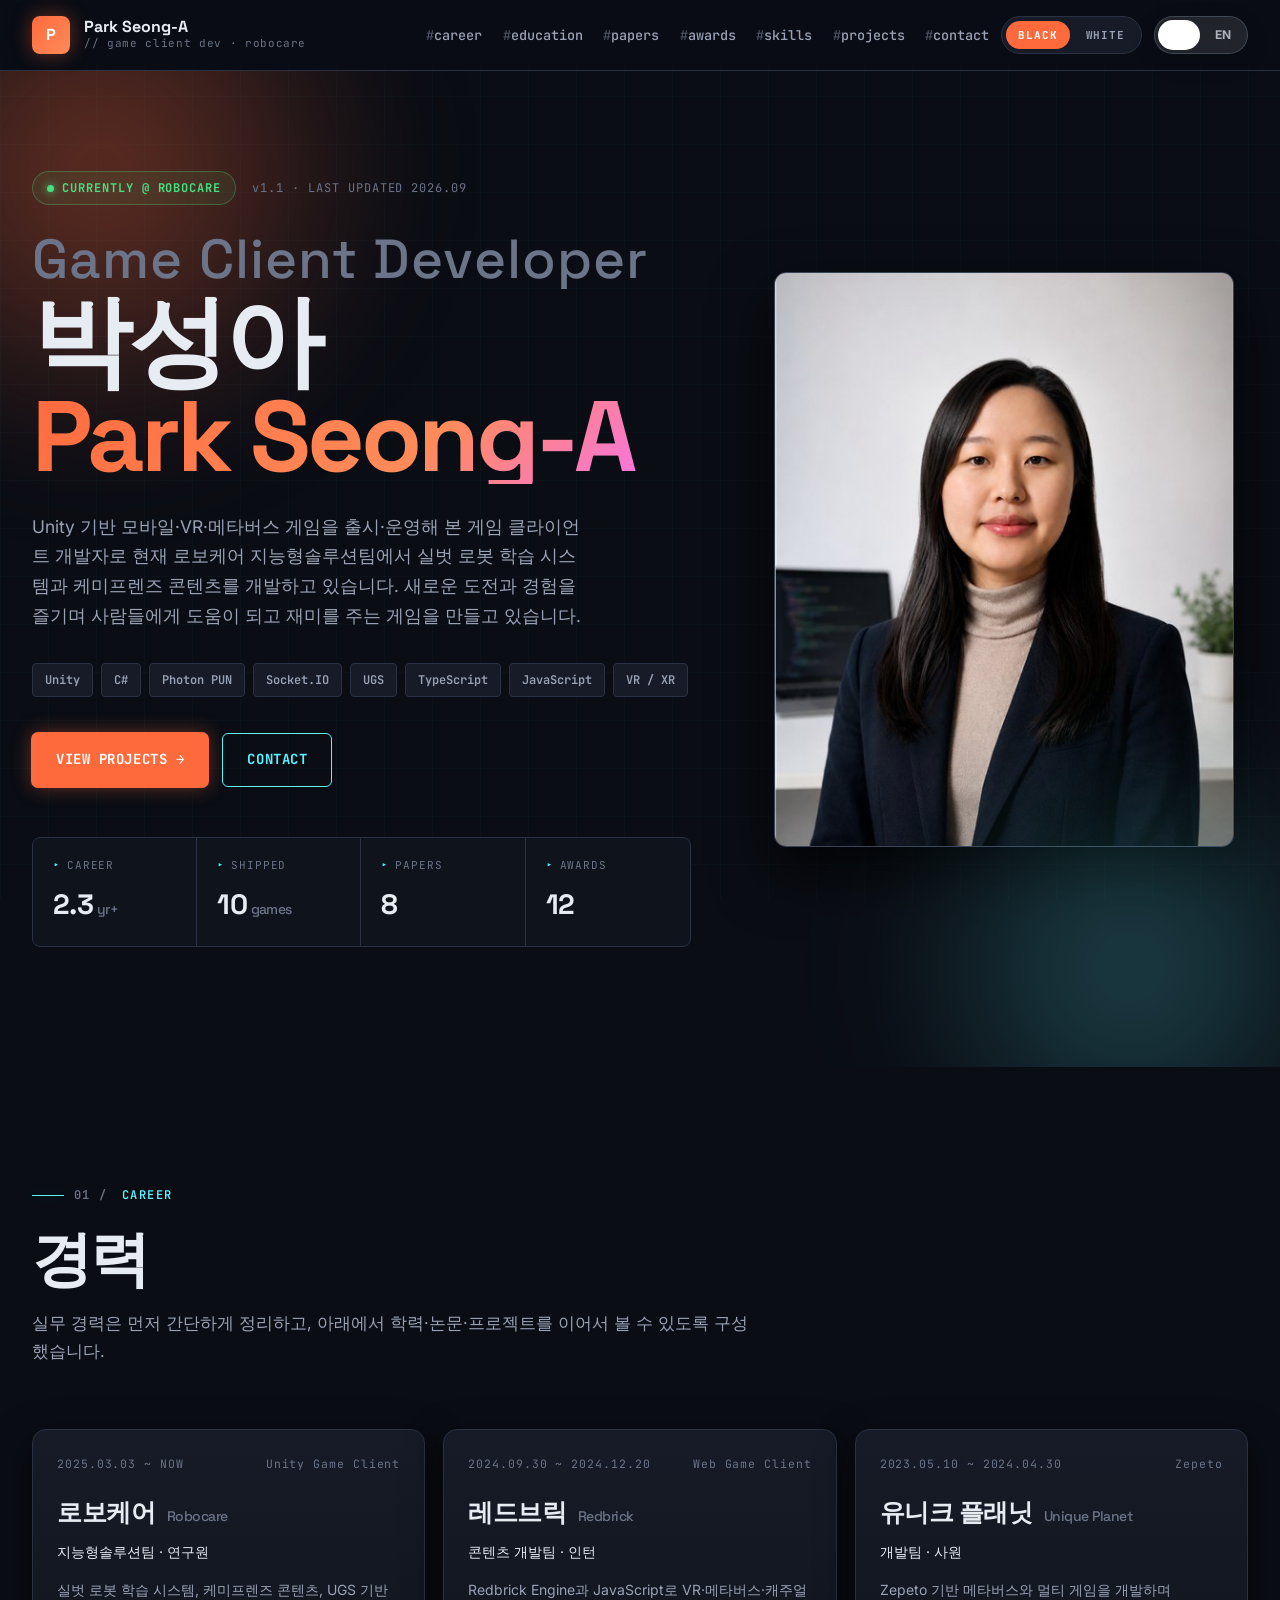
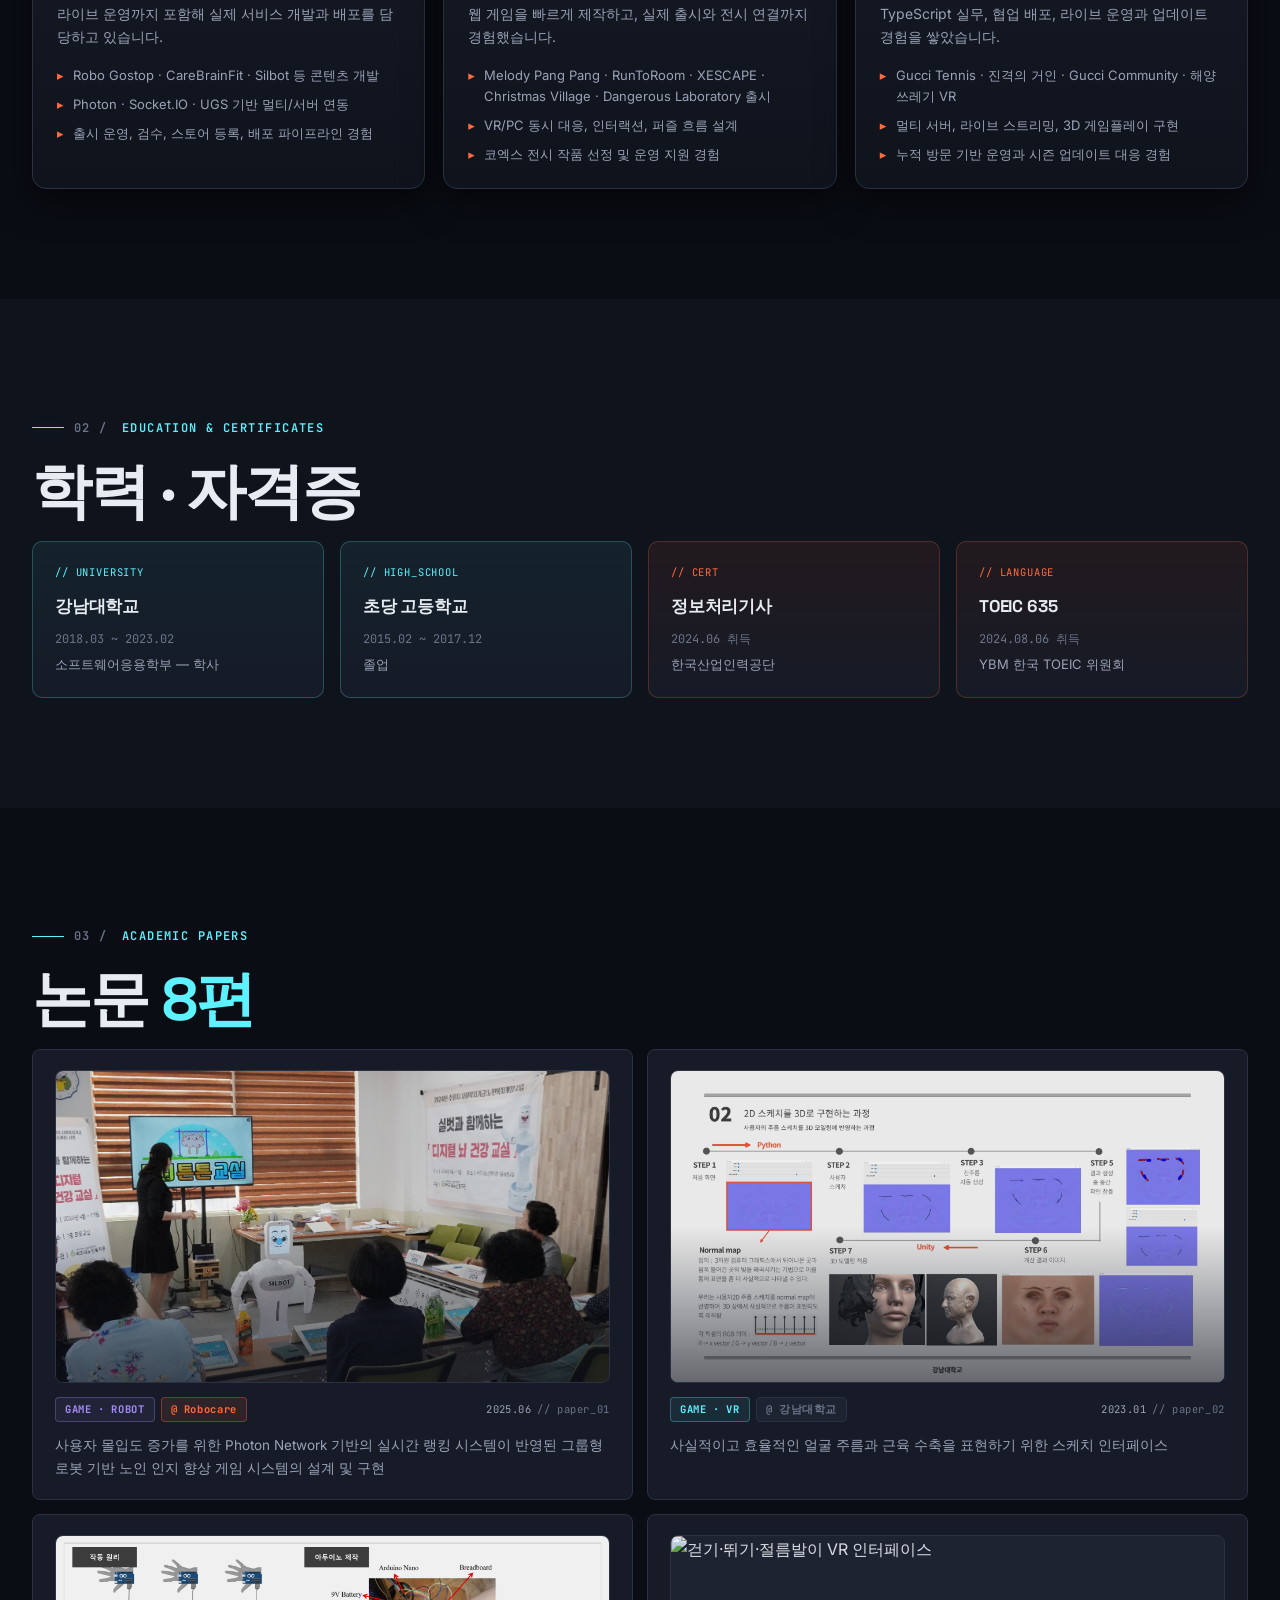
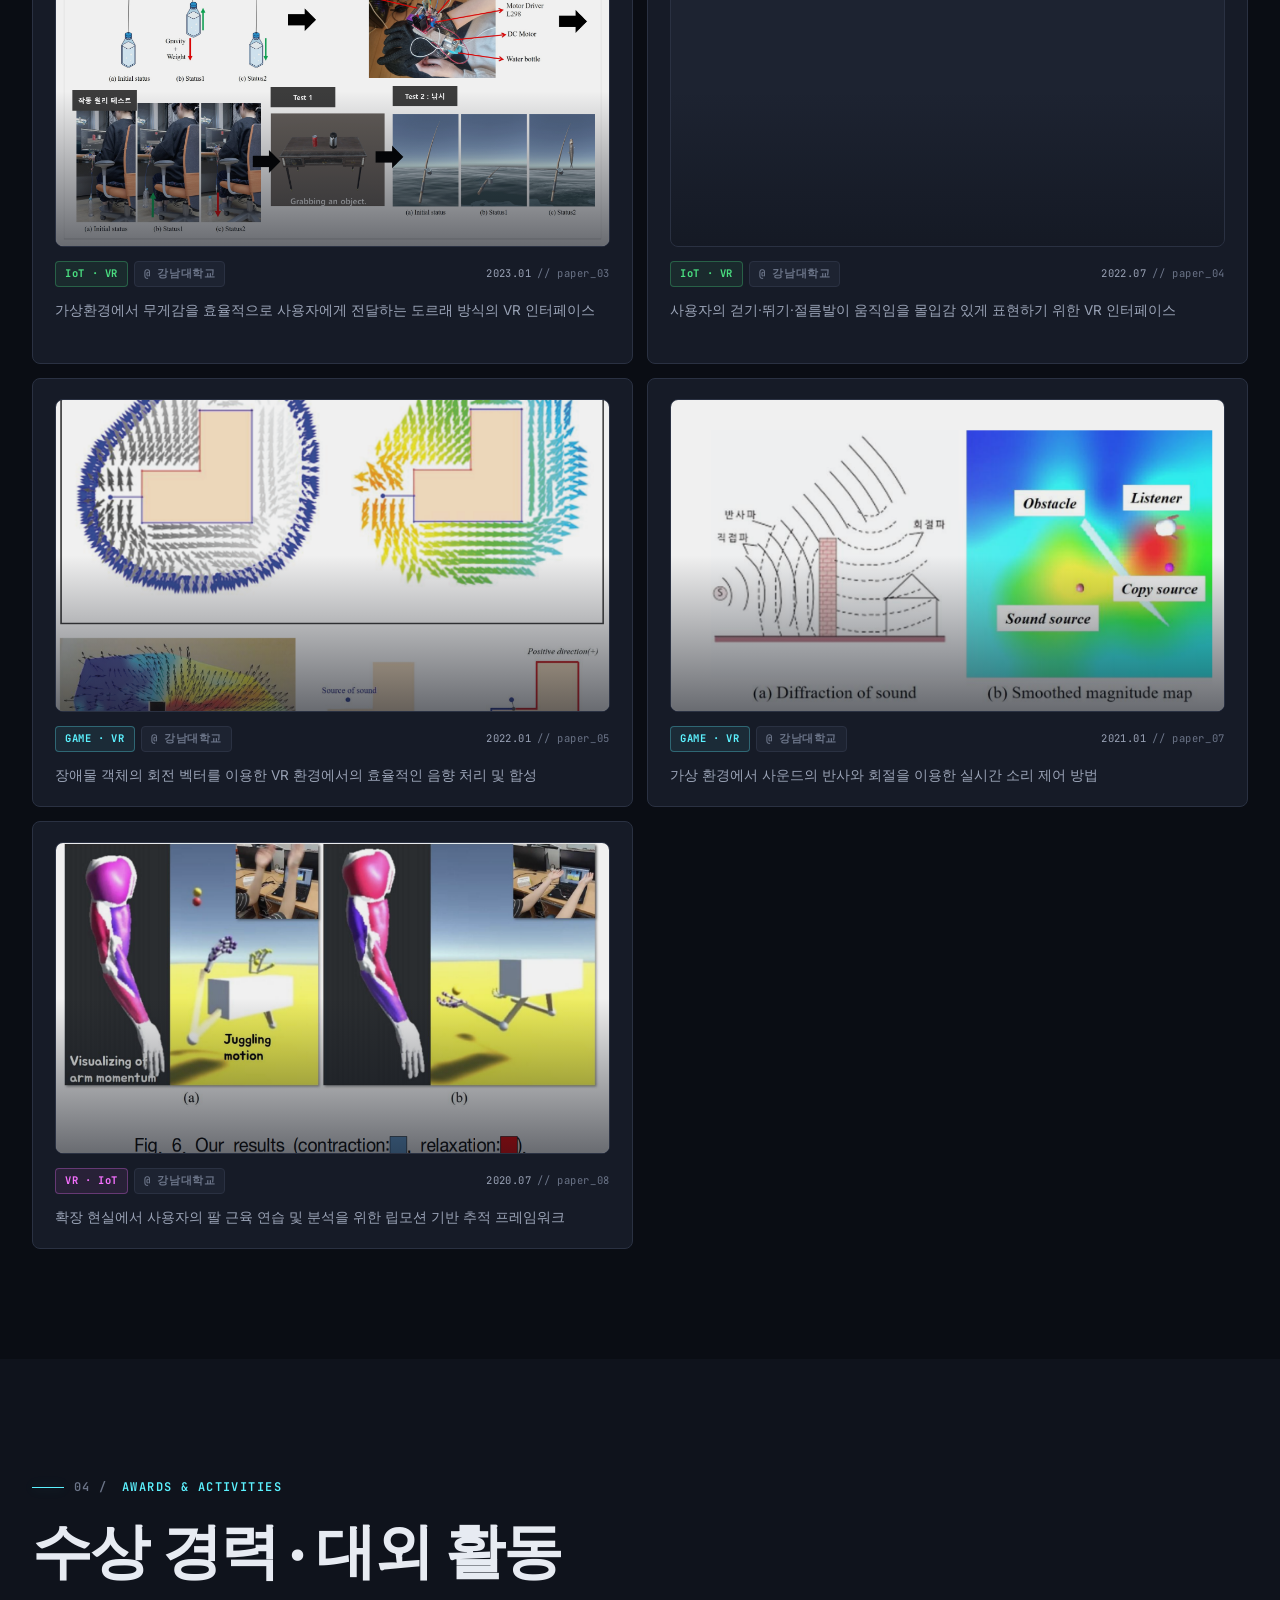
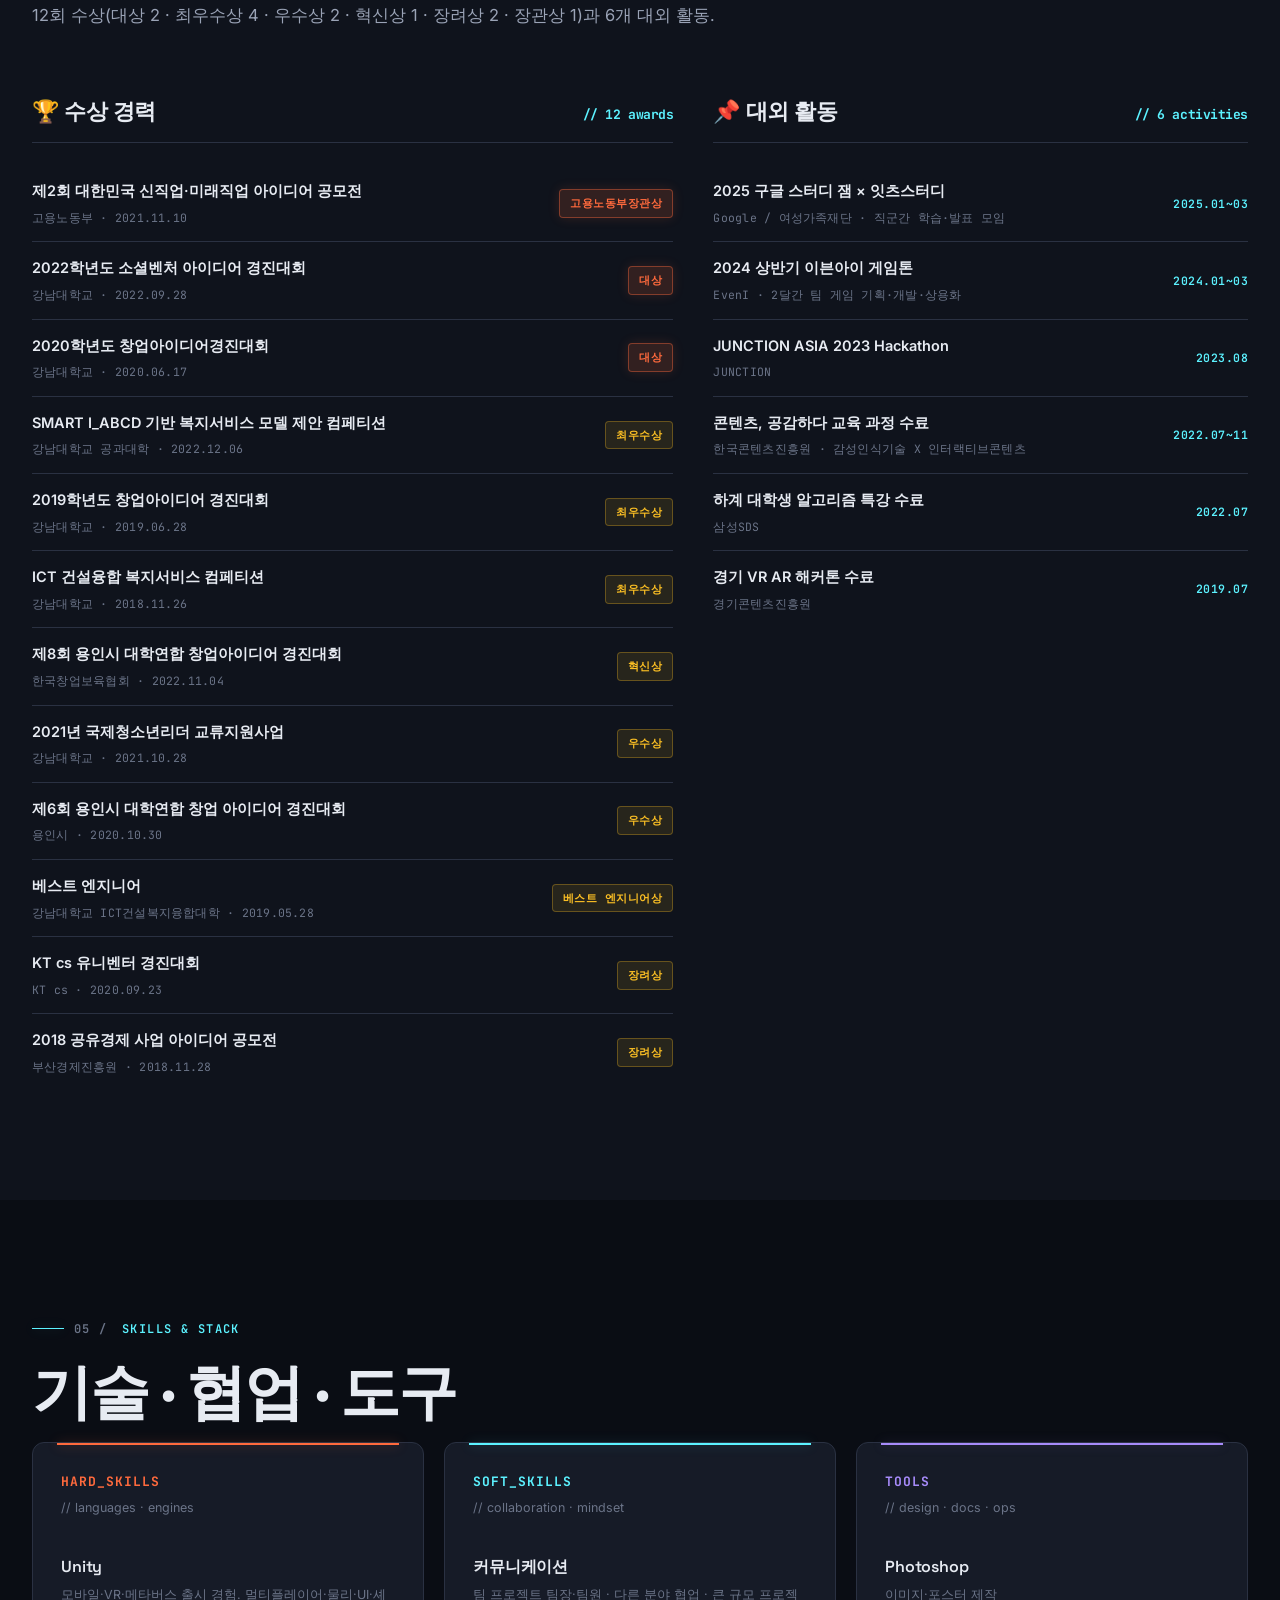
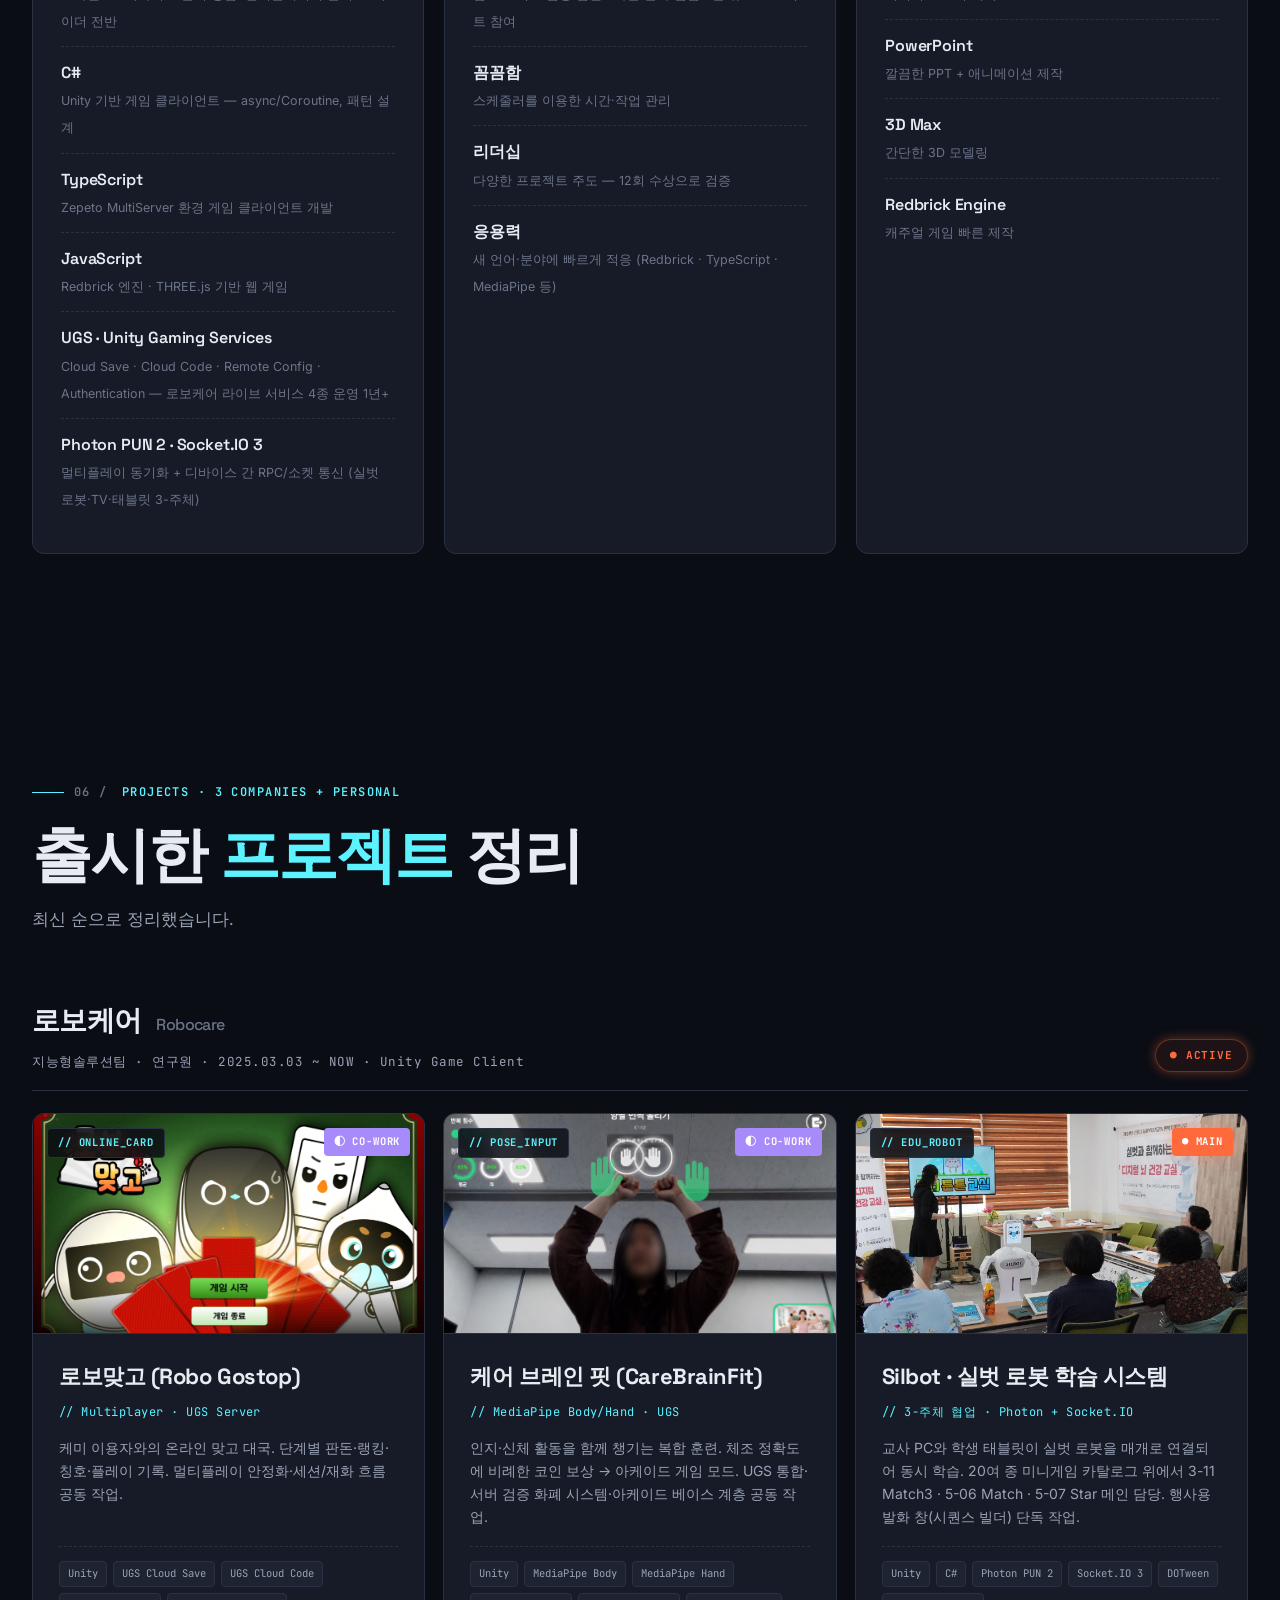
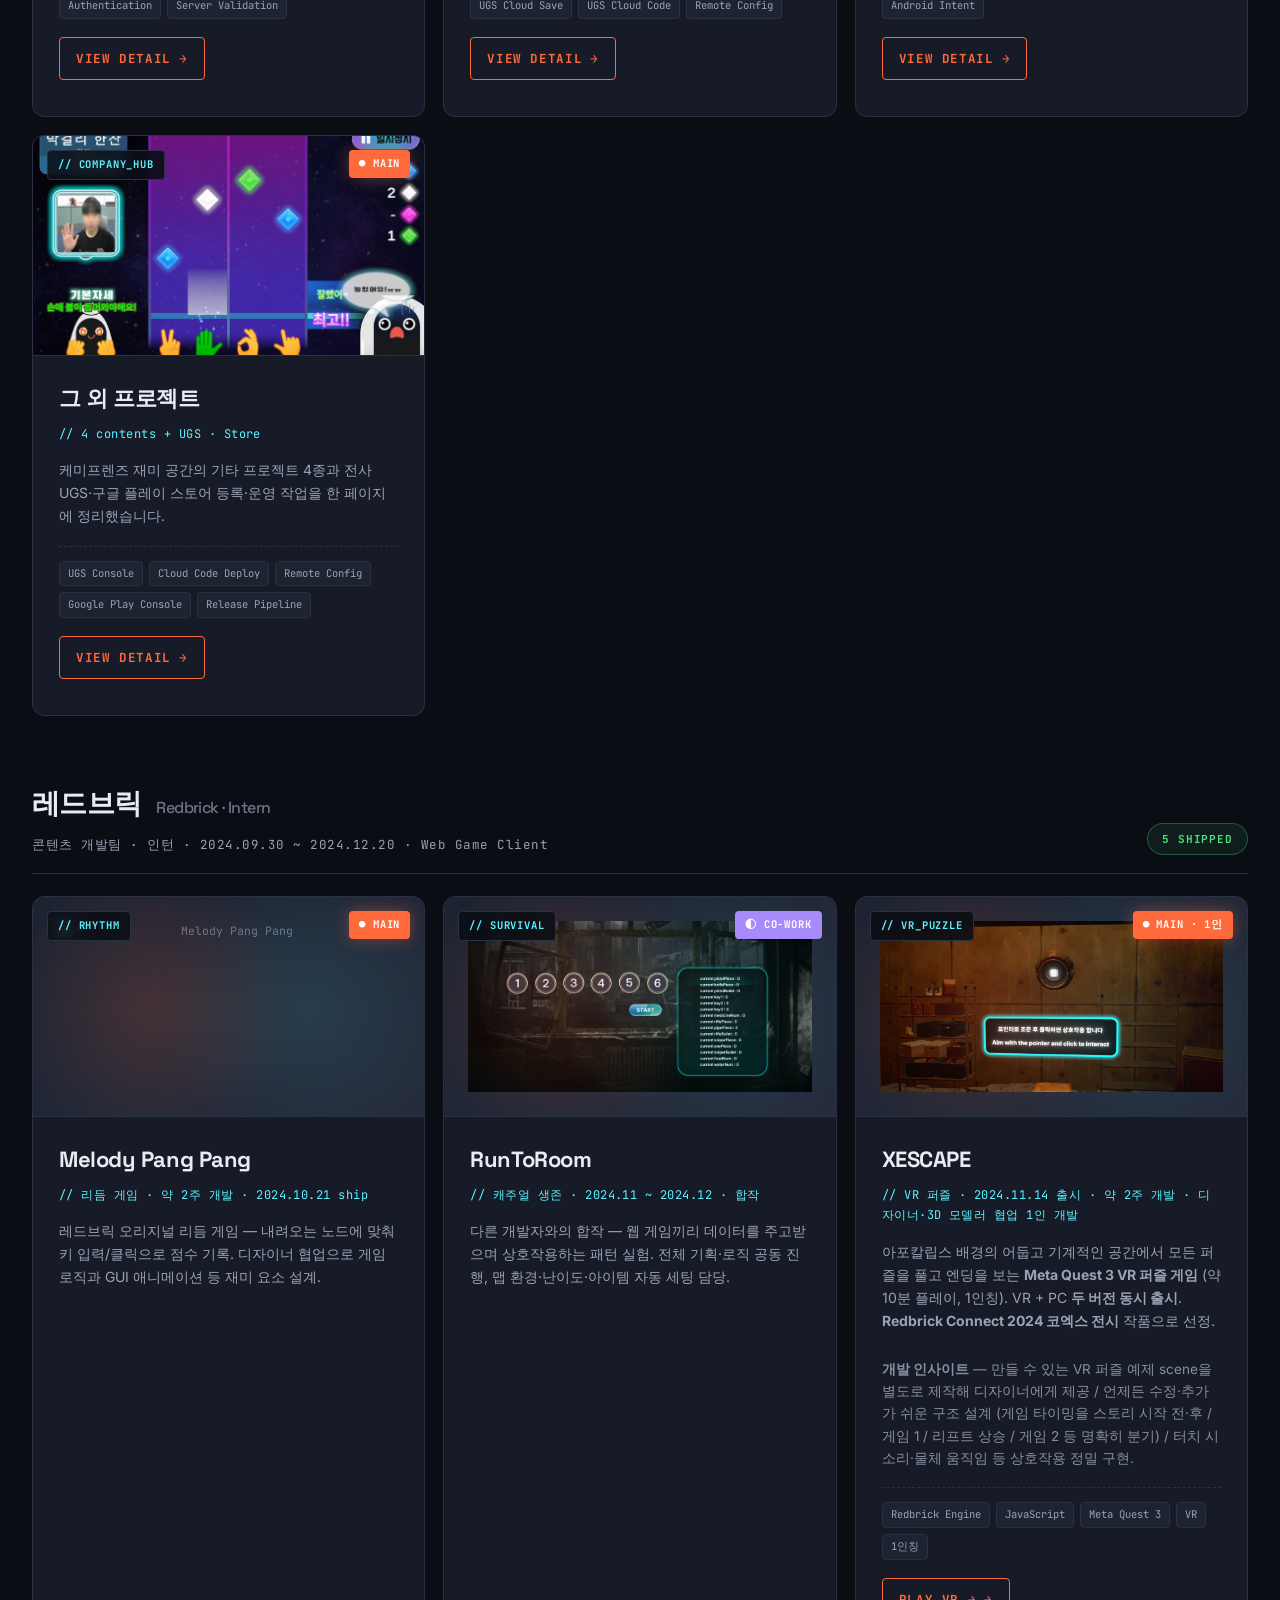
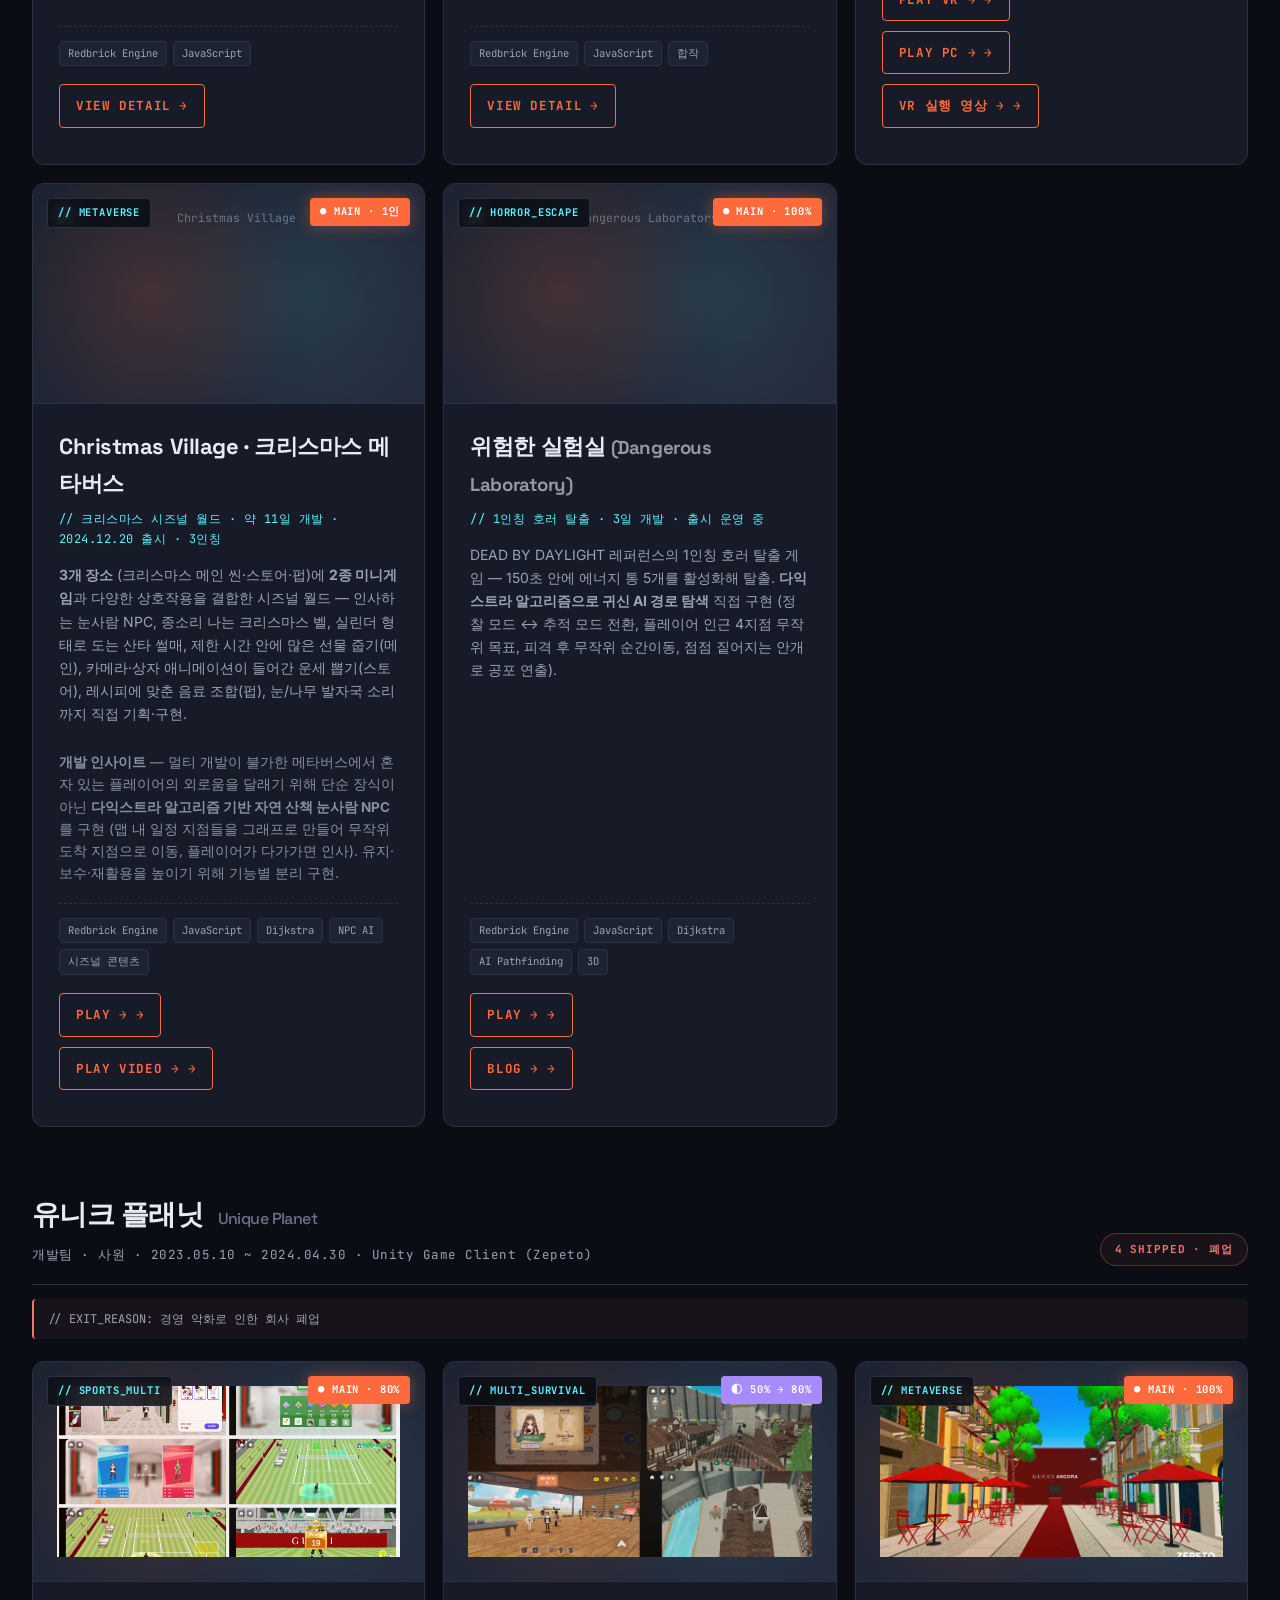
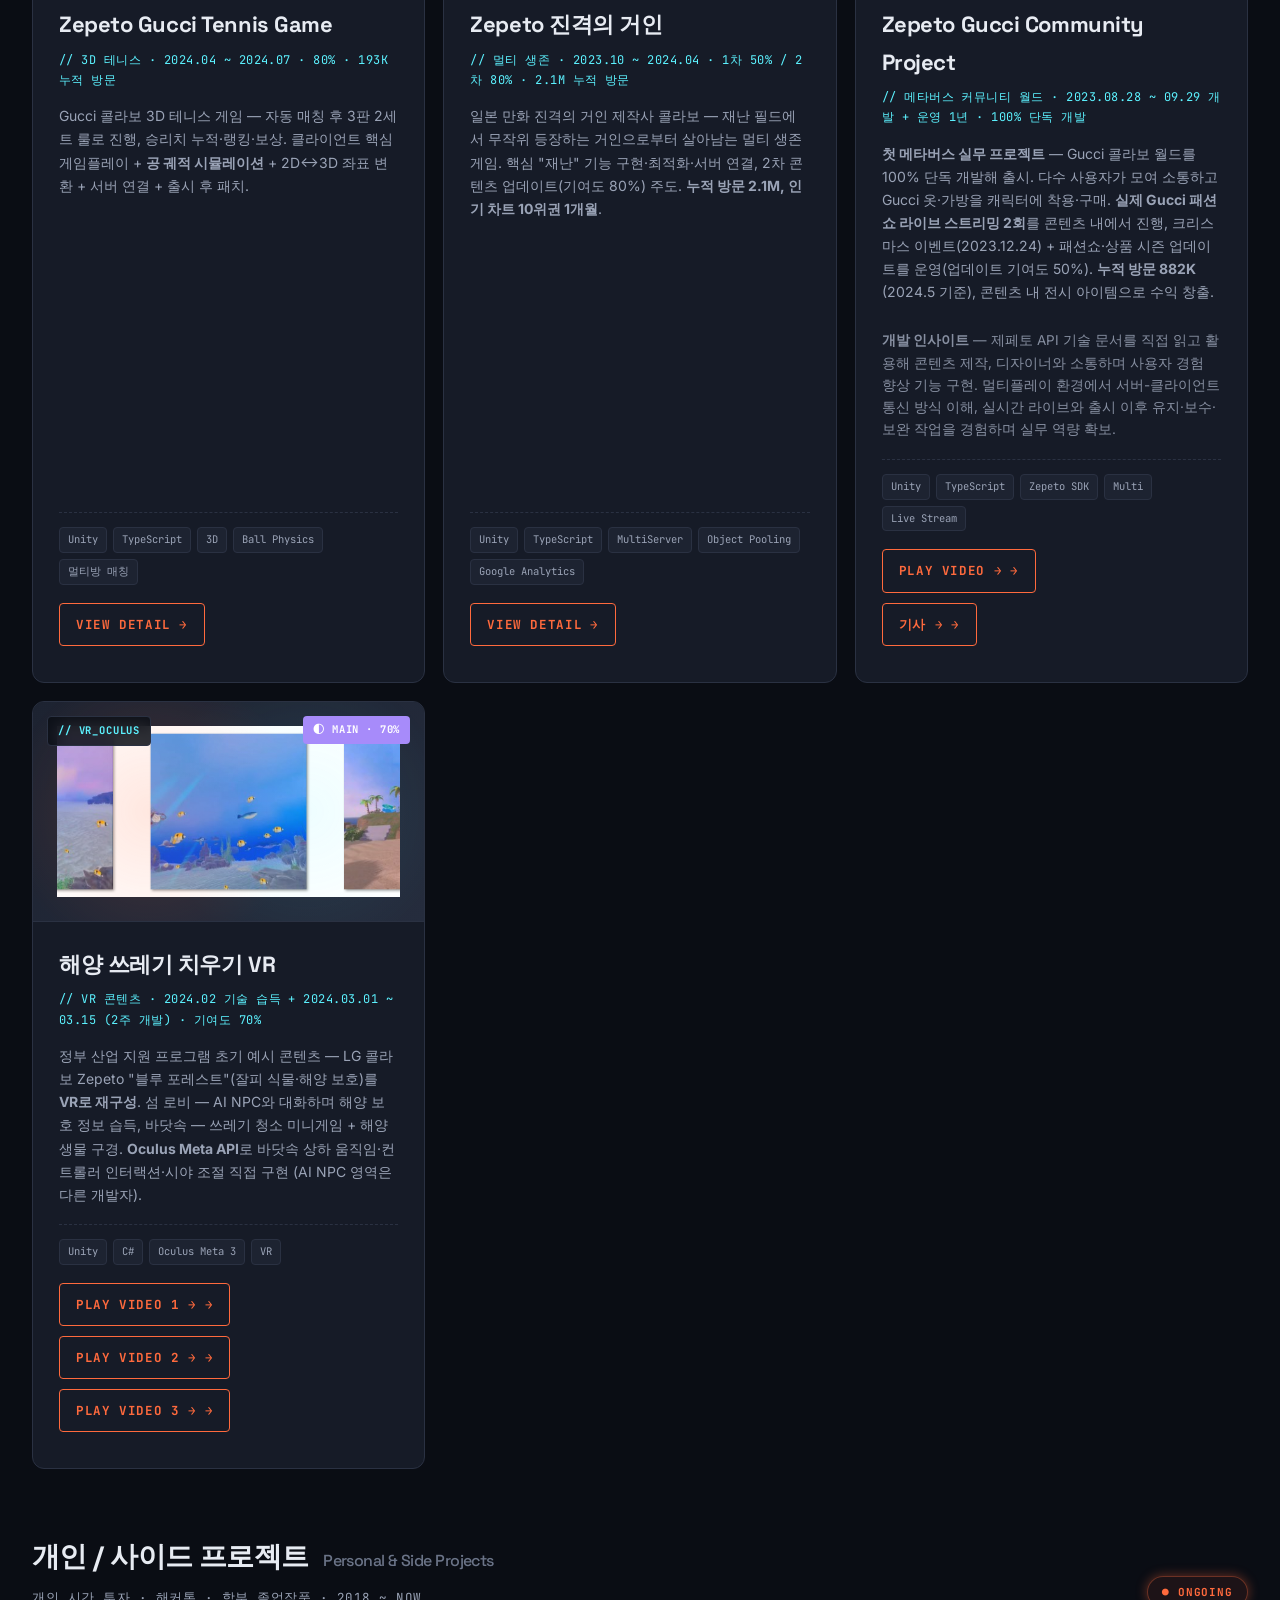
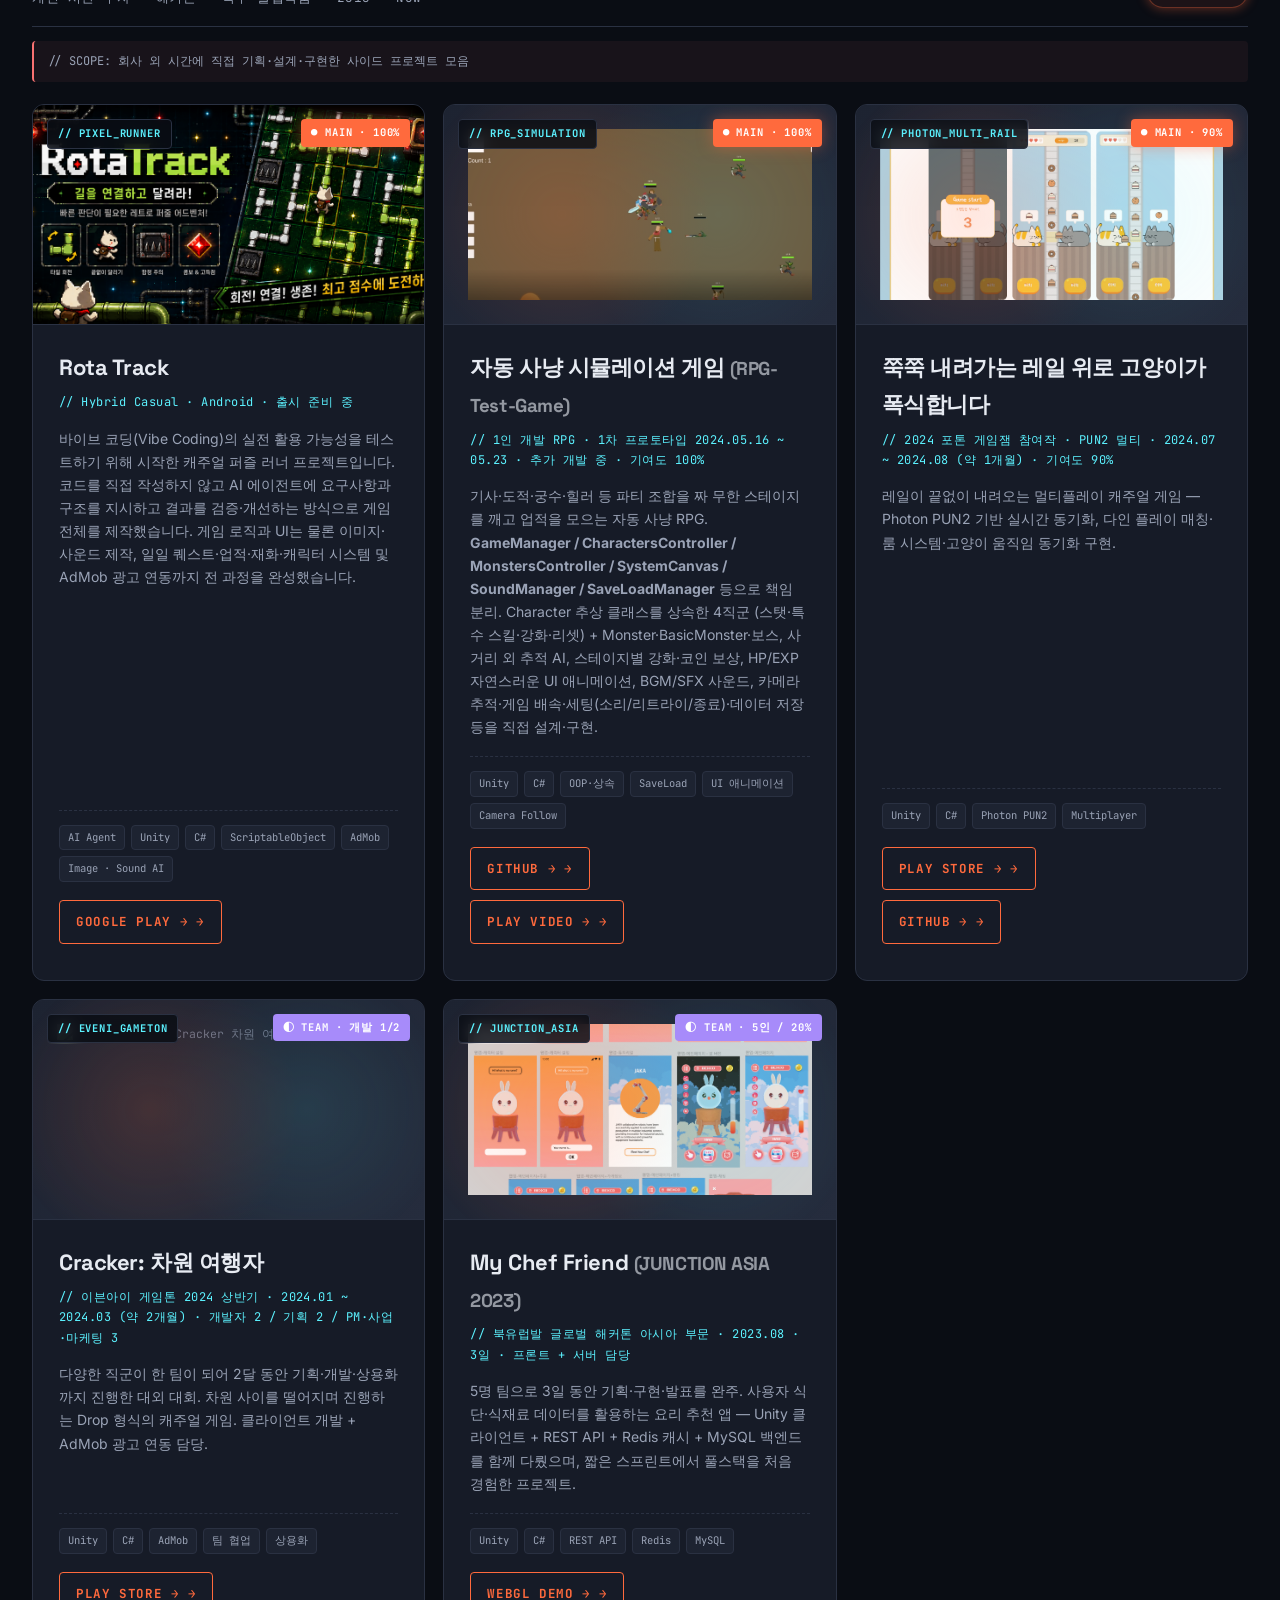
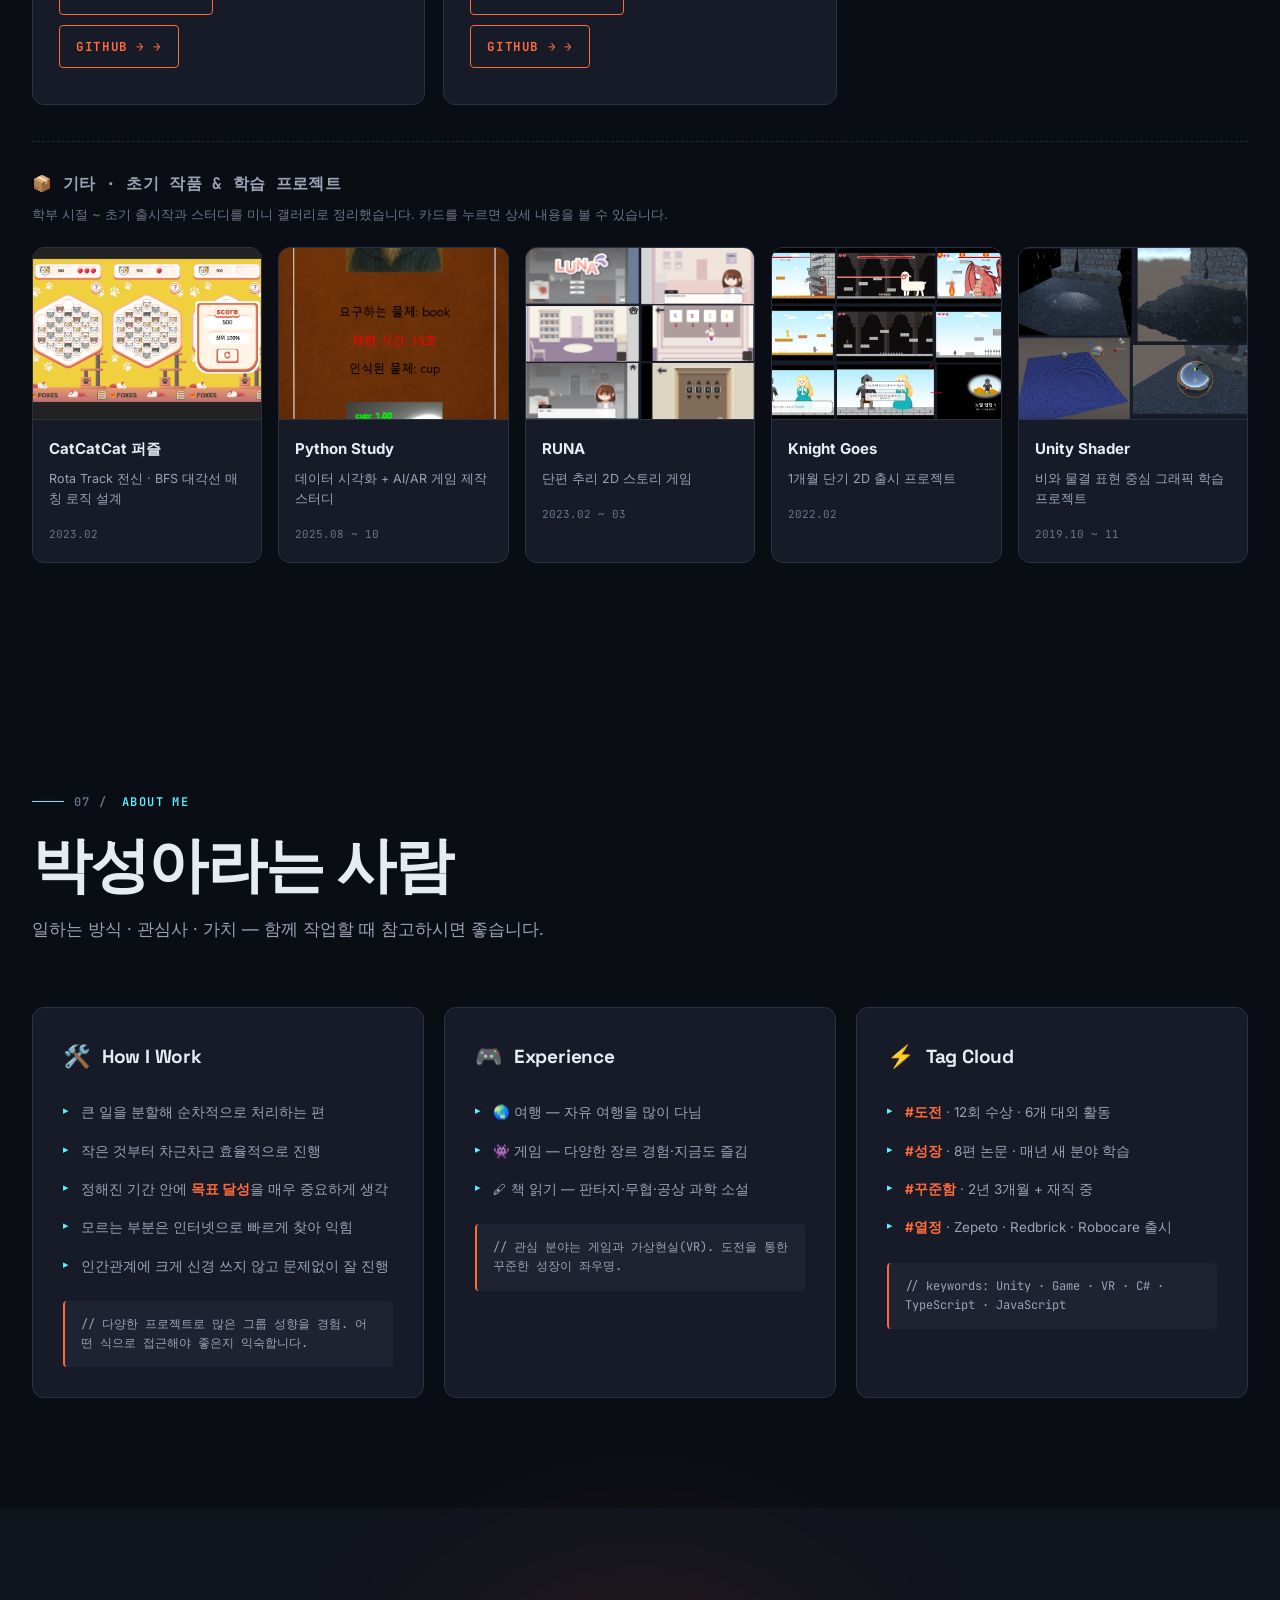
==== index.html @ fb0642b6 "Optimize portfolio load performance" ====
<!DOCTYPE html>
<html lang="ko">
<head>
  <meta charset="UTF-8" />
  <meta name="viewport" content="width=device-width, initial-scale=1.0" />
  <title>박성아 · Park Seong-A — Game Client Developer Portfolio</title>
  <meta name="description" content="Unity Game Client Developer · Robocare 지능형솔루션팀. 모바일·VR·메타버스 게임을 출시해 본 경험과 8편 논문, 12회 수상 경력." />

  <link rel="preconnect" href="https://fonts.googleapis.com" />
  <link rel="preconnect" href="https://fonts.gstatic.com" crossorigin />
  <link href="https://fonts.googleapis.com/css2?family=Inter:wght@300;400;500;600;700;800;900&family=JetBrains+Mono:wght@400;500;600;700&family=Space+Grotesk:wght@400;500;600;700&display=optional" rel="stylesheet" />

  <style>
    /* ============================================================
       Theme — dark game-studio tones
       ============================================================ */
    :root {
      --bg-0: #0a0d14;
      --bg-1: #0f131c;
      --bg-2: #161b27;
      --bg-3: #1d2331;
      --bg-4: #252c3d;
      --line: #2a3142;
      --line-strong: #3a4258;

      --text: #e7ebf2;
      --text-dim: #9aa3b6;
      --text-muted: #6b7488;
      --text-mute: #4d5466;

      --accent: #ff6a3d;        /* Robocare signature orange */
      --accent-deep: #ff8b5a;
      --accent-glow: rgba(255, 106, 61, 0.4);

      --cyan: #5cf2ff;          /* tech / data */
      --cyan-dim: #3ad6e6;
      --cyan-glow: rgba(92, 242, 255, 0.25);

      --violet: #a78bfa;        /* highlight / co-lead */
      --violet-glow: rgba(167, 139, 250, 0.25);

      --pink: #f670ff;
      --green: #4ade80;
      --amber: #fbbf24;
      --red: #f87171;

      --shadow: 0 12px 36px rgba(0, 0, 0, 0.6);
      --shadow-strong: 0 24px 60px rgba(0, 0, 0, 0.8);
      --glow-accent: 0 0 24px var(--accent-glow);
      --glow-cyan: 0 0 24px var(--cyan-glow);
      --nav-bg: rgba(10, 13, 20, 0.85);
      --grid-line: rgba(92, 242, 255, 0.025);
    }

    body[data-theme="white"] {
      --bg-0: #f3f2ee;
      --bg-1: #ffffff;
      --bg-2: #f8f5ef;
      --bg-3: #efe7db;
      --bg-4: #e4d7c5;
      --line: #dacdbd;
      --line-strong: #c7b69f;
      --text: #1a1d24;
      --text-dim: #4f5665;
      --text-muted: #7e8798;
      --text-mute: #9ca6b5;
      --accent: #2f9fd8;
      --accent-deep: #69bfe7;
      --accent-glow: rgba(47, 159, 216, 0.2);
      --cyan: #1f7fb2;
      --cyan-dim: #56a8d2;
      --cyan-glow: rgba(31, 127, 178, 0.14);
      --violet: #6c63a8;
      --violet-glow: rgba(108, 99, 168, 0.12);
      --pink: #b35c7d;
      --green: #2f7d4d;
      --amber: #9a6b00;
      --red: #ba3f46;
      --shadow: 0 12px 30px rgba(71, 55, 33, 0.08);
      --shadow-strong: 0 18px 50px rgba(71, 55, 33, 0.14);
      --nav-bg: rgba(255, 255, 255, 0.88);
      --grid-line: rgba(92, 64, 34, 0.05);
    }

    body[data-theme="white"] .hero::before {
      background: radial-gradient(circle, rgba(47, 159, 216, 0.2), transparent 70%);
    }
    body[data-theme="white"] .hero::after {
      background: radial-gradient(circle, rgba(105, 191, 231, 0.18), transparent 70%);
    }
    body[data-theme="white"] .career-card,
    body[data-theme="white"] .feat-card,
    body[data-theme="white"] .paper-card,
    body[data-theme="white"] .skill-col,
    body[data-theme="white"] .me-card,
    body[data-theme="white"] .contact-card,
    body[data-theme="white"] .extra-mini-card,
    body[data-theme="white"] .edu-card {
      box-shadow: 0 10px 24px rgba(88, 64, 33, 0.06);
    }
    body[data-theme="white"] .career-card {
      background: linear-gradient(180deg, #fffaf2, #ffffff);
    }
    body[data-theme="white"] .proj-group-head .proj-group-status.active {
      background: rgba(47, 159, 216, 0.12);
      border-color: rgba(47, 159, 216, 0.28);
      color: var(--accent);
    }
    body[data-theme="white"] .proj-group-head .proj-group-status.shipped {
      background: rgba(47, 125, 77, 0.1);
      border-color: rgba(47, 125, 77, 0.24);
      color: var(--green);
    }
    body[data-theme="white"] .proj-group-head .proj-group-status.exited {
      background: rgba(186, 63, 70, 0.08);
      border-color: rgba(186, 63, 70, 0.2);
      color: var(--red);
    }
    body[data-theme="white"] .edu-card.edu {
      background: linear-gradient(180deg, rgba(31, 127, 178, 0.12), #ffffff);
      border-color: rgba(31, 127, 178, 0.22);
    }
    body[data-theme="white"] .edu-card.cert {
      background: linear-gradient(180deg, rgba(105, 191, 231, 0.14), #fafdff);
      border-color: rgba(105, 191, 231, 0.24);
    }
    body[data-theme="white"] .contact-card:nth-child(1) {
      background: linear-gradient(180deg, rgba(47, 159, 216, 0.11), #ffffff);
    }
    body[data-theme="white"] .contact-card:nth-child(2) {
      background: linear-gradient(180deg, rgba(105, 191, 231, 0.11), #ffffff);
    }
    body[data-theme="white"] .contact-card:nth-child(3) {
      background: linear-gradient(180deg, rgba(31, 127, 178, 0.09), #ffffff);
    }
    body[data-theme="white"] .contact-card:nth-child(4) {
      background: linear-gradient(180deg, rgba(134, 207, 241, 0.12), #ffffff);
    }
    body[data-theme="white"] .theme-switch {
      background: #f7f1e6;
      border-color: #dbcab4;
    }

    * { box-sizing: border-box; }
    html { scroll-behavior: smooth; }
    body {
      margin: 0;
      font-family: "Inter", "Noto Sans KR", system-ui, sans-serif;
      line-height: 1.7;
      color: var(--text);
      background: var(--bg-0);
      -webkit-font-smoothing: antialiased;
      overflow-x: hidden;
    }
    h1, h2, h3, h4 { letter-spacing: -0.02em; font-weight: 700; margin: 0; }
    a { color: inherit; }
    code, .mono { font-family: "JetBrains Mono", ui-monospace, monospace; }
    .display { font-family: "Space Grotesk", "Noto Sans KR", sans-serif; letter-spacing: -0.03em; }

    /* Global grid overlay (subtle) */
    body::before {
      content: ""; position: fixed; inset: 0;
      background-image:
        linear-gradient(var(--grid-line) 1px, transparent 1px),
        linear-gradient(90deg, var(--grid-line) 1px, transparent 1px);
      background-size: 48px 48px;
      pointer-events: none;
      z-index: 1;
    }
    body > * { position: relative; z-index: 2; }

    section { padding: 110px 32px; position: relative; }
    .container { max-width: 1280px; margin: 0 auto; }

    /* Section headers */
    .section-tag {
      display: inline-flex; align-items: center; gap: 10px;
      font-family: "JetBrains Mono", monospace;
      font-size: 12px; font-weight: 600;
      color: var(--cyan);
      letter-spacing: 0.12em;
      margin-bottom: 22px;
      text-transform: uppercase;
    }
    .section-tag::before {
      content: ""; width: 32px; height: 1px;
      background: var(--cyan);
      box-shadow: 0 0 12px var(--cyan-glow);
    }
    .section-tag .num {
      color: var(--text-muted);
      margin-right: 4px;
    }
    .section-title {
      font-family: "Space Grotesk", "Noto Sans KR", sans-serif;
      font-size: clamp(36px, 5vw, 60px);
      font-weight: 700;
      line-height: 1.05;
      margin: 0 0 18px;
      letter-spacing: -0.03em;
    }
    .section-title .accent { color: var(--accent); }
    .section-title .cyan { color: var(--cyan); }
    .section-sub {
      font-size: 16.5px;
      color: var(--text-dim);
      max-width: 720px;
      margin: 0 0 64px;
      line-height: 1.7;
    }

    /* ============================================================
       Nav
       ============================================================ */
    header.nav {
      position: sticky; top: 0; z-index: 50;
      background: var(--nav-bg);
      backdrop-filter: blur(16px) saturate(140%);
      border-bottom: 1px solid var(--line);
    }
    .nav-inner {
      max-width: 1280px; margin: 0 auto;
      padding: 16px 32px;
      display: flex; align-items: center; justify-content: space-between;
    }
    .brand {
      display: flex; align-items: center; gap: 14px;
      text-decoration: none;
    }
    .brand .mark {
      width: 38px; height: 38px;
      border-radius: 8px;
      background: linear-gradient(135deg, var(--accent), var(--accent-deep));
      display: flex; align-items: center; justify-content: center;
      color: white; font-weight: 800;
      font-family: "Space Grotesk", sans-serif;
      box-shadow: 0 0 20px var(--accent-glow);
    }
    .brand .text { display: flex; flex-direction: column; line-height: 1.25; padding-bottom: 1px; }
    .brand .name {
      font-family: "Space Grotesk", sans-serif;
      font-size: 16px; font-weight: 700; color: var(--text);
      line-height: 1.15;
    }
    .brand .role {
      font-family: "JetBrains Mono", monospace;
      font-size: 11px; color: var(--text-muted); letter-spacing: 0.06em;
    }
    .nav-links {
      display: flex;
      gap: clamp(14px, 1.6vw, 24px);
      flex-wrap: nowrap;
      white-space: nowrap;
    }
    .nav-links a {
      color: var(--text-dim); text-decoration: none;
      font-size: 13.5px; font-weight: 500;
      transition: color .15s;
      font-family: "JetBrains Mono", monospace;
    }
    .nav-links a:hover { color: var(--cyan); }
    .nav-links a .hash { color: var(--text-mute); }
    .nav-tools {
      display: flex;
      align-items: center;
      gap: 18px;
    }
    .theme-switch {
      display: inline-flex;
      padding: 4px;
      border-radius: 999px;
      border: 1px solid var(--line);
      background: var(--bg-2);
      gap: 4px;
    }
    .theme-btn {
      border: 0;
      background: transparent;
      color: var(--text-dim);
      font-family: "JetBrains Mono", monospace;
      font-size: 11px;
      font-weight: 700;
      letter-spacing: 0.08em;
      padding: 7px 12px;
      border-radius: 999px;
      cursor: pointer;
      transition: background .15s, color .15s;
    }
    .theme-btn.is-active {
      background: var(--accent);
      color: #fff;
    }

    /* ============================================================
       Hero
       ============================================================ */
    .hero {
      padding: 100px 32px 120px;
      position: relative;
      overflow: hidden;
    }
    .hero::before {
      content: ""; position: absolute;
      top: -200px; left: -200px;
      width: 600px; height: 600px;
      background: radial-gradient(circle, var(--accent-glow), transparent 70%);
      filter: blur(60px);
      pointer-events: none;
    }
    .hero::after {
      content: ""; position: absolute;
      bottom: -150px; right: -100px;
      width: 500px; height: 500px;
      background: radial-gradient(circle, var(--cyan-glow), transparent 70%);
      filter: blur(60px);
      pointer-events: none;
    }
    .hero-inner {
      max-width: 1280px; margin: 0 auto;
      display: grid; grid-template-columns: 1.15fr 0.85fr; gap: 70px;
      align-items: center;
      position: relative;
    }
    .hero-meta-top {
      display: flex; align-items: center; gap: 16px;
      margin-bottom: 28px;
      font-family: "JetBrains Mono", monospace;
      font-size: 12px;
      color: var(--text-muted);
      letter-spacing: 0.08em;
    }
    .hero-meta-top .status {
      display: inline-flex; align-items: center; gap: 8px;
      padding: 6px 14px;
      background: rgba(74, 222, 128, 0.08);
      border: 1px solid rgba(74, 222, 128, 0.30);
      border-radius: 999px;
      color: var(--green);
      font-weight: 700;
    }
    .hero-meta-top .status::before {
      content: ""; width: 7px; height: 7px; border-radius: 50%;
      background: var(--green); box-shadow: 0 0 8px var(--green);
      animation: blink 2s infinite;
    }
    @keyframes blink {
      0%, 100% { opacity: 1; }
      50% { opacity: 0.4; }
    }
    .hero h1 {
      font-family: "Space Grotesk", "Noto Sans KR", sans-serif;
      font-size: clamp(54px, 8vw, 100px);
      line-height: 0.95;
      font-weight: 700;
      margin: 0 0 28px;
      letter-spacing: -0.04em;
    }
    .hero h1 .l1 { display: block; color: var(--text-muted); font-size: 0.55em; font-weight: 500; margin-bottom: 8px; letter-spacing: 0.02em; }
    .hero h1 .l2 { display: block; }
    .hero h1 .l3 {
      display: block;
      background: linear-gradient(135deg, var(--accent), var(--accent-deep) 60%, var(--pink));
      -webkit-background-clip: text;
      background-clip: text;
      -webkit-text-fill-color: transparent;
    }
    .hero .lead {
      font-size: 17.5px; color: var(--text-dim);
      max-width: 560px; margin: 0 0 32px;
      line-height: 1.7;
    }
    .hero .tags {
      display: flex; flex-wrap: wrap; gap: 8px;
      margin-bottom: 36px;
    }
    .hero .tags span {
      font-family: "JetBrains Mono", monospace;
      padding: 6px 12px; border-radius: 4px;
      background: var(--bg-2);
      border: 1px solid var(--line);
      font-size: 12px; font-weight: 600;
      color: var(--text-dim);
    }
    .hero .tags span:hover { border-color: var(--cyan); color: var(--cyan); }

    /* ============================================================
       Career
       ============================================================ */
    .career { background: var(--bg-0); }
    .career-grid {
      display: grid;
      grid-template-columns: repeat(3, 1fr);
      gap: 18px;
    }
    .career-card {
      background: linear-gradient(180deg, var(--bg-2), var(--bg-1));
      border: 1px solid var(--line);
      border-radius: 14px;
      padding: 24px;
      box-shadow: var(--shadow);
    }
    .career-card .career-meta {
      display: flex;
      justify-content: space-between;
      gap: 12px;
      margin-bottom: 18px;
      font-family: "JetBrains Mono", monospace;
      font-size: 11.5px;
      color: var(--text-muted);
      letter-spacing: 0.08em;
    }
    .career-card h3 {
      font-family: "Space Grotesk", "Noto Sans KR", sans-serif;
      font-size: 25px;
      margin-bottom: 6px;
    }
    .career-card h3 .en {
      font-size: 14px;
      color: var(--text-muted);
      font-weight: 500;
      margin-left: 6px;
    }
    .career-card .career-role {
      font-size: 14px;
      color: var(--text);
      margin-bottom: 14px;
    }
    .career-card p {
      margin: 0 0 16px;
      color: var(--text-dim);
      font-size: 14px;
      line-height: 1.7;
    }
    .career-card ul {
      list-style: none;
      margin: 0;
      padding: 0;
      display: grid;
      gap: 8px;
    }
    .career-card li {
      padding-left: 16px;
      position: relative;
      color: var(--text-dim);
      font-size: 13px;
      line-height: 1.6;
    }
    .career-card li::before {
      content: "▸";
      position: absolute;
      left: 0;
      color: var(--accent);
    }

    .hero-cta { display: flex; gap: 14px; flex-wrap: wrap; }
    .btn {
      display: inline-flex; align-items: center; gap: 10px;
      padding: 14px 24px;
      border-radius: 6px;
      font-size: 14px; font-weight: 700;
      text-decoration: none; cursor: pointer;
      transition: transform .15s, box-shadow .2s;
      border: none;
      font-family: "JetBrains Mono", monospace;
      letter-spacing: 0.04em;
    }
    .btn-primary {
      background: var(--accent); color: white;
      box-shadow: 0 0 0 1px var(--accent), 0 0 20px var(--accent-glow);
    }
    .btn-primary:hover {
      transform: translateY(-2px);
      box-shadow: 0 0 0 1px var(--accent), 0 0 30px var(--accent-glow), 0 8px 20px rgba(255, 106, 61, 0.4);
    }
    .btn-ghost {
      background: transparent; color: var(--cyan);
      border: 1px solid var(--cyan);
    }
    .btn-ghost:hover { background: rgba(92, 242, 255, 0.1); }

    /* Hero stats — terminal style */
    .hero-stats {
      margin-top: 50px;
      display: grid; grid-template-columns: repeat(4, 1fr);
      gap: 0;
      border: 1px solid var(--line);
      border-radius: 8px;
      background: var(--bg-1);
    }
    .hero-stats > div {
      padding: 18px 20px;
      border-right: 1px solid var(--line);
    }
    .hero-stats > div:last-child { border-right: none; }
    .hero-stats .k {
      font-family: "JetBrains Mono", monospace;
      font-size: 11px; color: var(--text-muted);
      letter-spacing: 0.08em; text-transform: uppercase;
      margin-bottom: 6px;
      display: flex; align-items: center; gap: 6px;
    }
    .hero-stats .k::before { content: "▸"; color: var(--cyan); }
    .hero-stats .v {
      font-family: "Space Grotesk", sans-serif;
      font-size: 28px; font-weight: 700;
      color: var(--text);
      letter-spacing: -0.02em;
    }
    .hero-stats .v .unit {
      font-size: 14px; color: var(--text-muted);
      font-weight: 500;
    }

    /* Hero visual — profile card */
    .hero-visual {
      max-width: 460px; margin: 0 auto; position: relative;
    }
    .profile-frame {
      position: relative;
      aspect-ratio: 4 / 5;
      border-radius: 12px;
      overflow: hidden;
      border: 1px solid var(--line-strong);
      box-shadow: var(--shadow-strong);
    }
    .profile-frame img {
      width: 100%; height: 100%;
      object-fit: cover; object-position: center 20%;
      display: block;
    }

    /* ============================================================
       Projects (merged: Robocare + Redbrick + Unique Planet)
       ============================================================ */
    .projects { background: var(--bg-0); }
    .proj-group { margin-bottom: 64px; }
    .proj-group:last-child { margin-bottom: 0; }
    .proj-group-head {
      display: flex; align-items: flex-end; justify-content: space-between;
      gap: 24px; flex-wrap: wrap;
      margin-bottom: 22px;
      padding-bottom: 18px;
      border-bottom: 1px solid var(--line);
    }
    .proj-group-head .proj-group-info h3 {
      font-family: "Space Grotesk", sans-serif;
      font-size: 28px; font-weight: 700;
      letter-spacing: -0.02em;
      margin: 0 0 6px;
    }
    .proj-group-head .proj-group-info h3 .en {
      font-size: 16px; color: var(--text-muted);
      font-weight: 500;
      margin-left: 8px;
    }
    .proj-group-head .proj-group-meta {
      font-family: "JetBrains Mono", monospace;
      font-size: 12.5px; color: var(--text-dim);
      letter-spacing: 0.04em;
      margin: 0;
    }
    .proj-group-head .proj-group-status {
      display: inline-flex; align-items: center; gap: 8px;
      padding: 6px 14px;
      border-radius: 999px;
      font-family: "JetBrains Mono", monospace;
      font-size: 11px; font-weight: 700;
      letter-spacing: 0.08em;
      background: var(--bg-3);
      color: var(--text-dim);
      border: 1px solid var(--line);
    }
    .proj-group-head .proj-group-status.active {
      background: rgba(255, 106, 61, 0.08);
      color: var(--accent);
      border-color: rgba(255, 106, 61, 0.35);
      box-shadow: 0 0 12px var(--accent-glow);
    }
    .proj-group-head .proj-group-status.shipped {
      background: rgba(74, 222, 128, 0.08);
      color: var(--green);
      border-color: rgba(74, 222, 128, 0.30);
    }
    .proj-group-head .proj-group-status.exited {
      background: rgba(248, 113, 113, 0.06);
      color: var(--red);
      border-color: rgba(248, 113, 113, 0.30);
    }
    .proj-group-note {
      margin: -8px 0 22px;
      padding: 10px 14px;
      background: rgba(248, 113, 113, 0.06);
      border-left: 2px solid var(--red);
      border-radius: 4px;
      font-family: "JetBrains Mono", monospace;
      font-size: 12px;
      color: var(--text-dim);
    }
    .feat-grid {
      display: grid; grid-template-columns: repeat(3, 1fr); gap: 18px;
    }
    .feat-card {
      background: var(--bg-2);
      border: 1px solid var(--line);
      border-radius: 12px;
      overflow: hidden;
      transition: transform .2s, border-color .2s, box-shadow .2s;
      display: flex; flex-direction: column;
      position: relative;
    }
    .feat-card:hover {
      transform: translateY(-4px);
      border-color: var(--cyan);
      box-shadow: var(--shadow-strong), 0 0 30px rgba(92, 242, 255, 0.15);
    }
    .feat-card.has-detail { cursor: pointer; }
    .feat-card .feat-image {
      aspect-ratio: 16 / 9;
      background: linear-gradient(135deg, var(--bg-3), var(--bg-4));
      display: flex; align-items: center; justify-content: center;
      color: var(--text-muted);
      font-family: "JetBrains Mono", monospace;
      font-size: 11.5px;
      padding: 24px; text-align: center;
      position: relative;
      border-bottom: 1px solid var(--line);
      overflow: hidden;
    }
    .feat-card .feat-image::before {
      content: ""; position: absolute; inset: 0;
      background:
        radial-gradient(circle at 30% 50%, var(--accent-glow), transparent 50%),
        radial-gradient(circle at 70% 50%, var(--cyan-glow), transparent 50%);
      opacity: 0.4;
    }
    .feat-card .feat-image img { width: 100%; height: 100%; object-fit: cover; }
    .feat-card .feat-image .placeholder { position: relative; z-index: 1; }
    .feat-card .feat-image .placeholder strong {
      display: block; color: var(--text-dim);
      font-family: "Space Grotesk", sans-serif;
      font-size: 18px;
      margin-bottom: 6px;
    }
    .feat-card .feat-tag {
      position: absolute; top: 14px; left: 14px;
      padding: 5px 10px;
      background: rgba(10, 13, 20, 0.85);
      backdrop-filter: blur(8px);
      border: 1px solid var(--line);
      border-radius: 4px;
      font-family: "JetBrains Mono", monospace;
      font-size: 10.5px; font-weight: 700;
      color: var(--cyan);
      letter-spacing: 0.08em;
      z-index: 2;
    }
    .feat-card .role-badge {
      position: absolute; top: 14px; right: 14px;
      padding: 5px 10px;
      background: var(--bg-3);
      border-radius: 4px;
      font-family: "JetBrains Mono", monospace;
      font-size: 10.5px; font-weight: 700;
      letter-spacing: 0.08em;
      z-index: 2;
    }
    .feat-card .role-badge.main {
      background: var(--accent); color: white;
      box-shadow: 0 0 16px var(--accent-glow);
    }
    .feat-card .role-badge.cowork {
      background: var(--violet); color: white;
    }
    .feat-card .role-badge.maint {
      background: var(--bg-3); color: var(--text-dim);
      border: 1px solid var(--line-strong);
    }
    .feat-card .feat-body {
      padding: 24px 26px 26px; flex: 1;
      display: flex; flex-direction: column;
    }
    .feat-card h3 {
      font-family: "Space Grotesk", sans-serif;
      font-size: 22px; margin: 0 0 6px;
      letter-spacing: -0.02em;
    }
    .feat-card .feat-sub {
      font-family: "JetBrains Mono", monospace;
      font-size: 12px; color: var(--cyan);
      margin-bottom: 14px;
      letter-spacing: 0.04em;
    }
    .feat-card p {
      font-size: 14px; color: var(--text-dim);
      margin: 0 0 18px; flex: 1; line-height: 1.65;
    }
    .feat-card .feat-stack {
      display: flex; flex-wrap: wrap; gap: 6px;
      margin-bottom: 18px;
      padding-top: 14px;
      border-top: 1px dashed var(--line);
    }
    .feat-card .feat-stack span {
      font-family: "JetBrains Mono", monospace;
      font-size: 10.5px; padding: 3px 8px;
      background: var(--bg-3);
      color: var(--text-dim);
      border-radius: 4px;
      border: 1px solid var(--line);
    }
    .feat-card .open-link {
      display: inline-flex; align-items: center; gap: 8px;
      font-family: "JetBrains Mono", monospace;
      font-size: 12.5px; font-weight: 700;
      color: var(--accent); text-decoration: none;
      padding: 10px 16px;
      border: 1px solid var(--accent);
      border-radius: 4px;
      align-self: flex-start;
      margin: 0 10px 10px 0;
      letter-spacing: 0.05em;
      transition: all .15s;
    }
    .feat-card .open-link::after { content: "→"; transition: transform .15s; }
    .feat-card .open-link:hover { background: var(--accent); color: white; box-shadow: 0 0 20px var(--accent-glow); }
    .feat-card .open-link:hover::after { transform: translateX(4px); }
    .feat-card .ship-status {
      display: inline-flex; align-items: center; gap: 8px;
      font-family: "JetBrains Mono", monospace;
      font-size: 11.5px; font-weight: 700;
      padding: 8px 14px;
      border-radius: 4px;
      align-self: flex-start;
      letter-spacing: 0.06em;
      background: rgba(74, 222, 128, 0.10);
      color: var(--green);
      border: 1px solid rgba(74, 222, 128, 0.30);
    }
    .feat-card .ship-status.handoff {
      background: rgba(251, 191, 36, 0.10);
      color: var(--amber);
      border-color: rgba(251, 191, 36, 0.30);
    }

    /* ============================================================
       Skills
       ============================================================ */
    .skills { background: var(--bg-0); }
    .skills-grid {
      display: grid; grid-template-columns: repeat(3, 1fr); gap: 20px;
    }
    .skill-col {
      background: var(--bg-2);
      border: 1px solid var(--line);
      border-radius: 12px;
      padding: 28px 28px;
      position: relative;
    }
    .skill-col::before {
      content: ""; position: absolute;
      top: 0; left: 24px; right: 24px;
      height: 2px;
      background: var(--accent);
      box-shadow: 0 0 12px var(--accent-glow);
    }
    .skill-col:nth-child(2)::before { background: var(--cyan); box-shadow: 0 0 12px var(--cyan-glow); }
    .skill-col:nth-child(3)::before { background: var(--violet); box-shadow: 0 0 12px var(--violet-glow); }
    .skill-col h4 {
      font-family: "JetBrains Mono", monospace;
      font-size: 13px; color: var(--accent);
      letter-spacing: 0.08em;
      margin: 0 0 4px;
    }
    .skill-col:nth-child(2) h4 { color: var(--cyan); }
    .skill-col:nth-child(3) h4 { color: var(--violet); }
    .skill-col .skill-sub {
      font-size: 12.5px; color: var(--text-muted);
      margin: 0 0 22px;
    }
    .skill-col ul { list-style: none; margin: 0; padding: 0; }
    .skill-col li {
      padding: 12px 0;
      border-bottom: 1px dashed var(--line);
    }
    .skill-col li:last-child { border-bottom: none; }
    .skill-col li .skill-name {
      font-family: "Space Grotesk", sans-serif;
      font-size: 16px; font-weight: 600; color: var(--text);
      display: block;
      letter-spacing: -0.01em;
    }
    .skill-col li .skill-desc {
      font-size: 12.5px; color: var(--text-muted);
      margin-top: 4px; line-height: 1.6;
    }

    /* ============================================================
       Awards & Activities
       ============================================================ */
    .awards { background: var(--bg-1); }
    .awards-layout {
      display: grid; grid-template-columns: 1.2fr 1fr; gap: 40px;
    }
    .awards-col h3 {
      font-family: "Space Grotesk", sans-serif;
      font-size: 22px; margin: 0 0 22px;
      padding-bottom: 12px;
      border-bottom: 1px solid var(--line);
      display: flex; align-items: baseline; justify-content: space-between;
    }
    .awards-col h3 .count {
      font-family: "JetBrains Mono", monospace;
      font-size: 13px; color: var(--cyan);
    }
    .award-list, .activity-list { list-style: none; margin: 0; padding: 0; }
    .award-list li, .activity-list li {
      padding: 14px 0;
      border-bottom: 1px solid var(--line);
      display: grid;
      grid-template-columns: 1fr auto;
      gap: 14px; align-items: center;
      transition: padding .15s;
    }
    .award-list li:hover, .activity-list li:hover { padding-left: 8px; }
    .award-list li:last-child, .activity-list li:last-child { border-bottom: none; }
    .award-list li .name, .activity-list li .name {
      font-size: 14.5px; font-weight: 600; color: var(--text);
    }
    .award-list li .sub, .activity-list li .sub {
      font-family: "JetBrains Mono", monospace;
      font-size: 11.5px; color: var(--text-muted);
      margin-top: 4px;
      letter-spacing: 0.02em;
    }
    .award-list li .prize {
      font-family: "JetBrains Mono", monospace;
      font-size: 11px; font-weight: 700;
      padding: 4px 10px; border-radius: 4px;
      background: rgba(251, 191, 36, 0.10);
      color: var(--amber);
      border: 1px solid rgba(251, 191, 36, 0.30);
      white-space: nowrap;
      letter-spacing: 0.05em;
    }
    .award-list li.grand .prize {
      background: rgba(255, 106, 61, 0.15);
      color: var(--accent);
      border-color: rgba(255, 106, 61, 0.40);
      box-shadow: 0 0 12px rgba(255, 106, 61, 0.15);
    }
    .activity-list li .when {
      font-family: "JetBrains Mono", monospace;
      font-size: 11.5px; color: var(--cyan);
      font-weight: 600;
      letter-spacing: 0.04em;
    }

    /* ============================================================
       Papers
       ============================================================ */
    .papers { background: var(--bg-0); }
    .paper-grid {
      display: grid; grid-template-columns: repeat(2, 1fr); gap: 14px;
    }
    .paper-card {
      background: var(--bg-2);
      border: 1px solid var(--line);
      border-radius: 8px;
      padding: 20px 22px;
      transition: border-color .15s, transform .15s;
      position: relative;
    }
    .paper-card:hover { border-color: var(--cyan); transform: translateY(-2px); }
    .paper-card .paper-meta {
      display: flex; gap: 6px; align-items: center; flex-wrap: wrap;
      margin-bottom: 12px;
    }
    .paper-card .paper-tag {
      font-family: "JetBrains Mono", monospace;
      font-size: 10.5px; font-weight: 700;
      padding: 3px 9px; border-radius: 4px;
      letter-spacing: 0.06em;
      border: 1px solid;
    }
    .paper-card[data-cat="GR"] .paper-tag { color: var(--violet); border-color: rgba(167, 139, 250, 0.3); background: rgba(167, 139, 250, 0.08); }
    .paper-card[data-cat="GV"] .paper-tag { color: var(--cyan); border-color: rgba(92, 242, 255, 0.3); background: rgba(92, 242, 255, 0.08); }
    .paper-card[data-cat="IV"] .paper-tag { color: var(--green); border-color: rgba(74, 222, 128, 0.3); background: rgba(74, 222, 128, 0.08); }
    .paper-card[data-cat="VI"] .paper-tag { color: var(--pink); border-color: rgba(246, 112, 255, 0.3); background: rgba(246, 112, 255, 0.08); }
    .paper-card .paper-affiliation {
      font-family: "JetBrains Mono", monospace;
      font-size: 10.5px; font-weight: 700;
      padding: 3px 9px; border-radius: 4px;
      letter-spacing: 0.06em;
      color: var(--accent);
      background: rgba(255, 106, 61, 0.10);
      border: 1px solid rgba(255, 106, 61, 0.35);
    }
    .paper-card .paper-affiliation.uni {
      color: var(--text-muted);
      background: var(--bg-3);
      border: 1px solid var(--line);
    }
    .paper-card .paper-date {
      font-family: "JetBrains Mono", monospace;
      font-size: 10.5px; color: var(--text-dim);
      letter-spacing: 0.04em;
      margin-left: auto;
    }
    .paper-card .paper-num {
      font-family: "JetBrains Mono", monospace;
      font-size: 10.5px; color: var(--text-muted);
      letter-spacing: 0.06em;
    }
    .paper-card p {
      font-size: 13.5px; color: var(--text-dim);
      margin: 0; line-height: 1.65;
    }
    .paper-card .paper-link {
      color: var(--text-dim);
      text-decoration: none;
      transition: color .15s, border-color .15s;
      display: inline;
      border-bottom: 1px solid transparent;
    }
    .paper-card .paper-link:hover {
      color: var(--cyan);
      border-bottom-color: var(--cyan);
    }
    .paper-card .paper-link .search-icon {
      display: inline-block;
      margin-left: 6px;
      opacity: 0;
      transform: translateX(-4px);
      transition: opacity .15s, transform .15s;
      font-size: 12px;
      vertical-align: middle;
    }
    .paper-card:hover .paper-link .search-icon {
      opacity: 0.7;
      transform: translateX(0);
    }
    .paper-card .paper-link:hover .search-icon { opacity: 1; }
    .paper-card.has-detail { cursor: pointer; }
    .paper-card.has-detail .paper-link { pointer-events: none; }
    .award-list li.has-detail, .activity-list li.has-detail { cursor: pointer; transition: background .15s, transform .15s; }
    .award-list li.has-detail:hover, .activity-list li.has-detail:hover { background: rgba(110, 231, 255, 0.06); transform: translateX(2px); }
    .extras-block {
      margin-top: 36px; padding-top: 28px;
      border-top: 1px dashed rgba(110, 231, 255, 0.15);
    }
    .extras-title {
      margin: 0 0 6px; font-size: 16px; color: var(--text-dim);
      font-family: "JetBrains Mono", monospace; letter-spacing: 0.02em;
    }
    .extras-note {
      margin: 0 0 18px; font-size: 13px; color: var(--text-muted);
      max-width: 640px;
    }
    .extras-list { padding-left: 0; }

    /* paper card thumbnail */
    .paper-card .paper-thumb {
      position: relative;
      width: 100%;
      aspect-ratio: 16 / 9;
      border-radius: 8px;
      overflow: hidden;
      background: var(--bg-3);
      border: 1px solid var(--line);
      margin-bottom: 14px;
    }
    .paper-card .paper-thumb img {
      width: 100%; height: 100%;
      object-fit: cover;
      display: block;
      transition: transform .35s ease, filter .25s ease;
      filter: saturate(0.92) brightness(0.94);
    }
    .paper-card:hover .paper-thumb img {
      transform: scale(1.04);
      filter: saturate(1.05) brightness(1);
    }
    .paper-card .paper-thumb.is-placeholder {
      background:
        repeating-linear-gradient(45deg,
          rgba(255,255,255,0.02) 0 12px,
          transparent 12px 24px),
        var(--bg-3);
      display: flex; align-items: center; justify-content: center;
      color: var(--text-muted);
      font-family: "JetBrains Mono", monospace;
      font-size: 12px;
      letter-spacing: 0.08em;
    }
    .paper-card .paper-thumb .thumb-overlay {
      position: absolute; inset: 0;
      background: linear-gradient(180deg, transparent 50%, rgba(15,19,28,0.6));
      pointer-events: none;
    }

    /* ============================================================
       Paper Modal
       ============================================================ */
    .paper-modal-backdrop {
      position: fixed; inset: 0;
      background: rgba(5, 7, 14, 0.78);
      backdrop-filter: blur(6px);
      -webkit-backdrop-filter: blur(6px);
      z-index: 1000;
      display: none;
      align-items: center; justify-content: center;
      padding: 24px;
      opacity: 0;
      transition: opacity .18s ease;
    }
    .paper-modal-backdrop.is-open {
      display: flex;
      opacity: 1;
    }
    .paper-modal {
      background: var(--bg-1);
      border: 1px solid var(--line-strong);
      border-radius: 16px;
      width: 100%;
      max-width: 820px;
      max-height: 86vh;
      overflow: hidden;
      display: flex; flex-direction: column;
      box-shadow: 0 30px 80px rgba(0, 0, 0, 0.55), 0 0 0 1px var(--cyan-glow);
      transform: translateY(12px) scale(0.985);
      transition: transform .22s cubic-bezier(0.2, 0.7, 0.2, 1);
    }
    .paper-modal-backdrop.is-open .paper-modal { transform: none; }
    .paper-modal-header {
      padding: 22px 28px 18px;
      border-bottom: 1px solid var(--line);
      display: flex; flex-direction: column; gap: 12px;
      background: linear-gradient(180deg, var(--bg-2), var(--bg-1));
      position: relative;
    }
    .paper-modal-meta {
      display: flex; gap: 8px; align-items: center; flex-wrap: wrap;
    }
    .paper-modal-meta .paper-tag,
    .paper-modal-meta .paper-affiliation,
    .paper-modal-meta .paper-date,
    .paper-modal-meta .paper-num {
      font-family: "JetBrains Mono", monospace;
      font-size: 11px; font-weight: 700;
      padding: 4px 10px;
      border-radius: 4px;
      letter-spacing: 0.05em;
    }
    .paper-modal-meta .paper-tag {
      color: var(--cyan);
      border: 1px solid rgba(92, 242, 255, 0.3);
      background: rgba(92, 242, 255, 0.08);
    }
    .paper-modal-meta .paper-affiliation.uni {
      color: var(--text-muted);
      background: var(--bg-3);
      border: 1px solid var(--line);
    }
    .paper-modal-meta .paper-date,
    .paper-modal-meta .paper-num {
      color: var(--text-dim);
      background: transparent;
    }
    .paper-modal-title {
      font-size: 19px; font-weight: 700;
      color: var(--text-bright);
      margin: 0;
      line-height: 1.5;
      padding-right: 40px;
    }
    .paper-modal-authors {
      font-size: 13px; color: var(--text-dim);
      margin: 0;
      font-family: "JetBrains Mono", monospace;
    }
    .paper-modal-venue {
      font-size: 12px; color: var(--text-muted);
      margin: 0;
      font-style: italic;
    }
    .paper-modal-close {
      position: absolute; top: 16px; right: 18px;
      width: 32px; height: 32px;
      border-radius: 6px;
      border: 1px solid var(--line);
      background: var(--bg-2);
      color: var(--text-dim);
      cursor: pointer;
      font-size: 18px; line-height: 1;
      display: flex; align-items: center; justify-content: center;
      transition: all .15s ease;
      font-family: "JetBrains Mono", monospace;
    }
    .paper-modal-close:hover {
      background: var(--bg-3);
      color: var(--cyan);
      border-color: var(--cyan);
    }
    .paper-modal-body {
      padding: 22px 28px 8px;
      overflow-y: auto;
      flex: 1;
      scrollbar-width: thin;
      scrollbar-color: var(--line-strong) transparent;
    }
    .paper-modal-hero {
      position: relative;
      width: 100%;
      aspect-ratio: 16 / 9;
      border-radius: 8px;
      overflow: hidden;
      border: 1px solid var(--line);
      background: var(--bg-2);
      margin-bottom: 22px;
    }
    .paper-modal-hero img {
      width: 100%; height: 100%;
      object-fit: cover;
      display: block;
    }
    .paper-modal-hero.empty { display: none; }
    .paper-modal-gallery {
      display: grid;
      grid-template-columns: repeat(2, 1fr);
      gap: 10px;
      margin: 10px 0 22px;
    }
    .paper-modal-gallery img {
      width: 100%;
      aspect-ratio: 4 / 3;
      object-fit: cover;
      border-radius: 6px;
      border: 1px solid var(--line);
      background: var(--bg-2);
    }
    @media (max-width: 720px) {
      .paper-modal-gallery { grid-template-columns: 1fr; }
    }
    .paper-modal-body::-webkit-scrollbar { width: 8px; }
    .paper-modal-body::-webkit-scrollbar-thumb {
      background: var(--line-strong);
      border-radius: 4px;
    }
    .paper-modal-keywords {
      display: flex; gap: 6px; flex-wrap: wrap;
      margin-bottom: 22px;
    }
    .paper-modal-keywords .kw {
      font-family: "JetBrains Mono", monospace;
      font-size: 11px; font-weight: 600;
      padding: 4px 10px;
      border-radius: 999px;
      color: var(--text-dim);
      background: var(--bg-2);
      border: 1px solid var(--line);
    }
    .paper-modal-section { margin-bottom: 22px; }
    .paper-modal-section h3 {
      font-family: "JetBrains Mono", monospace;
      font-size: 12px; font-weight: 700;
      color: var(--cyan);
      letter-spacing: 0.12em;
      text-transform: uppercase;
      margin: 0 0 10px;
      padding-bottom: 6px;
      border-bottom: 1px dashed var(--line);
    }
    .paper-modal-section p {
      font-size: 14px; color: var(--text-dim);
      margin: 0 0 8px;
      line-height: 1.75;
    }
    .paper-modal-section ul {
      margin: 0; padding: 0 0 0 18px;
      color: var(--text-dim); font-size: 14px;
      line-height: 1.75;
    }
    .paper-modal-section ul li {
      margin-bottom: 6px;
    }
    .paper-modal-section ul li strong {
      color: var(--text-bright);
    }
    .paper-modal-section .figure-note {
      font-size: 12px;
      color: var(--text-muted);
      font-style: italic;
      margin-top: 6px;
      padding-left: 8px;
      border-left: 2px solid var(--line);
    }
    .paper-modal-hardware {
      display: grid; grid-template-columns: repeat(2, 1fr);
      gap: 8px 14px;
      margin: 8px 0 0;
    }
    .paper-modal-hardware li {
      font-family: "JetBrains Mono", monospace;
      font-size: 12px;
      color: var(--text-dim);
      list-style: none;
      padding: 6px 10px;
      background: var(--bg-2);
      border: 1px solid var(--line);
      border-radius: 5px;
    }
    .paper-modal-footer {
      padding: 16px 28px 22px;
      border-top: 1px solid var(--line);
      display: flex; gap: 10px; flex-wrap: wrap;
      background: var(--bg-2);
    }
    .paper-modal-cta {
      flex: 1; min-width: 180px;
      padding: 11px 16px;
      border-radius: 8px;
      text-align: center;
      font-family: "JetBrains Mono", monospace;
      font-size: 12.5px; font-weight: 700;
      letter-spacing: 0.04em;
      text-decoration: none;
      transition: all .15s ease;
    }
    .paper-modal-cta.primary {
      color: #08111a;
      background: var(--cyan);
      border: 1px solid var(--cyan);
    }
    .paper-modal-cta.primary:hover {
      background: var(--cyan-dim);
      box-shadow: 0 4px 18px var(--cyan-glow);
    }
    .paper-modal-cta.ghost {
      color: var(--text-dim);
      background: transparent;
      border: 1px solid var(--line-strong);
    }
    .paper-modal-cta.ghost:hover {
      color: var(--cyan);
      border-color: var(--cyan);
    }
    @media (max-width: 720px) {
      .paper-modal-backdrop { padding: 12px; }
      .paper-modal-header { padding: 18px 20px 14px; }
      .paper-modal-body { padding: 18px 20px 4px; }
      .paper-modal-footer { padding: 14px 20px 18px; flex-direction: column; }
      .paper-modal-title { font-size: 17px; padding-right: 36px; }
      .paper-modal-hardware { grid-template-columns: 1fr; }
    }

    /* ============================================================
       Education
       ============================================================ */
    .education { background: var(--bg-1); }
    .edu-grid {
      display: grid; grid-template-columns: repeat(4, 1fr); gap: 16px;
    }
    .edu-card {
      background: var(--bg-2);
      border: 1px solid var(--line);
      border-radius: 10px;
      padding: 22px 22px;
      position: relative;
      transition: border-color .15s;
    }
    .edu-card:hover { border-color: var(--cyan); }
    .edu-card.edu {
      background: linear-gradient(180deg, rgba(92, 242, 255, 0.07), var(--bg-2));
      border-color: rgba(92, 242, 255, 0.24);
    }
    .edu-card.cert {
      background: linear-gradient(180deg, rgba(255, 106, 61, 0.08), var(--bg-2));
      border-color: rgba(255, 106, 61, 0.24);
    }
    .edu-card .edu-tag {
      font-family: "JetBrains Mono", monospace;
      font-size: 10.5px; color: var(--cyan);
      letter-spacing: 0.08em;
      margin-bottom: 10px;
    }
    .edu-card.cert .edu-tag { color: var(--accent); }
    .edu-card h4 {
      font-family: "Space Grotesk", sans-serif;
      font-size: 17px; margin: 0 0 8px;
      letter-spacing: -0.01em;
    }
    .edu-card .when {
      font-family: "JetBrains Mono", monospace;
      font-size: 12px; color: var(--text-muted);
      margin-bottom: 6px;
    }
    .edu-card .major {
      font-size: 13px; color: var(--text-dim);
      line-height: 1.5;
    }

    /* ============================================================
       About me
       ============================================================ */
    .me { background: var(--bg-0); }
    .me-grid {
      display: grid; grid-template-columns: repeat(3, 1fr); gap: 20px;
    }
    .me-card {
      background: var(--bg-2);
      border: 1px solid var(--line);
      border-radius: 12px;
      padding: 30px 30px;
      transition: border-color .15s;
    }
    .me-card:hover { border-color: var(--line-strong); }
    .me-card h4 {
      font-family: "Space Grotesk", sans-serif;
      font-size: 19px; margin: 0 0 18px;
      display: flex; align-items: center; gap: 12px;
      letter-spacing: -0.01em;
    }
    .me-card h4 .icon { font-size: 22px; }
    .me-card ul { margin: 0; padding: 0; list-style: none; }
    .me-card li {
      font-size: 13.5px; color: var(--text-dim);
      padding: 8px 0 8px 18px;
      line-height: 1.65;
      position: relative;
    }
    .me-card li::before {
      content: "▸"; position: absolute; left: 0; top: 8px;
      color: var(--cyan); font-size: 11px;
    }
    .me-card li strong { color: var(--accent); font-weight: 700; }
    .me-card .callout {
      margin-top: 16px;
      padding: 14px 16px;
      background: var(--bg-3);
      border-left: 2px solid var(--accent);
      border-radius: 4px;
      font-family: "JetBrains Mono", monospace;
      font-size: 12px; color: var(--text-dim);
      line-height: 1.6;
    }

    /* ============================================================
       Contact
       ============================================================ */
    .contact {
      background: var(--bg-1);
      position: relative;
    }
    .contact::before {
      content: ""; position: absolute;
      top: 50%; left: 50%;
      transform: translate(-50%, -50%);
      width: 800px; height: 800px;
      background: radial-gradient(circle, var(--accent-glow), transparent 60%);
      filter: blur(80px);
      opacity: 0.4;
      pointer-events: none;
    }
    .contact > .container { position: relative; z-index: 1; }
    .contact-grid {
      display: grid; grid-template-columns: repeat(4, 1fr); gap: 16px;
    }
    .contact-card {
      background: var(--bg-2);
      border: 1px solid var(--line);
      border-radius: 10px;
      padding: 24px 26px;
      transition: border-color .15s, transform .15s;
      display: flex; flex-direction: column; gap: 4px;
    }
    .contact-card:hover { border-color: var(--accent); transform: translateY(-3px); }
    .contact-card .icon { font-size: 24px; margin-bottom: 8px; }
    .contact-card h4 {
      font-family: "JetBrains Mono", monospace;
      font-size: 11.5px; color: var(--cyan);
      letter-spacing: 0.10em; text-transform: uppercase;
      margin: 0 0 4px;
    }
    .contact-card p, .contact-card a {
      font-family: "Space Grotesk", sans-serif;
      font-size: 16px; font-weight: 600;
      color: var(--text); margin: 0; text-decoration: none;
      word-break: break-all;
      letter-spacing: -0.01em;
    }
    .contact-card a:hover { color: var(--accent); }

    .extras-gallery {
      display: grid;
      grid-template-columns: repeat(5, 1fr);
      gap: 16px;
      margin-top: 22px;
    }
    .extra-mini-card {
      background: var(--bg-2);
      border: 1px solid var(--line);
      border-radius: 12px;
      overflow: hidden;
      cursor: pointer;
      transition: transform .15s, border-color .15s, box-shadow .15s;
    }
    .extra-mini-card:hover {
      transform: translateY(-4px);
      border-color: var(--cyan);
      box-shadow: var(--shadow);
    }
    .extra-mini-card img {
      width: 100%;
      aspect-ratio: 4 / 3;
      object-fit: cover;
      display: block;
      border-bottom: 1px solid var(--line);
    }
    .extra-mini-card .extra-body {
      padding: 16px;
    }
    .extra-mini-card h5 {
      margin: 0 0 8px;
      font-size: 15px;
      color: var(--text);
    }
    .extra-mini-card p {
      margin: 0 0 10px;
      font-size: 12.5px;
      color: var(--text-dim);
      line-height: 1.6;
    }
    .extra-mini-card .when {
      font-family: "JetBrains Mono", monospace;
      font-size: 11px;
      color: var(--text-muted);
    }

    /* ============================================================
       Footer
       ============================================================ */
    footer.footer {
      background: var(--bg-0);
      color: var(--text-muted);
      padding: 50px 32px 38px;
      border-top: 1px solid var(--line);
      text-align: center;
    }
    footer.footer .top-line {
      font-family: "Space Grotesk", sans-serif;
      font-size: 15px; color: var(--text-dim);
      margin: 0 0 8px;
    }
    footer.footer .stack-line {
      font-family: "JetBrains Mono", monospace;
      font-size: 11.5px; color: var(--text-muted);
      letter-spacing: 0.06em;
    }
    footer.footer .links {
      margin-top: 18px;
      display: flex; justify-content: center; gap: 18px; flex-wrap: wrap;
      font-family: "JetBrains Mono", monospace;
      font-size: 12px;
    }
    footer.footer .links a {
      color: var(--cyan); text-decoration: none;
      padding: 4px 10px;
      border: 1px solid var(--line);
      border-radius: 4px;
      transition: border-color .15s;
    }
    footer.footer .links a:hover { border-color: var(--cyan); }

    /* ============================================================
       Responsive
       ============================================================ */
    @media (max-width: 1100px) {
      .feat-grid { grid-template-columns: repeat(2, 1fr); }
      .career-grid { grid-template-columns: 1fr; }
      .extras-gallery { grid-template-columns: repeat(2, 1fr); }
      .nav-links { display: none; }
    }
    @media (max-width: 1024px) {
      .paper-grid { grid-template-columns: 1fr; }
      .edu-grid { grid-template-columns: 1fr 1fr; }
      .me-grid { grid-template-columns: 1fr; }
      .skills-grid { grid-template-columns: 1fr; }
      .awards-layout { grid-template-columns: 1fr; }
      .contact-grid { grid-template-columns: 1fr 1fr; }
    }
    @media (max-width: 720px) {
      .feat-grid { grid-template-columns: 1fr; }
    }
    @media (max-width: 900px) {
      section { padding: 70px 22px; }
      .hero { padding: 70px 22px 90px; }
      .hero-inner { grid-template-columns: 1fr; gap: 50px; }
      .hero-stats { grid-template-columns: repeat(2, 1fr); }
      .hero-stats > div { border-right: none; border-bottom: 1px solid var(--line); }
      .hero-stats > div:nth-child(2) { border-right: 1px solid var(--line); }
      .hero-stats > div:nth-last-child(-n+2) { border-bottom: none; }
      .proj-group-head { flex-direction: column; align-items: flex-start; }
      .edu-grid { grid-template-columns: 1fr; }
      .contact-grid { grid-template-columns: 1fr; }
      .extras-gallery { grid-template-columns: 1fr; }
    }
  </style>
  <link rel="stylesheet" href="assets/language-toggle.css" />
</head>
<body>

  <!-- =================== NAV =================== -->
  <header class="nav">
    <div class="nav-inner">
      <a class="brand" href="#top">
        <span class="mark">P</span>
        <span class="text">
          <span class="name">Park Seong-A</span>
          <span class="role">// game client dev · robocare</span>
        </span>
      </a>
      <div class="nav-tools">
        <nav class="nav-links">
          <a href="#career"><span class="hash">#</span>career</a>
          <a href="#education"><span class="hash">#</span>education</a>
          <a href="#papers"><span class="hash">#</span>papers</a>
          <a href="#awards"><span class="hash">#</span>awards</a>
          <a href="#skills"><span class="hash">#</span>skills</a>
          <a href="#projects"><span class="hash">#</span>projects</a>
          <a href="#contact"><span class="hash">#</span>contact</a>
        </nav>
        <div class="theme-switch" aria-label="Theme switcher">
          <button type="button" class="theme-btn is-active" data-theme-value="black">BLACK</button>
          <button type="button" class="theme-btn" data-theme-value="white">WHITE</button>
        </div>
      </div>
    </div>
  </header>

  <!-- =================== HERO =================== -->
  <section class="hero" id="top">
    <div class="hero-inner">
      <div>
        <div class="hero-meta-top">
          <span class="status">CURRENTLY @ ROBOCARE</span>
          <span>v1.1 · LAST UPDATED 2026.09</span>
        </div>
        <h1>
          <span class="l1">Game Client Developer</span>
          <span class="l2">박성아</span>
          <span class="l3">Park Seong-A</span>
        </h1>
        <p class="lead">
          Unity 기반 모바일·VR·메타버스 게임을 출시·운영해 본 게임 클라이언트 개발자로
          현재 로보케어 지능형솔루션팀에서 실벗 로봇 학습 시스템과 케미프렌즈 콘텐츠를 개발하고 있습니다.
          새로운 도전과 경험을 즐기며 사람들에게 도움이 되고 재미를 주는 게임을 만들고 있습니다.
        </p>
        <div class="tags">
          <span>Unity</span><span>C#</span><span>Photon PUN</span><span>Socket.IO</span><span>UGS</span><span>TypeScript</span><span>JavaScript</span><span>VR / XR</span>
        </div>
        <div class="hero-cta">
          <a class="btn btn-primary" href="#projects">VIEW PROJECTS →</a>
          <a class="btn btn-ghost" href="#contact">CONTACT</a>
        </div>
        <div class="hero-stats">
          <div>
            <div class="k">CAREER</div>
            <div class="v">2.3<span class="unit"> yr+</span></div>
          </div>
          <div>
            <div class="k">SHIPPED</div>
            <div class="v">10<span class="unit"> games</span></div>
          </div>
          <div>
            <div class="k">PAPERS</div>
            <div class="v">8</div>
          </div>
          <div>
            <div class="k">AWARDS</div>
            <div class="v">12</div>
          </div>
        </div>
      </div>
      <div class="hero-visual">
        <div class="profile-frame">
          <img src="assets/pro_img-480.jpg" srcset="assets/pro_img-480.jpg 480w, assets/pro_img-960.jpg 960w" sizes="(max-width: 520px) calc(100vw - 40px), 460px" alt="박성아 프로필 사진" width="480" height="640" fetchpriority="high" decoding="async" />
        </div>
      </div>
    </div>
  </section>

  <!-- =================== CAREER =================== -->
  <section class="career" id="career">
    <div class="container">
      <span class="section-tag"><span class="num">01 /</span> CAREER</span>
      <h2 class="section-title">경력</h2>
      <p class="section-sub">
        실무 경력은 먼저 간단하게 정리하고, 아래에서 학력·논문·프로젝트를 이어서 볼 수 있도록 구성했습니다.
      </p>

      <div class="career-grid">
        <article class="career-card">
          <div class="career-meta">
            <span>2025.03.03 ~ NOW</span>
            <span>Unity Game Client</span>
          </div>
          <h3>로보케어 <span class="en">Robocare</span></h3>
          <div class="career-role">지능형솔루션팀 · 연구원</div>
          <p>실벗 로봇 학습 시스템, 케미프렌즈 콘텐츠, UGS 기반 라이브 운영까지 포함해 실제 서비스 개발과 배포를 담당하고 있습니다.</p>
          <ul>
            <li>Robo Gostop · CareBrainFit · Silbot 등 콘텐츠 개발</li>
            <li>Photon · Socket.IO · UGS 기반 멀티/서버 연동</li>
            <li>출시 운영, 검수, 스토어 등록, 배포 파이프라인 경험</li>
          </ul>
        </article>

        <article class="career-card">
          <div class="career-meta">
            <span>2024.09.30 ~ 2024.12.20</span>
            <span>Web Game Client</span>
          </div>
          <h3>레드브릭 <span class="en">Redbrick</span></h3>
          <div class="career-role">콘텐츠 개발팀 · 인턴</div>
          <p>Redbrick Engine과 JavaScript로 VR·메타버스·캐주얼 웹 게임을 빠르게 제작하고, 실제 출시와 전시 연결까지 경험했습니다.</p>
          <ul>
            <li>Melody Pang Pang · RunToRoom · XESCAPE · Christmas Village · Dangerous Laboratory 출시</li>
            <li>VR/PC 동시 대응, 인터랙션, 퍼즐 흐름 설계</li>
            <li>코엑스 전시 작품 선정 및 운영 지원 경험</li>
          </ul>
        </article>

        <article class="career-card">
          <div class="career-meta">
            <span>2023.05.10 ~ 2024.04.30</span>
            <span>Zepeto</span>
          </div>
          <h3>유니크 플래닛 <span class="en">Unique Planet</span></h3>
          <div class="career-role">개발팀 · 사원</div>
          <p>Zepeto 기반 메타버스와 멀티 게임을 개발하며 TypeScript 실무, 협업 배포, 라이브 운영과 업데이트 경험을 쌓았습니다.</p>
          <ul>
            <li>Gucci Tennis · 진격의 거인 · Gucci Community · 해양 쓰레기 VR</li>
            <li>멀티 서버, 라이브 스트리밍, 3D 게임플레이 구현</li>
            <li>누적 방문 기반 운영과 시즌 업데이트 대응 경험</li>
          </ul>
        </article>
      </div>
    </div>
  </section>

  <!-- =================== EDUCATION =================== -->
  <section class="education" id="education">
    <div class="container">
      <span class="section-tag"><span class="num">02 /</span> EDUCATION &amp; CERTIFICATES</span>
      <h2 class="section-title">학력 · 자격증</h2>

      <div class="edu-grid">
        <div class="edu-card edu">
          <div class="edu-tag">// UNIVERSITY</div>
          <h4>강남대학교</h4>
          <div class="when">2018.03 ~ 2023.02</div>
          <div class="major">소프트웨어응용학부 — 학사</div>
        </div>
        <div class="edu-card edu">
          <div class="edu-tag">// HIGH_SCHOOL</div>
          <h4>초당 고등학교</h4>
          <div class="when">2015.02 ~ 2017.12</div>
          <div class="major">졸업</div>
        </div>
        <div class="edu-card cert">
          <div class="edu-tag">// CERT</div>
          <h4>정보처리기사</h4>
          <div class="when">2024.06 취득</div>
          <div class="major">한국산업인력공단</div>
        </div>
        <div class="edu-card cert">
          <div class="edu-tag">// LANGUAGE</div>
          <h4>TOEIC 635</h4>
          <div class="when">2024.08.06 취득</div>
          <div class="major">YBM 한국 TOEIC 위원회</div>
        </div>
      </div>
    </div>
  </section>

  <!-- =================== PAPERS =================== -->
  <section class="papers" id="papers">
    <div class="container">
      <span class="section-tag"><span class="num">03 /</span> ACADEMIC PAPERS </span>
      <h2 class="section-title">논문 <span class="cyan">8편</span></h2>

      <div class="paper-grid">
        <div class="paper-card has-detail" data-cat="GR" data-paper-id="gostop_elderly_2025">
          <div class="paper-thumb">
            <img src="assets/paper-silbot-classroom.png" alt="실벗 로봇 기반 노인 인지 향상 수업 현장" loading="lazy" />
            <div class="thumb-overlay"></div>
          </div>
          <div class="paper-meta">
            <span class="paper-tag">GAME · ROBOT</span>
            <span class="paper-affiliation">@ Robocare</span>
            <span class="paper-date">2025.06</span>
            <span class="paper-num">// paper_01</span>
          </div>
          <p><a href="https://www.dbpia.co.kr/journal/articleDetail?nodeId=NODE12331363" target="_blank" rel="noopener" class="paper-link">사용자 몰입도 증가를 위한 Photon Network 기반의 실시간 랭킹 시스템이 반영된 그룹형 로봇 기반 노인 인지 향상 게임 시스템의 설계 및 구현 <span class="search-icon">🔍</span></a></p>
        </div>
        <div class="paper-card has-detail" data-cat="GV" data-paper-id="wrinkle_sketch_2023">
          <div class="paper-thumb">
            <img src="assets/스케치 드로잉을 통한 사실적인 얼굴 주름의 인터페이스 생성 프로젝트_1.jpg" alt="얼굴 주름 스케치 인터페이스" loading="lazy" />
            <div class="thumb-overlay"></div>
          </div>
          <div class="paper-meta">
            <span class="paper-tag">GAME · VR</span>
            <span class="paper-affiliation uni">@ 강남대학교</span>
            <span class="paper-date">2023.01</span>
            <span class="paper-num">// paper_02</span>
          </div>
          <p><a href="https://www.dbpia.co.kr/journal/articleDetail?nodeId=NODE11213506" target="_blank" rel="noopener" class="paper-link">사실적이고 효율적인 얼굴 주름과 근육 수축을 표현하기 위한 스케치 인터페이스 <span class="search-icon">🔍</span></a></p>
        </div>
        <div class="paper-card has-detail" data-cat="IV" data-paper-id="pulley_vr_2023">
          <div class="paper-thumb">
            <img src="assets/가상 환경에서 무게 감을 효율적으로 사용자에게 전달하는 도르래 방식의 VR 인터페이스 프로젝트_1.png" alt="도르래 방식 VR 인터페이스" loading="lazy" />
            <div class="thumb-overlay"></div>
          </div>
          <div class="paper-meta">
            <span class="paper-tag">IoT · VR</span>
            <span class="paper-affiliation uni">@ 강남대학교</span>
            <span class="paper-date">2023.01</span>
            <span class="paper-num">// paper_03</span>
          </div>
          <p><a href="https://www.dbpia.co.kr/journal/articleDetail?nodeId=NODE11213510" target="_blank" rel="noopener" class="paper-link">가상환경에서 무게감을 효율적으로 사용자에게 전달하는 도르래 방식의 VR 인터페이스 <span class="search-icon">🔍</span></a></p>
        </div>
        <div class="paper-card has-detail" data-cat="IV" data-paper-id="walk_run_limp_vr_2022">
          <div class="paper-thumb">
            <img src="assets/사용자의 걷기, 뛰기, 절름발이 움직임을 몰입감 있게 표현하기 위한 VR 인터페이스 프로젝트_1.png" alt="걷기·뛰기·절름발이 VR 인터페이스" loading="lazy" />
            <div class="thumb-overlay"></div>
          </div>
          <div class="paper-meta">
            <span class="paper-tag">IoT · VR</span>
            <span class="paper-affiliation uni">@ 강남대학교</span>
            <span class="paper-date">2022.07</span>
            <span class="paper-num">// paper_04</span>
          </div>
          <p><a href="https://www.dbpia.co.kr/journal/articleDetail?nodeId=NODE11140487" target="_blank" rel="noopener" class="paper-link">사용자의 걷기·뛰기·절름발이 움직임을 몰입감 있게 표현하기 위한 VR 인터페이스 <span class="search-icon">🔍</span></a></p>
        </div>
        <div class="paper-card has-detail" data-cat="GV" data-paper-id="rotation_sound_vr_2022">
          <div class="paper-thumb">
            <img src="assets/장애물 객체의 회전 벡터를 이용한 VR 환경에서의 효율적인 음향 처리 및 합성 프로젝트 _1.png" alt="장애물 회전 벡터 음향 처리" loading="lazy" />
            <div class="thumb-overlay"></div>
          </div>
          <div class="paper-meta">
            <span class="paper-tag">GAME · VR</span>
            <span class="paper-affiliation uni">@ 강남대학교</span>
            <span class="paper-date">2022.01</span>
            <span class="paper-num">// paper_05</span>
          </div>
          <p><a href="https://www.dbpia.co.kr/journal/articleDetail?nodeId=NODE11037805" target="_blank" rel="noopener" class="paper-link">장애물 객체의 회전 벡터를 이용한 VR 환경에서의 효율적인 음향 처리 및 합성 <span class="search-icon">🔍</span></a></p>
        </div>
        <div class="paper-card has-detail" data-cat="GV" data-paper-id="terrain_altitude_sound_2021" hidden style="display: none;">
          <div class="paper-thumb is-placeholder">// no thumbnail</div>
          <div class="paper-meta">
            <span class="paper-tag">GAME · VR</span>
            <span class="paper-affiliation uni">@ 강남대학교</span>
            <span class="paper-date">2021.07</span>
            <span class="paper-num">// paper_06</span>
          </div>
          <p><a href="https://www.dbpia.co.kr/journal/articleDetail?nodeId=NODE10593330" target="_blank" rel="noopener" class="paper-link">가상 환경에서 지형의 형태와 고도를 고려한 인터렉티브한 사운드 합성 <span class="search-icon">🔍</span></a></p>
        </div>
        <div class="paper-card has-detail" data-cat="GV" data-paper-id="sound_reflection_2021">
          <div class="paper-thumb">
            <img src="assets/가상 환경에서 사운드의 반사와 회절을 이용한 실시간 소리 제어 방법 제작 프로젝트_1.png" alt="사운드 반사와 회절" loading="lazy" />
            <div class="thumb-overlay"></div>
          </div>
          <div class="paper-meta">
            <span class="paper-tag">GAME · VR</span>
            <span class="paper-affiliation uni">@ 강남대학교</span>
            <span class="paper-date">2021.01</span>
            <span class="paper-num">// paper_07</span>
          </div>
          <p><a href="https://www.dbpia.co.kr/journal/articleDetail?nodeId=NODE10532174" target="_blank" rel="noopener" class="paper-link">가상 환경에서 사운드의 반사와 회절을 이용한 실시간 소리 제어 방법 <span class="search-icon">🔍</span></a></p>
        </div>
        <div class="paper-card has-detail" data-cat="VI" data-paper-id="leapmotion_arm_2020">
          <div class="paper-thumb">
            <img src="assets/확장 현실에서 사용자의 팔 근육 연습 및 분석을 위한 립모션 기반 추적 프레임워크 프로젝트_1.png" alt="립모션 팔 근육 추적" loading="lazy" />
            <div class="thumb-overlay"></div>
          </div>
          <div class="paper-meta">
            <span class="paper-tag">VR · IoT</span>
            <span class="paper-affiliation uni">@ 강남대학교</span>
            <span class="paper-date">2020.07</span>
            <span class="paper-num">// paper_08</span>
          </div>
          <p><a href="https://www.dbpia.co.kr/journal/articleDetail?nodeId=NODE09415080" target="_blank" rel="noopener" class="paper-link">확장 현실에서 사용자의 팔 근육 연습 및 분석을 위한 립모션 기반 추적 프레임워크 <span class="search-icon">🔍</span></a></p>
        </div>
      </div>
    </div>
  </section>

  <!-- =================== AWARDS & ACTIVITIES =================== -->
  <section class="awards" id="awards">
    <div class="container">
      <span class="section-tag"><span class="num">04 /</span> AWARDS &amp; ACTIVITIES</span>
      <h2 class="section-title">수상 경력 · 대외 활동</h2>
      <p class="section-sub">
        12회 수상(대상 2 · 최우수상 4 · 우수상 2 · 혁신상 1 · 장려상 2 · 장관상 1)과 6개 대외 활동.
      </p>

      <div class="awards-layout">
        <div class="awards-col">
          <h3>🏆 수상 경력 <span class="count">// 12 awards</span></h3>
          <ul class="award-list">
            <li class="grand has-detail" data-paper-id="award_2021_minister">
              <div>
                <div class="name">제2회 대한민국 신직업·미래직업 아이디어 공모전</div>
                <div class="sub">고용노동부 · 2021.11.10</div>
              </div>
              <span class="prize">고용노동부장관상</span>
            </li>
            <li class="grand has-detail" data-paper-id="award_2022_social_venture">
              <div>
                <div class="name">2022학년도 소셜벤처 아이디어 경진대회</div>
                <div class="sub">강남대학교 · 2022.09.28</div>
              </div>
              <span class="prize">대상</span>
            </li>
            <li class="grand has-detail" data-paper-id="award_2020_startup_idea">
              <div>
                <div class="name">2020학년도 창업아이디어경진대회</div>
                <div class="sub">강남대학교 · 2020.06.17</div>
              </div>
              <span class="prize">대상</span>
            </li>
            <li class="has-detail" data-paper-id="award_2022_smart_iabcd">
              <div>
                <div class="name">SMART I_ABCD 기반 복지서비스 모델 제안 컴페티션</div>
                <div class="sub">강남대학교 공과대학 · 2022.12.06</div>
              </div>
              <span class="prize">최우수상</span>
            </li>
            <li class="has-detail" data-paper-id="award_2019_startup">
              <div>
                <div class="name">2019학년도 창업아이디어 경진대회</div>
                <div class="sub">강남대학교 · 2019.06.28</div>
              </div>
              <span class="prize">최우수상</span>
            </li>
            <li class="has-detail" data-paper-id="award_2018_ict_welfare">
              <div>
                <div class="name">ICT 건설융합 복지서비스 컴페티션</div>
                <div class="sub">강남대학교 · 2018.11.26</div>
              </div>
              <span class="prize">최우수상</span>
            </li>
            <li class="has-detail" data-paper-id="award_2022_yongin">
              <div>
                <div class="name">제8회 용인시 대학연합 창업아이디어 경진대회</div>
                <div class="sub">한국창업보육협회 · 2022.11.04</div>
              </div>
              <span class="prize">혁신상</span>
            </li>
            <li class="has-detail" data-paper-id="award_2021_youth_leader">
              <div>
                <div class="name">2021년 국제청소년리더 교류지원사업</div>
                <div class="sub">강남대학교 · 2021.10.28</div>
              </div>
              <span class="prize">우수상</span>
            </li>
            <li class="has-detail" data-paper-id="award_2020_yongin">
              <div>
                <div class="name">제6회 용인시 대학연합 창업 아이디어 경진대회</div>
                <div class="sub">용인시 · 2020.10.30</div>
              </div>
              <span class="prize">우수상</span>
            </li>
            <li class="has-detail" data-paper-id="award_2019_best_engineer">
              <div>
                <div class="name">베스트 엔지니어</div>
                <div class="sub">강남대학교 ICT건설복지융합대학 · 2019.05.28</div>
              </div>
              <span class="prize">베스트 엔지니어상</span>
            </li>
            <li class="has-detail" data-paper-id="award_2020_kt_cs">
              <div>
                <div class="name">KT cs 유니벤터 경진대회</div>
                <div class="sub">KT cs · 2020.09.23</div>
              </div>
              <span class="prize">장려상</span>
            </li>
            <li class="has-detail" data-paper-id="award_2018_sharing">
              <div>
                <div class="name">2018 공유경제 사업 아이디어 공모전</div>
                <div class="sub">부산경제진흥원 · 2018.11.28</div>
              </div>
              <span class="prize">장려상</span>
            </li>
          </ul>
        </div>

        <div class="awards-col">
          <h3>📌 대외 활동 <span class="count">// 6 activities</span></h3>
          <ul class="activity-list">
            <li class="has-detail" data-paper-id="activity_2025_google_study">
              <div>
                <div class="name">2025 구글 스터디 잼 × 잇츠스터디</div>
                <div class="sub">Google / 여성가족재단 · 직군간 학습·발표 모임</div>
              </div>
              <span class="when">2025.01~03</span>
            </li>
            <li class="has-detail" data-paper-id="activity_2024_eveni_gameton">
              <div>
                <div class="name">2024 상반기 이븐아이 게임톤</div>
                <div class="sub">EvenI · 2달간 팀 게임 기획·개발·상용화</div>
              </div>
              <span class="when">2024.01~03</span>
            </li>
            <li class="has-detail" data-paper-id="activity_2023_junction_asia">
              <div>
                <div class="name">JUNCTION ASIA 2023 Hackathon</div>
                <div class="sub">JUNCTION</div>
              </div>
              <span class="when">2023.08</span>
            </li>
            <li class="has-detail" data-paper-id="activity_2022_content_empathy">
              <div>
                <div class="name">콘텐츠, 공감하다 교육 과정 수료</div>
                <div class="sub">한국콘텐츠진흥원 · 감성인식기술 X 인터랙티브콘텐츠</div>
              </div>
              <span class="when">2022.07~11</span>
            </li>
            <li class="has-detail" data-paper-id="activity_2022_samsung_sds">
              <div>
                <div class="name">하계 대학생 알고리즘 특강 수료</div>
                <div class="sub">삼성SDS</div>
              </div>
              <span class="when">2022.07</span>
            </li>
            <li class="has-detail" data-paper-id="activity_2019_vrar_hackathon">
              <div>
                <div class="name">경기 VR AR 해커톤 수료</div>
                <div class="sub">경기콘텐츠진흥원</div>
              </div>
              <span class="when">2019.07</span>
            </li>
          </ul>
        </div>
      </div>
    </div>
  </section>

  <!-- =================== SKILLS =================== -->
  <section class="skills" id="skills">
    <div class="container">
      <span class="section-tag"><span class="num">05 /</span> SKILLS &amp; STACK</span>
      <h2 class="section-title">기술 · 협업 · 도구</h2>

      <div class="skills-grid">
        <div class="skill-col">
          <h4>HARD_SKILLS</h4>
          <p class="skill-sub">// languages · engines</p>
          <ul>
            <li>
              <span class="skill-name">Unity</span>
              <span class="skill-desc">모바일·VR·메타버스 출시 경험. 멀티플레이어·물리·UI·셰이더 전반</span>
            </li>
            <li>
              <span class="skill-name">C#</span>
              <span class="skill-desc">Unity 기반 게임 클라이언트 — async/Coroutine, 패턴 설계</span>
            </li>
            <li>
              <span class="skill-name">TypeScript</span>
              <span class="skill-desc">Zepeto MultiServer 환경 게임 클라이언트 개발</span>
            </li>
            <li>
              <span class="skill-name">JavaScript</span>
              <span class="skill-desc">Redbrick 엔진 · THREE.js 기반 웹 게임</span>
            </li>
            <li>
              <span class="skill-name">UGS · Unity Gaming Services</span>
              <span class="skill-desc">Cloud Save · Cloud Code · Remote Config · Authentication — 로보케어 라이브 서비스 4종 운영 1년+</span>
            </li>
            <li>
              <span class="skill-name">Photon PUN 2 · Socket.IO 3</span>
              <span class="skill-desc">멀티플레이 동기화 + 디바이스 간 RPC/소켓 통신 (실벗 로봇·TV·태블릿 3-주체)</span>
            </li>
          </ul>
        </div>

        <div class="skill-col">
          <h4>SOFT_SKILLS</h4>
          <p class="skill-sub">// collaboration · mindset</p>
          <ul>
            <li>
              <span class="skill-name">커뮤니케이션</span>
              <span class="skill-desc">팀 프로젝트 팀장·팀원 · 다른 분야 협업 · 큰 규모 프로젝트 참여</span>
            </li>
            <li>
              <span class="skill-name">꼼꼼함</span>
              <span class="skill-desc">스케줄러를 이용한 시간·작업 관리</span>
            </li>
            <li>
              <span class="skill-name">리더십</span>
              <span class="skill-desc">다양한 프로젝트 주도 — 12회 수상으로 검증</span>
            </li>
            <li>
              <span class="skill-name">응용력</span>
              <span class="skill-desc">새 언어·분야에 빠르게 적응 (Redbrick · TypeScript · MediaPipe 등)</span>
            </li>
          </ul>
        </div>

        <div class="skill-col">
          <h4>TOOLS</h4>
          <p class="skill-sub">// design · docs · ops</p>
          <ul>
            <li>
              <span class="skill-name">Photoshop</span>
              <span class="skill-desc">이미지·포스터 제작</span>
            </li>
            <li>
              <span class="skill-name">PowerPoint</span>
              <span class="skill-desc">깔끔한 PPT + 애니메이션 제작</span>
            </li>
            <li>
              <span class="skill-name">3D Max</span>
              <span class="skill-desc">간단한 3D 모델링</span>
            </li>
            <li>
              <span class="skill-name">Redbrick Engine</span>
              <span class="skill-desc">캐주얼 게임 빠른 제작</span>
            </li>
          </ul>
        </div>
      </div>
    </div>
  </section>

  <!-- =================== PROJECTS (merged) =================== -->
  <section class="projects" id="projects">
    <div class="container">
      <span class="section-tag"><span class="num">06 /</span> PROJECTS · 3 COMPANIES + PERSONAL</span>
      <h2 class="section-title">출시한 <span class="cyan">프로젝트</span> 정리</h2>
      <p class="section-sub">
        최신 순으로 정리했습니다.
      </p>

      <!-- ====== Robocare ====== -->
      <div class="proj-group">
        <header class="proj-group-head">
          <div class="proj-group-info">
            <h3>로보케어 <span class="en">Robocare</span></h3>
            <p class="proj-group-meta">지능형솔루션팀 · 연구원 · 2025.03.03 ~ NOW · Unity Game Client</p>
          </div>
          <span class="proj-group-status active">● ACTIVE</span>
        </header>

        <div class="feat-grid">

          <div class="feat-card">
            <div class="feat-image">
              <span class="feat-tag">// ONLINE_CARD</span>
              <span class="role-badge cowork">◐ CO-WORK</span>
              <img src="gostop/assets/맞고_타이틀.jpg" alt="로보맞고 타이틀 화면" loading="lazy" style="position:absolute;inset:0;" />
            </div>
            <div class="feat-body">
              <h3>로보맞고 (Robo Gostop)</h3>
              <div class="feat-sub">// Multiplayer · UGS Server</div>
              <p>케미 이용자와의 온라인 맞고 대국. 단계별 판돈·랭킹·칭호·플레이 기록. 멀티플레이 안정화·세션/재화 흐름 공동 작업.</p>
              <div class="feat-stack">
                <span>Unity</span><span>UGS Cloud Save</span><span>UGS Cloud Code</span><span>Authentication</span><span>Server Validation</span>
              </div>
              <a class="open-link" href="gostop/index.html">VIEW DETAIL</a>
            </div>
          </div>

          <div class="feat-card">
            <div class="feat-image">
              <span class="feat-tag">// POSE_INPUT</span>
              <span class="role-badge cowork">◐ CO-WORK</span>
              <img src="carebrainfit/assets/image (8).png" alt="CareBrainFit 체조 및 아케이드 화면" loading="lazy" style="position:absolute;inset:0;" />
            </div>
            <div class="feat-body">
              <h3>케어 브레인 핏 (CareBrainFit)</h3>
              <div class="feat-sub">// MediaPipe Body/Hand · UGS</div>
              <p>인지·신체 활동을 함께 챙기는 복합 훈련. 체조 정확도에 비례한 코인 보상 → 아케이드 게임 모드. UGS 통합·서버 검증 화폐 시스템·아케이드 베이스 계층 공동 작업.</p>
              <div class="feat-stack">
                <span>Unity</span><span>MediaPipe Body</span><span>MediaPipe Hand</span><span>UGS Cloud Save</span><span>UGS Cloud Code</span><span>Remote Config</span>
              </div>
              <a class="open-link" href="carebrainfit/index.html">VIEW DETAIL</a>
            </div>
          </div>

          <div class="feat-card">
            <div class="feat-image">
              <span class="feat-tag">// EDU_ROBOT</span>
              <span class="role-badge main">● MAIN</span>
              <img src="assets/paper-silbot-classroom.png" alt="실벗 로봇 학습 시스템 수업 현장" loading="lazy" style="position:absolute;inset:0;" />
            </div>
            <div class="feat-body">
              <h3>Silbot · 실벗 로봇 학습 시스템</h3>
              <div class="feat-sub">// 3-주체 협업 · Photon + Socket.IO</div>
              <p>교사 PC와 학생 태블릿이 실벗 로봇을 매개로 연결되어 동시 학습. 20여 종 미니게임 카탈로그 위에서 3-11 Match3 · 5-06 Match · 5-07 Star 메인 담당. 행사용 발화 창(시퀀스 빌더) 단독 작업.</p>
              <div class="feat-stack">
                <span>Unity</span><span>C#</span><span>Photon PUN 2</span><span>Socket.IO 3</span><span>DOTween</span><span>Android Intent</span>
              </div>
              <a class="open-link" href="silbot/index.html">VIEW DETAIL</a>
            </div>
          </div>

          <div class="feat-card">
            <div class="feat-image">
              <span class="feat-tag">// COMPANY_HUB</span>
              <span class="role-badge main">● MAIN</span>
              <img src="robocare/assets/리듬.png" alt="로보케어 리듬게임 플레이 화면" loading="lazy" style="position:absolute;inset:0;" />
            </div>
            <div class="feat-body">
              <h3>그 외 프로젝트</h3>
              <div class="feat-sub">// 4 contents + UGS · Store</div>
              <p>케미프렌즈 재미 공간의 기타 프로젝트 4종과 전사 UGS·구글 플레이 스토어 등록·운영 작업을 한 페이지에 정리했습니다.</p>
              <div class="feat-stack">
                <span>UGS Console</span><span>Cloud Code Deploy</span><span>Remote Config</span><span>Google Play Console</span><span>Release Pipeline</span>
              </div>
              <a class="open-link" href="robocare/index.html">VIEW DETAIL</a>
            </div>
          </div>

        </div>
      </div>

      <!-- ====== Redbrick ====== -->
      <div class="proj-group">
        <header class="proj-group-head">
          <div class="proj-group-info">
            <h3>레드브릭 <span class="en">Redbrick · Intern</span></h3>
            <p class="proj-group-meta">콘텐츠 개발팀 · 인턴 · 2024.09.30 ~ 2024.12.20 · Web Game Client</p>
          </div>
          <span class="proj-group-status shipped">5 SHIPPED</span>
        </header>

        <div class="feat-grid">

          <div class="feat-card">
            <div class="feat-image">
              <span class="feat-tag">// RHYTHM</span>
              <span class="role-badge main">● MAIN</span>
              <img src="assets/proj-melody-pangpang-1.png" alt="Melody Pang Pang" loading="lazy" />
            </div>
            <div class="feat-body">
              <h3>Melody Pang Pang</h3>
              <div class="feat-sub">// 리듬 게임 · 약 2주 개발 · 2024.10.21 ship</div>
              <p>레드브릭 오리지널 리듬 게임 — 내려오는 노드에 맞춰 키 입력/클릭으로 점수 기록. 디자이너 협업으로 게임 로직과 GUI 애니메이션 등 재미 요소 설계.</p>
              <div class="feat-stack">
                <span>Redbrick Engine</span><span>JavaScript</span>
              </div>
              <a class="open-link" href="melody-pangpang/index.html">VIEW DETAIL</a>
            </div>
          </div>

          <div class="feat-card">
            <div class="feat-image">
              <span class="feat-tag">// SURVIVAL</span>
              <span class="role-badge cowork">◐ CO-WORK</span>
              <img src="assets/proj-run-to-room-1.png" alt="RunToRoom" loading="lazy" />
            </div>
            <div class="feat-body">
              <h3>RunToRoom</h3>
              <div class="feat-sub">// 캐주얼 생존 · 2024.11 ~ 2024.12 · 합작</div>
              <p>다른 개발자와의 합작 — 웹 게임끼리 데이터를 주고받으며 상호작용하는 패턴 실험. 전체 기획·로직 공동 진행, 맵 환경·난이도·아이템 자동 세팅 담당.</p>
              <div class="feat-stack">
                <span>Redbrick Engine</span><span>JavaScript</span><span>합작</span>
              </div>
              <a class="open-link" href="run-to-room/index.html">VIEW DETAIL</a>
            </div>
          </div>

          <div class="feat-card has-detail" data-paper-id="project_xescape">
            <div class="feat-image">
              <span class="feat-tag">// VR_PUZZLE</span>
              <span class="role-badge main">● MAIN · 1인</span>
              <img src="assets/proj-xescape-1.png" alt="XESCAPE" loading="lazy" />
            </div>
            <div class="feat-body">
              <h3>XESCAPE</h3>
              <div class="feat-sub">// VR 퍼즐 · 2024.11.14 출시 · 약 2주 개발 · 디자이너·3D 모델러 협업 1인 개발</div>
              <p>아포칼립스 배경의 어둡고 기계적인 공간에서 모든 퍼즐을 풀고 엔딩을 보는 <strong>Meta Quest 3 VR 퍼즐 게임</strong> (약 10분 플레이, 1인칭). VR + PC <strong>두 버전 동시 출시</strong>. <strong>Redbrick Connect 2024 코엑스 전시</strong> 작품으로 선정.</p>
              <p style="margin-top:8px;font-size:13.5px;opacity:0.85"><strong>개발 인사이트</strong> — 만들 수 있는 VR 퍼즐 예제 scene을 별도로 제작해 디자이너에게 제공 / 언제든 수정·추가가 쉬운 구조 설계 (게임 타이밍을 스토리 시작 전·후 / 게임 1 / 리프트 상승 / 게임 2 등 명확히 분기) / 터치 시 소리·물체 움직임 등 상호작용 정밀 구현.</p>
              <div class="feat-stack">
                <span>Redbrick Engine</span><span>JavaScript</span><span>Meta Quest 3</span><span>VR</span><span>1인칭</span>
              </div>
              <a class="open-link" href="https://redbrick.land/detail-play?pid=7f6764f0-1b38-4cf5-9d8a-038f512595cb" target="_blank" rel="noopener">PLAY VR →</a>
              <a class="open-link" href="https://redbrick.land/detail-play?pid=5e287dd3-fd21-4254-99e1-90df702761d9" target="_blank" rel="noopener">PLAY PC →</a>
              <a class="open-link" href="https://drive.google.com/file/d/18DDZNceOQ_JiaQMeDWiTcm-sJ3DdDq_Q/view?usp=sharing" target="_blank" rel="noopener">VR 실행 영상 →</a>
            </div>
          </div>

          <div class="feat-card">
            <div class="feat-image">
              <span class="feat-tag">// METAVERSE</span>
              <span class="role-badge main">● MAIN · 1인</span>
              <img src="assets/proj-christmas-village-1.png" alt="Christmas Village" loading="lazy" />
            </div>
            <div class="feat-body">
              <h3>Christmas Village · 크리스마스 메타버스</h3>
              <div class="feat-sub">// 크리스마스 시즈널 월드 · 약 11일 개발 · 2024.12.20 출시 · 3인칭</div>
              <p><strong>3개 장소</strong> (크리스마스 메인 씬·스토어·펍)에 <strong>2종 미니게임</strong>과 다양한 상호작용을 결합한 시즈널 월드 — 인사하는 눈사람 NPC, 종소리 나는 크리스마스 벨, 실린더 형태로 도는 산타 썰매, 제한 시간 안에 많은 선물 줍기(메인), 카메라·상자 애니메이션이 들어간 운세 뽑기(스토어), 레시피에 맞춘 음료 조합(펍), 눈/나무 발자국 소리까지 직접 기획·구현.</p>
              <p style="margin-top:8px;font-size:13.5px;opacity:0.85"><strong>개발 인사이트</strong> — 멀티 개발이 불가한 메타버스에서 혼자 있는 플레이어의 외로움을 달래기 위해 단순 장식이 아닌 <strong>다익스트라 알고리즘 기반 자연 산책 눈사람 NPC</strong>를 구현 (맵 내 일정 지점들을 그래프로 만들어 무작위 도착 지점으로 이동, 플레이어가 다가가면 인사). 유지·보수·재활용을 높이기 위해 기능별 분리 구현.</p>
              <div class="feat-stack">
                <span>Redbrick Engine</span><span>JavaScript</span><span>Dijkstra</span><span>NPC AI</span><span>시즈널 콘텐츠</span>
              </div>
              <a class="open-link" href="https://redbrick.land/detail-play?pid=c404bdf7-1a2e-48d8-9b98-cfb3020f0149" target="_blank" rel="noopener">PLAY →</a>
              <a class="open-link" href="https://tv.kakao.com/v/451983977" target="_blank" rel="noopener">PLAY VIDEO →</a>
            </div>
          </div>

          <div class="feat-card">
            <div class="feat-image">
              <span class="feat-tag">// HORROR_ESCAPE</span>
              <span class="role-badge main">● MAIN · 100%</span>
              <img src="assets/proj-dangerous-lab-1.png" alt="Dangerous Laboratory" loading="lazy" />
            </div>
            <div class="feat-body">
              <h3>위험한 실험실 <span style="opacity:0.6;font-size:0.85em">(Dangerous Laboratory)</span></h3>
              <div class="feat-sub">// 1인칭 호러 탈출 · 3일 개발 · 출시 운영 중</div>
              <p>DEAD BY DAYLIGHT 레퍼런스의 1인칭 호러 탈출 게임 — 150초 안에 에너지 통 5개를 활성화해 탈출. <strong>다익스트라 알고리즘으로 귀신 AI 경로 탐색</strong> 직접 구현 (정찰 모드 ↔ 추적 모드 전환, 플레이어 인근 4지점 무작위 목표, 피격 후 무작위 순간이동, 점점 짙어지는 안개로 공포 연출).</p>
              <div class="feat-stack">
                <span>Redbrick Engine</span><span>JavaScript</span><span>Dijkstra</span><span>AI Pathfinding</span><span>3D</span>
              </div>
              <a class="open-link" href="https://redbrick.land/detail-play?pid=b5c80784-b43d-4e11-8f2c-3c8732917f11" target="_blank" rel="noopener">PLAY →</a>
              <a class="open-link" href="https://88-it.tistory.com/436" target="_blank" rel="noopener">BLOG →</a>
            </div>
          </div>

        </div>
      </div>

      <!-- ====== Unique Planet ====== -->
      <div class="proj-group">
        <header class="proj-group-head">
          <div class="proj-group-info">
            <h3>유니크 플래닛 <span class="en">Unique Planet</span></h3>
            <p class="proj-group-meta">개발팀 · 사원 · 2023.05.10 ~ 2024.04.30 · Unity Game Client (Zepeto)</p>
          </div>
          <span class="proj-group-status exited">4 SHIPPED · 폐업</span>
        </header>
        <div class="proj-group-note">// EXIT_REASON: 경영 악화로 인한 회사 폐업</div>

        <div class="feat-grid">

          <div class="feat-card">
            <div class="feat-image">
              <span class="feat-tag">// SPORTS_MULTI</span>
              <span class="role-badge main">● MAIN · 80%</span>
              <img src="assets/proj-gucci-tennis-1.png" alt="Zepeto Gucci Tennis" loading="lazy" />
            </div>
            <div class="feat-body">
              <h3>Zepeto Gucci Tennis Game</h3>
              <div class="feat-sub">// 3D 테니스 · 2024.04 ~ 2024.07 · 80% · 193K 누적 방문</div>
              <p>Gucci 콜라보 3D 테니스 게임 — 자동 매칭 후 3판 2세트 룰로 진행, 승리치 누적·랭킹·보상. 클라이언트 핵심 게임플레이 + <strong>공 궤적 시뮬레이션</strong> + 2D↔3D 좌표 변환 + 서버 연결 + 출시 후 패치.</p>
              <div class="feat-stack">
                <span>Unity</span><span>TypeScript</span><span>3D</span><span>Ball Physics</span><span>멀티방 매칭</span>
              </div>
              <a class="open-link" href="gucci-tennis/index.html">VIEW DETAIL</a>
            </div>
          </div>

          <div class="feat-card">
            <div class="feat-image">
              <span class="feat-tag">// MULTI_SURVIVAL</span>
              <span class="role-badge cowork">◐ 50% → 80%</span>
              <img src="assets/proj-attack-on-titan-1.png" alt="Zepeto 진격의 거인" loading="lazy" />
            </div>
            <div class="feat-body">
              <h3>Zepeto 진격의 거인</h3>
              <div class="feat-sub">// 멀티 생존 · 2023.10 ~ 2024.04 · 1차 50% / 2차 80% · 2.1M 누적 방문</div>
              <p>일본 만화 진격의 거인 제작사 콜라보 — 재난 필드에서 무작위 등장하는 거인으로부터 살아남는 멀티 생존 게임. 핵심 "재난" 기능 구현·최적화·서버 연결, 2차 콘텐츠 업데이트(기여도 80%) 주도. <strong>누적 방문 2.1M, 인기 차트 10위권 1개월</strong>.</p>
              <div class="feat-stack">
                <span>Unity</span><span>TypeScript</span><span>MultiServer</span><span>Object Pooling</span><span>Google Analytics</span>
              </div>
              <a class="open-link" href="attack-on-titan/index.html">VIEW DETAIL</a>
            </div>
          </div>

          <div class="feat-card has-detail" data-paper-id="project_gucci_community">
            <div class="feat-image">
              <span class="feat-tag">// METAVERSE</span>
              <span class="role-badge main">● MAIN · 100%</span>
              <img src="assets/proj-gucci-community-1.png" alt="Zepeto Gucci Community" loading="lazy" />
            </div>
            <div class="feat-body">
              <h3>Zepeto Gucci Community Project</h3>
              <div class="feat-sub">// 메타버스 커뮤니티 월드 · 2023.08.28 ~ 09.29 개발 + 운영 1년 · 100% 단독 개발</div>
              <p><strong>첫 메타버스 실무 프로젝트</strong> — Gucci 콜라보 월드를 100% 단독 개발해 출시. 다수 사용자가 모여 소통하고 Gucci 옷·가방을 캐릭터에 착용·구매. <strong>실제 Gucci 패션쇼 라이브 스트리밍 2회</strong>를 콘텐츠 내에서 진행, 크리스마스 이벤트(2023.12.24) + 패션쇼·상품 시즌 업데이트를 운영(업데이트 기여도 50%). <strong>누적 방문 882K</strong> (2024.5 기준), 콘텐츠 내 전시 아이템으로 수익 창출.</p>
              <p style="margin-top:8px;font-size:13.5px;opacity:0.85"><strong>개발 인사이트</strong> — 제페토 API 기술 문서를 직접 읽고 활용해 콘텐츠 제작, 디자이너와 소통하며 사용자 경험 향상 기능 구현. 멀티플레이 환경에서 서버-클라이언트 통신 방식 이해, 실시간 라이브와 출시 이후 유지·보수·보완 작업을 경험하며 실무 역량 확보.</p>
              <div class="feat-stack">
                <span>Unity</span><span>TypeScript</span><span>Zepeto SDK</span><span>Multi</span><span>Live Stream</span>
              </div>
              <a class="open-link" href="https://tv.kakao.com/v/441553145" target="_blank" rel="noopener">PLAY VIDEO →</a>
              <a class="open-link" href="https://biz.chosun.com/it-science/ict/2023/09/25/AL6JNBOUMFBV3PC4FZUGPR7UBU/" target="_blank" rel="noopener">기사 →</a>
            </div>
          </div>

          <div class="feat-card has-detail" data-paper-id="project_ocean_trash_vr">
            <div class="feat-image">
              <span class="feat-tag">// VR_OCULUS</span>
              <span class="role-badge cowork">◐ MAIN · 70%</span>
              <img src="assets/proj-ocean-trash-vr-1.png" alt="해양 쓰레기 치우기 VR" loading="lazy" />
            </div>
            <div class="feat-body">
              <h3>해양 쓰레기 치우기 VR</h3>
              <div class="feat-sub">// VR 콘텐츠 · 2024.02 기술 습득 + 2024.03.01 ~ 03.15 (2주 개발) · 기여도 70%</div>
              <p>정부 산업 지원 프로그램 초기 예시 콘텐츠 — LG 콜라보 Zepeto "블루 포레스트"(잘피 식물·해양 보호)를 <strong>VR로 재구성</strong>. 섬 로비 — AI NPC와 대화하며 해양 보호 정보 습득, 바닷속 — 쓰레기 청소 미니게임 + 해양생물 구경. <strong>Oculus Meta API</strong>로 바닷속 상하 움직임·컨트롤러 인터랙션·시야 조절 직접 구현 (AI NPC 영역은 다른 개발자).</p>
              <div class="feat-stack">
                <span>Unity</span><span>C#</span><span>Oculus Meta 3</span><span>VR</span>
              </div>
              <a class="open-link" href="https://tv.kakao.com/v/446596955" target="_blank" rel="noopener">PLAY VIDEO 1 →</a>
              <a class="open-link" href="https://tv.kakao.com/v/446596974" target="_blank" rel="noopener">PLAY VIDEO 2 →</a>
              <a class="open-link" href="https://tv.kakao.com/v/446596994" target="_blank" rel="noopener">PLAY VIDEO 3 →</a>
            </div>
          </div>

        </div>
      </div>

      <!-- ====== Personal / Side Projects ====== -->
      <div class="proj-group">
        <header class="proj-group-head">
          <div class="proj-group-info">
            <h3>개인 / 사이드 프로젝트 <span class="en">Personal &amp; Side Projects</span></h3>
            <p class="proj-group-meta">개인 시간 투자 · 해커톤 · 학부 졸업작품 · 2018 ~ NOW</p>
          </div>
          <span class="proj-group-status active">● ONGOING</span>
        </header>
        <div class="proj-group-note">// SCOPE: 회사 외 시간에 직접 기획·설계·구현한 사이드 프로젝트 모음</div>

        <div class="feat-grid">

          <div class="feat-card">
            <div class="feat-image">
              <span class="feat-tag">// PIXEL_RUNNER</span>
              <span class="role-badge main">● MAIN · 100%</span>
              <img src="assets/rota-track-cover.png" alt="Rota Track 대표 이미지" loading="lazy" style="position:absolute;inset:0;" />
            </div>
            <div class="feat-body">
              <h3>Rota Track</h3>
              <div class="feat-sub">// Hybrid Casual · Android · 출시 준비 중</div>
              <p>바이브 코딩(Vibe Coding)의 실전 활용 가능성을 테스트하기 위해 시작한 캐주얼 퍼즐 러너 프로젝트입니다. 코드를 직접 작성하지 않고 AI 에이전트에 요구사항과 구조를 지시하고 결과를 검증·개선하는 방식으로 게임 전체를 제작했습니다. 게임 로직과 UI는 물론 이미지·사운드 제작, 일일 퀘스트·업적·재화·캐릭터 시스템 및 AdMob 광고 연동까지 전 과정을 완성했습니다.</p>
              <div class="feat-stack">
                <span>AI Agent</span><span>Unity</span><span>C#</span><span>ScriptableObject</span><span>AdMob</span><span>Image · Sound AI</span>
              </div>
              <a class="open-link" href="https://play.google.com/store/apps/details?id=com.FOXES.RotaTrack" target="_blank" rel="noopener">GOOGLE PLAY →</a>
            </div>
          </div>

          <div class="feat-card">
            <div class="feat-image">
              <span class="feat-tag">// RPG_SIMULATION</span>
              <span class="role-badge main">● MAIN · 100%</span>
              <img src="assets/proj-rpg-test-1.png" alt="자동 사냥 시뮬레이션 RPG" loading="lazy" />
            </div>
            <div class="feat-body">
              <h3>자동 사냥 시뮬레이션 게임 <span style="opacity:0.6;font-size:0.85em">(RPG-Test-Game)</span></h3>
              <div class="feat-sub">// 1인 개발 RPG · 1차 프로토타입 2024.05.16 ~ 05.23 · 추가 개발 중 · 기여도 100%</div>
              <p>기사·도적·궁수·힐러 등 파티 조합을 짜 무한 스테이지를 깨고 업적을 모으는 자동 사냥 RPG. <strong>GameManager / CharactersController / MonstersController / SystemCanvas / SoundManager / SaveLoadManager</strong> 등으로 책임 분리. Character 추상 클래스를 상속한 4직군 (스탯·특수 스킬·강화·리셋) + Monster·BasicMonster·보스, 사거리 외 추적 AI, 스테이지별 강화·코인 보상, HP/EXP 자연스러운 UI 애니메이션, BGM/SFX 사운드, 카메라 추적·게임 배속·세팅(소리/리트라이/종료)·데이터 저장 등을 직접 설계·구현.</p>
              <div class="feat-stack">
                <span>Unity</span><span>C#</span><span>OOP·상속</span><span>SaveLoad</span><span>UI 애니메이션</span><span>Camera Follow</span>
              </div>
              <a class="open-link" href="https://github.com/Seonga02024/RPG-Test-Game" target="_blank" rel="noopener">GITHUB →</a>
              <a class="open-link" href="https://tv.kakao.com/v/447167825" target="_blank" rel="noopener">PLAY VIDEO →</a>
            </div>
          </div>

          <div class="feat-card">
            <div class="feat-image">
              <span class="feat-tag">// PHOTON_MULTI_RAIL</span>
              <span class="role-badge main">● MAIN · 90%</span>
              <img src="assets/proj-eatcat-1.png" alt="EatCat-Game" loading="lazy" />
            </div>
            <div class="feat-body">
              <h3>쭉쭉 내려가는 레일 위로 고양이가 폭식합니다</h3>
              <div class="feat-sub">// 2024 포톤 게임잼 참여작 · PUN2 멀티 · 2024.07 ~ 2024.08 (약 1개월) · 기여도 90%</div>
              <p>레일이 끝없이 내려오는 멀티플레이 캐주얼 게임 — Photon PUN2 기반 실시간 동기화, 다인 플레이 매칭·룸 시스템·고양이 움직임 동기화 구현.</p>
              <div class="feat-stack">
                <span>Unity</span><span>C#</span><span>Photon PUN2</span><span>Multiplayer</span>
              </div>
              <a class="open-link" href="https://play.google.com/store/apps/details?id=com.FOXES.CatEatEat" target="_blank" rel="noopener">PLAY STORE →</a>
              <a class="open-link" href="https://github.com/Seonga02024/EatCat-Game" target="_blank" rel="noopener">GITHUB →</a>
            </div>
          </div>

          <div class="feat-card">
            <div class="feat-image">
              <span class="feat-tag">// EVENI_GAMETON</span>
              <span class="role-badge cowork">◐ TEAM · 개발 1/2</span>
              <img src="assets/proj-cracker-1.png" alt="Cracker 차원 여행자" loading="lazy" />
            </div>
            <div class="feat-body">
              <h3>Cracker: 차원 여행자</h3>
              <div class="feat-sub">// 이븐아이 게임톤 2024 상반기 · 2024.01 ~ 2024.03 (약 2개월) · 개발자 2 / 기획 2 / PM·사업·마케팅 3</div>
              <p>다양한 직군이 한 팀이 되어 2달 동안 기획·개발·상용화까지 진행한 대외 대회. 차원 사이를 떨어지며 진행하는 Drop 형식의 캐주얼 게임. 클라이언트 개발 + AdMob 광고 연동 담당.</p>
              <div class="feat-stack">
                <span>Unity</span><span>C#</span><span>AdMob</span><span>팀 협업</span><span>상용화</span>
              </div>
              <a class="open-link" href="https://play.google.com/store/apps/details?id=com.Comma.Cracker" target="_blank" rel="noopener">PLAY STORE →</a>
              <a class="open-link" href="https://github.com/Comma-Game/Comma" target="_blank" rel="noopener">GITHUB →</a>
            </div>
          </div>

          <div class="feat-card">
            <div class="feat-image">
              <span class="feat-tag">// JUNCTION_ASIA</span>
              <span class="role-badge cowork">◐ TEAM · 5인 / 20%</span>
              <img src="assets/proj-chef-friend-1.png" alt="My Chef Friend" loading="lazy" />
            </div>
            <div class="feat-body">
              <h3>My Chef Friend <span style="opacity:0.6;font-size:0.85em">(JUNCTION ASIA 2023)</span></h3>
              <div class="feat-sub">// 북유럽발 글로벌 해커톤 아시아 부문 · 2023.08 · 3일 · 프론트 + 서버 담당</div>
              <p>5명 팀으로 3일 동안 기획·구현·발표를 완주. 사용자 식단·식재료 데이터를 활용하는 요리 추천 앱 — Unity 클라이언트 + REST API + Redis 캐시 + MySQL 백엔드를 함께 다뤘으며, 짧은 스프린트에서 풀스택을 처음 경험한 프로젝트.</p>
              <div class="feat-stack">
                <span>Unity</span><span>C#</span><span>REST API</span><span>Redis</span><span>MySQL</span>
              </div>
              <a class="open-link" href="https://play.unity.com/mg/other/webgl-builds-365117" target="_blank" rel="noopener">WEBGL DEMO →</a>
              <a class="open-link" href="https://github.com/Seonga02024/MyChefFriend" target="_blank" rel="noopener">GITHUB →</a>
            </div>
          </div>

        </div>

        <!-- ===== Extras: 컴팩트 목록 (사진 X · 클릭 시 모달) ===== -->
        <div class="extras-block">
          <h4 class="extras-title">📦 기타 · 초기 작품 &amp; 학습 프로젝트</h4>
          <p class="extras-note">학부 시절 ~ 초기 출시작과 스터디를 미니 갤러리로 정리했습니다. 카드를 누르면 상세 내용을 볼 수 있습니다.</p>
          <div class="extras-gallery">
            <article class="extra-mini-card has-detail" data-paper-id="extra_catcatcat_puzzle">
              <img src="assets/proj-catcatcat-puzzle-1.png" alt="CatCatCat 퍼즐" loading="lazy" />
              <div class="extra-body">
                <h5>CatCatCat 퍼즐</h5>
                <p>Rota Track 전신 · BFS 대각선 매칭 로직 설계</p>
                <span class="when">2023.02</span>
              </div>
            </article>
            <article class="extra-mini-card has-detail" data-paper-id="extra_python_study">
              <img src="assets/proj-python-study-1.png" alt="Python Study" loading="lazy" />
              <div class="extra-body">
                <h5>Python Study</h5>
                <p>데이터 시각화 + AI/AR 게임 제작 스터디</p>
                <span class="when">2025.08 ~ 10</span>
              </div>
            </article>
            <article class="extra-mini-card has-detail" data-paper-id="extra_runa">
              <img src="assets/proj-runa-1.png" alt="RUNA" loading="lazy" />
              <div class="extra-body">
                <h5>RUNA</h5>
                <p>단편 추리 2D 스토리 게임</p>
                <span class="when">2023.02 ~ 03</span>
              </div>
            </article>
            <article class="extra-mini-card has-detail" data-paper-id="extra_knight_go">
              <img src="assets/proj-knight-go-1.png" alt="Knight Goes" loading="lazy" />
              <div class="extra-body">
                <h5>Knight Goes</h5>
                <p>1개월 단기 2D 출시 프로젝트</p>
                <span class="when">2022.02</span>
              </div>
            </article>
            <article class="extra-mini-card has-detail" data-paper-id="extra_unity_shader">
              <img src="assets/proj-unity-shader-1.png" alt="Unity Shader" loading="lazy" />
              <div class="extra-body">
                <h5>Unity Shader</h5>
                <p>비와 물결 표현 중심 그래픽 학습 프로젝트</p>
                <span class="when">2019.10 ~ 11</span>
              </div>
            </article>
          </div>
        </div>
      </div>

    </div>
  </section>

  <!-- =================== ABOUT ME =================== -->
  <section class="me" id="about">
    <div class="container">
      <span class="section-tag"><span class="num">07 /</span> ABOUT ME</span>
      <h2 class="section-title">박성아라는 사람</h2>
      <p class="section-sub">
        일하는 방식 · 관심사 · 가치 — 함께 작업할 때 참고하시면 좋습니다.
      </p>

      <div class="me-grid">
        <div class="me-card">
          <h4><span class="icon">🛠️</span> How I Work</h4>
          <ul>
            <li>큰 일을 분할해 순차적으로 처리하는 편</li>
            <li>작은 것부터 차근차근 효율적으로 진행</li>
            <li>정해진 기간 안에 <strong>목표 달성</strong>을 매우 중요하게 생각</li>
            <li>모르는 부분은 인터넷으로 빠르게 찾아 익힘</li>
            <li>인간관계에 크게 신경 쓰지 않고 문제없이 잘 진행</li>
          </ul>
          <div class="callout">// 다양한 프로젝트로 많은 그룹 성향을 경험. 어떤 식으로 접근해야 좋은지 익숙합니다.</div>
        </div>

        <div class="me-card">
          <h4><span class="icon">🎮</span> Experience</h4>
          <ul>
            <li>🌏 여행 — 자유 여행을 많이 다님</li>
            <li>👾 게임 — 다양한 장르 경험·지금도 즐김</li>
            <li>🖋 책 읽기 — 판타지·무협·공상 과학 소설</li>
          </ul>
          <div class="callout">// 관심 분야는 게임과 가상현실(VR). 도전을 통한 꾸준한 성장이 좌우명.</div>
        </div>

        <div class="me-card">
          <h4><span class="icon">⚡</span> Tag Cloud</h4>
          <ul>
            <li><strong>#도전</strong> · 12회 수상 · 6개 대외 활동</li>
            <li><strong>#성장</strong> · 8편 논문 · 매년 새 분야 학습</li>
            <li><strong>#꾸준함</strong> · 2년 3개월 + 재직 중</li>
            <li><strong>#열정</strong> · Zepeto · Redbrick · Robocare 출시</li>
          </ul>
          <div class="callout">// keywords: Unity · Game · VR · C# · TypeScript · JavaScript</div>
        </div>
      </div>
    </div>
  </section>

  <!-- =================== CONTACT =================== -->
  <section class="contact" id="contact">
    <div class="container">
      <span class="section-tag"><span class="num">08 /</span> CONTACT</span>
      <h2 class="section-title">함께 <span class="accent">만들고 싶다면</span></h2>
      <p class="section-sub">
        프로젝트 협업·채용·기술 교류 모두 환영합니다. 편하신 채널로 연락 주세요.
      </p>

      <div class="contact-grid">
        <div class="contact-card">
          <div class="icon">✉️</div>
          <h4>EMAIL</h4>
          <a href="mailto:psa20708@naver.com">psa20708@naver.com</a>
        </div>

        <div class="contact-card">
          <div class="icon">📱</div>
          <h4>PHONE</h4>
          <a href="tel:+821075255014">+82 10-7525-5014</a>
        </div>

        <div class="contact-card">
          <div class="icon">📍</div>
          <h4>LOCATION</h4>
          <p>경기도 기흥구</p>
        </div>

        <div class="contact-card">
          <div class="icon">💻</div>
          <h4>GITHUB</h4>
          <a href="https://github.com/seonga02024" target="_blank" rel="noopener">@seonga02024</a>
        </div>
      </div>
    </div>
  </section>

  <!-- =================== FOOTER =================== -->
  <footer class="footer">
    <p class="top-line">Park Seong-A · Game Client Developer · 2026</p>
  </footer>

  <!-- =================== PAPER MODAL =================== -->
  <div class="paper-modal-backdrop" id="paperModalBackdrop" role="dialog" aria-modal="true" aria-labelledby="paperModalTitle">
    <div class="paper-modal" id="paperModal">
      <div class="paper-modal-header">
        <button type="button" class="paper-modal-close" id="paperModalClose" aria-label="Close">×</button>
        <div class="paper-modal-meta" id="paperModalMeta"></div>
        <h2 class="paper-modal-title" id="paperModalTitle"></h2>
        <p class="paper-modal-authors" id="paperModalAuthors"></p>
        <p class="paper-modal-venue" id="paperModalVenue"></p>
      </div>
      <div class="paper-modal-body" id="paperModalBody">
        <div class="paper-modal-hero" id="paperModalHero"></div>
        <div id="paperModalContent"></div>
      </div>
      <div class="paper-modal-footer" id="paperModalFooter"></div>
    </div>
  </div>

  <script>
    (function () {
      const PAPERS = {
        wrinkle_sketch_2023: {
          category: 'GAME · VR',
          categoryClass: 'GV',
          affiliation: '@ 강남대학교',
          affiliationClass: 'uni',
          date: '2023.01',
          num: '// paper_02',
          title: '사실적이고 효율적인 얼굴 주름과 근육 수축을 표현하기 위한 스케치 인터페이스',
          titleEn: 'Sketch Interface for Realistic and Efficient Expression of Facial Wrinkles and Muscle Contractions',
          authors: '박소연 · 박성아 · 김종현',
          hero: 'assets/스케치 드로잉을 통한 사실적인 얼굴 주름의 인터페이스 생성 프로젝트_1.jpg',
          gallery: [
            'assets/스케치 드로잉을 통한 사실적인 얼굴 주름의 인터페이스 생성 프로젝트_2.png'
          ],
          keywords: ['주름 (Wrinkle)', '스케치 (Sketch)', 'Normal Map', '근육 수축', 'Unity 3D'],
          sections: [
            {
              heading: '📋 요약',
              type: 'paragraph',
              body: '태블릿으로 받은 사용자의 간단한 스케치를 분석해, 피부 패턴·나이·부위 특성을 자동 반영한 사실적인 얼굴 주름을 실시간 생성하는 인터페이스를 제안합니다. 3D 스캐너나 전문가 수작업 없이도, 일반 사용자가 노말 맵 위에 라인을 한 번 그으면 노말 벡터 회전 + 가중치 계산을 통해 자연스러운 주름 형태(파임·볼록·뾰족)와 잔주름·그림자까지 자동 생성됩니다.'
            },
            {
              heading: '🔑 핵심 아이디어',
              type: 'list',
              items: [
                '<strong>스케치 → 노말 맵 변환</strong> — 사용자 라인 주변 노말 벡터를 거리 가중치 기반으로 회전시켜 V자 단면 형성',
                '<strong>볼록한 주름 형태</strong> — log10(x) 그래프 적용으로 실제 주름의 볼록한 단면 재현',
                '<strong>양 끝 뾰족화</strong> — 계산 영역 양 끝점과 현재 점의 거리로 (0,0,1) 벡터 가중 → 마름모 단면',
                '<strong>나이별/부위별 형태 차등</strong> — 9분할 얼굴 영역에서 잔주름(2,4,6,7,9)·볼록 주름(7,9)을 위치별로 자동 적용',
                '<strong>잔주름 자동 생성</strong> — 짙은 주름 일부를 무작위 복사해 결을 살린 옅은 주름 0~7개 자동 배치',
                '<strong>그림자 합성 (Skin Texture)</strong> — 피부 짙은 색을 추출해 주름 형태에 맞춰 그림자 강도 조절'
              ]
            },
            {
              heading: '🧪 결과',
              type: 'list',
              items: [
                '<strong>얼굴 모델 적용</strong> — 원본 → 스케치 드로잉 → 계산 결과 → 3D 모델 반영의 4단계 파이프라인 검증',
                '<strong>잔주름 + 그림자</strong> — 눈가/입가/이마에 자연스러운 결의 잔주름과 그림자 동시 생성',
                '<strong>다른 분야 응용</strong> — 얼굴뿐 아니라 사물·옷감·캐릭터 표면 주름까지 활용 가능'
              ]
            },
            {
              heading: '💡 의의',
              type: 'paragraph',
              body: '고가의 3D 스캐너나 전문 디자이너 수작업이 필요했던 사실적 주름 생성을 \"간단한 스케치 + 자동 계산\"으로 일반인에게도 접근 가능하게 만들었습니다. 가상현실 시장의 CG·디지털 휴먼·캐릭터 표면 디테일 분야에 직접 활용할 수 있는 저비용·실시간 인터페이스입니다.'
            }
          ],
          links: [
            { label: 'DBpia 원문 보기 →', href: 'https://www.dbpia.co.kr/journal/articleDetail?nodeId=NODE11213506', primary: true },
            { label: 'PDF 다운로드 →', href: 'assets/사실적이고 효율적인 얼굴 주름과 근육 수축을 표현하기 위한 스케치 인터페이스.pdf', primary: false }
          ]
        },
        pulley_vr_2023: {
          category: 'IoT · VR',
          categoryClass: 'IV',
          affiliation: '@ 강남대학교',
          affiliationClass: 'uni',
          date: '2023.01',
          num: '// paper_03',
          title: '가상환경에서 무게감을 효율적으로 사용자에게 전달하는 도르래 방식의 VR 인터페이스',
          titleEn: 'A Pulley-Type VR Interface that Efficiently Conveys a Sense of Weight to the User in a Virtual Environment',
          authors: '박성아 · 문예린 · 박소연 · 김종현',
          venue: '한국컴퓨터정보학회 동계학술대회 논문집 제31권 제1호, pp. 381–384 (2023)',
          hero: 'assets/가상 환경에서 무게 감을 효율적으로 사용자에게 전달하는 도르래 방식의 VR 인터페이스 프로젝트_1.png',
          gallery: [
            'assets/가상 환경에서 무게 감을 효율적으로 사용자에게 전달하는 도르래 방식의 VR 인터페이스 프로젝트_2.png'
          ],
          keywords: ['혼합현실', '몰입', 'HoloLens', 'Arduino', '도르래 방식', 'VR Interface'],
          sections: [
            {
              heading: '📋 요약',
              type: 'paragraph',
              body: 'Microsoft HoloLens를 이용한 손 위치 추적·모션 인식과 Arduino를 결합해, 가상 물체를 잡았을 때 실제 사용자 손에 무게감을 전달하는 VR 인터페이스를 제안합니다. 기존 HoloLens는 가상 물체와 물리적 상호작용이 없어 몰입을 떨어뜨리는데, 본 연구는 도르래·DC 모터·물병의 중력을 이용해 저비용으로 무게감을 재현하여 혼합현실 몰입을 개선합니다.'
            },
            {
              heading: '🔑 핵심 아이디어',
              type: 'list',
              items: [
                '<strong>손등 부착형 도르래 인터페이스</strong> — 장갑 위에 Arduino + 모터 + 도르래를 고정',
                '<strong>중력 활용</strong> — 모터가 실을 감아 물병을 들어올리면 사용자 손에 무게감이 전달',
                '<strong>3가지 상태 제어</strong> — (a) 초기/지면 안착 → (b) 모터 시계방향: 무게감 ON → (c) 반시계방향: 무게감 OFF',
                '<strong>HMD/비-HMD 양쪽 지원</strong> — Mixed Reality + 일반 사용자 모두 활용 가능',
                '<strong>저비용 접근</strong> — 고가의 햅틱 글러브 대비 Arduino 부품만으로 구현'
              ]
            },
            {
              heading: '🛠 하드웨어 구성',
              type: 'hardware',
              items: [
                'Arduino Nano',
                'Motor Driver L298N',
                'DC Motor',
                '9V Battery',
                'Breadboard',
                'USB / Jumper Cable',
                '장갑 (장치 고정용)',
                '실 + 물병 (가변 무게)'
              ],
              note: '모터 회전 속도는 0~255 단계로 L298N을 통해 제어. 통신 값 0 = 시계방향(감기, 무게 ON), 1 = 반시계방향(풀기, 무게 OFF).'
            },
            {
              heading: '🧪 실험',
              type: 'list',
              items: [
                '<strong>1) 단순 객체 잡기</strong> — 테이블 위의 캔을 HoloLens로 인식해 잡으면 모터가 실을 감아 무게감 ON, 놓으면 풀어져 OFF. Unity 3D ↔ HoloLens는 Hololens Remoting App으로 실시간 연동.',
                '<strong>2) 낚시 시뮬레이션</strong> — 낚싯대 잡기 → 무작위 입질 시간 후 느낌표 UI → 모터 권취 속도로 점진적 무게 전달 → 낚시 끝나면 실 풀어 무게 해제. 빠른 무게 조절이 어려운 본 시스템의 특성에 맞춰 "긴 시간 무게 유지"가 자연스러운 시나리오로 선정.'
              ]
            },
            {
              heading: '🔮 한계 및 향후 과제',
              type: 'paragraph',
              body: '현재 시스템은 "일정한 무게"만 전달 가능 — 빠른 무게 변화·세밀한 무게 조절은 다음 단계 과제입니다. 향후 가변 무게 제어가 추가되면 재활·VR 스포츠·교육 시뮬레이션 등 더 넓은 영역에 응용 가능할 것으로 기대됩니다.'
            }
          ],
          links: [
            { label: 'DBpia 원문 보기 →', href: 'https://www.dbpia.co.kr/journal/articleDetail?nodeId=NODE11213510', primary: true },
            { label: 'PDF 다운로드 →', href: 'assets/가상환경에서 무게감을 효율적으로 사용자에게 전달하는 도르래 방식으 VR 인터페이스.pdf', primary: false }
          ]
        },
        gostop_elderly_2025: {
          category: 'GAME · ROBOT',
          categoryClass: 'GR',
          affiliation: '@ (주)로보케어',
          affiliationClass: '',
          date: '2025.06',
          num: '// paper_01',
          title: '사용자 몰입도 증가를 위한 Photon Network 기반의 실시간 랭킹 시스템이 반영된 그룹형 로봇 기반 노인 인지 향상 게임 시스템의 설계 및 구현',
          titleEn: 'Design and Implementation of a Group-Oriented, Robot-Based Cognitive Enhancement Game System for the Elderly Incorporating a Photon Network-Based Real-Time Ranking System to Boost User Engagement',
          authors: '박성아¹ · 이원준¹ · 이덕원¹* (¹(주)로보케어 · *교신저자)',
          hero: '',
          gallery: [],
          keywords: ['Photon Network', '실시간 랭킹', '실벗3 로봇', 'KADAS', 'Socket 통신', '10원 게임', '치매 예방', 'Unity'],
          sections: [
            {
              heading: '📋 Abstract',
              type: 'paragraph',
              body: '<strong>로봇 · TV · 태블릿 3종 디바이스</strong>를 통합해 그룹 기반 + 경쟁 상호작용 환경을 지원하는 노인 인지 훈련 시스템. 기존 ICT 기반 1인 학습 솔루션의 한계(낮은 동기 부여 / 단순 반복 문제)를 보완하고자 그룹 상호작용 · 실시간 피드백 · 경쟁 콘텐츠를 결합. 임베디드 SW는 Unity + Photon Network로 구현, 디바이스 통신은 socket 기반 네트워킹을 사용. → 사회적 참여 촉진 · 집중력 향상 · 사용자 동기 증진.'
            },
            {
              heading: '🎮 10원 게임 — 핵심 신규 콘텐츠',
              type: 'paragraph',
              body: '기존 22 종 인지 훈련 콘텐츠(전두엽 · 측두엽 · 두정엽 카테고리)는 대부분 개인 학습 중심으로 몰입도·집중력·흥미 유발에 한계가 있었음. 이를 보완하기 위해 본 연구가 신규 개발한 콘텐츠. <strong>제한 시간 안에 합이 10이 되도록 동전들을 최대한 많이 연결</strong>하는 게임으로, 인지 속도 · 수학적 사고력 · 문제 해결 능력 향상에 기여. 고령자도 쉽게 이용할 수 있도록 직관적 UI 설계. 게임은 개인별로 진행되지만, 특정 조건 충족 시 <strong>공격 아이템</strong>이 다른 참여자에게 전달되어 인터랙티브한 상호작용을 발생시킴.'
            },
            {
              heading: '🏆 Photon 기반 실시간 랭킹 + 차별화 피드백',
              type: 'list',
              items: [
                '<strong>Photon Network 동기화</strong> — 참여자들의 실시간 게임 데이터를 다른 참여자 + TV 시스템과 동기화',
                '<strong>로봇 차별화 피드백</strong> — 상위권: 칭찬 메시지 / 하위권: 독려·응원 메시지 → 모두 소외감 없이 참여',
                '<strong>TV 실시간 순위 공개</strong> — 경쟁심 자극으로 몰입과 집중력 상승',
                '<strong>대형 디스플레이 + KADAS</strong> — 태블릿 화면을 무선으로 TV에 공유해 몰입감 강화',
                '<strong>경쟁 + 협력 동시 설계</strong> — 개인 → 그룹 기반 경쟁적 상호작용 구조로 확장'
              ]
            },
            {
              heading: '🧪 적용 + 향후 연구',
              type: 'paragraph',
              body: '<strong>현재 상태</strong> — 실벗 로봇 콘텐츠로 탑재되어 <strong>복지관에서 치매 예방 인지 훈련</strong>에 활용 중. 실증 실험을 통해 인지 기능 향상 효과와 몰입도 증진 기여도를 실증적으로 검증할 예정. <strong>향후 연구</strong> — 인지 영역별 게임 콘텐츠 확장, 사용자 특성에 따른 맞춤형 피드백 고도화, 로봇 자연어 처리 · 감정 인식 기능 연계로 적용 가능성·활용성 확장 계획.'
            },
            {
              heading: '💡 학술적 의의',
              type: 'paragraph',
              body: '기존 ICT 기반 치매 예방 콘텐츠는 1인 학습 중심이었으나, 본 시스템은 <strong>로봇·TV·태블릿 다중 디바이스 통합</strong> + <strong>그룹 경쟁 구조</strong> + <strong>실시간 차별화 피드백</strong>이라는 세 축으로 재설계. 실제 복지관 교실에서 즉시 사용 가능한 실무 솔루션을 학술적 형식으로 정리해, 이후 동종 분야 시스템 설계 가이드 역할.'
            }
          ],
          links: [
            { label: 'DBpia 원문 보기 →', href: 'https://www.dbpia.co.kr/journal/articleDetail?nodeId=NODE12331363', primary: true },
            { label: 'PDF 다운로드 →', href: 'assets/전자공학회_논문_박성아.pdf', primary: false }
          ]
        },
        walk_run_limp_vr_2022: {
          category: 'IoT · VR',
          categoryClass: 'IV',
          affiliation: '@ 강남대학교',
          affiliationClass: 'uni',
          date: '2022.07',
          num: '// paper_04',
          title: '사용자의 걷기·뛰기·절름발이 움직임을 몰입감 있게 표현하기 위한 VR 인터페이스',
          titleEn: 'A VR Interface for Immersive Representation of User Walking, Running, and Limping Movements',
          authors: '박성아 외 2인 (3인 공동)',
          venue: '한국컴퓨터그래픽스 학회 (DBpia 등재)',
          hero: 'assets/사용자의 걷기, 뛰기, 절름발이 움직임을 몰입감 있게 표현하기 위한 VR 인터페이스 프로젝트_1.png',
          gallery: [],
          keywords: ['Arduino', '가속도 센서', '보행 인터페이스', 'Photon Multiplayer', '접근성', 'VR'],
          sections: [
            {
              heading: '📋 요약',
              type: 'paragraph',
              body: '아두이노로 직접 제작한 <strong>보행 인터페이스 장치</strong>로 사용자의 다리 가속도 정보를 수집하고, 가상현실 내 사용자 상태(걷기·뛰기·절름발이)에 맞는 패턴을 인식해 캐릭터 움직임을 제어. 보행 장애가 있는 사람이 VR 안에서는 평범하게 걸을 수 있게 하거나, 반대로 평범한 사람이 절름발이의 움직임을 체험할 수 있는 <strong>접근성·역지사지 콘텐츠</strong>로 연계.'
            },
            {
              heading: '🔑 핵심 아이디어',
              type: 'list',
              items: [
                '<strong>다리 가속도 데이터 기반 보행 패턴 인식</strong> — 걷기 / 뛰기 / 절름발이 3종 패턴 자동 식별',
                '<strong>접근성 콘텐츠</strong> — 보행 장애 사용자도 VR에서 평범한 보행 가능',
                '<strong>역지사지 체험</strong> — 비장애인이 보행 장애 움직임을 직접 체험',
                '<strong>아두이노 + 가속도 센서</strong> 저비용 IoT 보행 인터페이스',
                '<strong>Photon Multiplayer</strong> 환경에서 다인 동시 보행 데이터 처리'
              ]
            },
            {
              heading: '🛠 하드웨어 구성',
              type: 'hardware',
              items: [
                'Arduino',
                '가속도 센서 (다리 부착)',
                'Unity 3D (테스트 환경)',
                'Photon Network (멀티플레이)',
                'C# 데이터 처리'
              ],
              note: '본인 역할(33%, 3인 공동) — 아두이노 기기 및 코드 제작 / Unity 내 테스트 환경 만들기 / Photon 활용 멀티플레이 환경 구축. 2022.02~07 약 5개월.'
            },
            {
              heading: '💡 의의',
              type: 'paragraph',
              body: 'VR은 시각 위주 매체였으나, 본 연구는 <strong>다리 가속도라는 신체 데이터를 인터페이스</strong>로 끌어들여 입력 다양성을 확장. 특히 <strong>접근성</strong>(장애인의 평등한 VR 체험) + <strong>역지사지 교육</strong>(비장애인의 체험)이라는 사회적 함의가 강한 인터페이스 응용 사례.'
            }
          ],
          links: [
            { label: 'DBpia 원문 보기 →', href: 'https://www.dbpia.co.kr/journal/articleDetail?nodeId=NODE11140487', primary: true }
          ]
        },
        rotation_sound_vr_2022: {
          category: 'GAME · VR',
          categoryClass: 'GV',
          affiliation: '@ 강남대학교',
          affiliationClass: 'uni',
          date: '2022.01',
          num: '// paper_05',
          title: '장애물 객체의 회전 벡터를 이용한 VR 환경에서의 효율적인 음향 처리 및 합성',
          titleEn: 'Efficient Sound Processing and Synthesis in VR using Rotation Vectors of Obstacle Objects',
          authors: '박성아 외 1인 (2인 공동)',
          venue: '한국컴퓨터그래픽스 학회 (DBpia 등재)',
          hero: 'assets/장애물 객체의 회전 벡터를 이용한 VR 환경에서의 효율적인 음향 처리 및 합성 프로젝트 _1.png',
          gallery: [],
          keywords: ['음파 회전 벡터', '거리 감쇠', '시각화', 'Python', 'VR Audio'],
          sections: [
            {
              heading: '📋 요약',
              type: 'paragraph',
              body: '현 가상현실은 시각적 요소 중심으로 발전했지만, 다음 단계는 <strong>청각적 사실성</strong>이라 판단해 기획한 연구. 가상 공간에 장애물이 존재할 때 음파가 표면을 따라 <strong>회전·이동</strong>하는 물리적 상호작용과 <strong>발원지로부터 거리에 따른 음량 감소</strong>를 함께 구현해, VR 안 소리의 사실성을 한 단계 끌어올림.'
            },
            {
              heading: '🔑 핵심 아이디어',
              type: 'list',
              items: [
                '<strong>음파의 회전 벡터 모델링</strong> — 음파가 닿은 물체 표면 법선에 따라 회전 / 이동',
                '<strong>거리 기반 음량 감쇠</strong> — 발원지로부터 거리 측정 후 자동 음량 조절',
                '<strong>좌표 → 도형 판단</strong> — 입력 좌표를 읽어 어떤 도형이 만들어지고 음향이 어떻게 흘러갈지 자동 판단',
                '<strong>시각적 표현</strong> — 색상으로 음향 흐름·크기를 시각화'
              ]
            },
            {
              heading: '🛠 기술 구성',
              type: 'hardware',
              items: [
                'Python (음향 시뮬레이션)',
                '좌표 → 도형 파싱',
                '거리 → 음량 자동 조절',
                '색상 기반 음향 시각화'
              ],
              note: '본인 역할(50%, 2인 공동) — 좌표를 읽어 도형 + 음향 흐름 판단 기능 / 거리에 따른 음향 크기 자동 조절 + 시각화 기능. 2021.07~2022.01 약 7개월.'
            },
            {
              heading: '💡 의의',
              type: 'paragraph',
              body: 'VR 청각 사실성은 발자국·환경음 등 단순 재생 수준에 머무는 경우가 많았으나, 본 연구는 <strong>장애물의 회전 벡터</strong>로 음파의 진행 방향을 물리적으로 추정하고 동시에 거리 감쇠까지 적용함으로써 게임 / 시뮬레이션 / 교육 콘텐츠에서 즉시 활용 가능한 사운드 처리 파이프라인을 제안.'
            }
          ],
          links: [
            { label: 'DBpia 원문 보기 →', href: 'https://www.dbpia.co.kr/journal/articleDetail?nodeId=NODE11037805', primary: true }
          ]
        },
        terrain_altitude_sound_2021: {
          category: 'GAME · VR',
          categoryClass: 'GV',
          affiliation: '@ 강남대학교',
          affiliationClass: 'uni',
          date: '2021.07',
          num: '// paper_06',
          title: '가상 환경에서 지형의 형태와 고도를 고려한 인터렉티브한 사운드 합성',
          titleEn: 'Interactive Sound Synthesis Considering Terrain Shape and Altitude in a Virtual Environment',
          authors: '박성아 외 1인 (2인 공동)',
          venue: '한국컴퓨터그래픽스 학회 (DBpia 등재)',
          hero: '',
          gallery: [],
          keywords: ['지형 기반 사운드', '고도', '인터랙티브 오디오', 'Python', '지형 분류'],
          sections: [
            {
              heading: '📋 요약',
              type: 'paragraph',
              body: '가상 공간 안에서 같은 소리라도 <strong>지형의 형태</strong>와 <strong>고도 차이</strong>에 따라 다르게 들려야 한다는 문제의식에서 출발한 연구입니다. 단순 볼륨 조절 수준이 아니라, 사용자의 위치와 지형 특성을 함께 읽어 상황에 맞는 사운드를 합성해 보다 몰입감 있는 VR 청각 경험을 만드는 것을 목표로 했습니다.'
            },
            {
              heading: '🔑 핵심 아이디어',
              type: 'list',
              items: [
                '<strong>지형 형태 분석</strong> — 좌표와 높이 데이터를 읽어 평지 / 경사 / 굴곡 지형을 구분',
                '<strong>고도 기반 사운드 변화</strong> — 소리의 강도와 질감을 고도 차이에 따라 동적으로 조절',
                '<strong>상황 반응형 합성</strong> — 사용자의 이동 경로와 위치 변화에 따라 인터랙티브하게 사운드 반응',
                '<strong>청각적 몰입 강화</strong> — 환경 변화가 소리로도 즉시 체감되도록 설계'
              ]
            },
            {
              heading: '🛠 기술 구성',
              type: 'hardware',
              items: [
                'Python 기반 프로토타이핑',
                '좌표 / 고도 데이터 처리',
                '지형 형태 판별 로직',
                '사운드 파라미터 동적 조절'
              ],
              note: '기획 및 개발 공동 진행(2인). 지형 데이터 해석과 고도 변화에 따른 사운드 반응 로직을 함께 설계하고 구현했습니다.'
            },
            {
              heading: '💡 의의',
              type: 'paragraph',
              body: '기존 VR 사운드가 반사·회절처럼 장애물 중심으로 다뤄졌다면, 이 연구는 <strong>지형 자체를 사운드의 입력 변수</strong>로 삼아 인터랙티브 오디오 표현 범위를 넓혔습니다. 향후 오픈월드 게임, 시뮬레이션, 교육형 VR 콘텐츠에서 공간 체감도를 높이는 기반으로 확장할 수 있습니다.'
            }
          ],
          links: [
            { label: 'DBpia 원문 보기 →', href: 'https://www.dbpia.co.kr/journal/articleDetail?nodeId=NODE10593330', primary: true }
          ]
        },
        sound_reflection_2021: {
          category: 'GAME · VR',
          categoryClass: 'GV',
          affiliation: '@ 강남대학교',
          affiliationClass: 'uni',
          date: '2021.01',
          num: '// paper_07',
          title: '가상 환경에서 사운드의 반사와 회절을 이용한 실시간 소리 제어 방법',
          titleEn: 'Real-time Sound Control using Reflection and Diffraction in Virtual Environment',
          authors: '박성아 외 1인 (2인 공동)',
          venue: '한국컴퓨터그래픽스 학회 (DBpia 등재)',
          hero: 'assets/가상 환경에서 사운드의 반사와 회절을 이용한 실시간 소리 제어 방법 제작 프로젝트_1.png',
          gallery: [],
          keywords: ['소리 반사', '소리 회절', '벽 너머 사운드', '실시간 제어', 'Unity', 'C#'],
          sections: [
            {
              heading: '📋 요약',
              type: 'paragraph',
              body: '가상현실에서 시각적 요소는 발전했지만 청각은 부족하다는 인식에서 출발한 연구. <strong>현실에서 벽 너머로 들리는 소리의 특징</strong>을 가상환경 내에서 사실적으로 구현하기 위해, 벽을 통한 <strong>소리의 반사</strong>와 <strong>회절</strong>을 이용한 실시간 소리 제어 방법을 연구·개발.'
            },
            {
              heading: '🔑 핵심 아이디어',
              type: 'list',
              items: [
                '<strong>벽을 통한 소리의 반사</strong> — 벽 표면 법선과 입사각 기반 반사각 계산',
                '<strong>회절</strong> — 벽 모서리 / 틈에서 소리의 회절 경로 계산',
                '<strong>실시간 소리 제어</strong> — 사용자 이동 + 음원 이동에 즉시 반응',
                '<strong>소리 감소 계산</strong> — 반사 / 회절 거리·횟수에 따른 자동 감쇠',
                '<strong>시각화</strong> — 결과를 시각적으로 표현해 디버깅 + 데모 용이'
              ]
            },
            {
              heading: '🛠 기술 구성',
              type: 'hardware',
              items: [
                'Unity 3D',
                'C# 사운드 처리',
                '반사 / 회절 경로 계산',
                '시각화 디버그 라인'
              ],
              note: '본인 역할(50%, 2인 공동) — 가상 환경에서 소리 반사 계산 + 감소 계산 방법 연구·구현, 최종 결과 시각화 기능 구현. 2020.07~2021.01 약 4개월.'
            },
            {
              heading: '💡 의의',
              type: 'paragraph',
              body: '본 연구는 이후 진행된 <strong>"장애물 객체 회전 벡터 음향 처리"(paper_05, 2022.01)</strong>의 출발점. 사운드 반사·회절이라는 기본기를 먼저 실시간으로 제어 가능하도록 만들었고, 이를 토대로 다음 해에 보다 정교한 회전 벡터 기반 합성으로 확장. VR 사운드 분야의 기초 파이프라인 구축 사례.'
            }
          ],
          links: [
            { label: 'DBpia 원문 보기 →', href: 'https://www.dbpia.co.kr/journal/articleDetail?nodeId=NODE10532174', primary: true }
          ]
        },
        leapmotion_arm_2020: {
          category: 'VR · IoT',
          categoryClass: 'VI',
          affiliation: '@ 강남대학교',
          affiliationClass: 'uni',
          date: '2020.07',
          num: '// paper_08',
          title: '확장 현실에서 사용자의 팔 근육 연습 및 분석을 위한 립모션 기반 추적 프레임워크',
          titleEn: 'A Leap Motion-based Tracking Framework for Arm Muscle Practice and Analysis in Extended Reality',
          authors: '박성아 외 1인 (2인 공동)',
          venue: '한국컴퓨터그래픽스 학회 (DBpia 등재)',
          hero: 'assets/확장 현실에서 사용자의 팔 근육 연습 및 분석을 위한 립모션 기반 추적 프레임워크 프로젝트_1.png',
          gallery: [],
          keywords: ['Leap Motion', '저글링', '포물선 방정식', '근육 분석', 'Extended Reality', '재활'],
          sections: [
            {
              heading: '📋 요약',
              type: 'paragraph',
              body: '확장 현실(XR) 환경에서 <strong>립모션(Leap Motion)</strong>으로 손바닥의 가속도·방향·각도를 추적해 <strong>저글링 콘텐츠</strong>를 진행하면서, 손 움직임 패턴을 분석해 <strong>사용된 팔 근육 부위를 추론</strong>하고 시각화하는 프레임워크. 즐거운 게임이 곧 팔 근육 연습·분석이 되도록 설계.'
            },
            {
              heading: '🔑 핵심 아이디어',
              type: 'list',
              items: [
                '<strong>립모션 손바닥 추적</strong> — 가속도·방향·각도 데이터 수집',
                '<strong>저글링 작동 방식 구현</strong> — <strong>포물선 방정식</strong>을 활용해 공의 궤적 계산',
                '<strong>팔 근육 부위 추론</strong> — 손 움직임 패턴 → 사용된 팔 근육 부위 자동 분석',
                '<strong>UI 시각화</strong> — 사용자에게 어떤 근육을 어느 정도 사용했는지 직관적으로 표시',
                '<strong>재활·운동 응용 가능성</strong> — 게임을 즐기며 자연스럽게 근육 운동 + 데이터 수집'
              ]
            },
            {
              heading: '🛠 기술 구성',
              type: 'hardware',
              items: [
                'Unity 3D',
                'C#',
                'Leap Motion 손 추적 SDK',
                'VR HMD',
                '포물선 방정식 (저글링 공 궤적)',
                '근육 부위 추론 UI'
              ],
              note: '본인 역할(50%, 2인 공동) — Leap Motion 데이터를 통한 사용자 팔 근육 움직임 분석 / 저글링 작동 방식 구현(포물선 방정식 활용) / 시각적 UI 구현. 2020.02~07 약 5개월.'
            },
            {
              heading: '💡 의의',
              type: 'paragraph',
              body: '재활 운동은 반복적이고 동기 부여가 어려운 영역. 본 연구는 <strong>저글링이라는 게임적 경험을 데이터 인터페이스</strong>로 활용해 사용자가 즐기는 사이 팔 근육 운동·데이터 수집이 동시에 이루어지도록 설계. 학부 첫 학술 논문 등재 작품이자, 이후 7편의 VR·IoT 인터페이스 연구의 출발점.'
            }
          ],
          links: [
            { label: 'DBpia 원문 보기 →', href: 'https://www.dbpia.co.kr/journal/articleDetail?nodeId=NODE09415080', primary: true }
          ]
        },

        // ============ AWARDS (12) ============
        award_2021_minister: {
          category: '🏆 AWARD · 장관상',
          categoryClass: 'GR',
          affiliation: '@ 고용노동부',
          date: '2021.11.10',
          num: '// 고용노동부장관상',
          title: '제2회 대한민국 신직업·미래직업 아이디어 공모전',
          authors: '박성아 외 팀원',
          venue: '주최: 고용노동부 · 미래의 직업과 일자리 아이디어를 발굴하는 국가 단위 공모전',
          sections: [
            { heading: '📋 수상 개요', type: 'paragraph', body: '고용노동부가 주최한 국가 단위 미래 직업·신직업 아이디어 공모전에서 <strong>고용노동부장관상</strong> 수상. 학부 시절 받은 가장 큰 정부 부처 단위 시상으로, 미래 사회 변화에 대응하는 새 직업·일자리 형태에 대한 기획안을 제출.' },
            { heading: '💡 의의', type: 'paragraph', body: '학부생 단위에서 정부 부처 시상을 받은 사례로, 사회 변화·신기술이 일자리에 미치는 영향을 분석하는 통찰력을 인정받음.' }
          ],
          links: []
        },
        award_2022_social_venture: {
          category: '🏆 AWARD · 대상',
          categoryClass: 'GR',
          affiliation: '@ 강남대학교',
          date: '2022.09.28',
          num: '// 대상',
          title: '2022학년도 소셜벤처 아이디어 경진대회',
          authors: '박성아 외 팀원',
          venue: '주최: 강남대학교 · 사회 문제 해결형 벤처 아이디어 발굴',
          sections: [
            { heading: '📋 수상 개요', type: 'paragraph', body: '강남대학교가 주최한 소셜벤처 아이디어 경진대회에서 <strong>대상</strong> 수상. 사회 문제 해결형 비즈니스 아이디어 분야 최고상.' },
            { heading: '💡 의의', type: 'paragraph', body: '단순 수익성 비즈니스가 아닌 사회 임팩트 + 지속 가능성을 동시에 고려한 아이디어가 인정받은 사례.' }
          ],
          links: []
        },
        award_2020_startup_idea: {
          category: '🏆 AWARD · 대상',
          categoryClass: 'GR',
          affiliation: '@ 강남대학교',
          date: '2020.06.17',
          num: '// 대상',
          title: '2020학년도 창업아이디어 경진대회',
          authors: '박성아 외 팀원',
          venue: '주최: 강남대학교 · 학내 창업 아이디어 발굴',
          sections: [
            { heading: '📋 수상 개요', type: 'paragraph', body: '강남대학교 창업아이디어 경진대회에서 <strong>대상</strong> 수상. 학년 단위 창업 아이디어 발굴 대회의 최고상.' },
            { heading: '💡 의의', type: 'paragraph', body: '학부 2학년 차에 학교 단위 창업 대회 최고상을 수상하며 아이디어 구체화·발표 역량을 확보.' }
          ],
          links: []
        },
        award_2022_smart_iabcd: {
          category: '🏆 AWARD · 최우수상',
          categoryClass: 'IV',
          affiliation: '@ 강남대학교 공과대학',
          date: '2022.12.06',
          num: '// 최우수상',
          title: 'SMART I_ABCD 기반 복지서비스 모델 제안 컴페티션',
          authors: '박성아 외 팀원',
          venue: '주최: 강남대학교 공과대학 · IoT·AI·Big Data·Cloud·Data 기반 복지 서비스 모델 제안',
          sections: [
            { heading: '📋 수상 개요', type: 'paragraph', body: 'IoT / AI / Big Data / Cloud / Data 등 차세대 기술(SMART I_ABCD)을 결합한 복지 서비스 모델 제안 컴페티션에서 <strong>최우수상</strong> 수상.' },
            { heading: '💡 의의', type: 'paragraph', body: '기술 단순 적용이 아닌 사회 복지 영역에 적용하는 응용·기획 역량을 인정받음. 이후 로보케어(복지 로봇 도메인) 입사로 이어진 연결점.' }
          ],
          links: []
        },
        award_2019_startup: {
          category: '🏆 AWARD · 최우수상',
          categoryClass: 'GR',
          affiliation: '@ 강남대학교',
          date: '2019.06.28',
          num: '// 최우수상',
          title: '2019학년도 창업아이디어 경진대회',
          authors: '박성아 외 팀원',
          venue: '주최: 강남대학교',
          sections: [
            { heading: '📋 수상 개요', type: 'paragraph', body: '강남대학교 창업아이디어 경진대회에서 <strong>최우수상</strong> 수상. 학부 1학년 차의 학교 단위 창업 대회 입상.' },
            { heading: '💡 의의', type: 'paragraph', body: '학부 입학 첫 해부터 창업 아이디어 발표 경험을 쌓은 시작점.' }
          ],
          links: []
        },
        award_2018_ict_welfare: {
          category: '🏆 AWARD · 최우수상',
          categoryClass: 'IV',
          affiliation: '@ 강남대학교',
          date: '2018.11.26',
          num: '// 최우수상',
          title: 'ICT 건설융합 복지서비스 컴페티션',
          authors: '박성아 외 팀원',
          venue: '주최: 강남대학교 · ICT × 건설 융합 + 복지 서비스',
          sections: [
            { heading: '📋 수상 개요', type: 'paragraph', body: 'ICT × 건설 융합 분야의 복지 서비스 모델 발굴 컴페티션에서 <strong>최우수상</strong> 수상. 학부 1학년 첫 학기에 입상한 융합형 대회.' },
            { heading: '💡 의의', type: 'paragraph', body: '소속 학부(ICT 건설복지융합대학)의 융합 방향성과 부합하는 첫 입상, 이후 SMART I_ABCD·로보케어 등 복지 기술 융합으로 연결.' }
          ],
          links: []
        },
        award_2022_yongin: {
          category: '🏆 AWARD · 혁신상',
          categoryClass: 'GR',
          affiliation: '@ 한국창업보육협회',
          date: '2022.11.04',
          num: '// 혁신상',
          title: '제8회 용인시 대학연합 창업아이디어 경진대회',
          authors: '박성아 외 팀원',
          venue: '주최: 한국창업보육협회 · 용인시 대학 연합 단위',
          sections: [
            { heading: '📋 수상 개요', type: 'paragraph', body: '용인시 내 대학 연합 단위 창업 아이디어 경진대회에서 <strong>혁신상</strong> 수상.' },
            { heading: '💡 의의', type: 'paragraph', body: '학교 단위가 아닌 지역 대학 연합 규모의 경쟁에서 입상.' }
          ],
          links: []
        },
        award_2021_youth_leader: {
          category: '🏆 AWARD · 우수상',
          categoryClass: 'GR',
          affiliation: '@ 강남대학교',
          date: '2021.10.28',
          num: '// 우수상',
          title: '2021년 국제청소년리더 교류지원사업',
          authors: '박성아 외 팀원',
          venue: '주최: 강남대학교 · 청소년 국제 교류 리더십 프로그램',
          sections: [
            { heading: '📋 수상 개요', type: 'paragraph', body: '청소년 국제 교류 지원 사업에서 <strong>우수상</strong> 수상. 글로벌 시야와 리더십을 평가받은 프로그램.' },
            { heading: '💡 의의', type: 'paragraph', body: '국내 단위가 아닌 국제 교류 기반 프로그램에서의 입상으로, 다양한 문화·시각 노출 경험.' }
          ],
          links: []
        },
        award_2020_yongin: {
          category: '🏆 AWARD · 우수상',
          categoryClass: 'GR',
          affiliation: '@ 용인시',
          date: '2020.10.30',
          num: '// 우수상',
          title: '제6회 용인시 대학연합 창업 아이디어 경진대회',
          authors: '박성아 외 팀원',
          venue: '주최: 용인시 · 대학 연합 창업 경진대회',
          sections: [
            { heading: '📋 수상 개요', type: 'paragraph', body: '용인시 대학 연합 단위 창업 아이디어 경진대회에서 <strong>우수상</strong> 수상.' },
            { heading: '💡 의의', type: 'paragraph', body: '2년 연속(2020 우수상·2022 혁신상) 용인시 단위 경진대회 입상으로 지역 단위 발표·기획력 검증.' }
          ],
          links: []
        },
        award_2019_best_engineer: {
          category: '🏆 AWARD · 학과상',
          categoryClass: 'GR',
          affiliation: '@ 강남대학교 ICT건설복지융합대학',
          date: '2019.05.28',
          num: '// 베스트 엔지니어상',
          title: '베스트 엔지니어',
          authors: '박성아',
          venue: '주최: 강남대학교 ICT건설복지융합대학 · 학과 단위 우수 엔지니어 표창',
          sections: [
            { heading: '📋 수상 개요', type: 'paragraph', body: '강남대학교 ICT건설복지융합대학에서 우수 엔지니어로 선정되어 <strong>베스트 엔지니어상</strong> 수상. 학과 단위에서 개인의 엔지니어링 역량과 학업 성취를 인정받은 표창.' },
            { heading: '💡 의의', type: 'paragraph', body: '팀 단위 공모전과 달리 개인 엔지니어로서의 역량을 학과가 직접 평가한 결과.' }
          ],
          links: []
        },
        award_2020_kt_cs: {
          category: '🏆 AWARD · 장려상',
          categoryClass: 'GR',
          affiliation: '@ KT cs',
          date: '2020.09.23',
          num: '// 장려상',
          title: 'KT cs 유니벤터 경진대회',
          authors: '박성아 외 팀원',
          venue: '주최: KT cs · 대학생 대상 비즈니스 아이디어 경진대회',
          sections: [
            { heading: '📋 수상 개요', type: 'paragraph', body: 'KT cs가 주최한 대학생 대상 비즈니스 경진대회 \'유니벤터\'에서 <strong>장려상</strong> 수상.' },
            { heading: '💡 의의', type: 'paragraph', body: '학교 외부 기업 주최 대회 입상으로 외부 평가 기준에서도 발표·기획 역량 확보.' }
          ],
          links: []
        },
        award_2018_sharing: {
          category: '🏆 AWARD · 장려상',
          categoryClass: 'GR',
          affiliation: '@ 부산경제진흥원',
          date: '2018.11.28',
          num: '// 장려상',
          title: '2018 공유경제 사업 아이디어 공모전',
          authors: '박성아 외 팀원',
          venue: '주최: 부산광역시 부산경제진흥원 · 공유경제 비즈니스 모델 발굴',
          sections: [
            { heading: '📋 수상 개요', type: 'paragraph', body: '부산경제진흥원이 주최한 공유경제 사업 아이디어 공모전에서 <strong>장려상</strong> 수상. 학부 입학 첫 학기 외부 대회 입상.' },
            { heading: '💡 의의', type: 'paragraph', body: '지역 단위(부산광역시)의 외부 공모전 입상으로 학부 초기부터 발표·기획 활동 시작.' }
          ],
          links: []
        },

        // ============ ACTIVITIES (6) ============
        activity_2025_google_study: {
          category: '📌 ACTIVITY · 스터디',
          categoryClass: 'GR',
          affiliation: '@ Google · 여성가족재단',
          date: '2025.01 ~ 03',
          num: '// 스터디',
          title: '2025 구글 스터디 잼 × 잇츠스터디',
          authors: '박성아 (참여)',
          venue: '주최: Google · 협력: 여성가족재단',
          sections: [
            { heading: '📋 활동 개요', type: 'paragraph', body: '다양한 직군의 사람들이 특정 주제(Google Cloud, AI 등)를 가지고 지속적으로 모여 학습하고, 성과물을 만들어 발표하는 스터디 모임. 약 3개월간 진행.' },
            { heading: '💡 의의', type: 'paragraph', body: '동일 직군이 아닌 다양한 직군 인원과의 학습 → 게임 개발자 시야 밖의 도구·관점을 익히는 기회.' }
          ],
          links: []
        },
        activity_2024_eveni_gameton: {
          category: '📌 ACTIVITY · 게임톤',
          categoryClass: 'GV',
          affiliation: '@ EvenI',
          date: '2024.01 ~ 03',
          num: '// 게임톤',
          title: '2024 상반기 이븐아이 게임톤',
          authors: '박성아 (개발 2/4 + 기획·PM 3명, 총 7인)',
          venue: '주최: EvenI · 2달 팀 게임 기획·개발·상용화 대회',
          sections: [
            { heading: '📋 활동 개요', type: 'paragraph', body: '다양한 직군(개발 2 · 기획 2 · PM · 사업 · 마케팅)이 한 팀이 되어 2달 동안 게임을 기획·개발·<strong>상용화</strong>까지 진행한 대외 대회. 본인 역할은 클라이언트 개발자.' },
            { heading: '🎮 결과물', type: 'paragraph', body: '<strong>"Cracker: 차원 여행자"</strong> — 차원 사이를 떨어지며 진행하는 Drop 형식의 캐주얼 게임. Unity + C# + AdMob 광고 연동까지 완료해 Play Store 출시.' },
            { heading: '💡 의의', type: 'paragraph', body: '게임 기획부터 출시·운영까지 전체 사이클을 다직군 팀과 짧은 기간 안에 경험.' }
          ],
          links: [
            { label: 'Play Store →', href: 'https://play.google.com/store/apps/details?id=com.Comma.Cracker', primary: true },
            { label: 'GitHub →', href: 'https://github.com/Comma-Game/Comma', primary: false }
          ]
        },
        activity_2023_junction_asia: {
          category: '📌 ACTIVITY · 해커톤',
          categoryClass: 'GV',
          affiliation: '@ JUNCTION',
          date: '2023.08',
          num: '// 국제 해커톤',
          title: 'JUNCTION ASIA 2023 Hackathon',
          authors: '박성아 (5인 팀 · 프론트 + 서버 / 기여도 20%)',
          venue: '주최: JUNCTION · 북유럽 발 글로벌 해커톤 아시아 부문',
          sections: [
            { heading: '📋 활동 개요', type: 'paragraph', body: '북유럽 발 글로벌 해커톤 JUNCTION의 아시아 부문 참가. 5명 팀으로 <strong>3일 동안</strong> 즉석에서 기획·구현·발표까지 완주.' },
            { heading: '🎮 결과물', type: 'paragraph', body: '<strong>"My Chef Friend"</strong> — 사용자 식단·식재료 데이터를 활용하는 요리 추천 앱. Unity 클라이언트 + REST API + Redis 캐시 + MySQL 백엔드를 함께 다룬 풀스택 단기 프로젝트.' },
            { heading: '💡 의의', type: 'paragraph', body: '짧은 스프린트에서 풀스택을 처음 경험한 프로젝트. 게임 외 영역(앱·서버) 역량 확장.' }
          ],
          links: [
            { label: 'WebGL Demo →', href: 'https://play.unity.com/mg/other/webgl-builds-365117', primary: true },
            { label: 'GitHub →', href: 'https://github.com/Seonga02024/MyChefFriend', primary: false }
          ]
        },
        activity_2022_content_empathy: {
          category: '📌 ACTIVITY · 교육 과정',
          categoryClass: 'IV',
          affiliation: '@ 한국콘텐츠진흥원',
          date: '2022.07 ~ 11',
          num: '// 교육 수료',
          title: '콘텐츠, 공감하다 교육 과정 수료',
          authors: '박성아 (수강생)',
          venue: '주최: 한국콘텐츠진흥원 · 감성인식기술 X 인터랙티브콘텐츠',
          sections: [
            { heading: '📋 활동 개요', type: 'paragraph', body: '한국콘텐츠진흥원이 운영한 <strong>"감성인식기술 X 인터랙티브 콘텐츠"</strong> 교육 과정 수료. 약 5개월간 진행된 수행 과제형 교육.' },
            { heading: '💡 의의', type: 'paragraph', body: '감성·정서를 인식하는 기술과 인터랙티브 콘텐츠 결합 분야를 학습. 이후 VR/IoT 인터페이스 논문 연구로 이어진 기반.' }
          ],
          links: []
        },
        activity_2022_samsung_sds: {
          category: '📌 ACTIVITY · 알고리즘 교육',
          categoryClass: 'GR',
          affiliation: '@ 삼성SDS',
          date: '2022.07.04 ~ 07.15',
          num: '// 교육 수료',
          title: '하계 대학생 알고리즘 특강 수료',
          authors: '박성아 (수강생)',
          venue: '주최: 삼성SDS · 약 2주간 대학생 대상 알고리즘 집중 교육',
          sections: [
            { heading: '📋 활동 개요', type: 'paragraph', body: '삼성SDS가 주관한 대학생 대상 <strong>하계 알고리즘 특강</strong>을 약 2주(2022.07.04 ~ 07.15) 동안 수료. 알고리즘 문제 해결 능력 집중 강화 프로그램.' },
            { heading: '💡 의의', type: 'paragraph', body: '기업 단위 외부 교육 수료로 알고리즘 사고력 기반 확보. 이후 다익스트라(위험한 실험실/Christmas)·A*(이동 궤적 NPC)·BFS(CatCatCat 퍼즐) 등 게임 로직에서 활용.' }
          ],
          links: []
        },
        // ============ EXTRAS (compact list — 5 mini projects) ============
        extra_catcatcat_puzzle: {
          category: '📦 EXTRA · PUZZLE',
          categoryClass: 'GR',
          affiliation: '@ 개인 / 2인',
          date: '2023.02',
          num: '// CatCatCat 퍼즐',
          title: 'CatCatCat · 대각선 퍼즐 게임 (Rota Track 전신)',
          authors: '박성아 (MAIN · 90%) + 디자인 1인',
          venue: '약 10일 단기 개발 · Play Store 출시 · 현 Rota Track과 동일 앱 패키지 (com.companyname.CatCatCat) 전신',
          hero: 'assets/proj-catcatcat-puzzle-1.png',
          keywords: ['BFS', 'Puzzle Logic', 'Match 3', 'Unity', 'C#'],
          sections: [
            { heading: '📋 게임 개요', type: 'paragraph', body: '3줄 이상 같은 그림을 맞추면 사라지는 대각선 매치 퍼즐. 일반 3-매치 게임과 달리 <strong>대각선 매칭 작동 로직을 직접 설계</strong>해 차별화. 약 10일 단기 개발로 Play Store 출시 완료.' },
            { heading: '🔑 핵심 구현', type: 'list', items: [
              '<strong>BFS 알고리즘으로 3·4개 이상 블럭 매칭 판단</strong>',
              '사라진 블럭 위 블럭이 자연스럽게 떨어지는 낙하 시스템',
              '빈 공간을 순차적으로 채우는 새 블럭 생성 로직',
              '대각선 매칭 작동 로직 직접 설계 (일반 3-매치와 차별화)'
            ] },
            { heading: '💡 의의', type: 'paragraph', body: '현재 진행 중인 <strong>Rota Track</strong>과 같은 앱 패키지 ID(com.companyname.CatCatCat)를 사용 — CatCatCat 시리즈의 첫 출시작이자 Rota Track의 직접적 전신.' }
          ],
          links: [
            { label: 'Play Store →', href: 'https://play.google.com/store/apps/details?id=com.companyname.CatCatCat', primary: true },
            { label: 'GitHub →', href: 'https://github.com/Seonga02024/CatCatCat-Game', primary: false }
          ]
        },
        extra_python_study: {
          category: '📦 EXTRA · STUDY',
          categoryClass: 'IV',
          affiliation: '@ 스터디 (팀원/서포트)',
          date: '2025.08.01 ~ 2025.10.17',
          num: '// Python Study',
          title: 'Python Study · 데이터 시각화 + AI 게임 제작',
          authors: '박성아 (팀원/서포트)',
          venue: 'AI 실무 활용 약 3개월 팀 스터디 · 데이터 시각화 + AR 게임 제작',
          hero: 'assets/proj-python-study-1.png',
          keywords: ['Python', 'seaborn', 'kdeplot', 'OpenCV', 'AR Quest', 'AI'],
          sections: [
            { heading: '📋 스터디 개요', type: 'paragraph', body: '실무에 AI를 적극 활용하기 위해 다양한 직군이 모여 약 3개월 진행한 팀 스터디. 본인은 팀원/서포트 역할.' },
            { heading: '🗓 주차별 진행', type: 'list', items: [
              '<strong>1~3주차</strong> — Python · 데이터 시각화 라이브러리 셋업 + 실습',
              '<strong>4·5주차</strong> — 데이터 시각화 결과물 공유: 게임 맵 사망 좌표를 <strong>sns.kdeplot 등고선 히트맵 + 맵 오버레이</strong>로 시각화해 위험 지형을 직관적으로 파악',
              '<strong>7~10주차</strong> — 웹캠으로 실제 사물을 인식해 퀘스트를 푸는 <strong>AR 형태의 "현실 퀘스트" 게임</strong>을 기획·구현·발표'
            ] },
            { heading: '💡 의의', type: 'paragraph', body: 'Unity·C# 외 영역(Python·데이터 시각화·OpenCV·AR)으로 시야 확장. 게임 데이터 분석과 컴퓨터 비전 활용 가능성을 직접 체험.' }
          ],
          links: []
        },
        extra_runa: {
          category: '📦 EXTRA · MYSTERY 2D',
          categoryClass: 'GR',
          affiliation: '@ 개인 / 2인',
          date: '2023.02 ~ 2023.03',
          num: '// RUNA',
          title: '단편 추리 게임 "RUNA"',
          authors: '박성아 (CO-WORK · 50%) + 1인',
          venue: '약 1개월 단기 개발 · Play Store 출시',
          hero: 'assets/proj-runa-1.png',
          keywords: ['Unity', 'C#', '2D', 'Story Game'],
          sections: [
            { heading: '📋 게임 개요', type: 'paragraph', body: '단편 스토리 기반의 2D 추리 게임. 약 1개월 단기 개발로 Play Store 출시까지 완료.' },
            { heading: '🛠 담당 영역', type: 'list', items: [
              '클라이언트 구현',
              'UI 시스템',
              '스토리 진행 시스템',
              '출시 빌드'
            ] }
          ],
          links: [
            { label: 'Play Store →', href: 'https://play.google.com/store/apps/details?id=com.companyname.RUNA', primary: true },
            { label: 'GitHub →', href: 'https://github.com/dreamEscapeMPP/RUNA', primary: false }
          ]
        },
        extra_knight_go: {
          category: '📦 EXTRA · 1-MONTH SOLO',
          categoryClass: 'GR',
          affiliation: '@ 개인 / 1인',
          date: '2022.02',
          num: '// Knight Goes',
          title: '기사가 간다 (Knight Goes)',
          authors: '박성아 (SOLO · 80%)',
          venue: '1개월 단기 1인 개발 2D 게임 · Play Store 출시 + 회고 블로그',
          hero: 'assets/proj-knight-go-1.png',
          keywords: ['Unity', 'C#', '2D', '1인 개발'],
          sections: [
            { heading: '📋 게임 개요', type: 'paragraph', body: '1개월 안에 기획부터 출시까지 혼자 마무리한 단기 2D 게임 프로젝트. 단기 1인 개발 전 사이클을 처음 체험한 작품.' },
            { heading: '💡 의의', type: 'paragraph', body: '기획·구현·빌드·스토어 출시·회고까지 모두 단독으로 진행 — 출시 운영 워크플로우 습득.' }
          ],
          links: [
            { label: 'Play Store →', href: 'https://play.google.com/store/apps/details?id=com.FOXES.Knight_Go', primary: true },
            { label: 'GitHub →', href: 'https://github.com/Seonga02024/knight-goes', primary: false },
            { label: 'BLOG 회고 →', href: 'https://88-it.tistory.com/233', primary: false }
          ]
        },
        extra_unity_shader: {
          category: '📦 EXTRA · SHADER',
          categoryClass: 'GV',
          affiliation: '@ 학부 그래픽 학습',
          date: '2019.10 ~ 2019.11',
          num: '// Unity Shader',
          title: 'Unity Shader · 비와 물결 구현',
          authors: '박성아 (SOLO · 100%)',
          venue: '약 2개월 · 3D 게임 그래픽 셰이더 학습 프로젝트',
          hero: 'assets/proj-unity-shader-1.png',
          keywords: ['Unity', 'Shader', 'Fresnel', 'Particle', 'Reflection Probe'],
          sections: [
            { heading: '📋 프로젝트 개요', type: 'paragraph', body: 'Unity Shader로 비와 물결의 사실적인 표현을 구현 — Fresnel · Particle System · Reflection Probe를 조합해 시점 기반 광택과 환경 반사를 실시간 렌더링.' },
            { heading: '🛠 사용 기술', type: 'list', items: [
              '<strong>Fresnel 효과</strong> — 시점에 따른 표면 광택 구현',
              '<strong>Particle System</strong> — 빗방울 / 물결 입자 표현',
              '<strong>Reflection Probe</strong> — 환경 반사 합성'
            ] }
          ],
          links: [
            { label: 'BLOG →', href: 'https://88-it.tistory.com/87', primary: true }
          ]
        },

        activity_2019_vrar_hackathon: {
          category: '📌 ACTIVITY · 해커톤',
          categoryClass: 'IV',
          affiliation: '@ 경기콘텐츠진흥원',
          date: '2019.07.24 ~ 07.26',
          num: '// 해커톤',
          title: '경기 VR AR 해커톤 수료',
          authors: '박성아 (참여)',
          venue: '주최: 경기콘텐츠진흥원 · 3일간 VR/AR 콘텐츠 제작',
          sections: [
            { heading: '📋 활동 개요', type: 'paragraph', body: '경기콘텐츠진흥원이 주관한 3일간 VR/AR 콘텐츠 해커톤 (2019.07.24 ~ 07.26) 수료. 학부 1학년 차에 처음 VR/AR 분야에 진입한 계기.' },
            { heading: '💡 의의', type: 'paragraph', body: '이후 학부 4년간 <strong>VR/IoT 인터페이스 논문 8편</strong>으로 이어진 시작점. 본 해커톤 직후 학부 졸업까지 VR 사운드·인터페이스·아두이노 IoT 인터페이스 연구에 몰입.' }
          ],
          links: []
        },
        project_xescape: {
          category: 'PROJECT · REDBRICK',
          categoryClass: 'GV',
          affiliation: '@ 레드브릭',
          date: '2024.11.14',
          num: '// shipped',
          title: 'XESCAPE',
          authors: '박성아 (1인 개발, 디자이너·3D 모델러 협업)',
          venue: 'Meta Quest 3 VR 퍼즐 게임 · VR + PC 동시 출시 · Redbrick Connect 2024 전시작',
          hero: 'assets/proj-xescape-1.png',
          gallery: ['assets/proj-xescape-2.png'],
          keywords: ['Redbrick Engine', 'JavaScript', 'VR Puzzle', 'Meta Quest 3', '1인칭'],
          sections: [
            { heading: '📋 프로젝트 개요', type: 'paragraph', body: '아포칼립스 분위기의 기계적 공간을 배경으로, 모든 퍼즐을 해결하고 탈출하는 1인칭 VR 퍼즐 게임입니다. 약 10분 분량으로 설계했고 VR/PC 두 버전을 함께 출시했습니다.' },
            { heading: '🔑 담당 범위', type: 'list', items: [
              '<strong>퍼즐 흐름 설계</strong> — 스토리 시작 전후, 게임 1, 리프트 상승, 게임 2 등 단계 분기 구조 설계',
              '<strong>VR 상호작용 구현</strong> — 터치, 사운드, 물체 이동 등 손맛이 느껴지는 반응 정밀 구현',
              '<strong>예제 씬 제작</strong> — 디자이너가 바로 활용할 수 있는 VR 퍼즐 샘플 씬을 별도 제작해 협업 효율 향상'
            ]},
            { heading: '💡 의의', type: 'paragraph', body: '짧은 기간 안에 VR 퍼즐의 밀도와 연출을 모두 챙긴 프로젝트로, 실출시와 전시까지 연결되었습니다. 구조를 유연하게 설계해 이후 수정·추가 작업도 빠르게 대응할 수 있게 만들었습니다.' }
          ],
          links: [
            { label: 'PLAY VR →', href: 'https://redbrick.land/detail-play?pid=7f6764f0-1b38-4cf5-9d8a-038f512595cb', primary: true },
            { label: 'PLAY PC →', href: 'https://redbrick.land/detail-play?pid=5e287dd3-fd21-4254-99e1-90df702761d9', primary: false },
            { label: 'VR 실행 영상 →', href: 'https://drive.google.com/file/d/18DDZNceOQ_JiaQMeDWiTcm-sJ3DdDq_Q/view?usp=sharing', primary: false }
          ]
        },
        project_gucci_community: {
          category: 'PROJECT · ZEPETO',
          categoryClass: 'GV',
          affiliation: '@ 유니크 플래닛',
          date: '2023.08.28 ~ 2024.05',
          num: '// 882K visits',
          title: 'Zepeto Gucci Community Project',
          authors: '박성아 (클라이언트 개발 100%, 운영 업데이트 50%)',
          venue: 'Gucci 콜라보 메타버스 커뮤니티 월드 · 라이브 스트리밍 2회 운영',
          hero: 'assets/proj-gucci-community-1.png',
          gallery: ['assets/proj-gucci-community-2.png'],
          keywords: ['Unity', 'TypeScript', 'Zepeto SDK', 'Metaverse', 'Live Stream'],
          sections: [
            { heading: '📋 프로젝트 개요', type: 'paragraph', body: 'Gucci 콜라보 월드를 100% 단독 개발해 출시한 첫 메타버스 실무 프로젝트입니다. 사용자들이 모여 소통하고 Gucci 아이템을 체험·구매할 수 있는 커뮤니티형 공간으로 설계했습니다.' },
            { heading: '🔑 담당 범위', type: 'list', items: [
              '<strong>월드 클라이언트 단독 개발</strong> — 제페토 API 문서를 직접 읽고 기능 적용',
              '<strong>라이브 운영 경험</strong> — 실제 Gucci 패션쇼 라이브 스트리밍 2회 진행',
              '<strong>장기 운영 대응</strong> — 크리스마스 이벤트와 시즌성 업데이트 운영'
            ]},
            { heading: '📈 성과', type: 'list', items: [
              '<strong>누적 방문 882K</strong> (2024년 5월 기준)',
              '<strong>콘텐츠 내 전시 아이템 수익화</strong> 경험',
              '<strong>첫 메타버스 실무 프로젝트</strong>에서 출시 이후 유지·보수까지 수행'
            ]}
          ],
          links: [
            { label: 'PLAY VIDEO →', href: 'https://tv.kakao.com/v/441553145', primary: true },
            { label: '기사 →', href: 'https://biz.chosun.com/it-science/ict/2023/09/25/AL6JNBOUMFBV3PC4FZUGPR7UBU/', primary: false }
          ]
        },
        project_ocean_trash_vr: {
          category: 'PROJECT · VR',
          categoryClass: 'IV',
          affiliation: '@ 유니크 플래닛',
          date: '2024.03.01 ~ 2024.03.15',
          num: '// 2 weeks',
          title: '해양 쓰레기 치우기 VR',
          authors: '박성아 (기여도 70%)',
          venue: 'LG 콜라보 Zepeto 세계관 기반 VR 재구성 프로젝트',
          hero: 'assets/proj-ocean-trash-vr-1.png',
          gallery: [],
          keywords: ['Unity', 'C#', 'Oculus Meta 3', 'VR', 'Environmental Content'],
          sections: [
            { heading: '📋 프로젝트 개요', type: 'paragraph', body: '정부 산업 지원 프로그램 초기 예시 콘텐츠로, LG 콜라보 Zepeto "블루 포레스트" 세계관을 VR 콘텐츠로 재구성한 프로젝트입니다. 섬 로비와 바닷속 구간을 오가며 해양 보호 메시지를 전달합니다.' },
            { heading: '🔑 구성', type: 'list', items: [
              '<strong>로비 구간</strong> — AI NPC와 대화하며 해양 보호 정보 습득',
              '<strong>바닷속 구간</strong> — 쓰레기 청소 미니게임과 해양생물 관찰',
              '<strong>VR 인터랙션</strong> — 상하 이동, 컨트롤러 상호작용, 시야 조절 직접 구현'
            ]},
            { heading: '💡 의의', type: 'paragraph', body: 'Oculus Meta API를 실무 프로젝트에 직접 적용하며 VR 환경 세팅과 인터랙션 구현 역량을 빠르게 확보한 작업입니다. 짧은 기간 안에 학습과 결과물을 동시에 만든 사례로 의미가 큽니다.' }
          ],
          links: [
            { label: 'PLAY VIDEO 1 →', href: 'https://tv.kakao.com/v/446596955', primary: true },
            { label: 'PLAY VIDEO 2 →', href: 'https://tv.kakao.com/v/446596974', primary: false },
            { label: 'PLAY VIDEO 3 →', href: 'https://tv.kakao.com/v/446596994', primary: false }
          ]
        }
      };

      const backdrop = document.getElementById('paperModalBackdrop');
      const closeBtn = document.getElementById('paperModalClose');
      const metaEl = document.getElementById('paperModalMeta');
      const titleEl = document.getElementById('paperModalTitle');
      const authorsEl = document.getElementById('paperModalAuthors');
      const venueEl = document.getElementById('paperModalVenue');
      const heroEl = document.getElementById('paperModalHero');
      const contentEl = document.getElementById('paperModalContent');
      const footerEl = document.getElementById('paperModalFooter');
      const themeButtons = document.querySelectorAll('.theme-btn');

      function applyTheme(theme) {
        const nextTheme = theme === 'white' ? 'white' : 'black';
        document.body.setAttribute('data-theme', nextTheme);
        themeButtons.forEach(btn => {
          btn.classList.toggle('is-active', btn.getAttribute('data-theme-value') === nextTheme);
        });
        try { localStorage.setItem('portfolio-theme', nextTheme); } catch (_) {}
      }

      const savedTheme = (() => {
        try { return localStorage.getItem('portfolio-theme'); } catch (_) { return null; }
      })();
      applyTheme(savedTheme || 'black');
      themeButtons.forEach(btn => {
        btn.addEventListener('click', () => applyTheme(btn.getAttribute('data-theme-value')));
      });

      function buildMeta(p) {
        return [
          '<span class="paper-tag">' + p.category + '</span>',
          '<span class="paper-affiliation ' + (p.affiliationClass || '') + '">' + p.affiliation + '</span>',
          '<span class="paper-date">' + p.date + '</span>',
          '<span class="paper-num">' + p.num + '</span>'
        ].join('');
      }

      function buildKeywords(keywords) {
        if (!keywords || !keywords.length) return '';
        return '<div class="paper-modal-keywords">' +
          keywords.map(k => '<span class="kw">' + k + '</span>').join('') +
          '</div>';
      }

      function buildSection(s) {
        let inner = '';
        if (s.type === 'paragraph') {
          inner = '<p>' + s.body + '</p>';
        } else if (s.type === 'list') {
          inner = '<ul>' + s.items.map(it => '<li>' + it + '</li>').join('') + '</ul>';
        } else if (s.type === 'hardware') {
          inner = '<ul class="paper-modal-hardware">' +
            s.items.map(it => '<li>// ' + it + '</li>').join('') +
            '</ul>';
          if (s.note) inner += '<p class="figure-note">' + s.note + '</p>';
        }
        return '<div class="paper-modal-section"><h3>' + s.heading + '</h3>' + inner + '</div>';
      }

      function buildFooter(links) {
        if (!links || !links.length) return '';
        return links.map(l => {
          const cls = l.primary ? 'paper-modal-cta primary' : 'paper-modal-cta ghost';
          return '<a class="' + cls + '" href="' + l.href + '" target="_blank" rel="noopener">' + l.label + '</a>';
        }).join('');
      }

      function buildGallery(images) {
        if (!images || !images.length) return '';
        return '<div class="paper-modal-gallery">' +
          images.map(src => '<img src="' + src + '" loading="lazy" alt="" />').join('') +
          '</div>';
      }

      function openPaper(paperId) {
        const p = PAPERS[paperId];
        if (!p) return;
        metaEl.innerHTML = buildMeta(p);
        titleEl.textContent = p.title;
        authorsEl.textContent = p.authors;
        venueEl.textContent = p.venue + (p.titleEn ? ' · ' + p.titleEn : '');

        if (p.hero) {
          heroEl.classList.remove('empty');
          heroEl.innerHTML = '<img src="' + p.hero + '" alt="' + p.title + '" />';
        } else {
          heroEl.classList.add('empty');
          heroEl.innerHTML = '';
        }

        contentEl.innerHTML = buildKeywords(p.keywords) +
          p.sections.map(buildSection).join('') +
          buildGallery(p.gallery);
        footerEl.innerHTML = buildFooter(p.links);
        backdrop.classList.add('is-open');
        document.body.style.overflow = 'hidden';

        // reset scroll
        const body = document.getElementById('paperModalBody');
        if (body) body.scrollTop = 0;
      }

      function closePaper() {
        backdrop.classList.remove('is-open');
        document.body.style.overflow = '';
      }

      // Attach to ANY element with data-paper-id + has-detail (papers, awards, activities)
      document.querySelectorAll('[data-paper-id].has-detail').forEach(card => {
        const id = card.getAttribute('data-paper-id');
        if (!id || !PAPERS[id]) return;
        card.addEventListener('click', (e) => {
          // Ignore if user explicitly held ctrl/meta on an internal link
          const link = e.target.closest('a');
          if (link && (e.ctrlKey || e.metaKey || e.button === 1)) return;
          // If clicking an actual external link, let it through
          if (link && link.target === '_blank') return;
          e.preventDefault();
          openPaper(id);
        });
      });

      closeBtn.addEventListener('click', closePaper);
      backdrop.addEventListener('click', (e) => {
        if (e.target === backdrop) closePaper();
      });
      document.addEventListener('keydown', (e) => {
        if (e.key === 'Escape' && backdrop.classList.contains('is-open')) closePaper();
      });
    })();
  </script>
  <script src="assets/language-toggle.js" defer></script>
</body>
</html>
---- assets/language-toggle.css ----
.language-toggle {
  display: inline-flex;
  align-items: center;
  gap: 2px;
  padding: 3px;
  border: 1px solid rgba(127, 140, 160, 0.34);
  border-radius: 999px;
  background: rgba(255, 255, 255, 0.1);
  box-shadow: 0 8px 24px rgba(0, 0, 0, 0.12);
  backdrop-filter: blur(12px);
  flex: 0 0 auto;
}

.language-toggle button {
  min-width: 42px;
  height: 30px;
  padding: 0 10px;
  border: 0;
  border-radius: 999px;
  background: transparent;
  color: currentColor;
  cursor: pointer;
  font: 700 12px/1 "Inter", "Noto Sans KR", system-ui, sans-serif;
  letter-spacing: 0;
  opacity: 0.72;
  transition: background-color 0.18s ease, color 0.18s ease, opacity 0.18s ease, transform 0.18s ease;
}

.language-toggle button:hover {
  opacity: 1;
  transform: translateY(-1px);
}

.language-toggle button.is-active {
  background: currentColor;
  color: #fff;
  opacity: 1;
}

body[data-lang="en"] .language-toggle button[data-lang-value="en"],
body[data-lang="ko"] .language-toggle button[data-lang-value="ko"] {
  background: currentColor;
  color: #fff;
  opacity: 1;
}

.language-toggle.is-floating {
  position: fixed;
  top: 16px;
  right: 16px;
  z-index: 1000;
  color: #111827;
  background: rgba(255, 255, 255, 0.92);
}

.language-toggle-status {
  position: fixed;
  right: 16px;
  bottom: 16px;
  z-index: 1000;
  max-width: min(320px, calc(100vw - 32px));
  padding: 10px 14px;
  border: 1px solid rgba(127, 140, 160, 0.28);
  border-radius: 8px;
  background: rgba(15, 23, 42, 0.88);
  color: #fff;
  font: 600 12px/1.45 "Inter", "Noto Sans KR", system-ui, sans-serif;
  box-shadow: 0 14px 36px rgba(0, 0, 0, 0.24);
  opacity: 0;
  pointer-events: none;
  transform: translateY(8px);
  transition: opacity 0.18s ease, transform 0.18s ease;
}

.language-toggle-status.is-visible {
  opacity: 1;
  transform: translateY(0);
}

.nav-tools,
.nav-inner {
  gap: max(12px, var(--lang-toggle-gap, 12px));
}

@media (max-width: 720px) {
  .language-toggle {
    order: 20;
  }

  .language-toggle button {
    min-width: 38px;
    height: 28px;
    padding: 0 8px;
    font-size: 11px;
  }
}
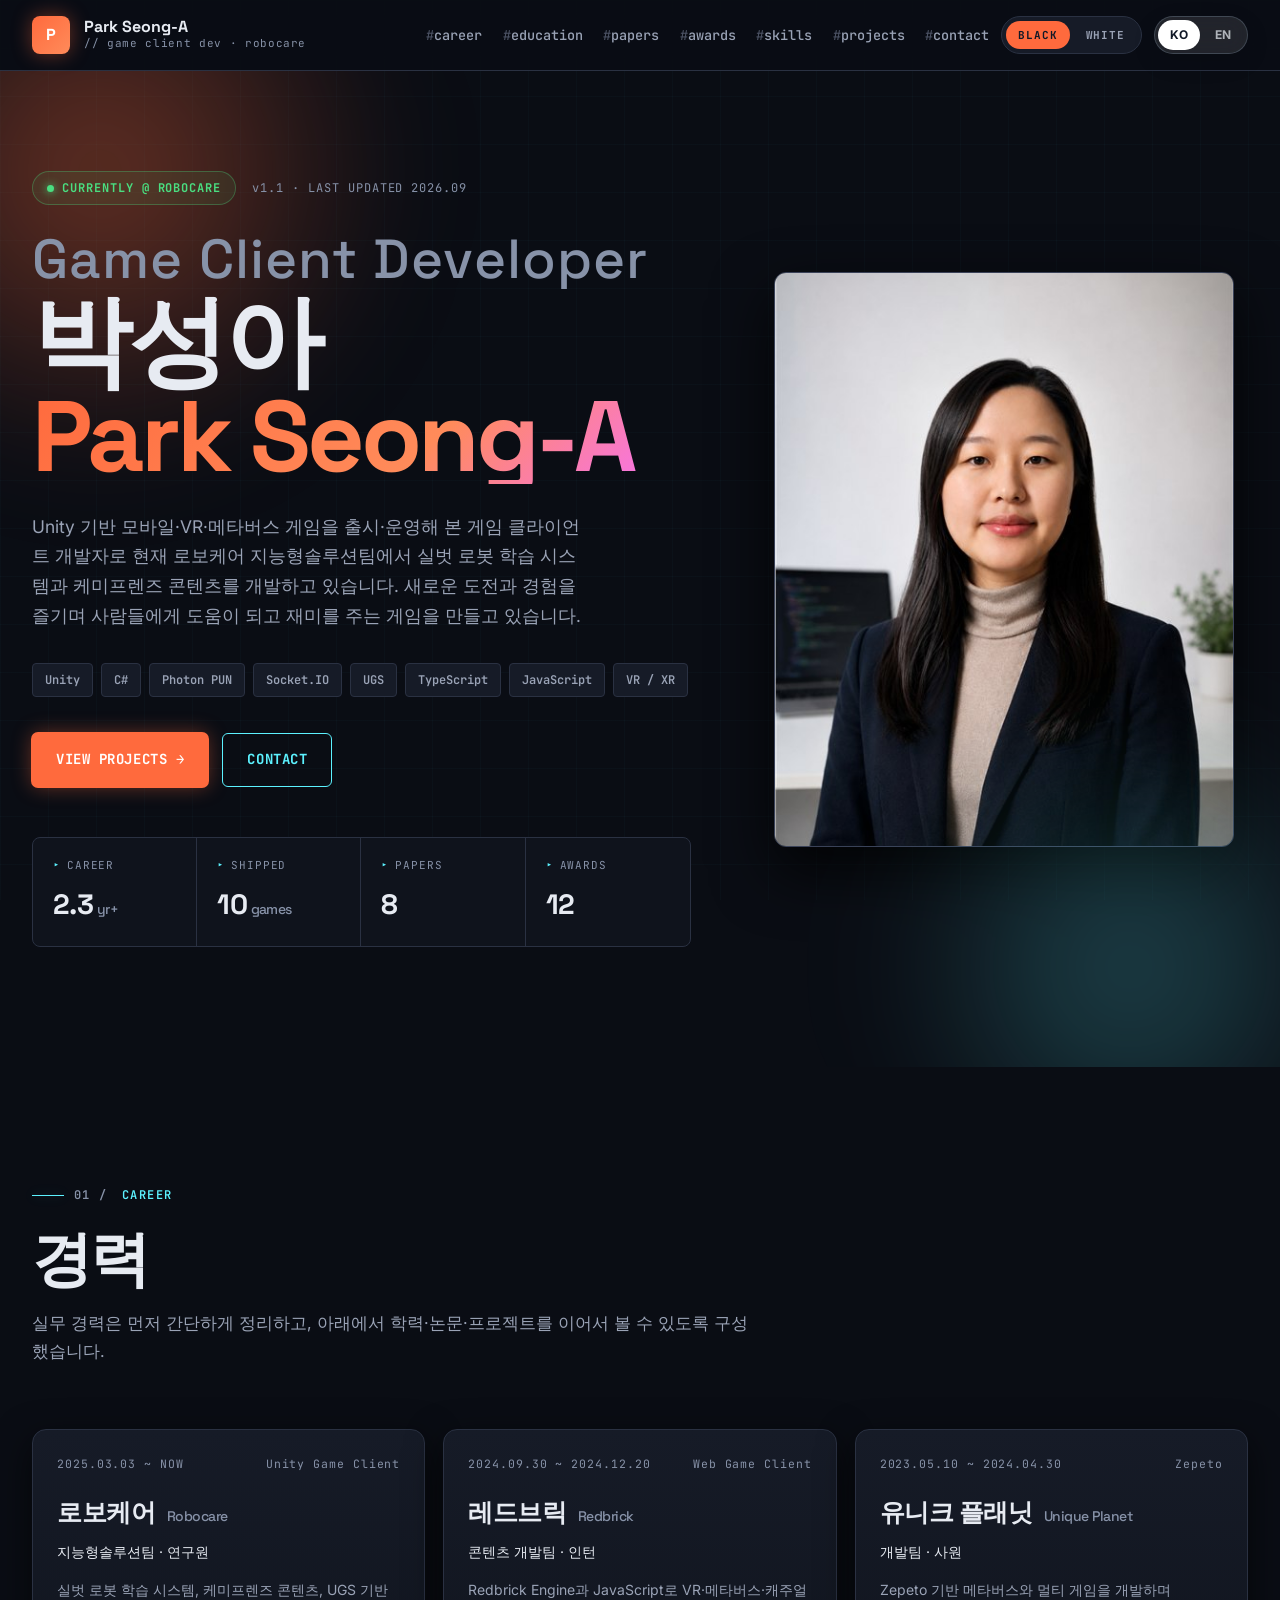
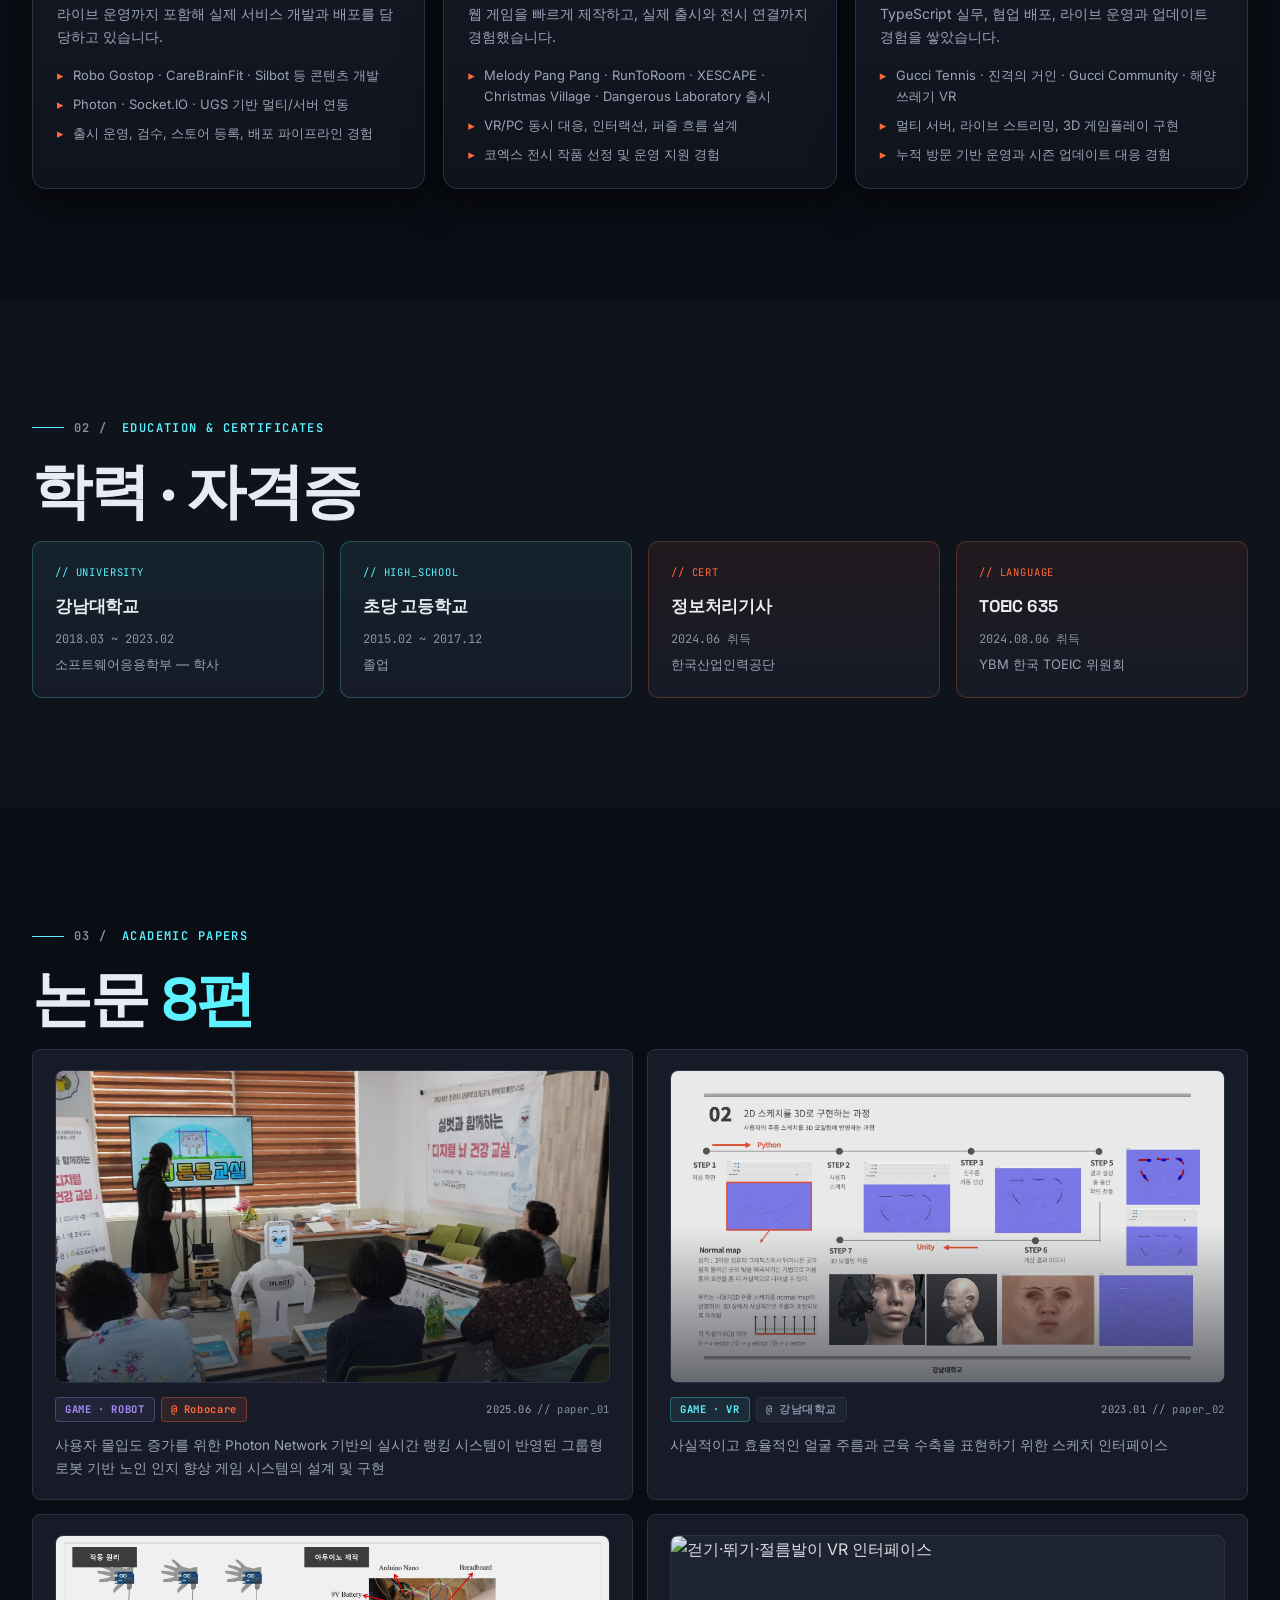
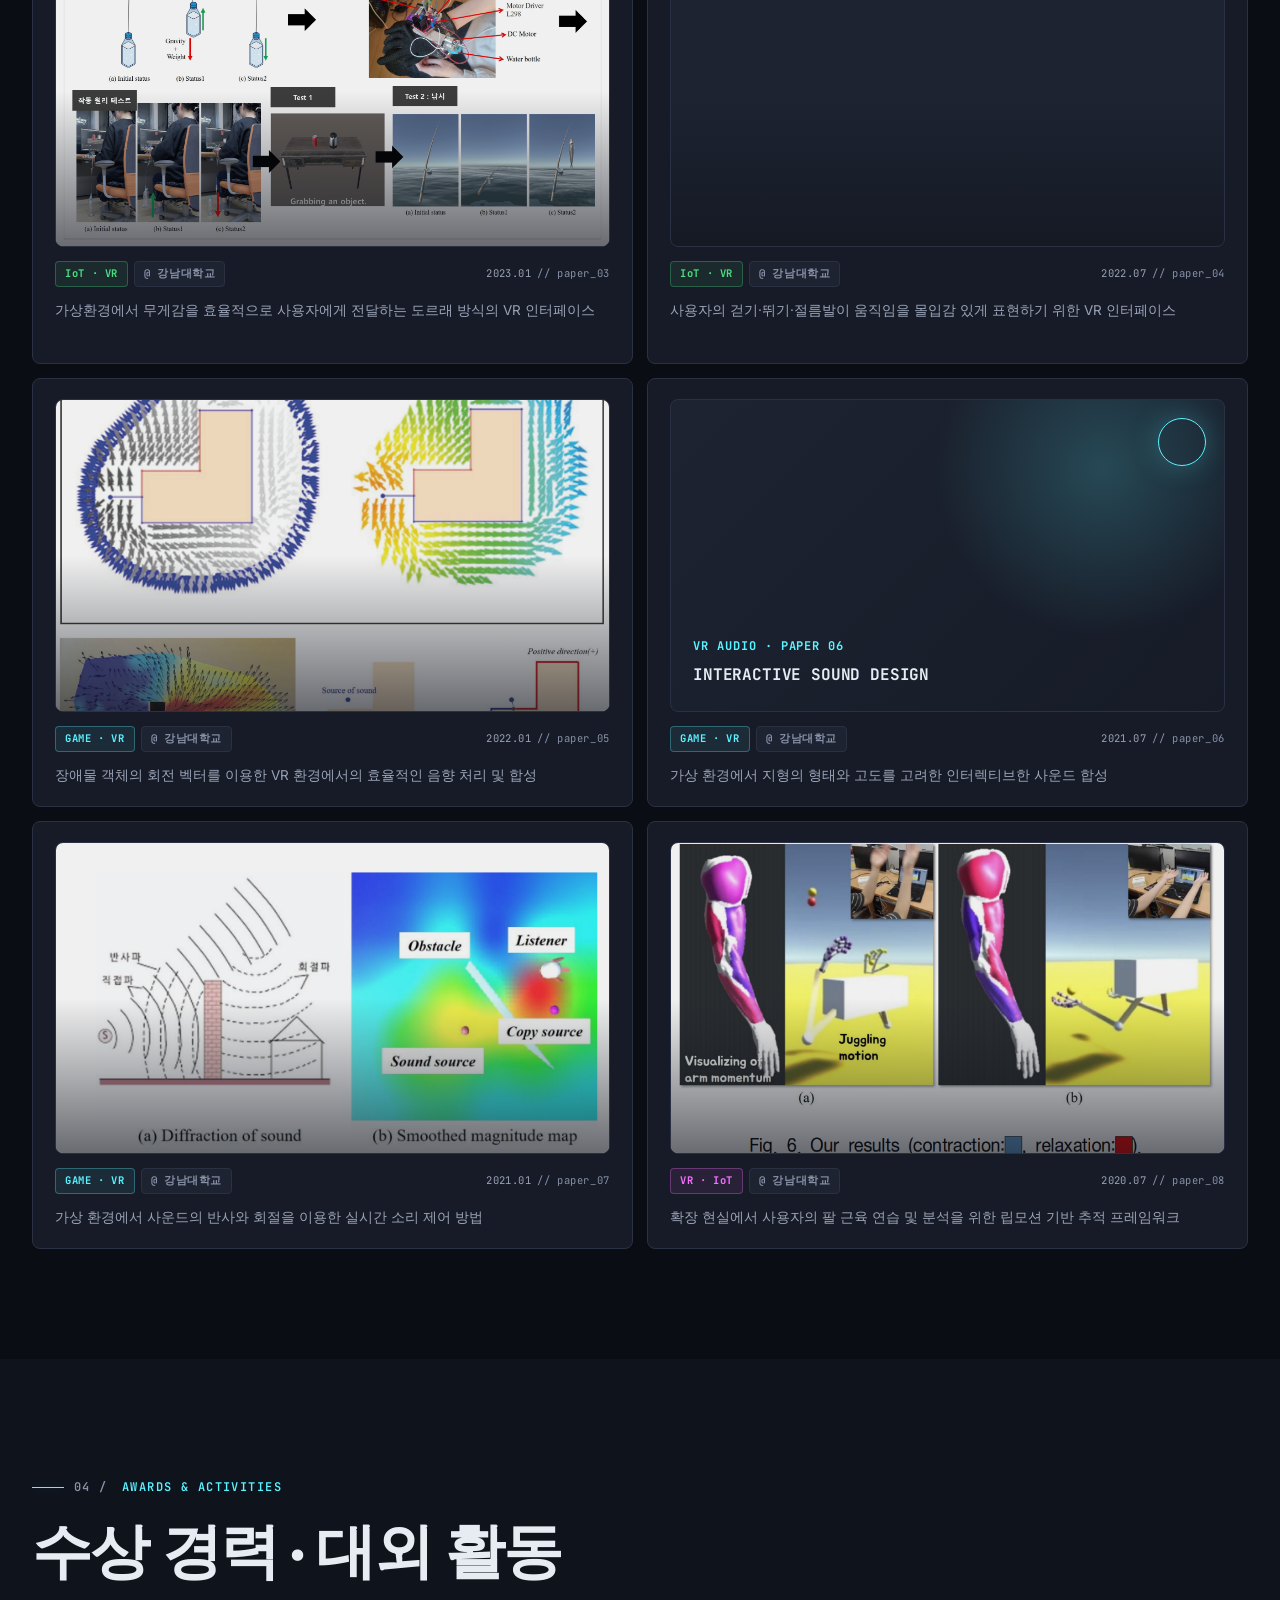
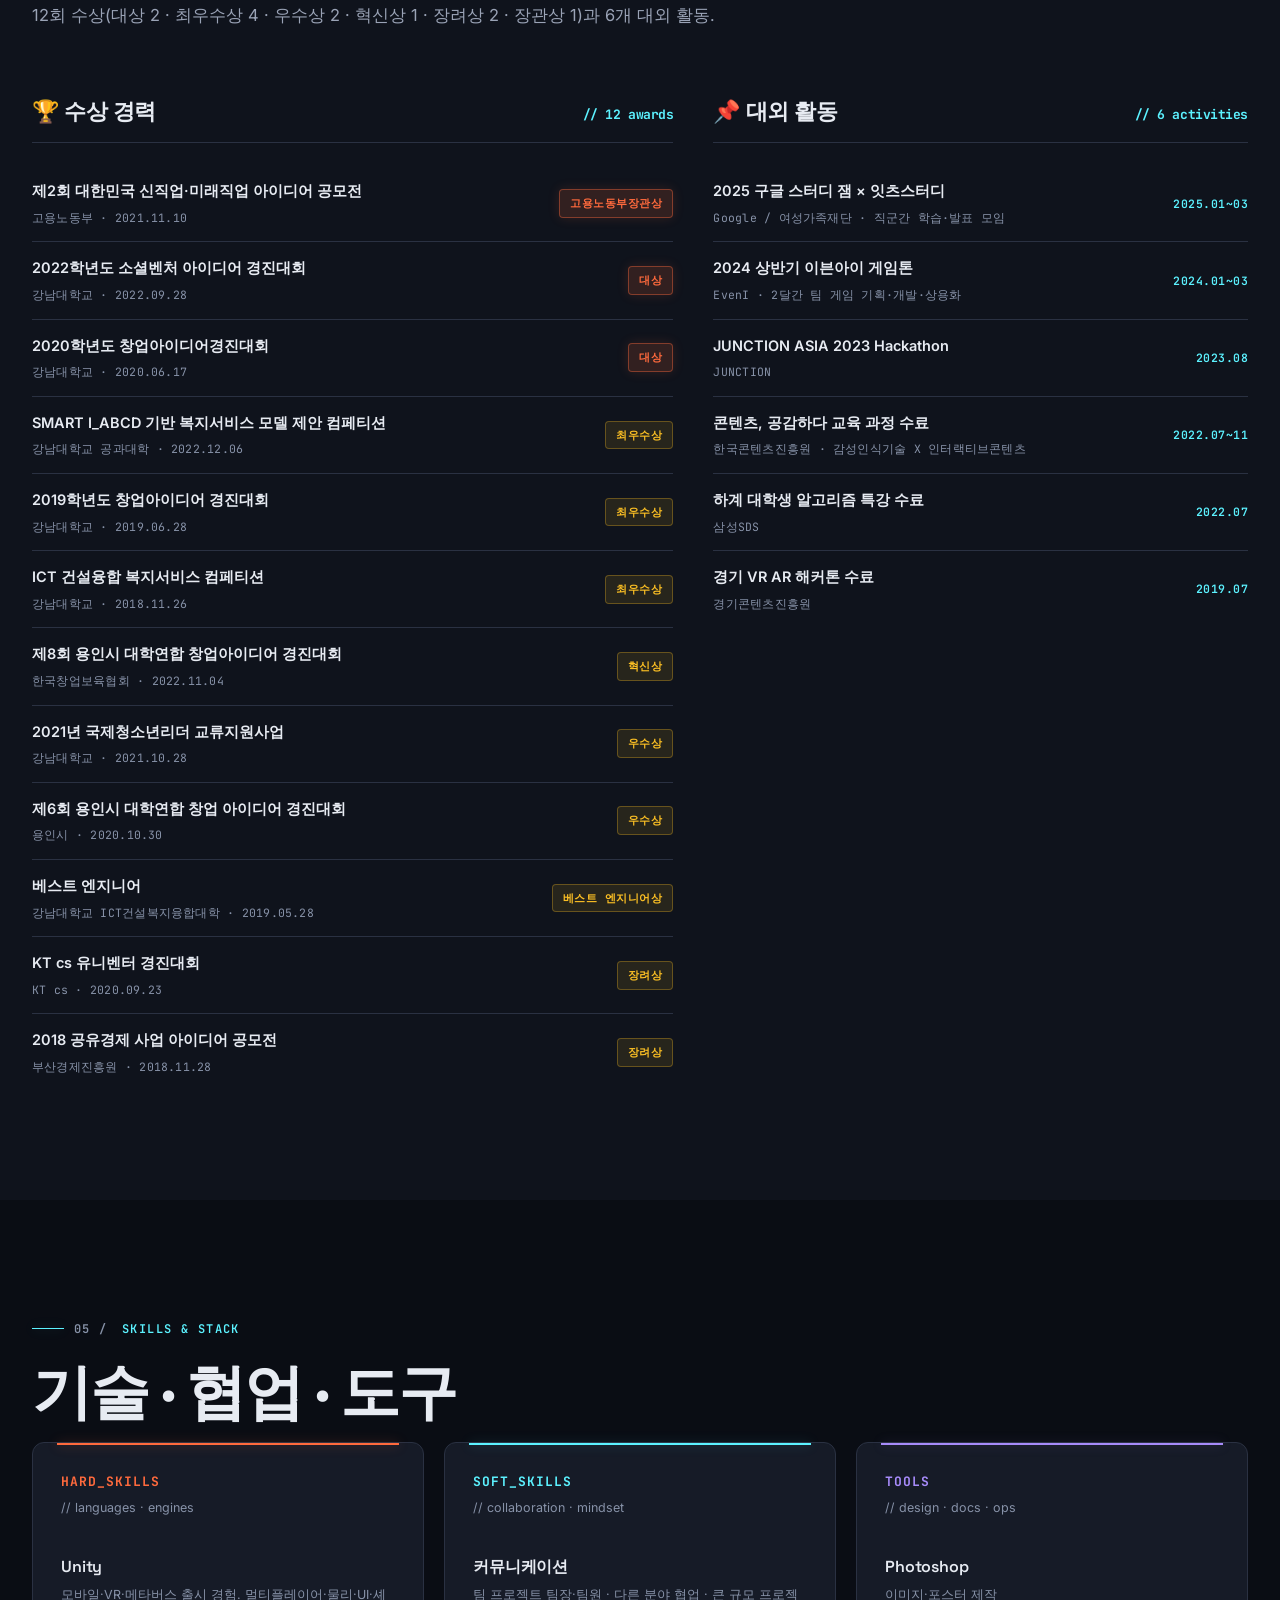
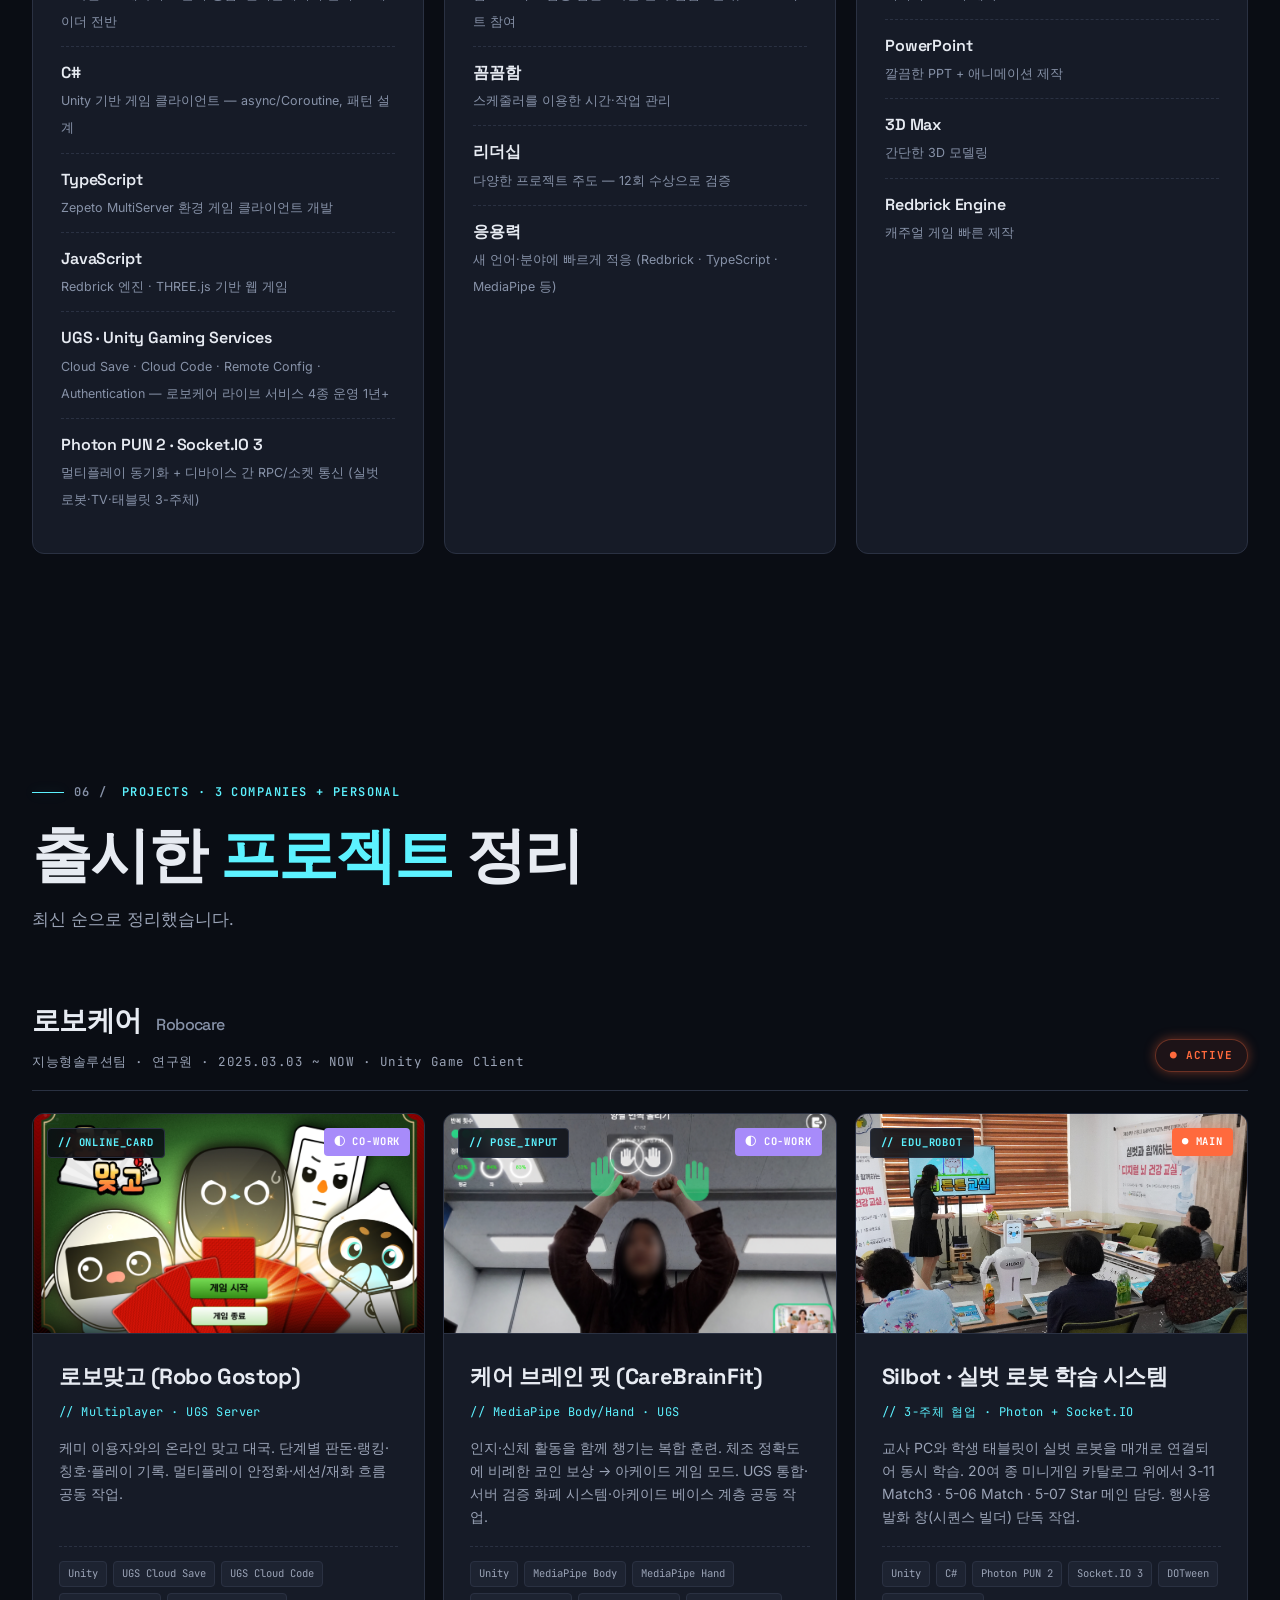
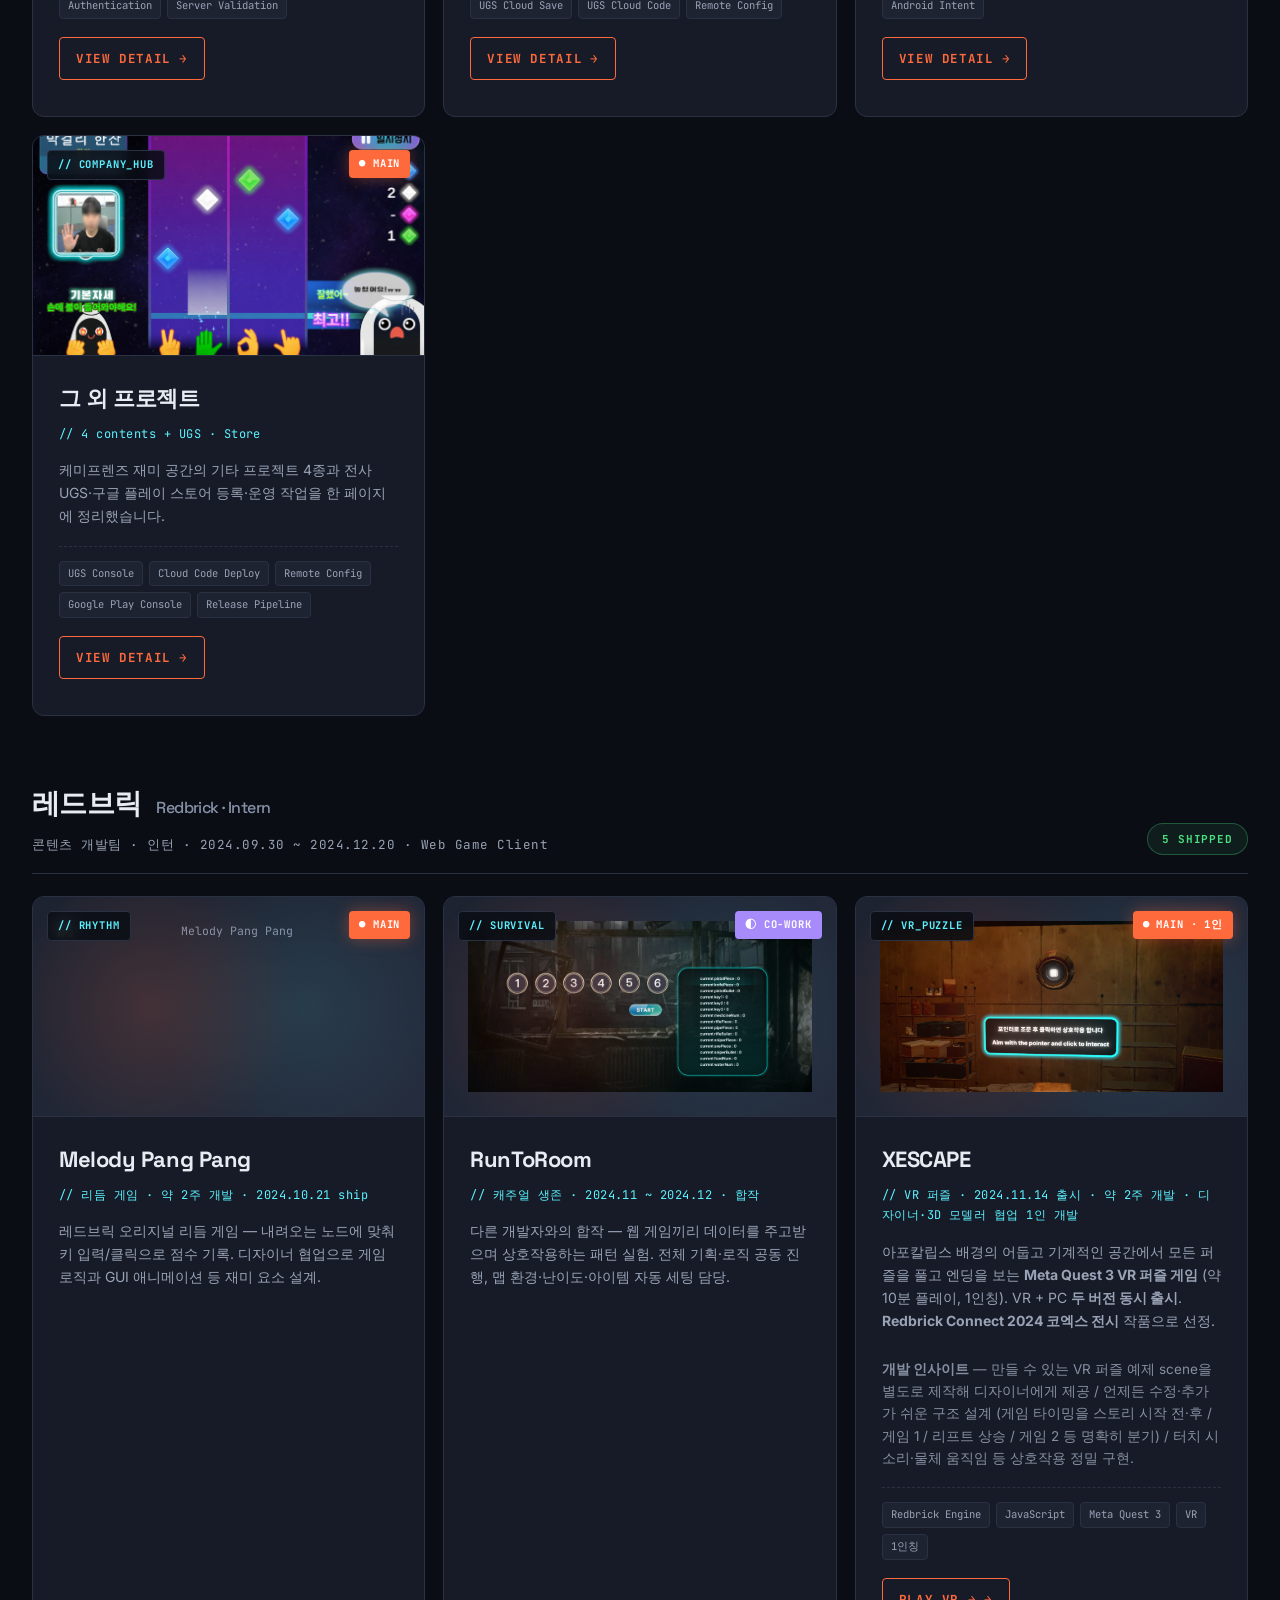
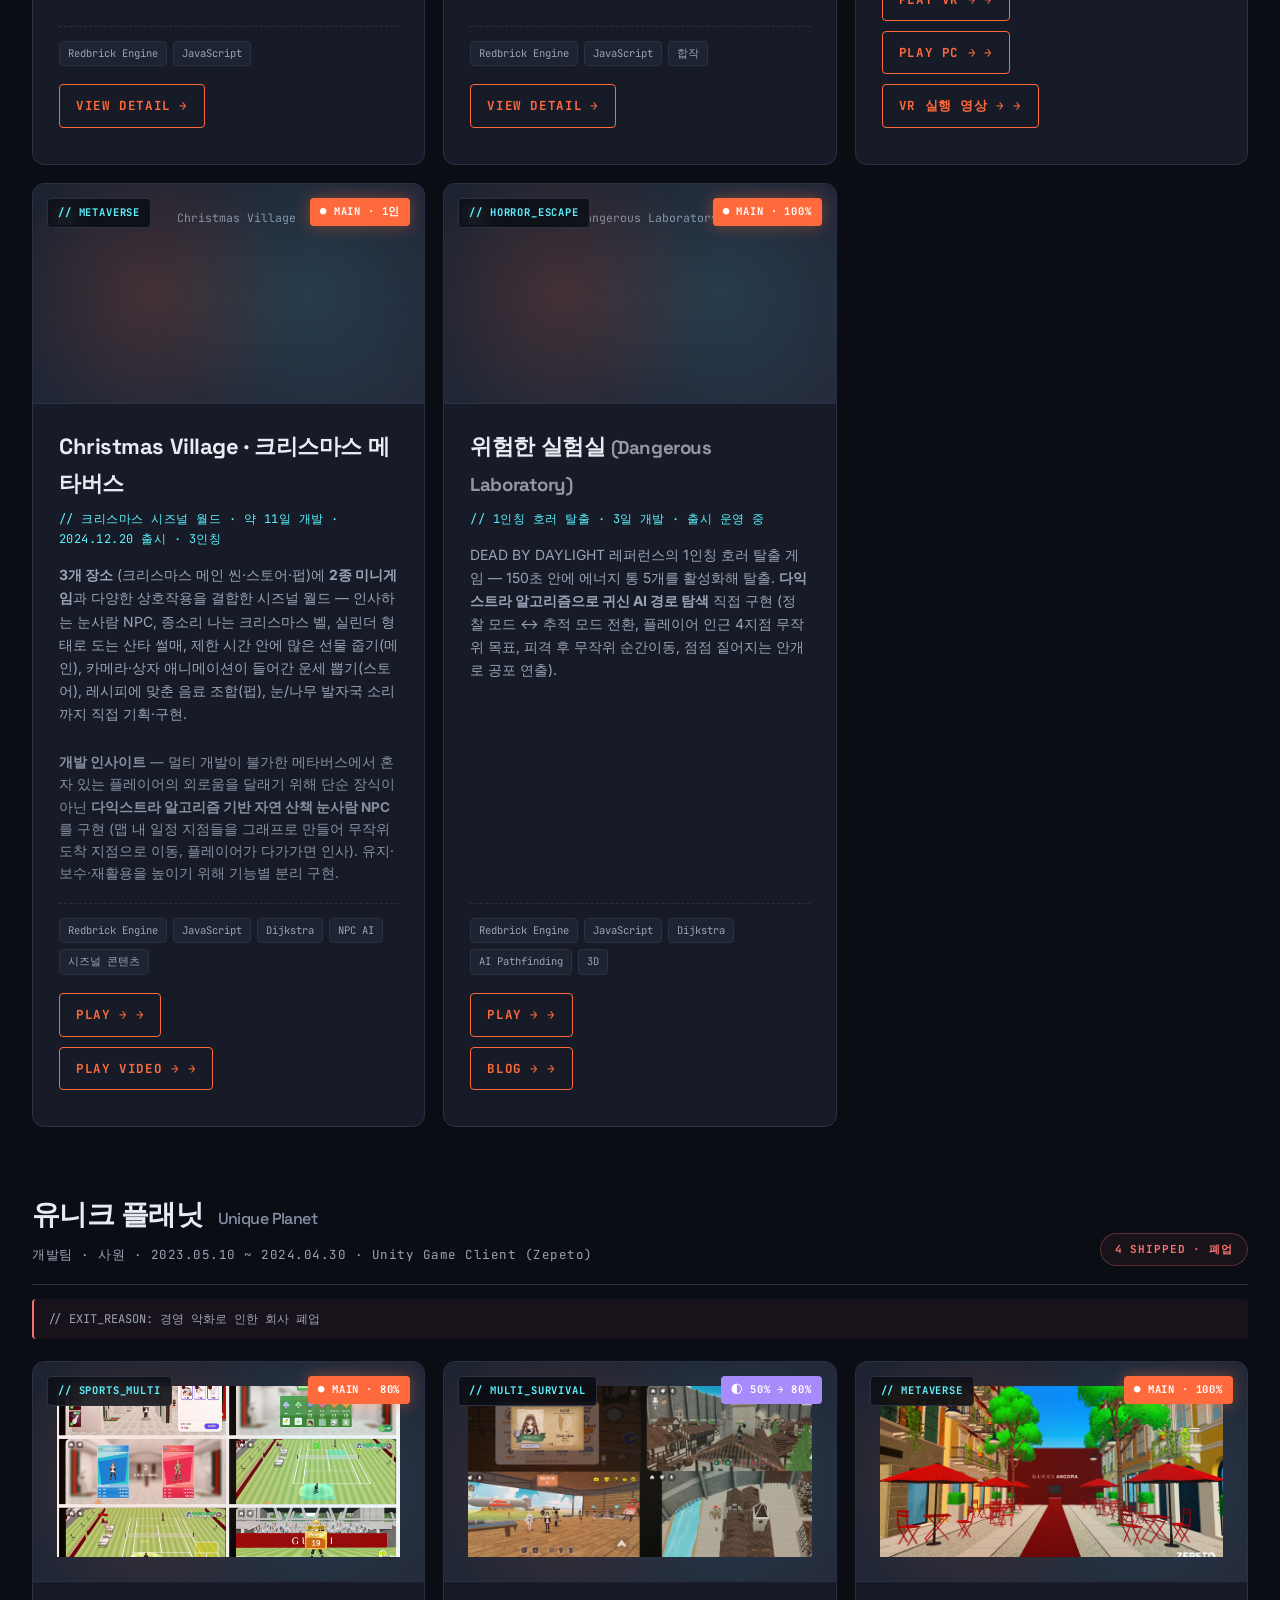
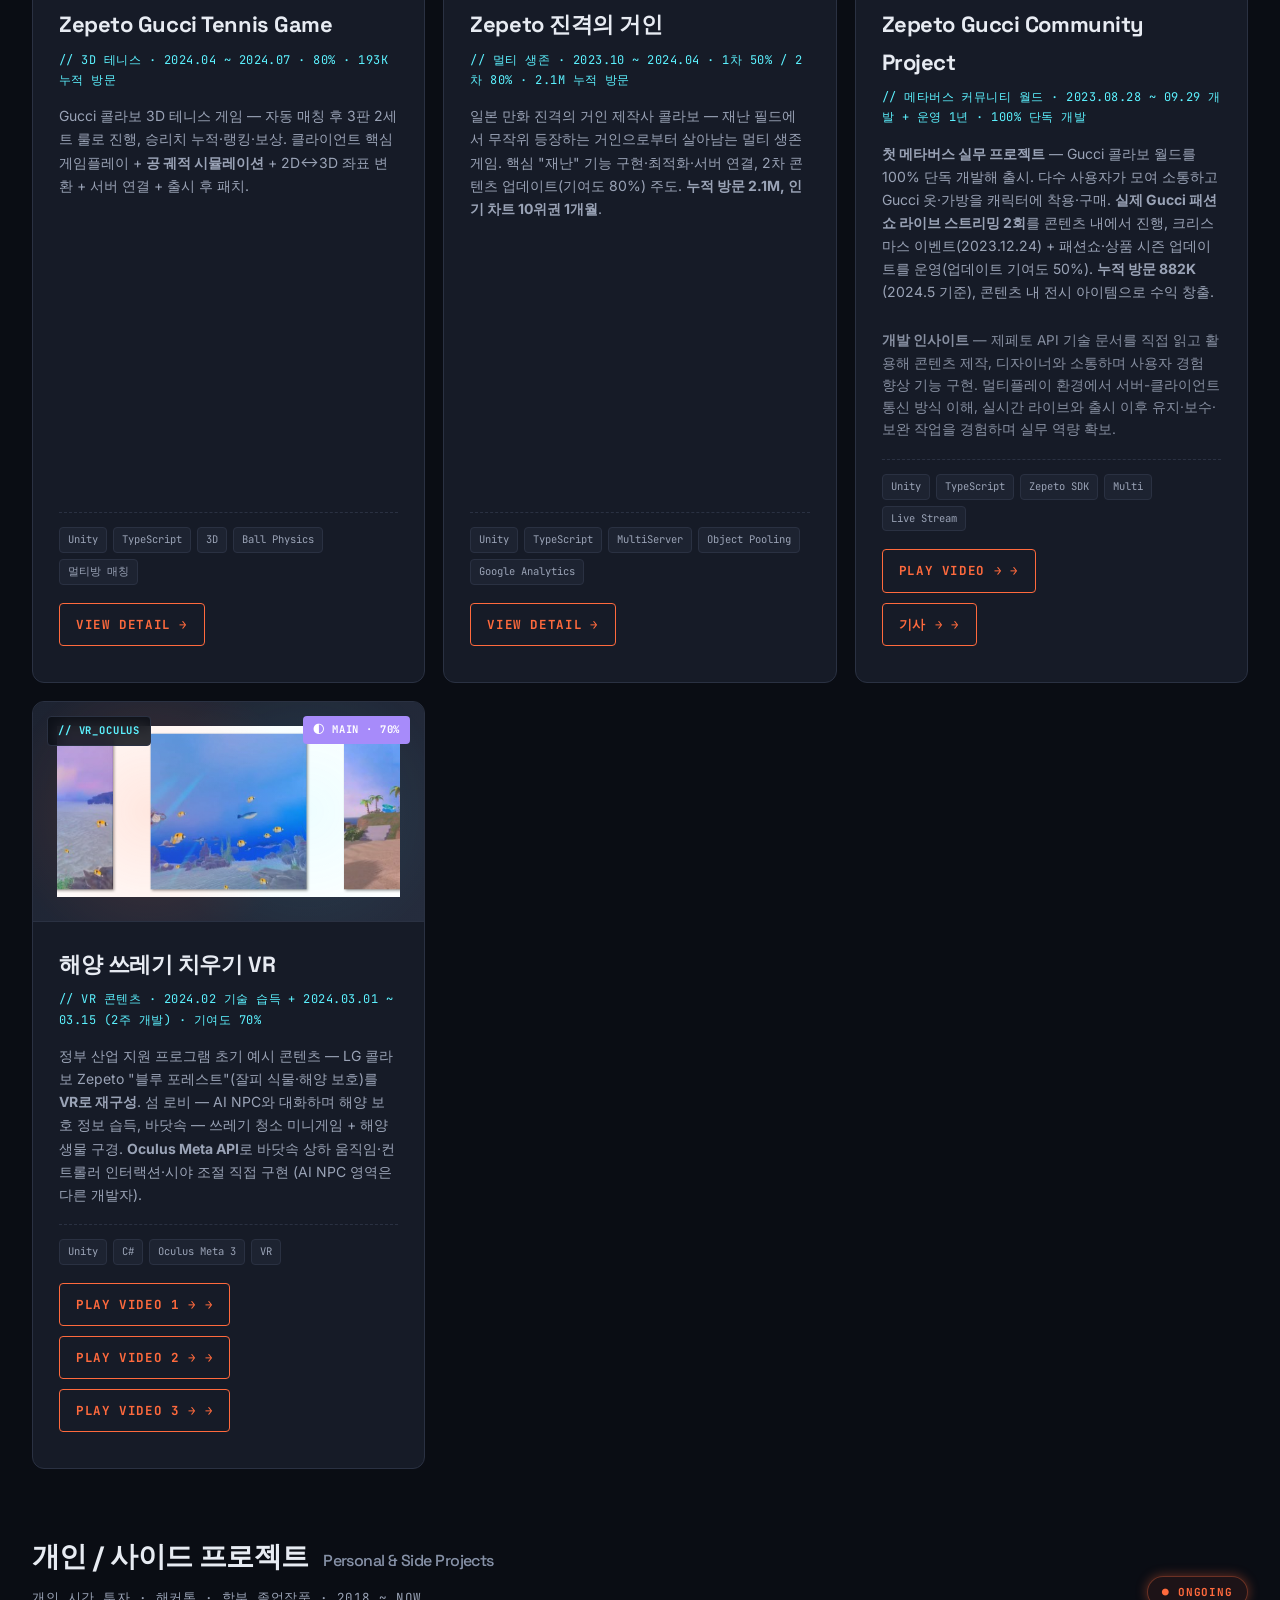
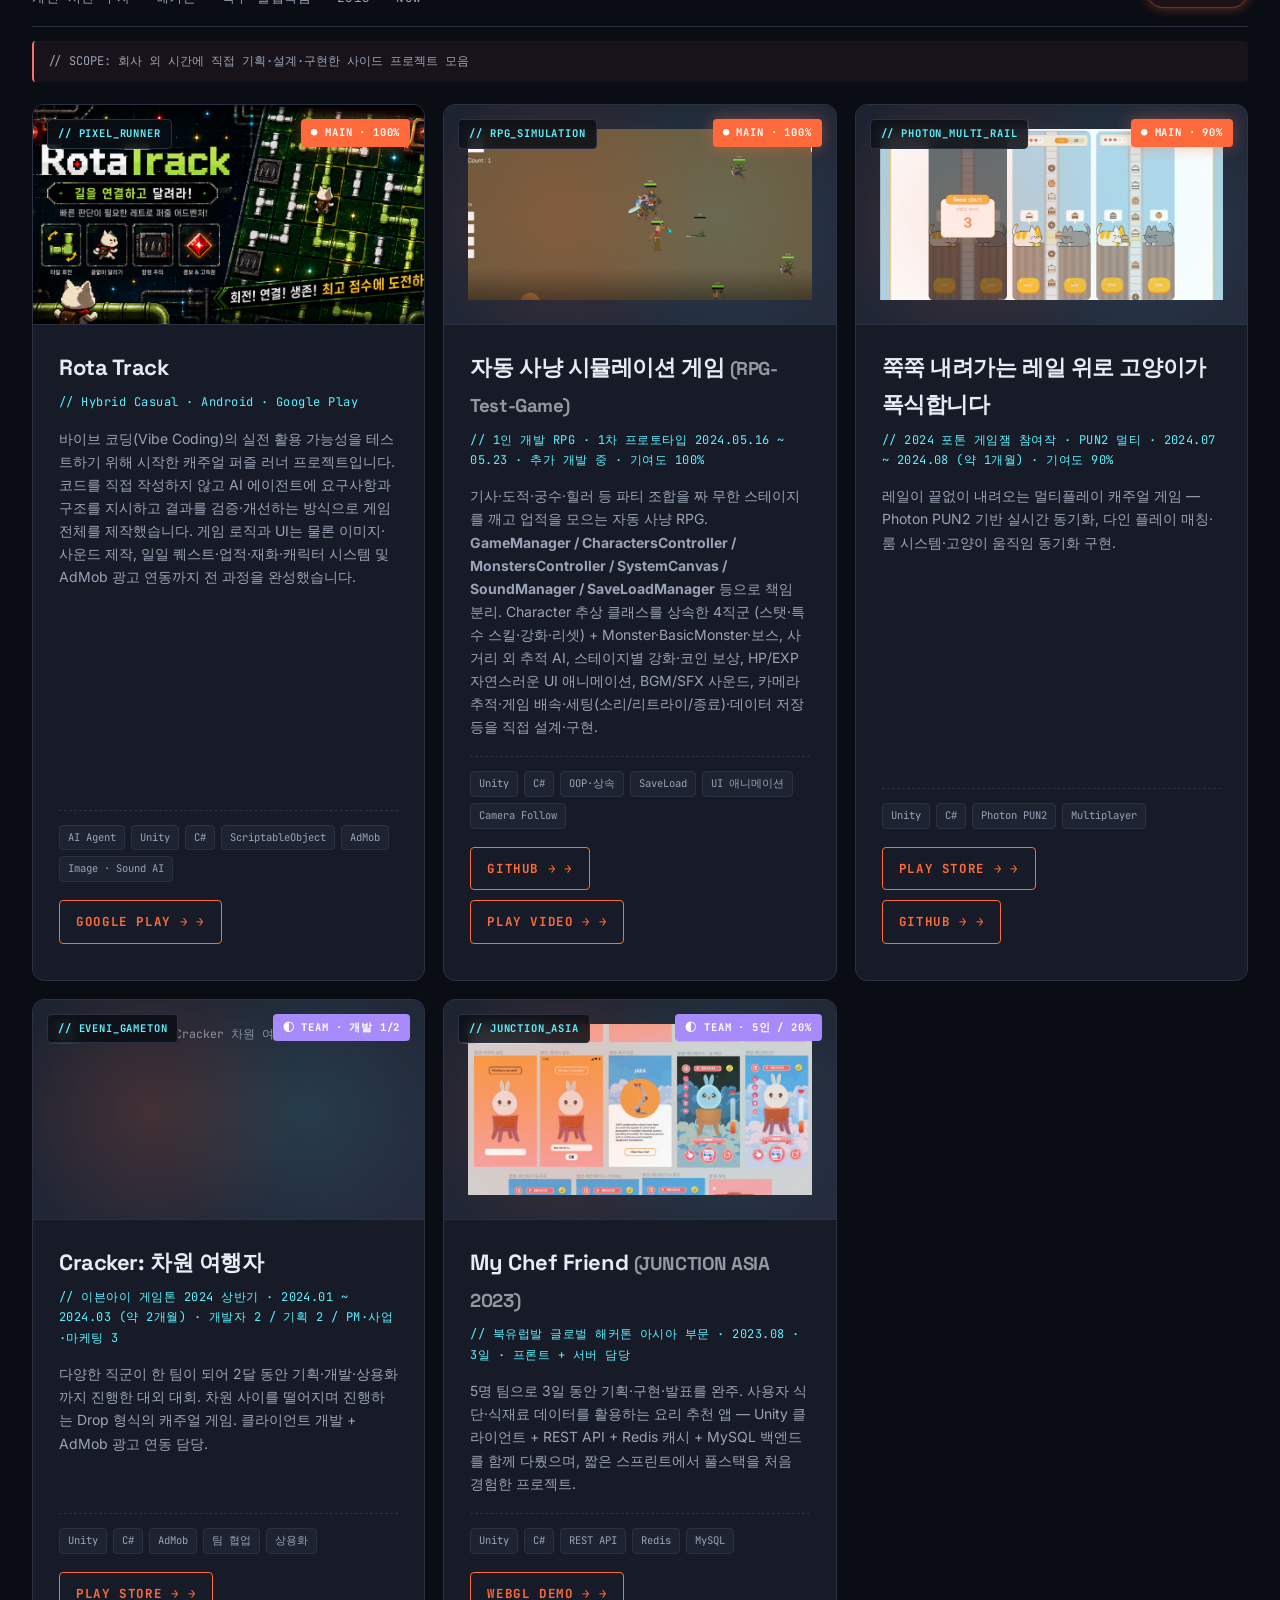
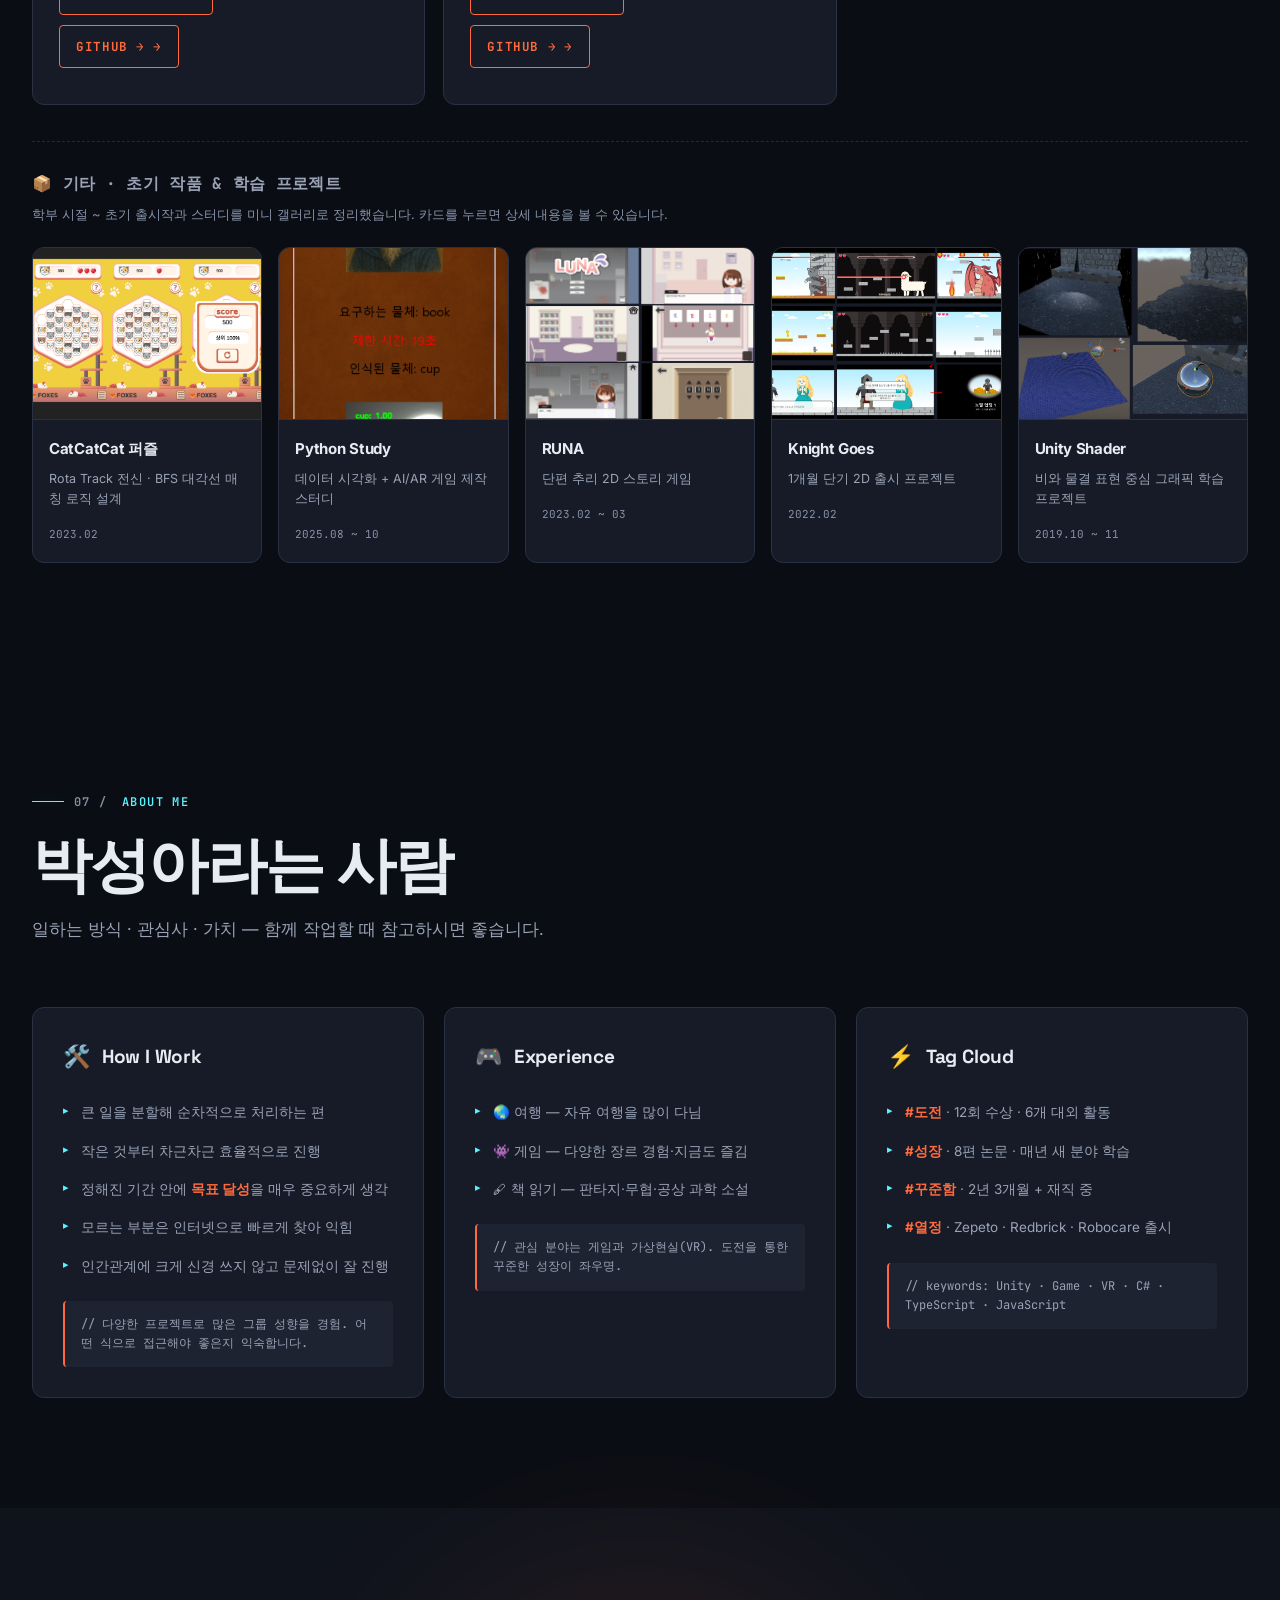
==== commit a694cd66: "Improve accessibility and polish incomplete UI" ====
--- a/index.html
+++ b/index.html
@@ -25,7 +25,7 @@
 
       --text: #e7ebf2;
       --text-dim: #9aa3b6;
-      --text-muted: #6b7488;
+      --text-muted: #8792a8;
       --text-mute: #4d5466;
 
       --accent: #ff6a3d;        /* Robocare signature orange */
@@ -62,7 +62,7 @@
       --line-strong: #c7b69f;
       --text: #1a1d24;
       --text-dim: #4f5665;
-      --text-muted: #7e8798;
+      --text-muted: #646d7d;
       --text-mute: #9ca6b5;
       --accent: #2f9fd8;
       --accent-deep: #69bfe7;
@@ -288,7 +288,7 @@
     }
     .theme-btn.is-active {
       background: var(--accent);
-      color: #fff;
+      color: #111827;
     }
 
     /* ============================================================
@@ -765,14 +765,14 @@
     }
     .skill-col:nth-child(2)::before { background: var(--cyan); box-shadow: 0 0 12px var(--cyan-glow); }
     .skill-col:nth-child(3)::before { background: var(--violet); box-shadow: 0 0 12px var(--violet-glow); }
-    .skill-col h4 {
+    .skill-col h3 {
       font-family: "JetBrains Mono", monospace;
       font-size: 13px; color: var(--accent);
       letter-spacing: 0.08em;
       margin: 0 0 4px;
     }
-    .skill-col:nth-child(2) h4 { color: var(--cyan); }
-    .skill-col:nth-child(3) h4 { color: var(--violet); }
+    .skill-col:nth-child(2) h3 { color: var(--cyan); }
+    .skill-col:nth-child(3) h3 { color: var(--violet); }
     .skill-col .skill-sub {
       font-size: 12.5px; color: var(--text-muted);
       margin: 0 0 22px;
@@ -980,17 +980,39 @@
       transform: scale(1.04);
       filter: saturate(1.05) brightness(1);
     }
-    .paper-card .paper-thumb.is-placeholder {
+    .paper-card .paper-thumb.is-abstract {
       background:
-        repeating-linear-gradient(45deg,
-          rgba(255,255,255,0.02) 0 12px,
-          transparent 12px 24px),
-        var(--bg-3);
-      display: flex; align-items: center; justify-content: center;
-      color: var(--text-muted);
-      font-family: "JetBrains Mono", monospace;
+        radial-gradient(circle at 78% 22%, rgba(92, 242, 255, 0.2), transparent 34%),
+        linear-gradient(135deg, var(--bg-3), var(--bg-2));
+      display: flex;
+      flex-direction: column;
+      align-items: flex-start;
+      justify-content: flex-end;
+      padding: 22px;
+      font-family: "JetBrains Mono", monospace;
+    }
+    .paper-card .paper-thumb.is-abstract::before {
+      content: "";
+      position: absolute;
+      inset: 18px 18px auto auto;
+      width: 46px;
+      height: 46px;
+      border: 1px solid var(--cyan);
+      border-radius: 50%;
+      box-shadow: 0 0 28px var(--cyan-glow);
+    }
+    .paper-cover-kicker {
+      color: var(--cyan);
       font-size: 12px;
+      font-weight: 700;
       letter-spacing: 0.08em;
+    }
+    .paper-cover-title {
+      margin-top: 5px;
+      color: var(--text);
+      font-size: 16px;
+      font-weight: 700;
+      letter-spacing: -0.01em;
     }
     .paper-card .paper-thumb .thumb-overlay {
       position: absolute; inset: 0;
@@ -1284,7 +1306,7 @@
       margin-bottom: 10px;
     }
     .edu-card.cert .edu-tag { color: var(--accent); }
-    .edu-card h4 {
+    .edu-card h3 {
       font-family: "Space Grotesk", sans-serif;
       font-size: 17px; margin: 0 0 8px;
       letter-spacing: -0.01em;
@@ -1314,13 +1336,13 @@
       transition: border-color .15s;
     }
     .me-card:hover { border-color: var(--line-strong); }
-    .me-card h4 {
+    .me-card h3 {
       font-family: "Space Grotesk", sans-serif;
       font-size: 19px; margin: 0 0 18px;
       display: flex; align-items: center; gap: 12px;
       letter-spacing: -0.01em;
     }
-    .me-card h4 .icon { font-size: 22px; }
+    .me-card h3 .icon { font-size: 22px; }
     .me-card ul { margin: 0; padding: 0; list-style: none; }
     .me-card li {
       font-size: 13.5px; color: var(--text-dim);
@@ -1375,7 +1397,7 @@
     }
     .contact-card:hover { border-color: var(--accent); transform: translateY(-3px); }
     .contact-card .icon { font-size: 24px; margin-bottom: 8px; }
-    .contact-card h4 {
+    .contact-card h3 {
       font-family: "JetBrains Mono", monospace;
       font-size: 11.5px; color: var(--cyan);
       letter-spacing: 0.10em; text-transform: uppercase;
@@ -1419,7 +1441,7 @@
     .extra-mini-card .extra-body {
       padding: 16px;
     }
-    .extra-mini-card h5 {
+    .extra-mini-card h4 {
       margin: 0 0 8px;
       font-size: 15px;
       color: var(--text);
@@ -1508,6 +1530,7 @@
   <link rel="stylesheet" href="assets/language-toggle.css" />
 </head>
 <body>
+  <a class="skip-link" href="#main-content">본문으로 바로가기</a>
 
   <!-- =================== NAV =================== -->
   <header class="nav">
@@ -1533,9 +1556,15 @@
           <button type="button" class="theme-btn is-active" data-theme-value="black">BLACK</button>
           <button type="button" class="theme-btn" data-theme-value="white">WHITE</button>
         </div>
+        <div class="language-toggle" role="group" aria-label="Language switcher" data-no-translate>
+          <button type="button" data-lang-value="ko" class="is-active" aria-pressed="true">KO</button>
+          <button type="button" data-lang-value="en" aria-pressed="false">EN</button>
+        </div>
       </div>
     </div>
   </header>
+
+  <main id="main-content">
 
   <!-- =================== HERO =================== -->
   <section class="hero" id="top">
@@ -1656,25 +1685,25 @@
       <div class="edu-grid">
         <div class="edu-card edu">
           <div class="edu-tag">// UNIVERSITY</div>
-          <h4>강남대학교</h4>
+          <h3>강남대학교</h3>
           <div class="when">2018.03 ~ 2023.02</div>
           <div class="major">소프트웨어응용학부 — 학사</div>
         </div>
         <div class="edu-card edu">
           <div class="edu-tag">// HIGH_SCHOOL</div>
-          <h4>초당 고등학교</h4>
+          <h3>초당 고등학교</h3>
           <div class="when">2015.02 ~ 2017.12</div>
           <div class="major">졸업</div>
         </div>
         <div class="edu-card cert">
           <div class="edu-tag">// CERT</div>
-          <h4>정보처리기사</h4>
+          <h3>정보처리기사</h3>
           <div class="when">2024.06 취득</div>
           <div class="major">한국산업인력공단</div>
         </div>
         <div class="edu-card cert">
           <div class="edu-tag">// LANGUAGE</div>
-          <h4>TOEIC 635</h4>
+          <h3>TOEIC 635</h3>
           <div class="when">2024.08.06 취득</div>
           <div class="major">YBM 한국 TOEIC 위원회</div>
         </div>
@@ -1754,8 +1783,11 @@
           </div>
           <p><a href="https://www.dbpia.co.kr/journal/articleDetail?nodeId=NODE11037805" target="_blank" rel="noopener" class="paper-link">장애물 객체의 회전 벡터를 이용한 VR 환경에서의 효율적인 음향 처리 및 합성 <span class="search-icon">🔍</span></a></p>
         </div>
-        <div class="paper-card has-detail" data-cat="GV" data-paper-id="terrain_altitude_sound_2021" hidden style="display: none;">
-          <div class="paper-thumb is-placeholder">// no thumbnail</div>
+        <div class="paper-card has-detail" data-cat="GV" data-paper-id="terrain_altitude_sound_2021">
+          <div class="paper-thumb is-abstract" aria-hidden="true" data-no-translate>
+            <span class="paper-cover-kicker">VR AUDIO · PAPER 06</span>
+            <span class="paper-cover-title">INTERACTIVE SOUND DESIGN</span>
+          </div>
           <div class="paper-meta">
             <span class="paper-tag">GAME · VR</span>
             <span class="paper-affiliation uni">@ 강남대학교</span>
@@ -1953,7 +1985,7 @@
 
       <div class="skills-grid">
         <div class="skill-col">
-          <h4>HARD_SKILLS</h4>
+          <h3>HARD_SKILLS</h3>
           <p class="skill-sub">// languages · engines</p>
           <ul>
             <li>
@@ -1984,7 +2016,7 @@
         </div>
 
         <div class="skill-col">
-          <h4>SOFT_SKILLS</h4>
+          <h3>SOFT_SKILLS</h3>
           <p class="skill-sub">// collaboration · mindset</p>
           <ul>
             <li>
@@ -2007,7 +2039,7 @@
         </div>
 
         <div class="skill-col">
-          <h4>TOOLS</h4>
+          <h3>TOOLS</h3>
           <p class="skill-sub">// design · docs · ops</p>
           <ul>
             <li>
@@ -2339,7 +2371,7 @@
             </div>
             <div class="feat-body">
               <h3>Rota Track</h3>
-              <div class="feat-sub">// Hybrid Casual · Android · 출시 준비 중</div>
+              <div class="feat-sub">// Hybrid Casual · Android · Google Play</div>
               <p>바이브 코딩(Vibe Coding)의 실전 활용 가능성을 테스트하기 위해 시작한 캐주얼 퍼즐 러너 프로젝트입니다. 코드를 직접 작성하지 않고 AI 에이전트에 요구사항과 구조를 지시하고 결과를 검증·개선하는 방식으로 게임 전체를 제작했습니다. 게임 로직과 UI는 물론 이미지·사운드 제작, 일일 퀘스트·업적·재화·캐릭터 시스템 및 AdMob 광고 연동까지 전 과정을 완성했습니다.</p>
               <div class="feat-stack">
                 <span>AI Agent</span><span>Unity</span><span>C#</span><span>ScriptableObject</span><span>AdMob</span><span>Image · Sound AI</span>
@@ -2424,13 +2456,13 @@
 
         <!-- ===== Extras: 컴팩트 목록 (사진 X · 클릭 시 모달) ===== -->
         <div class="extras-block">
-          <h4 class="extras-title">📦 기타 · 초기 작품 &amp; 학습 프로젝트</h4>
+          <h3 class="extras-title">📦 기타 · 초기 작품 &amp; 학습 프로젝트</h3>
           <p class="extras-note">학부 시절 ~ 초기 출시작과 스터디를 미니 갤러리로 정리했습니다. 카드를 누르면 상세 내용을 볼 수 있습니다.</p>
           <div class="extras-gallery">
             <article class="extra-mini-card has-detail" data-paper-id="extra_catcatcat_puzzle">
               <img src="assets/proj-catcatcat-puzzle-1.png" alt="CatCatCat 퍼즐" loading="lazy" />
               <div class="extra-body">
-                <h5>CatCatCat 퍼즐</h5>
+                <h4>CatCatCat 퍼즐</h4>
                 <p>Rota Track 전신 · BFS 대각선 매칭 로직 설계</p>
                 <span class="when">2023.02</span>
               </div>
@@ -2438,7 +2470,7 @@
             <article class="extra-mini-card has-detail" data-paper-id="extra_python_study">
               <img src="assets/proj-python-study-1.png" alt="Python Study" loading="lazy" />
               <div class="extra-body">
-                <h5>Python Study</h5>
+                <h4>Python Study</h4>
                 <p>데이터 시각화 + AI/AR 게임 제작 스터디</p>
                 <span class="when">2025.08 ~ 10</span>
               </div>
@@ -2446,7 +2478,7 @@
             <article class="extra-mini-card has-detail" data-paper-id="extra_runa">
               <img src="assets/proj-runa-1.png" alt="RUNA" loading="lazy" />
               <div class="extra-body">
-                <h5>RUNA</h5>
+                <h4>RUNA</h4>
                 <p>단편 추리 2D 스토리 게임</p>
                 <span class="when">2023.02 ~ 03</span>
               </div>
@@ -2454,7 +2486,7 @@
             <article class="extra-mini-card has-detail" data-paper-id="extra_knight_go">
               <img src="assets/proj-knight-go-1.png" alt="Knight Goes" loading="lazy" />
               <div class="extra-body">
-                <h5>Knight Goes</h5>
+                <h4>Knight Goes</h4>
                 <p>1개월 단기 2D 출시 프로젝트</p>
                 <span class="when">2022.02</span>
               </div>
@@ -2462,7 +2494,7 @@
             <article class="extra-mini-card has-detail" data-paper-id="extra_unity_shader">
               <img src="assets/proj-unity-shader-1.png" alt="Unity Shader" loading="lazy" />
               <div class="extra-body">
-                <h5>Unity Shader</h5>
+                <h4>Unity Shader</h4>
                 <p>비와 물결 표현 중심 그래픽 학습 프로젝트</p>
                 <span class="when">2019.10 ~ 11</span>
               </div>
@@ -2485,7 +2517,7 @@
 
       <div class="me-grid">
         <div class="me-card">
-          <h4><span class="icon">🛠️</span> How I Work</h4>
+          <h3><span class="icon">🛠️</span> How I Work</h3>
           <ul>
             <li>큰 일을 분할해 순차적으로 처리하는 편</li>
             <li>작은 것부터 차근차근 효율적으로 진행</li>
@@ -2497,7 +2529,7 @@
         </div>
 
         <div class="me-card">
-          <h4><span class="icon">🎮</span> Experience</h4>
+          <h3><span class="icon">🎮</span> Experience</h3>
           <ul>
             <li>🌏 여행 — 자유 여행을 많이 다님</li>
             <li>👾 게임 — 다양한 장르 경험·지금도 즐김</li>
@@ -2507,7 +2539,7 @@
         </div>
 
         <div class="me-card">
-          <h4><span class="icon">⚡</span> Tag Cloud</h4>
+          <h3><span class="icon">⚡</span> Tag Cloud</h3>
           <ul>
             <li><strong>#도전</strong> · 12회 수상 · 6개 대외 활동</li>
             <li><strong>#성장</strong> · 8편 논문 · 매년 새 분야 학습</li>
@@ -2532,25 +2564,25 @@
       <div class="contact-grid">
         <div class="contact-card">
           <div class="icon">✉️</div>
-          <h4>EMAIL</h4>
+          <h3>EMAIL</h3>
           <a href="mailto:psa20708@naver.com">psa20708@naver.com</a>
         </div>
 
         <div class="contact-card">
           <div class="icon">📱</div>
-          <h4>PHONE</h4>
+          <h3>PHONE</h3>
           <a href="tel:+821075255014">+82 10-7525-5014</a>
         </div>
 
         <div class="contact-card">
           <div class="icon">📍</div>
-          <h4>LOCATION</h4>
+          <h3>LOCATION</h3>
           <p>경기도 기흥구</p>
         </div>
 
         <div class="contact-card">
           <div class="icon">💻</div>
-          <h4>GITHUB</h4>
+          <h3>GITHUB</h3>
           <a href="https://github.com/seonga02024" target="_blank" rel="noopener">@seonga02024</a>
         </div>
       </div>
@@ -2558,6 +2590,8 @@
   </section>
 
   <!-- =================== FOOTER =================== -->
+  </main>
+
   <footer class="footer">
     <p class="top-line">Park Seong-A · Game Client Developer · 2026</p>
   </footer>
@@ -3517,7 +3551,9 @@
         const nextTheme = theme === 'white' ? 'white' : 'black';
         document.body.setAttribute('data-theme', nextTheme);
         themeButtons.forEach(btn => {
-          btn.classList.toggle('is-active', btn.getAttribute('data-theme-value') === nextTheme);
+          const isActive = btn.getAttribute('data-theme-value') === nextTheme;
+          btn.classList.toggle('is-active', isActive);
+          btn.setAttribute('aria-pressed', isActive ? 'true' : 'false');
         });
         try { localStorage.setItem('portfolio-theme', nextTheme); } catch (_) {}
       }
--- a/assets/language-toggle.css
+++ b/assets/language-toggle.css
@@ -9,6 +9,7 @@
   box-shadow: 0 8px 24px rgba(0, 0, 0, 0.12);
   backdrop-filter: blur(12px);
   flex: 0 0 auto;
+  color: inherit;
 }
 
 .language-toggle button {
@@ -20,7 +21,7 @@
   background: transparent;
   color: currentColor;
   cursor: pointer;
-  font: 700 12px/1 "Inter", "Noto Sans KR", system-ui, sans-serif;
+  font: 700 12px/1 "Inter", system-ui, sans-serif;
   letter-spacing: 0;
   opacity: 0.72;
   transition: background-color 0.18s ease, color 0.18s ease, opacity 0.18s ease, transform 0.18s ease;
@@ -32,16 +33,47 @@
 }
 
 .language-toggle button.is-active {
-  background: currentColor;
-  color: #fff;
+  background: #ffffff;
+  color: #111827;
   opacity: 1;
 }
 
 body[data-lang="en"] .language-toggle button[data-lang-value="en"],
 body[data-lang="ko"] .language-toggle button[data-lang-value="ko"] {
-  background: currentColor;
-  color: #fff;
+  background: #ffffff;
+  color: #111827;
   opacity: 1;
+}
+
+body[data-theme="white"] .language-toggle button.is-active,
+body[data-theme="white"][data-lang="en"] .language-toggle button[data-lang-value="en"],
+body[data-theme="white"][data-lang="ko"] .language-toggle button[data-lang-value="ko"] {
+  background: #111827;
+  color: #ffffff;
+}
+
+.language-toggle button:focus-visible,
+.theme-btn:focus-visible,
+a:focus-visible,
+button:focus-visible,
+.skip-link:focus-visible {
+  outline: 3px solid #5cf2ff;
+  outline-offset: 2px;
+}
+
+@media (prefers-reduced-motion: reduce) {
+  html {
+    scroll-behavior: auto !important;
+  }
+
+  *,
+  *::before,
+  *::after {
+    animation-duration: 0.01ms !important;
+    animation-iteration-count: 1 !important;
+    transition-duration: 0.01ms !important;
+    scroll-behavior: auto !important;
+  }
 }
 
 .language-toggle.is-floating {
@@ -64,7 +96,7 @@
   border-radius: 8px;
   background: rgba(15, 23, 42, 0.88);
   color: #fff;
-  font: 600 12px/1.45 "Inter", "Noto Sans KR", system-ui, sans-serif;
+  font: 600 12px/1.45 "Inter", system-ui, sans-serif;
   box-shadow: 0 14px 36px rgba(0, 0, 0, 0.24);
   opacity: 0;
   pointer-events: none;
@@ -82,6 +114,25 @@
   gap: max(12px, var(--lang-toggle-gap, 12px));
 }
 
+.skip-link {
+  position: fixed;
+  top: 8px;
+  left: 8px;
+  z-index: 2000;
+  padding: 10px 14px;
+  border-radius: 8px;
+  background: #111827;
+  color: #ffffff;
+  font: 700 13px/1.2 "Inter", system-ui, sans-serif;
+  text-decoration: none;
+  transform: translateY(-160%);
+  transition: transform 0.15s ease;
+}
+
+.skip-link:focus {
+  transform: translateY(0);
+}
+
 @media (max-width: 720px) {
   .language-toggle {
     order: 20;
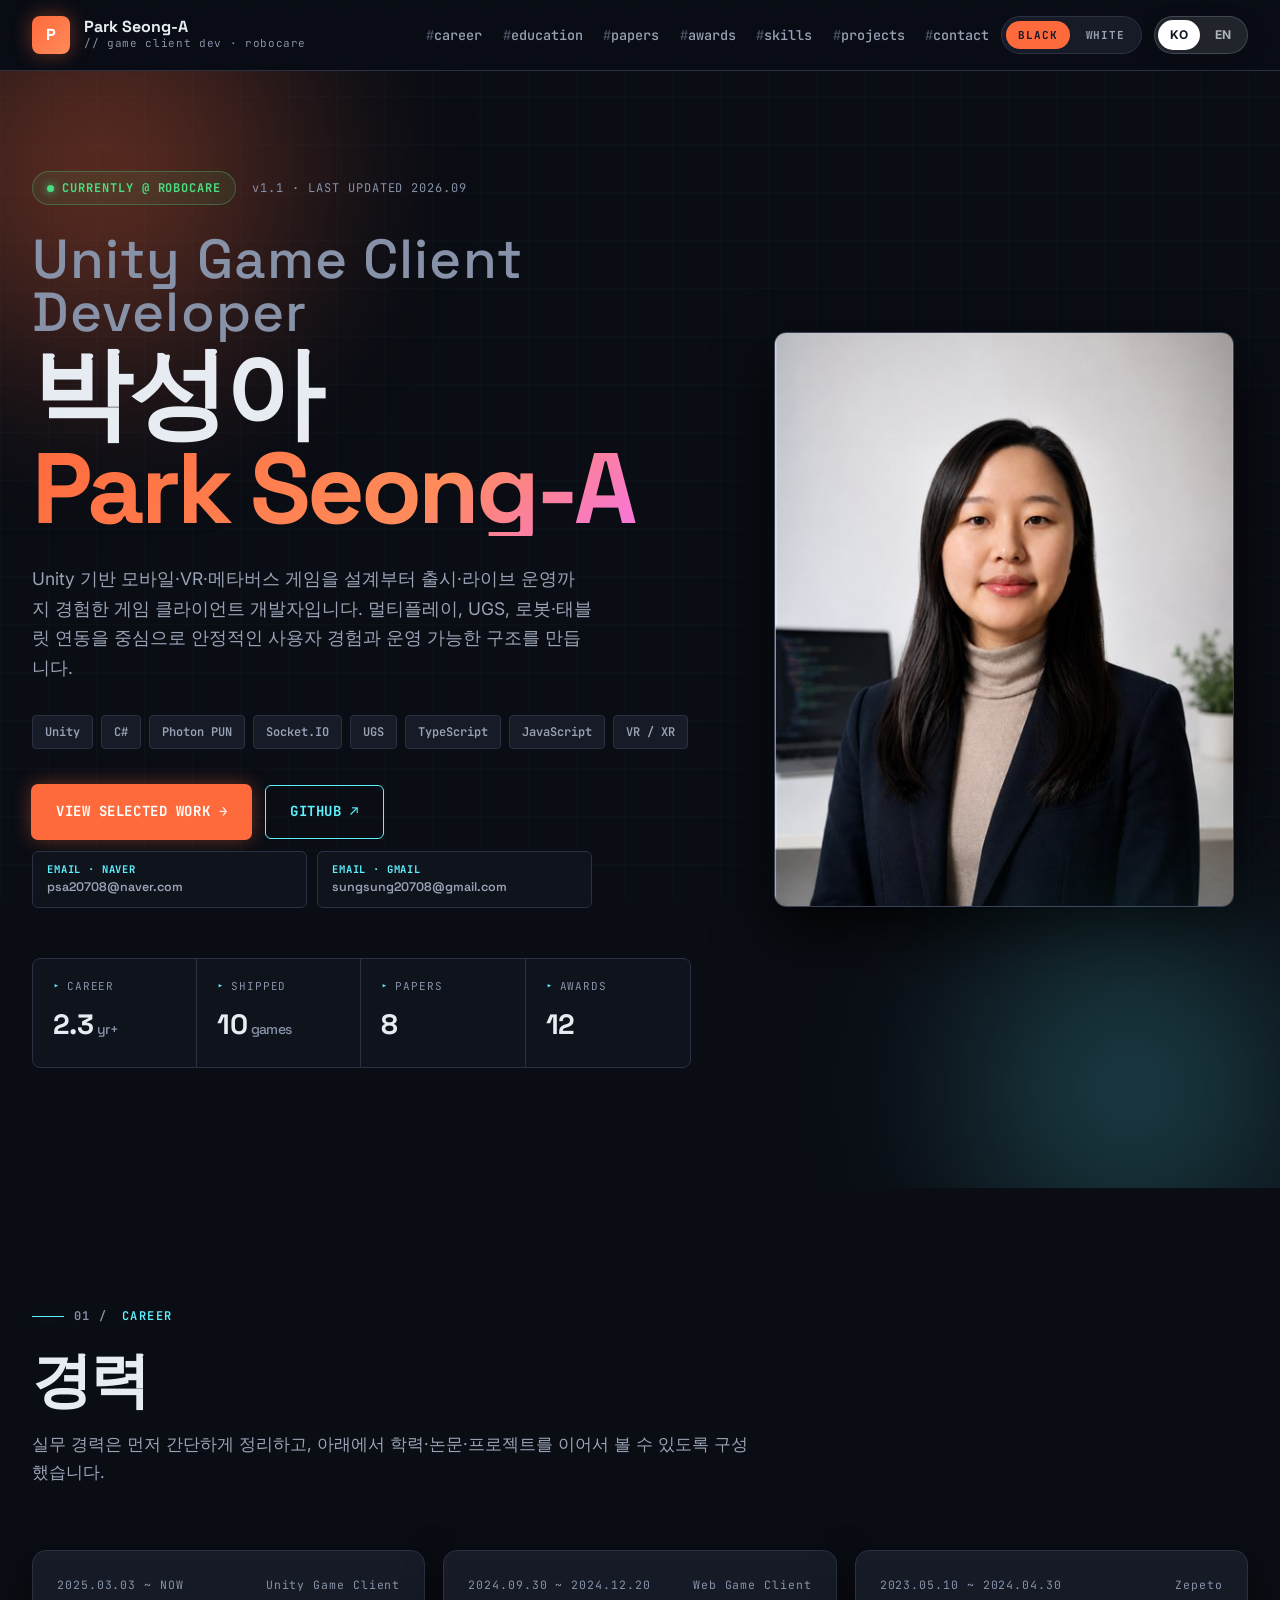
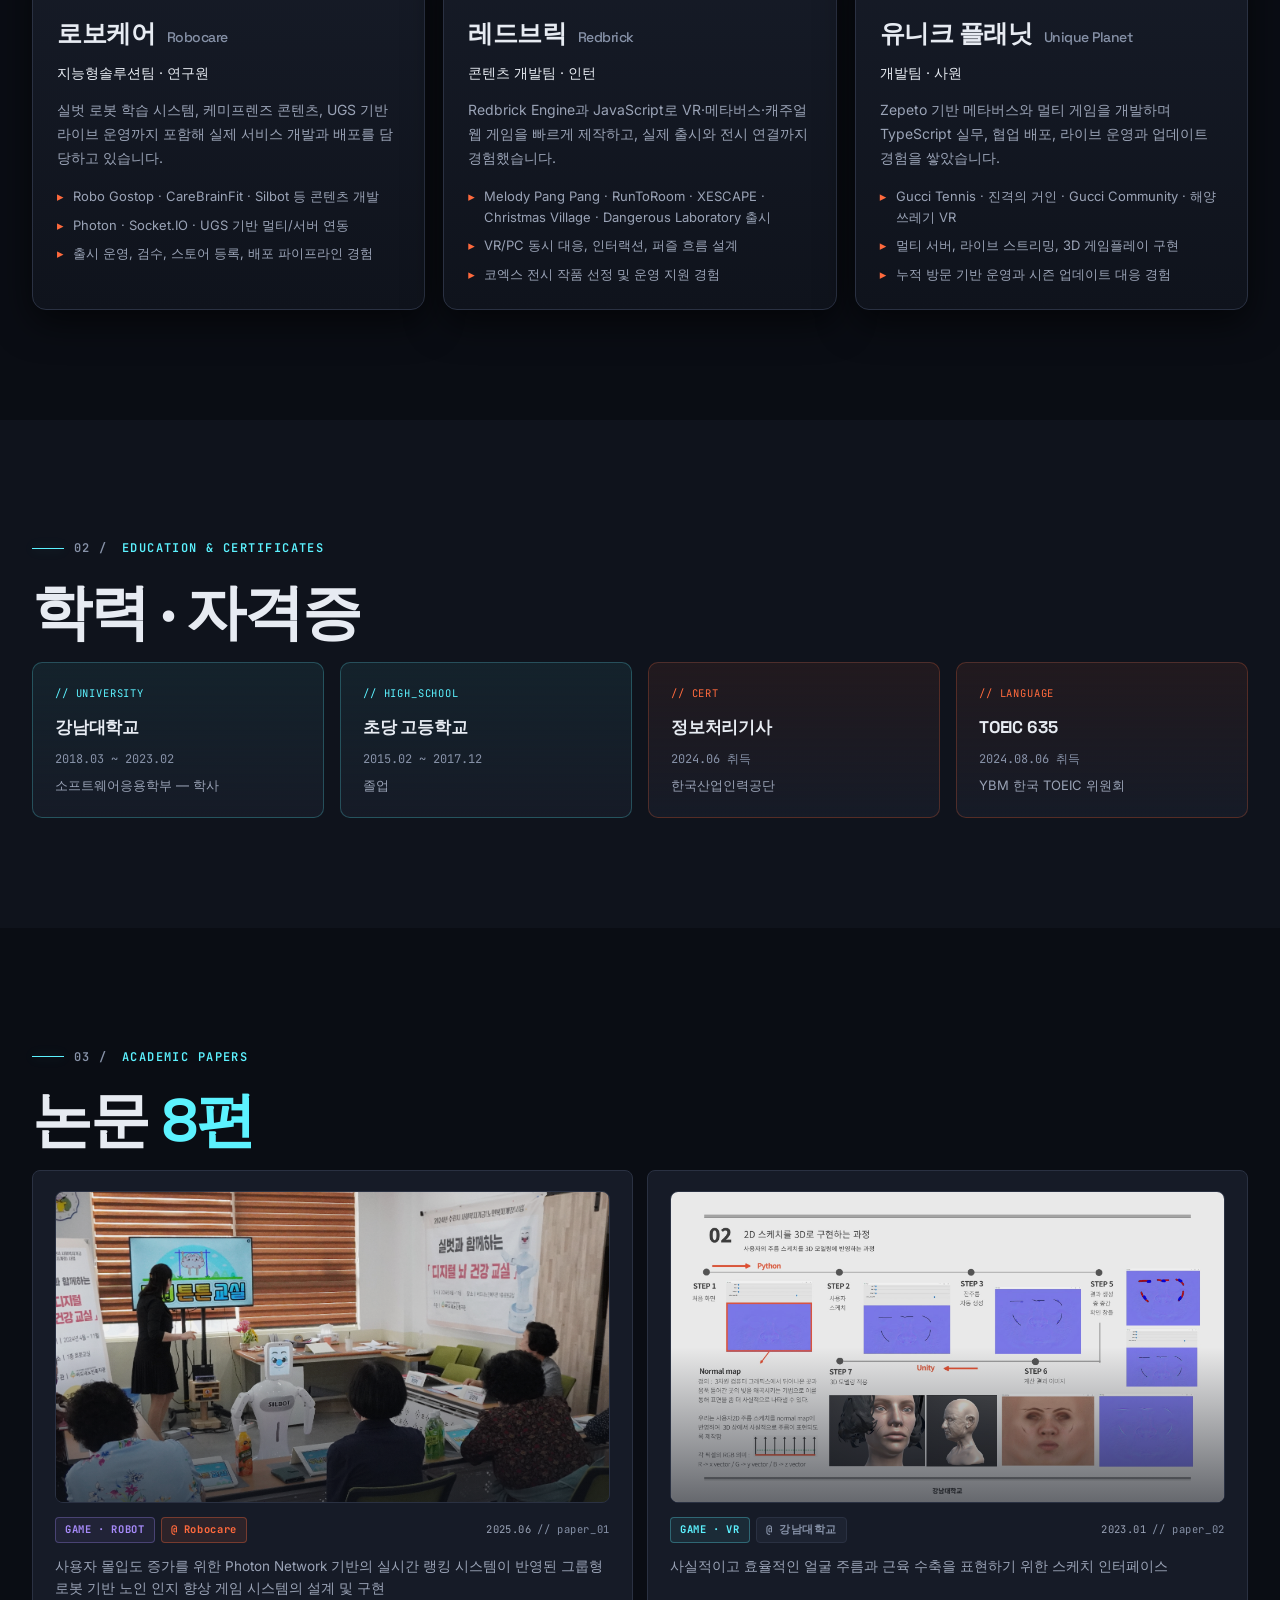
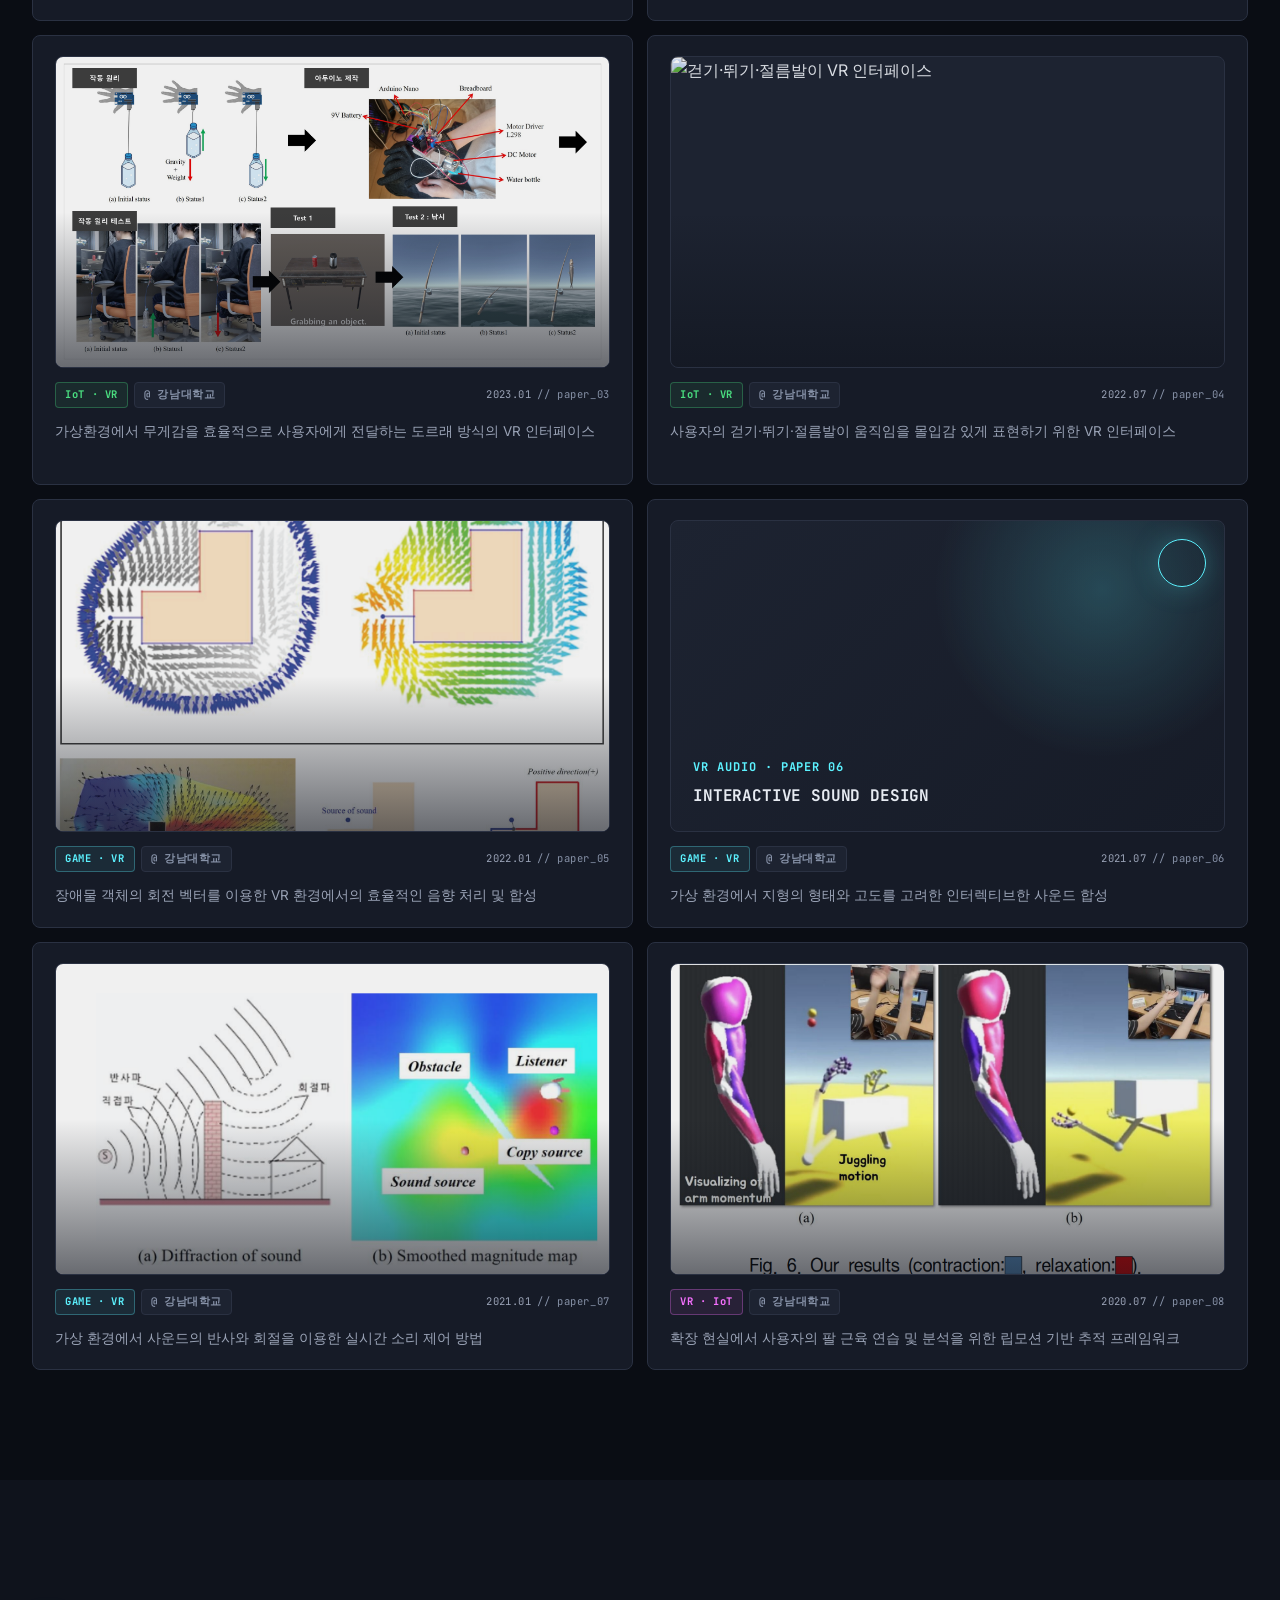
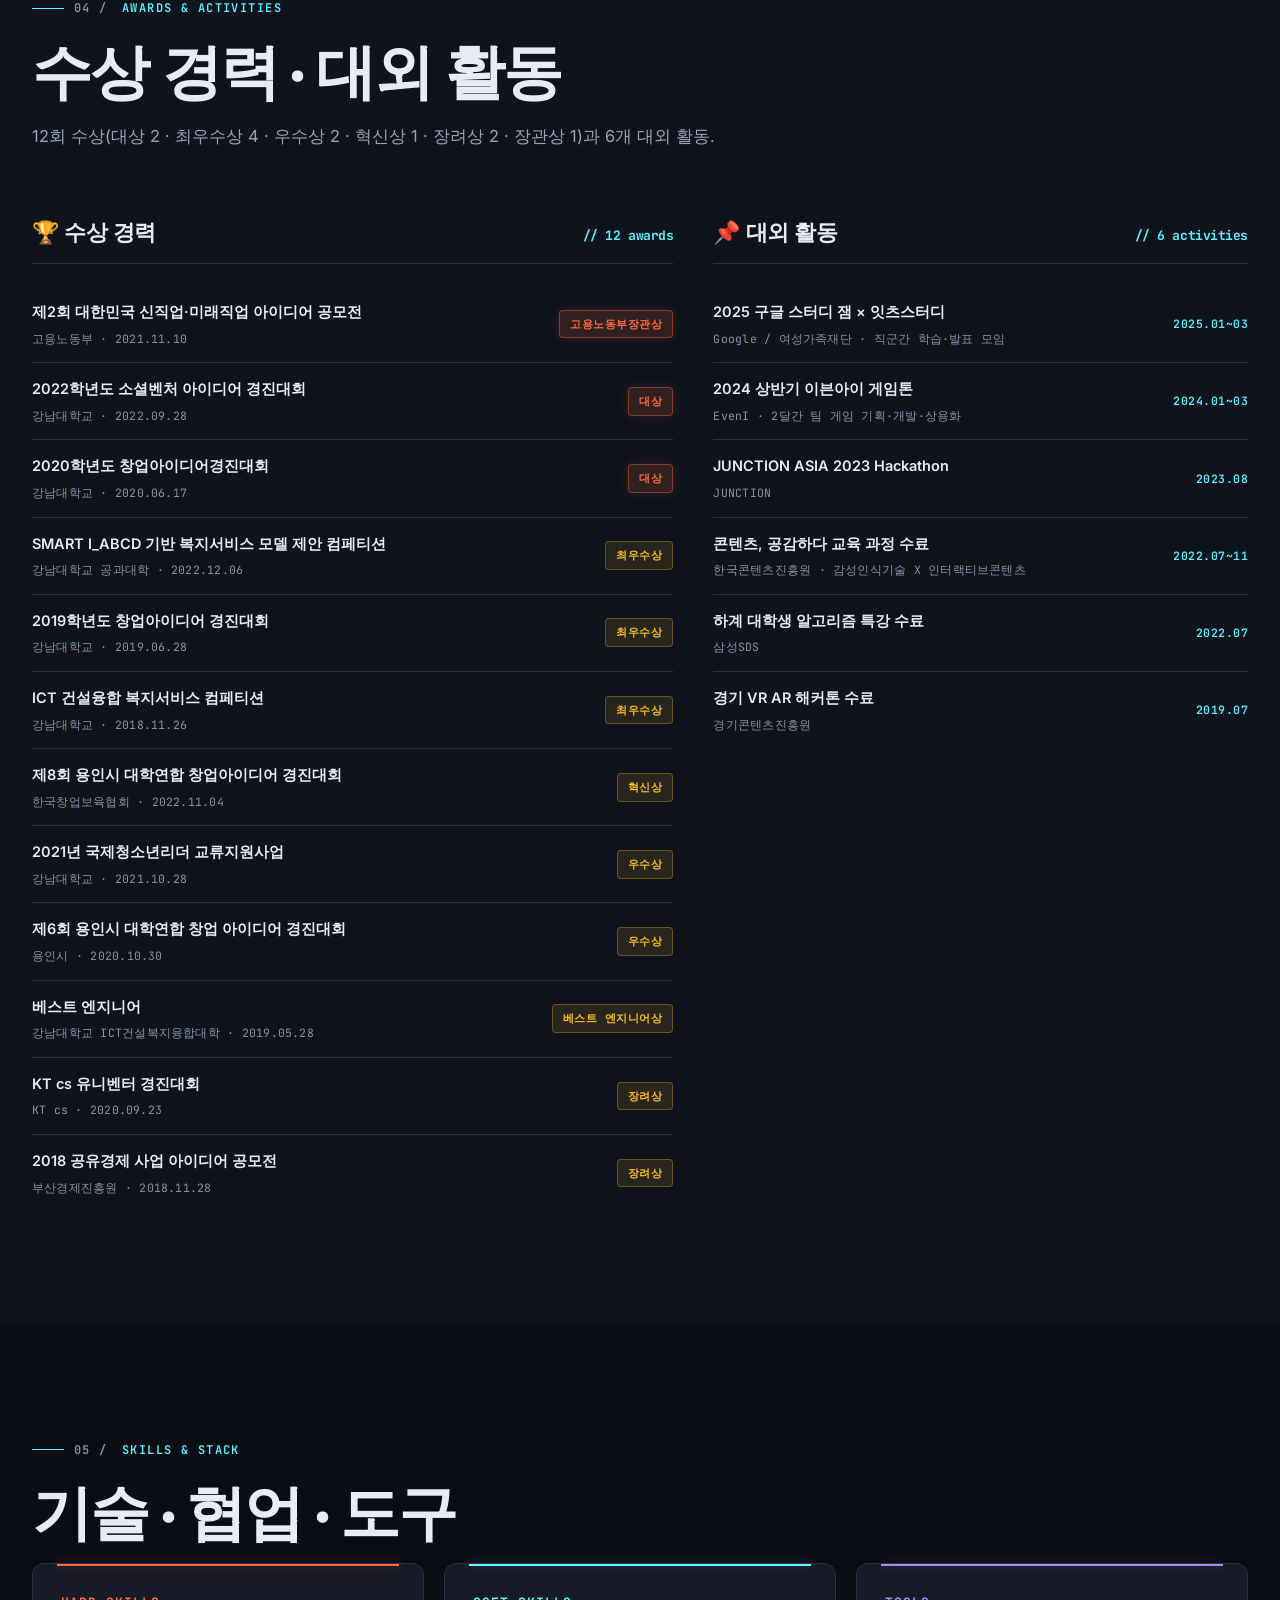
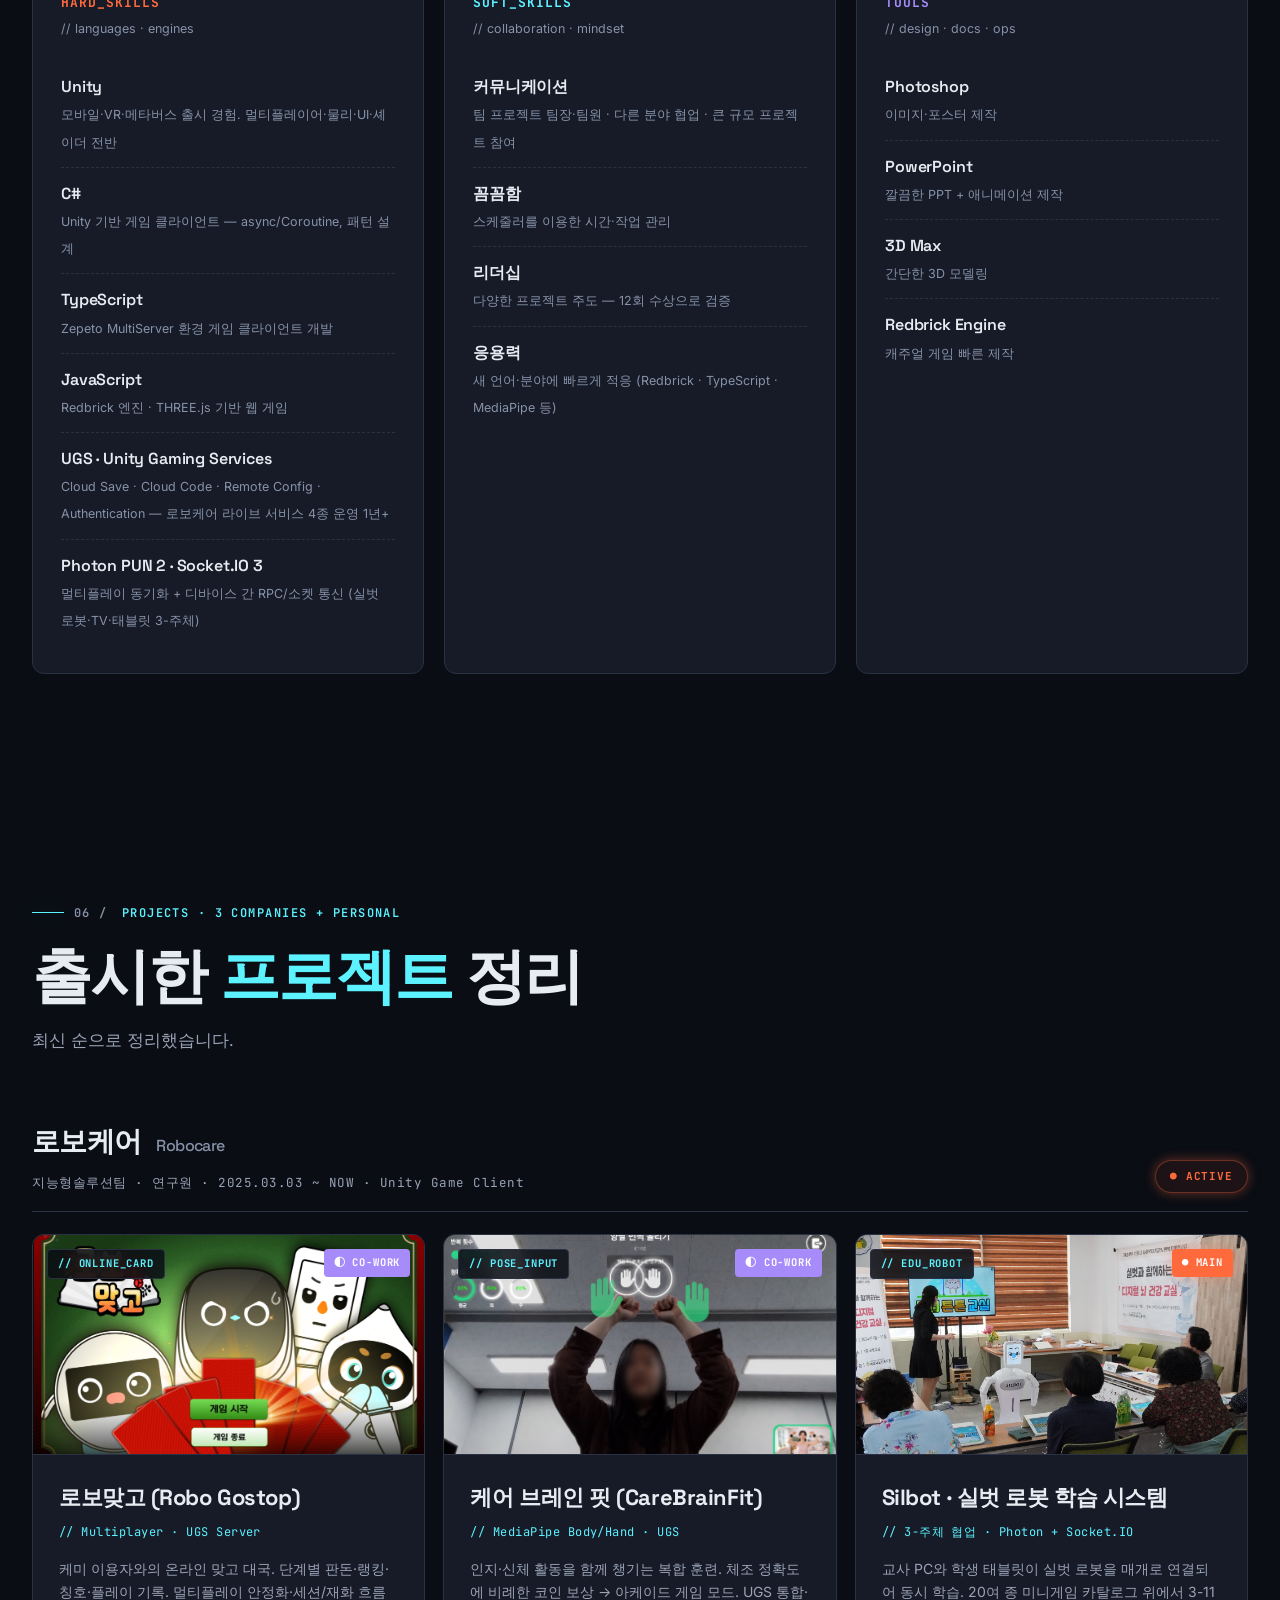
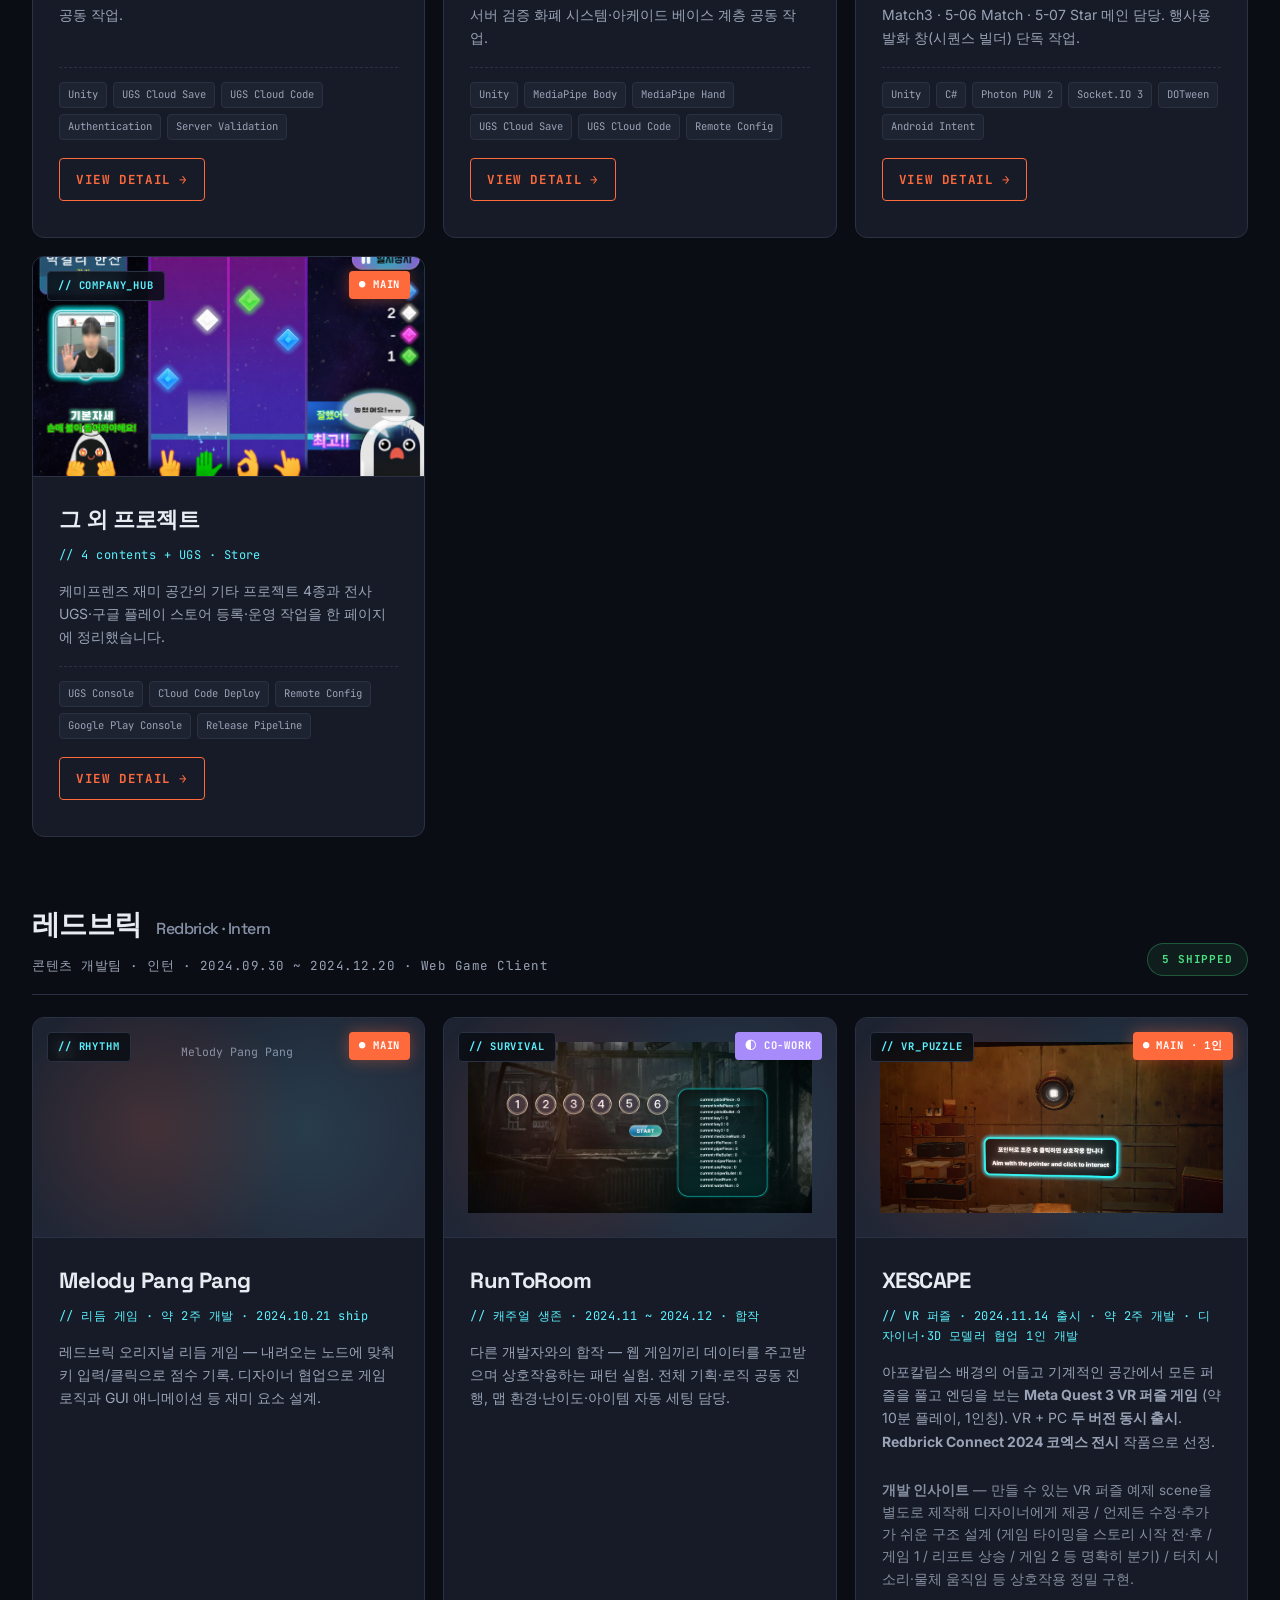
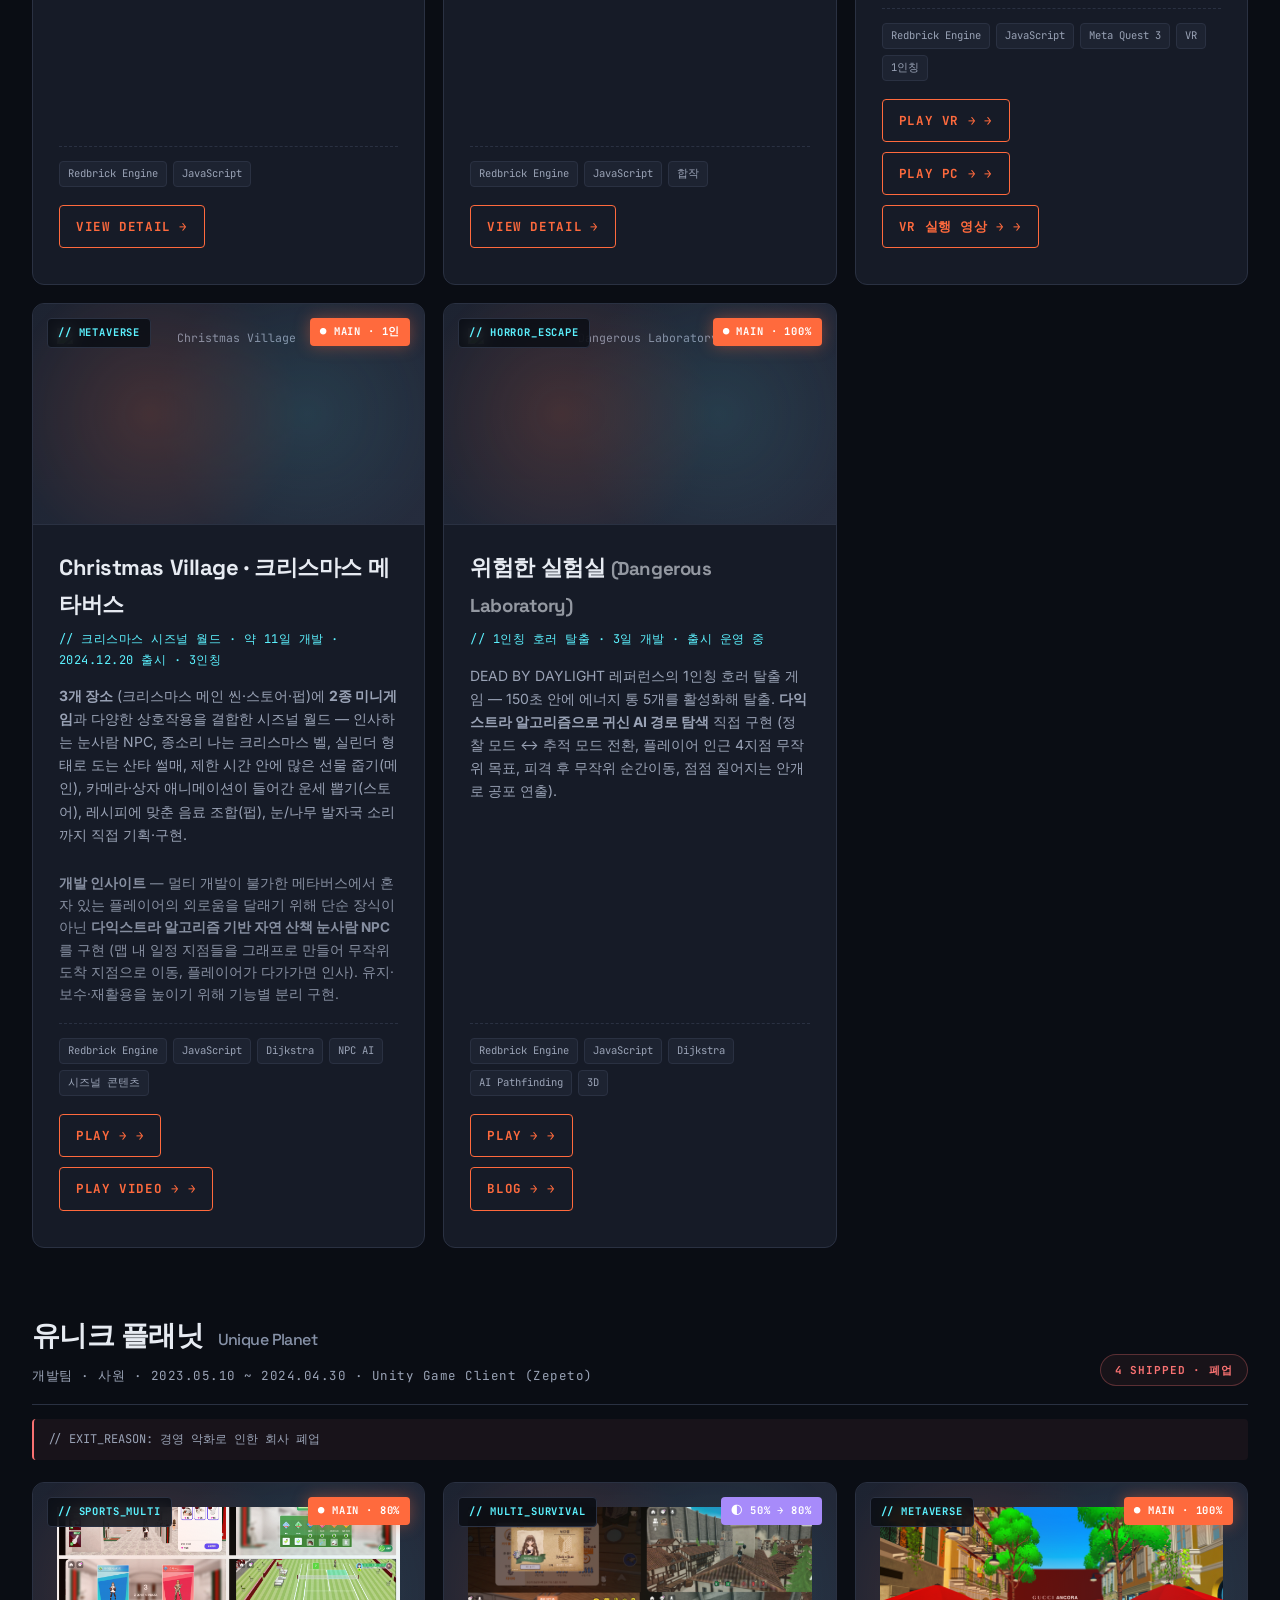
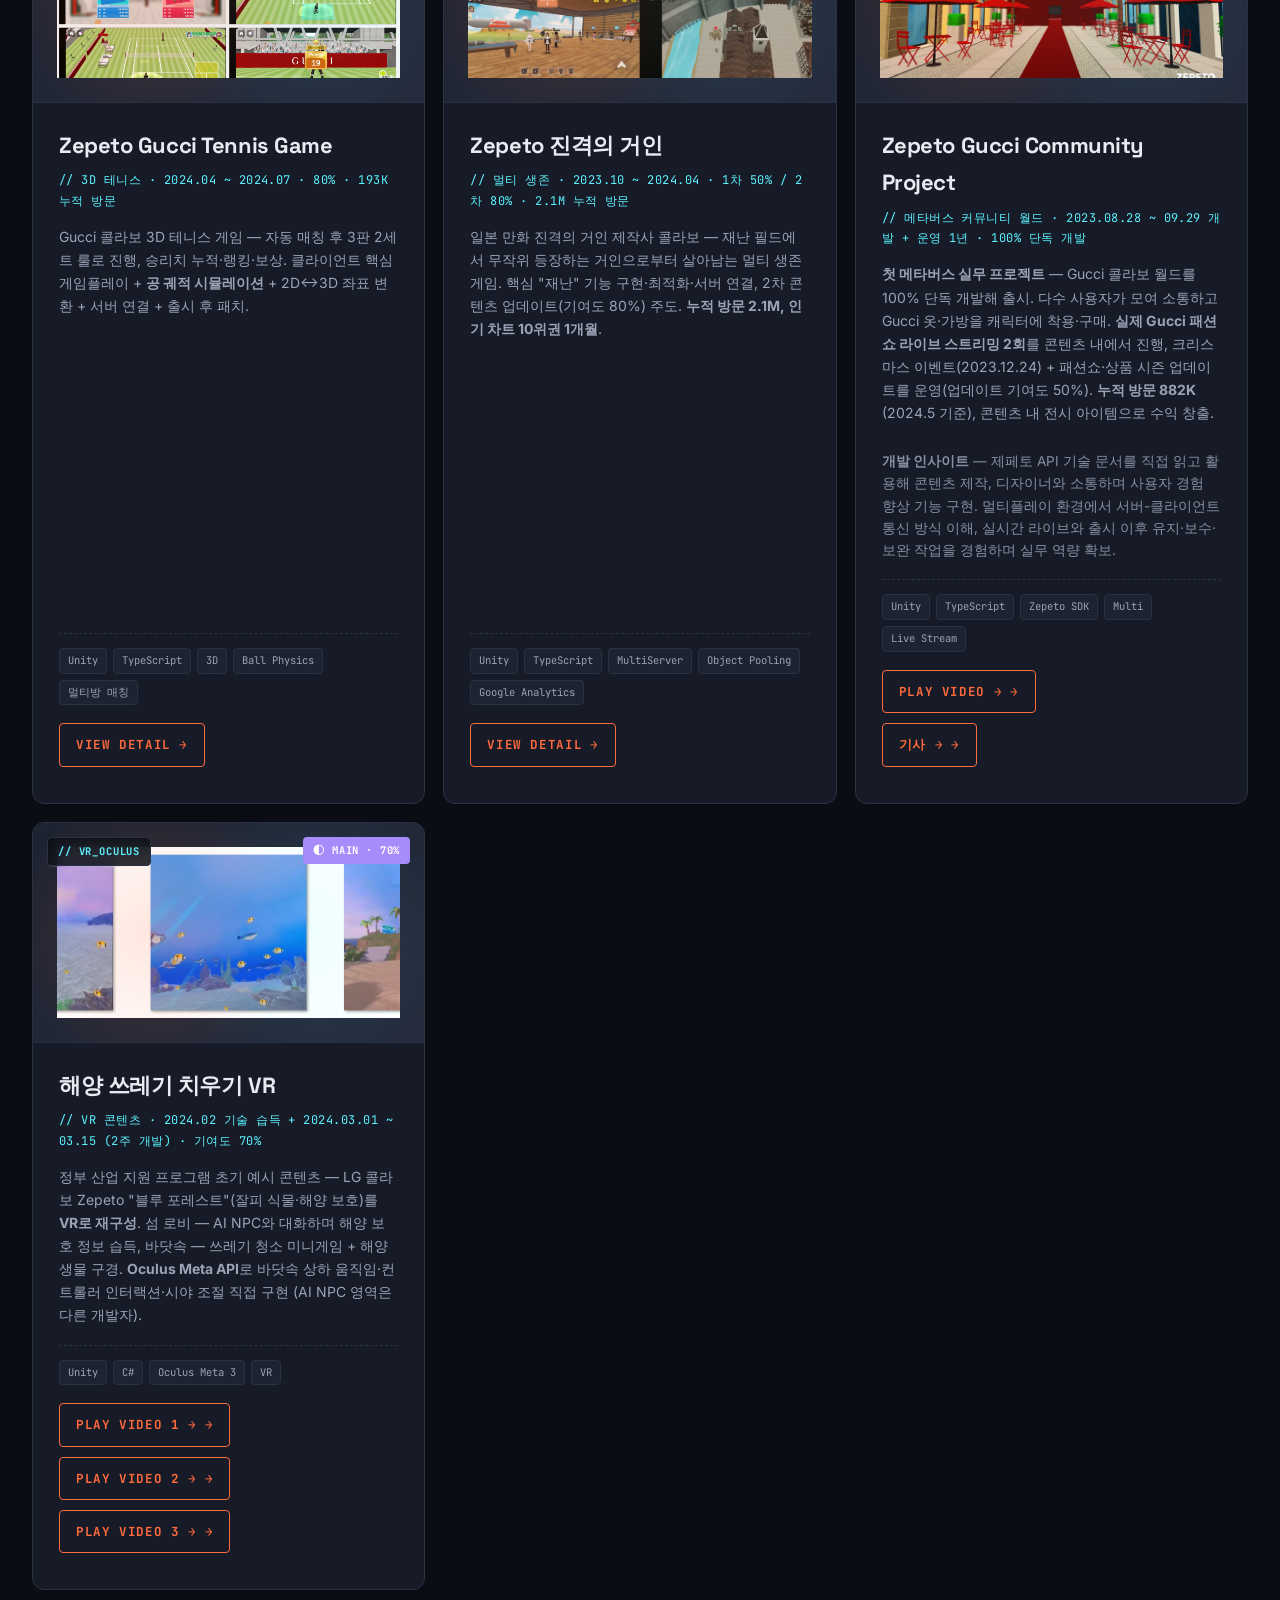
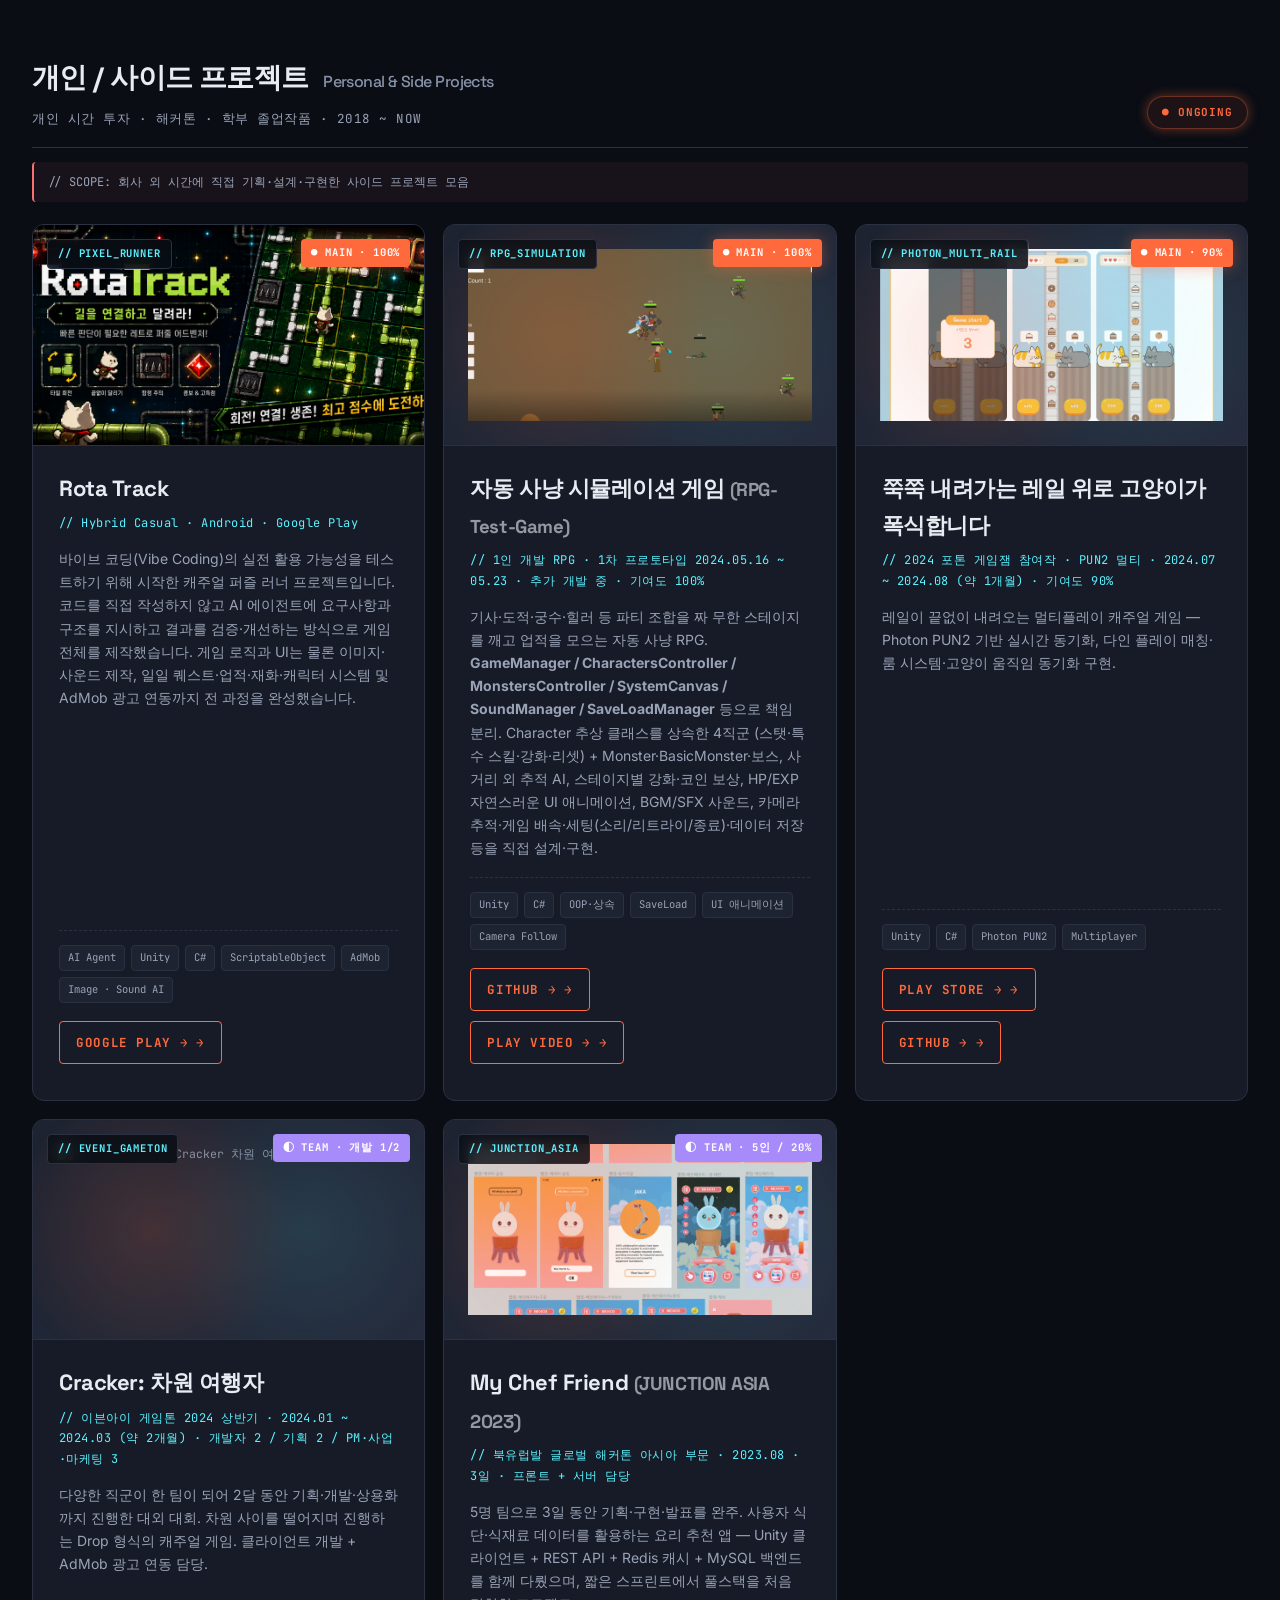
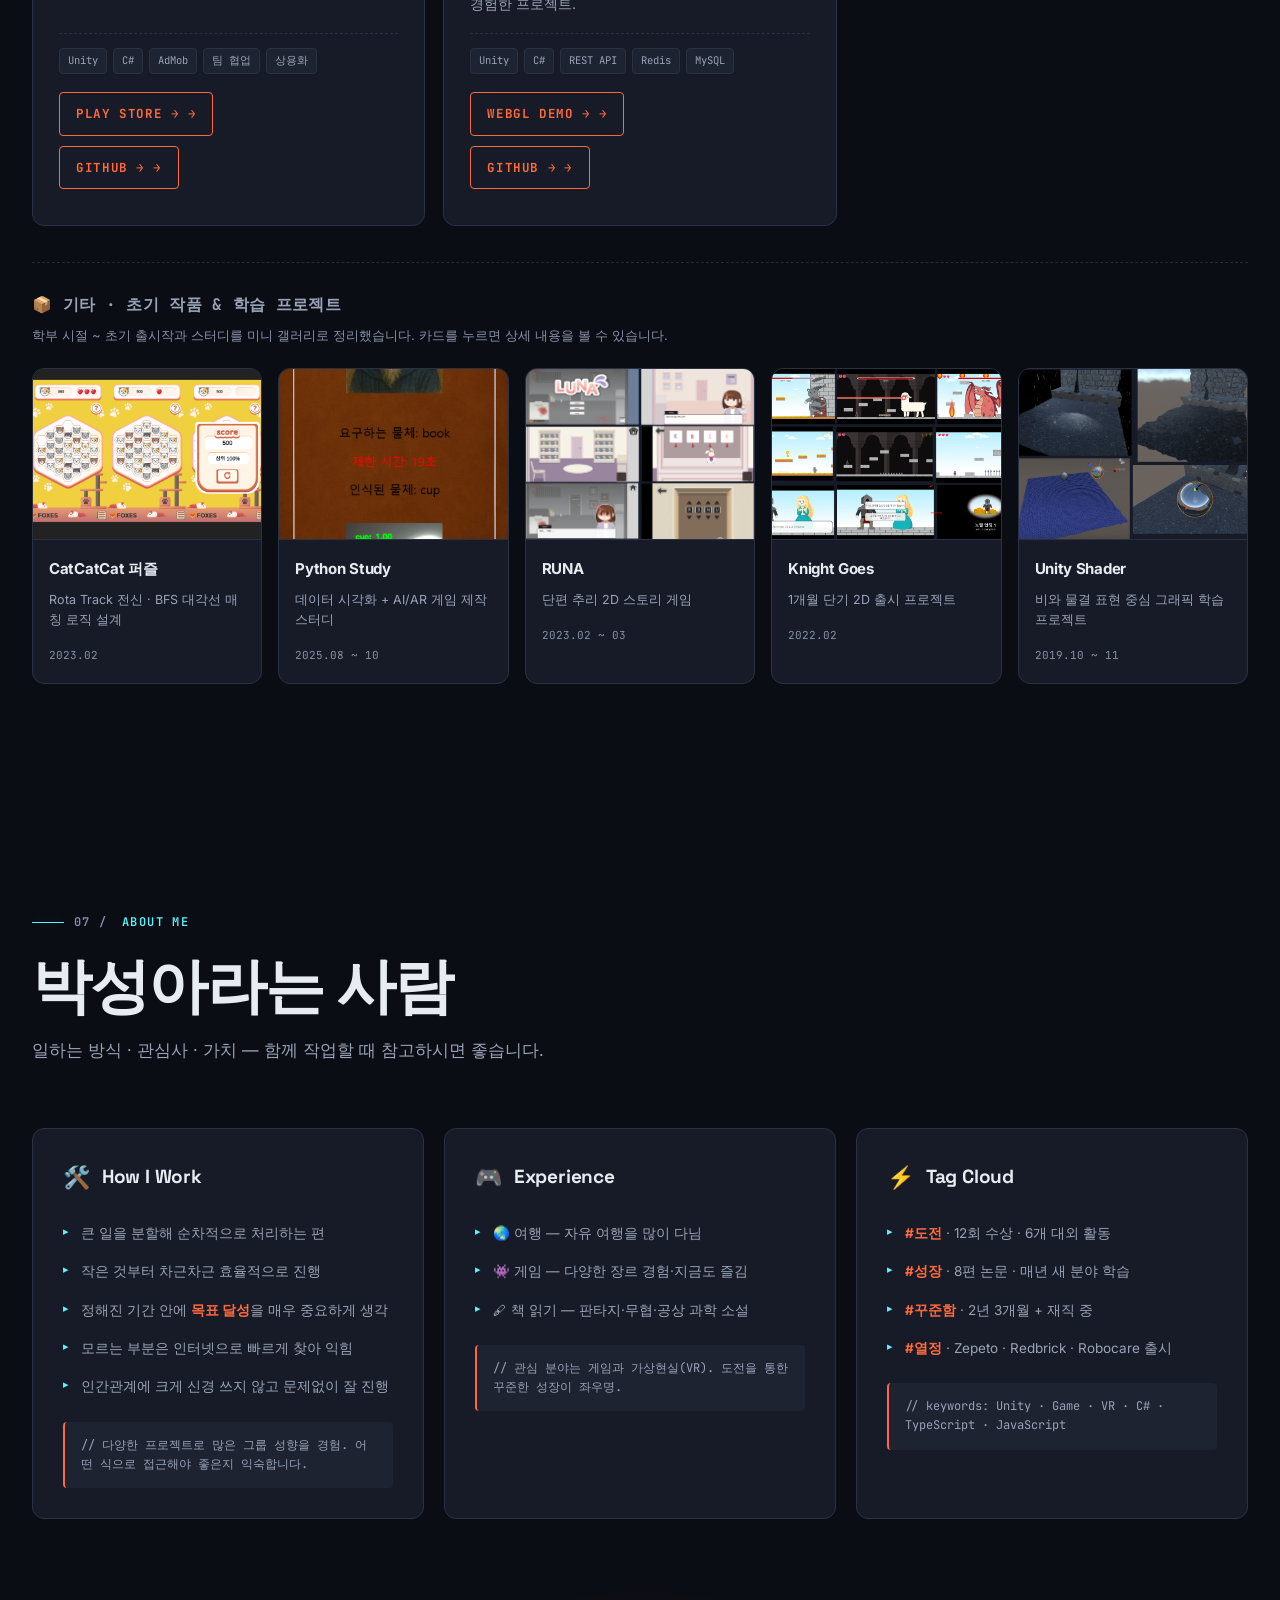
==== commit 3c87e3ba: "update" ====
--- a/index.html
+++ b/index.html
@@ -478,6 +478,44 @@
     }
     .btn-ghost:hover { background: rgba(92, 242, 255, 0.1); }
 
+    .hero-contact-actions {
+      display: grid;
+      grid-template-columns: repeat(2, minmax(0, 1fr));
+      gap: 10px;
+      max-width: 560px;
+      margin-top: 12px;
+    }
+    .hero-email-btn {
+      display: flex;
+      flex-direction: column;
+      gap: 3px;
+      min-width: 0;
+      padding: 11px 14px;
+      border: 1px solid var(--line);
+      border-radius: 6px;
+      background: var(--bg-1);
+      color: var(--text);
+      text-decoration: none;
+      transition: border-color .15s, background-color .15s, transform .15s;
+    }
+    .hero-email-btn:hover {
+      border-color: var(--accent);
+      background: var(--bg-2);
+      transform: translateY(-2px);
+    }
+    .hero-email-btn .channel {
+      color: var(--cyan);
+      font: 700 10.5px/1.2 "JetBrains Mono", monospace;
+      letter-spacing: .08em;
+    }
+    .hero-email-btn .address {
+      overflow: hidden;
+      color: var(--text-dim);
+      font: 600 12.5px/1.35 "Space Grotesk", sans-serif;
+      text-overflow: ellipsis;
+      white-space: nowrap;
+    }
+
     /* Hero stats — terminal style */
     .hero-stats {
       margin-top: 50px;
@@ -1411,6 +1449,10 @@
       letter-spacing: -0.01em;
     }
     .contact-card a:hover { color: var(--accent); }
+    .contact-email-list {
+      display: grid;
+      gap: 5px;
+    }
 
     .extras-gallery {
       display: grid;
@@ -1512,6 +1554,18 @@
     }
     @media (max-width: 720px) {
       .feat-grid { grid-template-columns: 1fr; }
+      .hero-cta {
+        display: grid;
+        grid-template-columns: minmax(0, 1fr) auto;
+        gap: 10px;
+      }
+      .hero-cta .btn {
+        justify-content: center;
+        padding: 13px 14px;
+        font-size: 12px;
+      }
+      .hero-contact-actions { grid-template-columns: 1fr; }
+      .hero-email-btn .address { white-space: normal; }
     }
     @media (max-width: 900px) {
       section { padding: 70px 22px; }
@@ -1575,21 +1629,30 @@
           <span>v1.1 · LAST UPDATED 2026.09</span>
         </div>
         <h1>
-          <span class="l1">Game Client Developer</span>
+          <span class="l1">Unity Game Client Developer</span>
           <span class="l2">박성아</span>
           <span class="l3">Park Seong-A</span>
         </h1>
         <p class="lead">
-          Unity 기반 모바일·VR·메타버스 게임을 출시·운영해 본 게임 클라이언트 개발자로
-          현재 로보케어 지능형솔루션팀에서 실벗 로봇 학습 시스템과 케미프렌즈 콘텐츠를 개발하고 있습니다.
-          새로운 도전과 경험을 즐기며 사람들에게 도움이 되고 재미를 주는 게임을 만들고 있습니다.
+          Unity 기반 모바일·VR·메타버스 게임을 설계부터 출시·라이브 운영까지 경험한 게임 클라이언트 개발자입니다.
+          멀티플레이, UGS, 로봇·태블릿 연동을 중심으로 안정적인 사용자 경험과 운영 가능한 구조를 만듭니다.
         </p>
         <div class="tags">
           <span>Unity</span><span>C#</span><span>Photon PUN</span><span>Socket.IO</span><span>UGS</span><span>TypeScript</span><span>JavaScript</span><span>VR / XR</span>
         </div>
         <div class="hero-cta">
-          <a class="btn btn-primary" href="#projects">VIEW PROJECTS →</a>
-          <a class="btn btn-ghost" href="#contact">CONTACT</a>
+          <a class="btn btn-primary" href="#projects">VIEW SELECTED WORK →</a>
+          <a class="btn btn-ghost" href="https://github.com/Seonga02024" target="_blank" rel="noopener">GITHUB ↗</a>
+        </div>
+        <div class="hero-contact-actions" aria-label="Direct email contacts">
+          <a class="hero-email-btn" href="mailto:psa20708@naver.com">
+            <span class="channel">EMAIL · NAVER</span>
+            <span class="address">psa20708@naver.com</span>
+          </a>
+          <a class="hero-email-btn" href="mailto:sungsung20708@gmail.com">
+            <span class="channel">EMAIL · GMAIL</span>
+            <span class="address">sungsung20708@gmail.com</span>
+          </a>
         </div>
         <div class="hero-stats">
           <div>
@@ -2565,7 +2628,10 @@
         <div class="contact-card">
           <div class="icon">✉️</div>
           <h3>EMAIL</h3>
-          <a href="mailto:psa20708@naver.com">psa20708@naver.com</a>
+          <div class="contact-email-list">
+            <a href="mailto:psa20708@naver.com">psa20708@naver.com</a>
+            <a href="mailto:sungsung20708@gmail.com">sungsung20708@gmail.com</a>
+          </div>
         </div>
 
         <div class="contact-card">
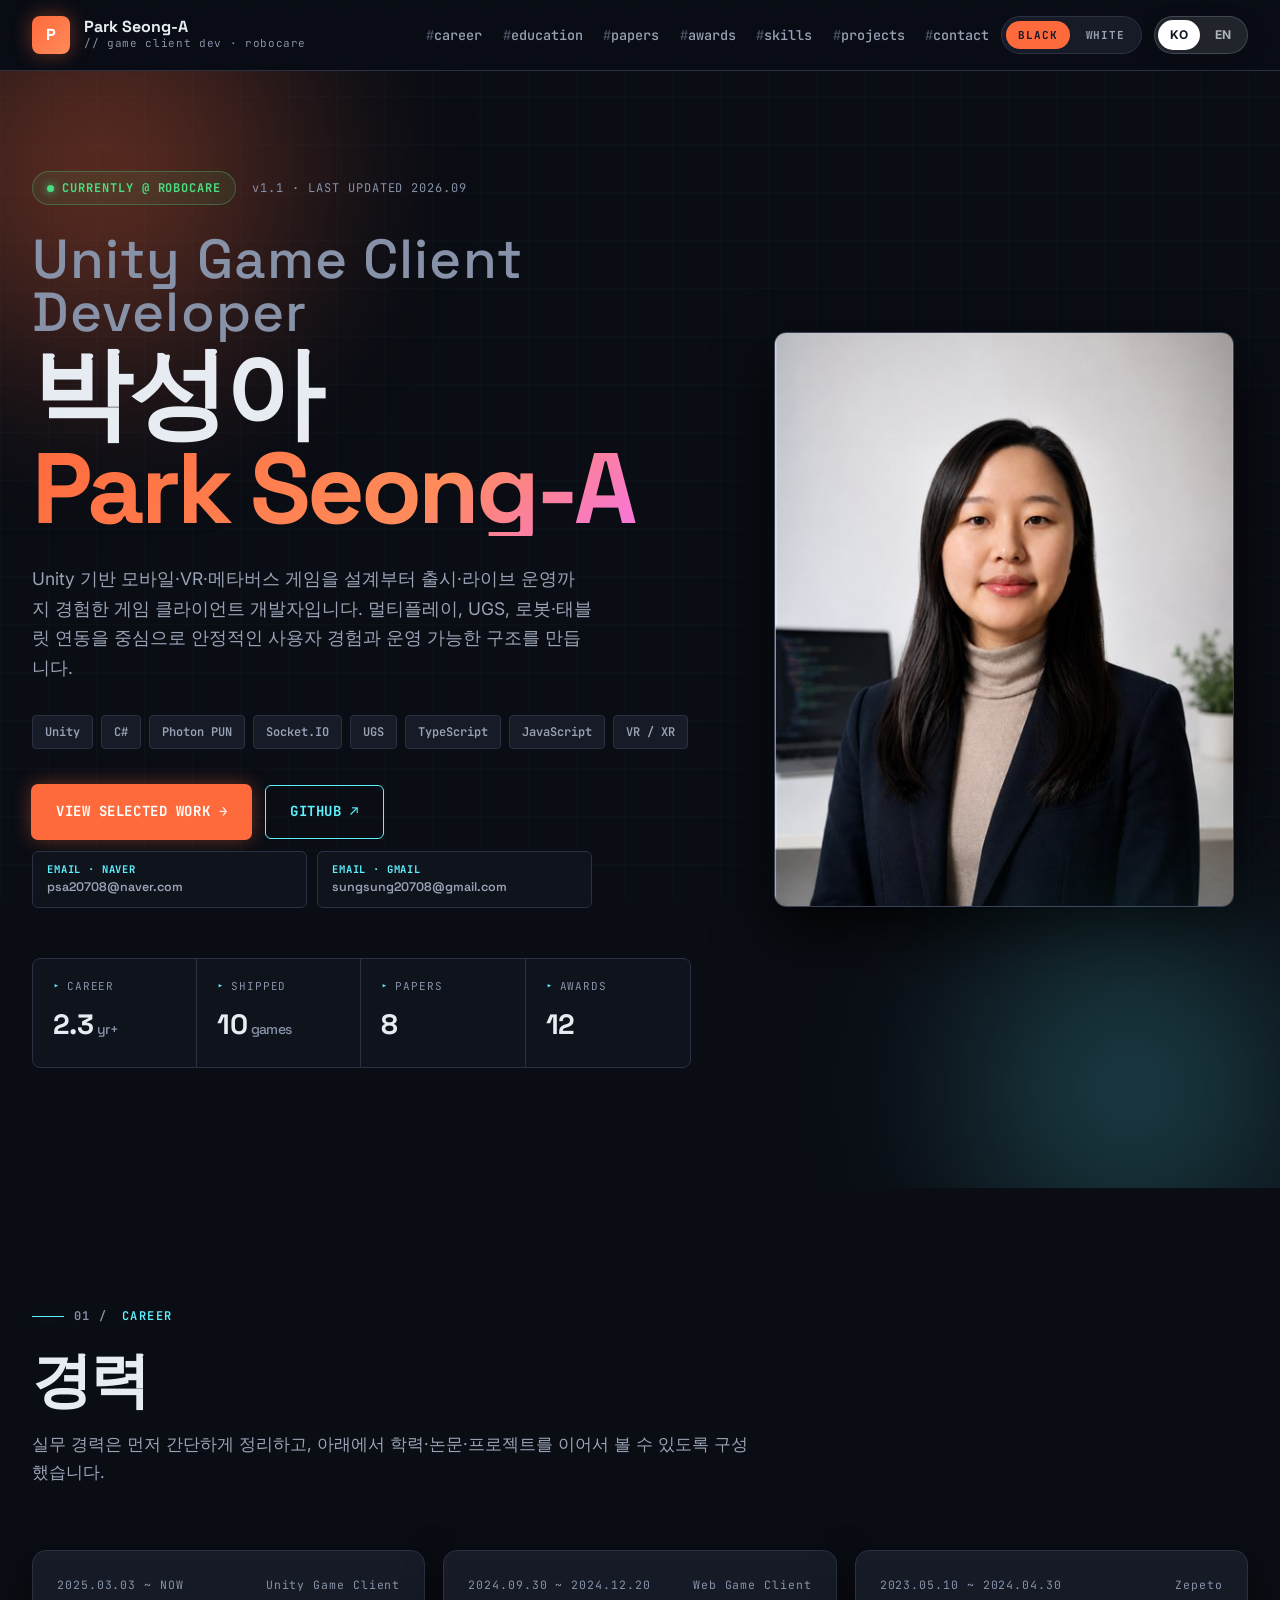
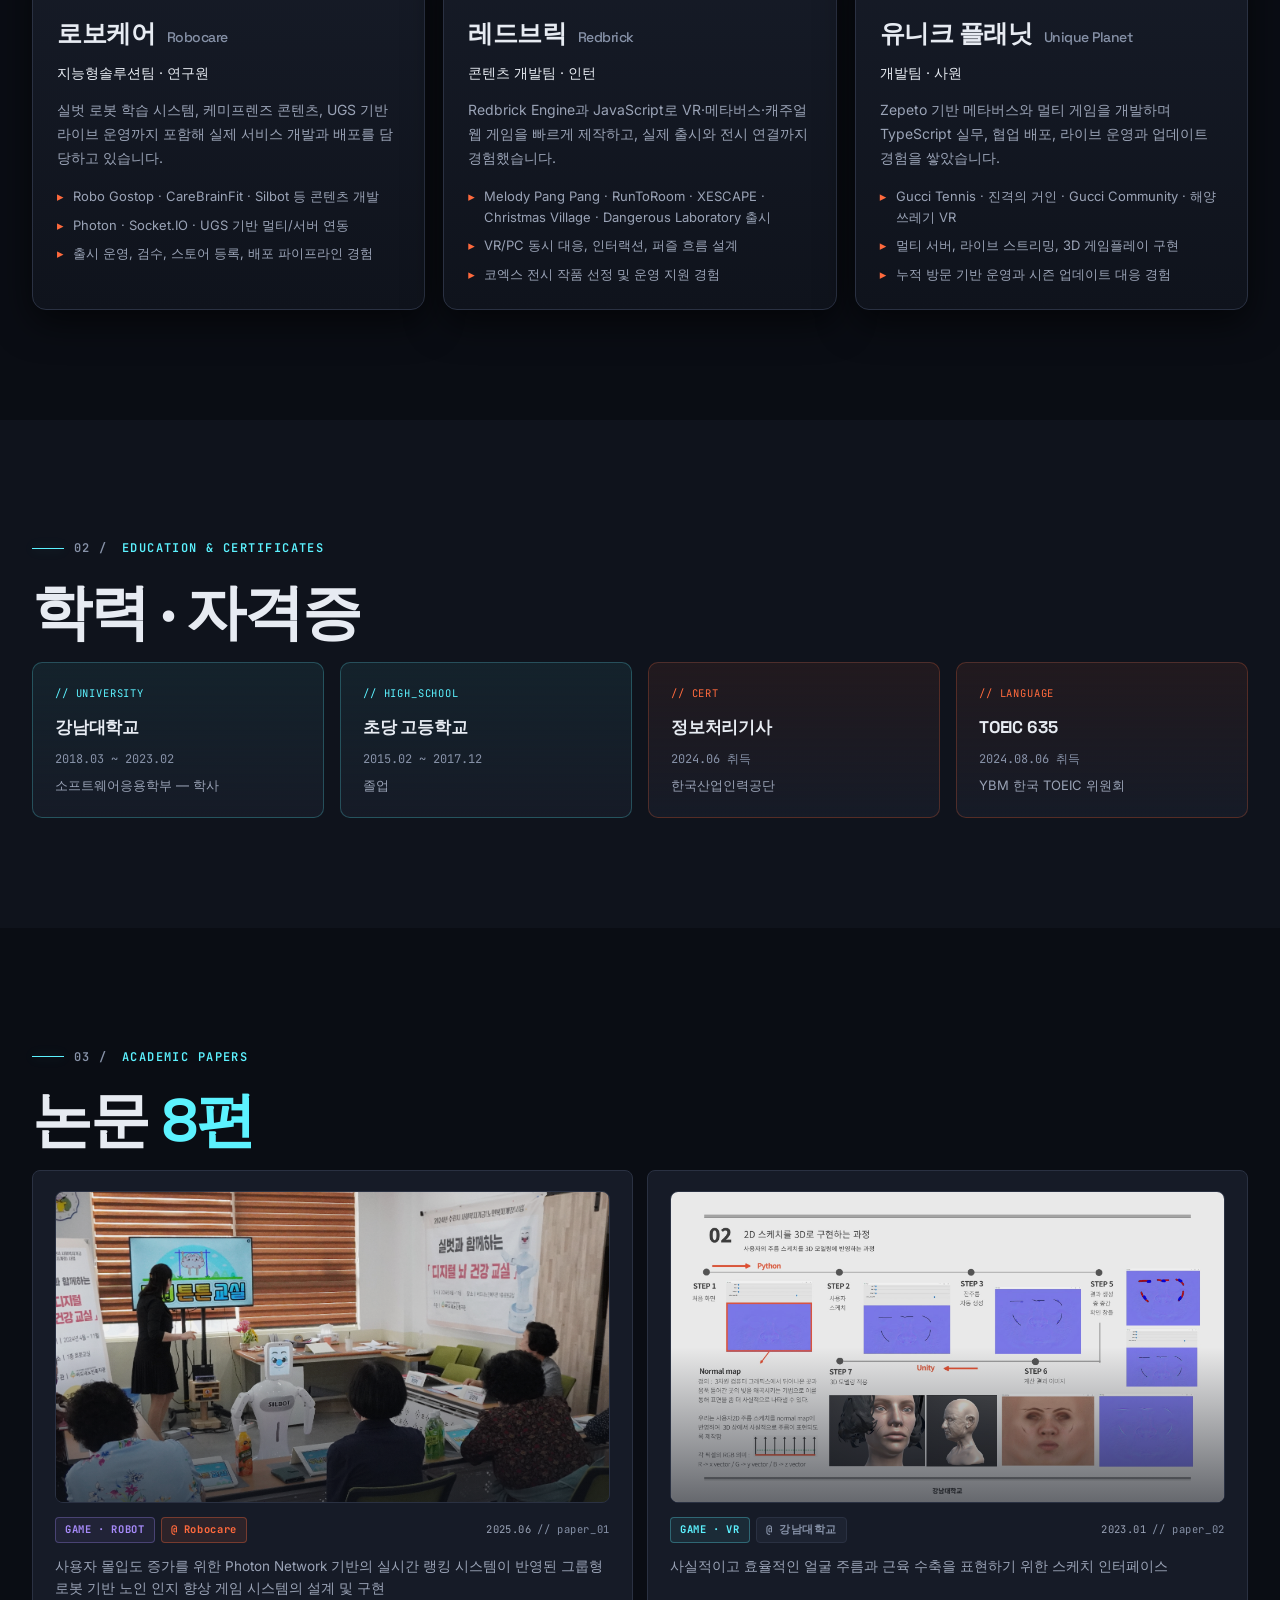
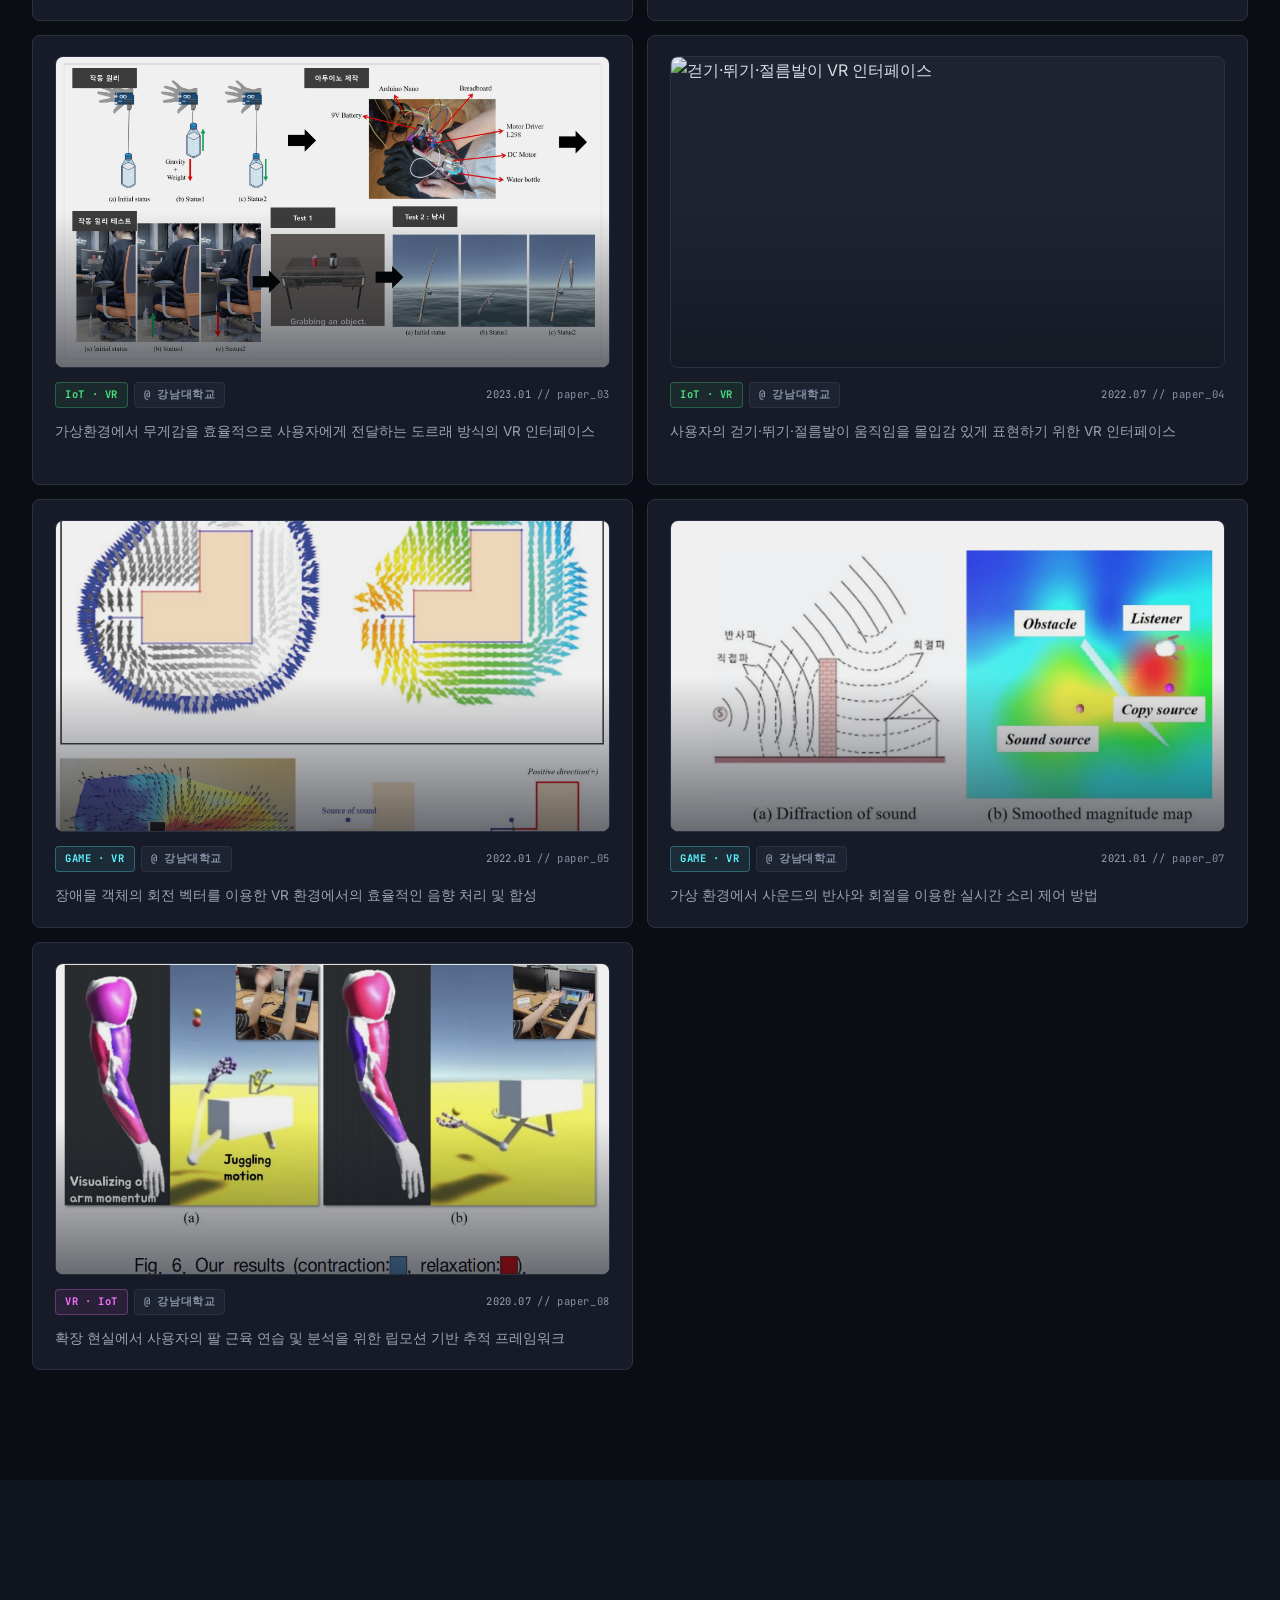
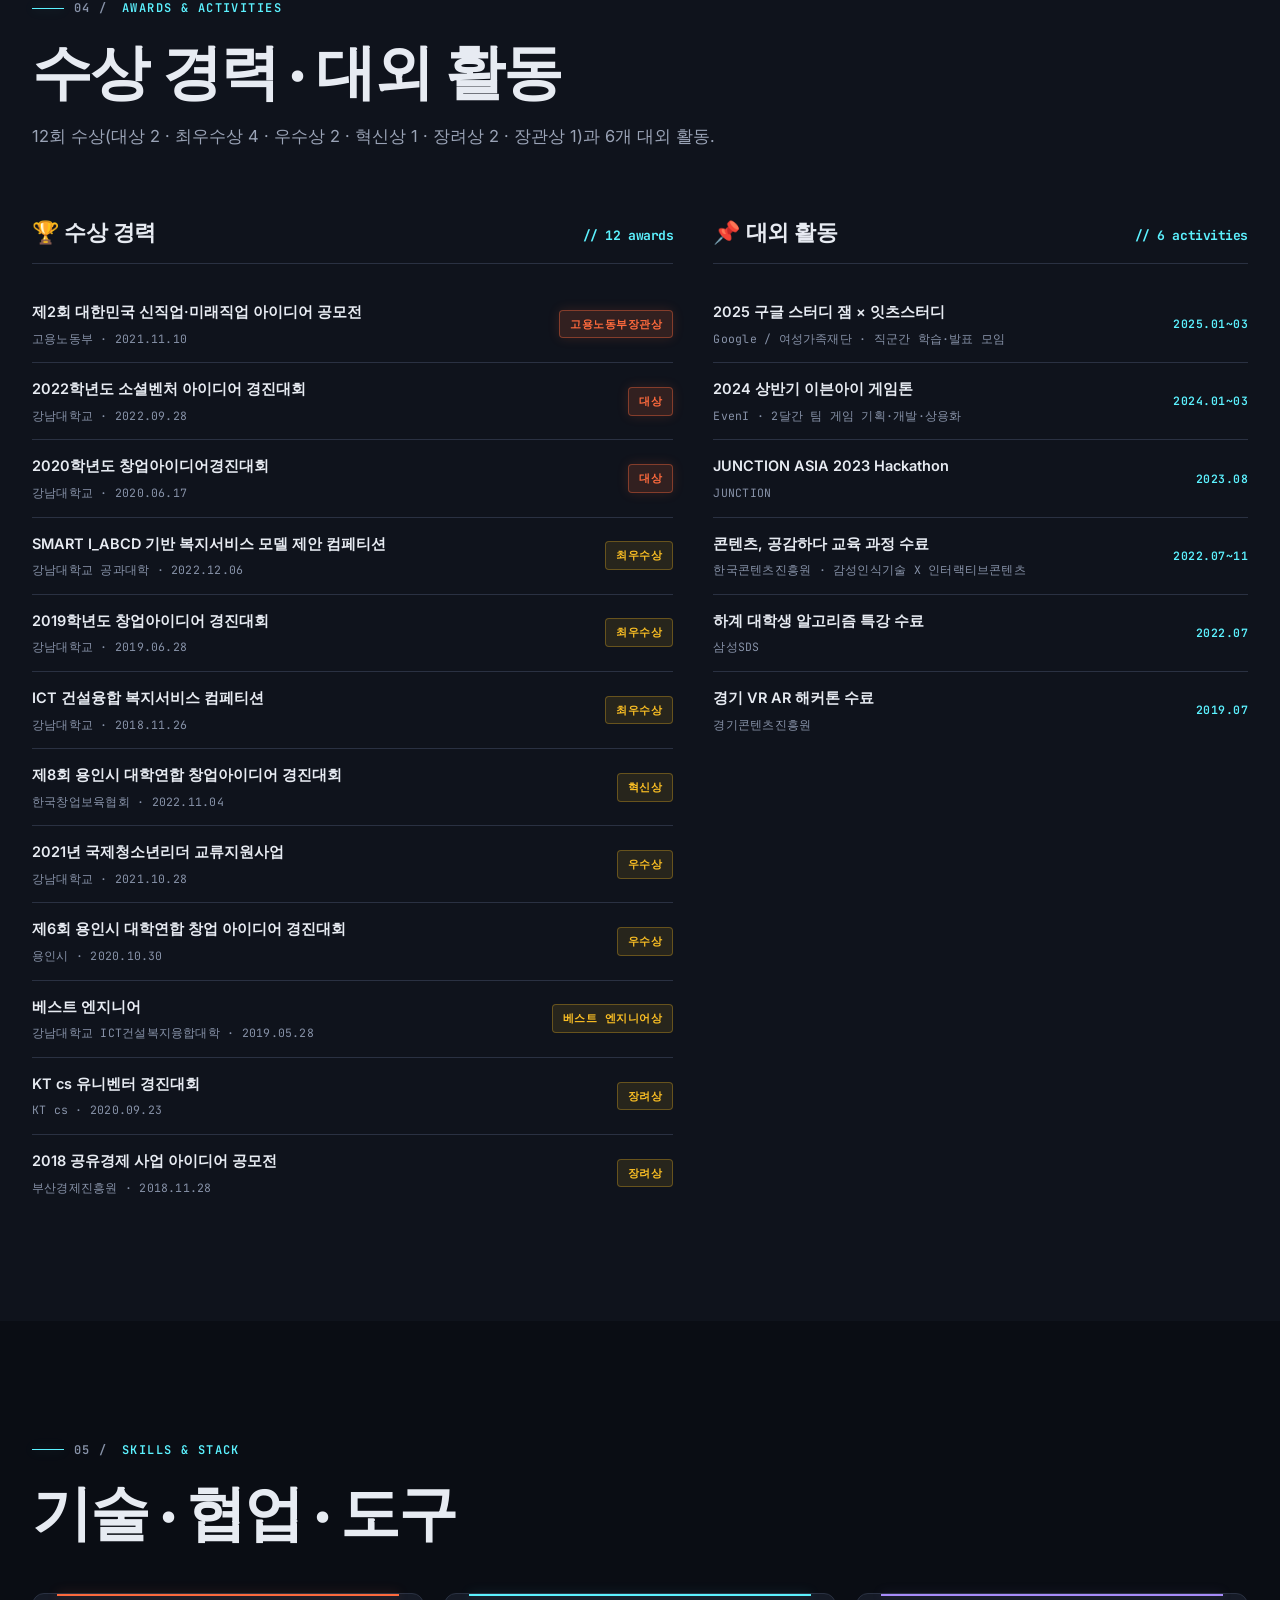
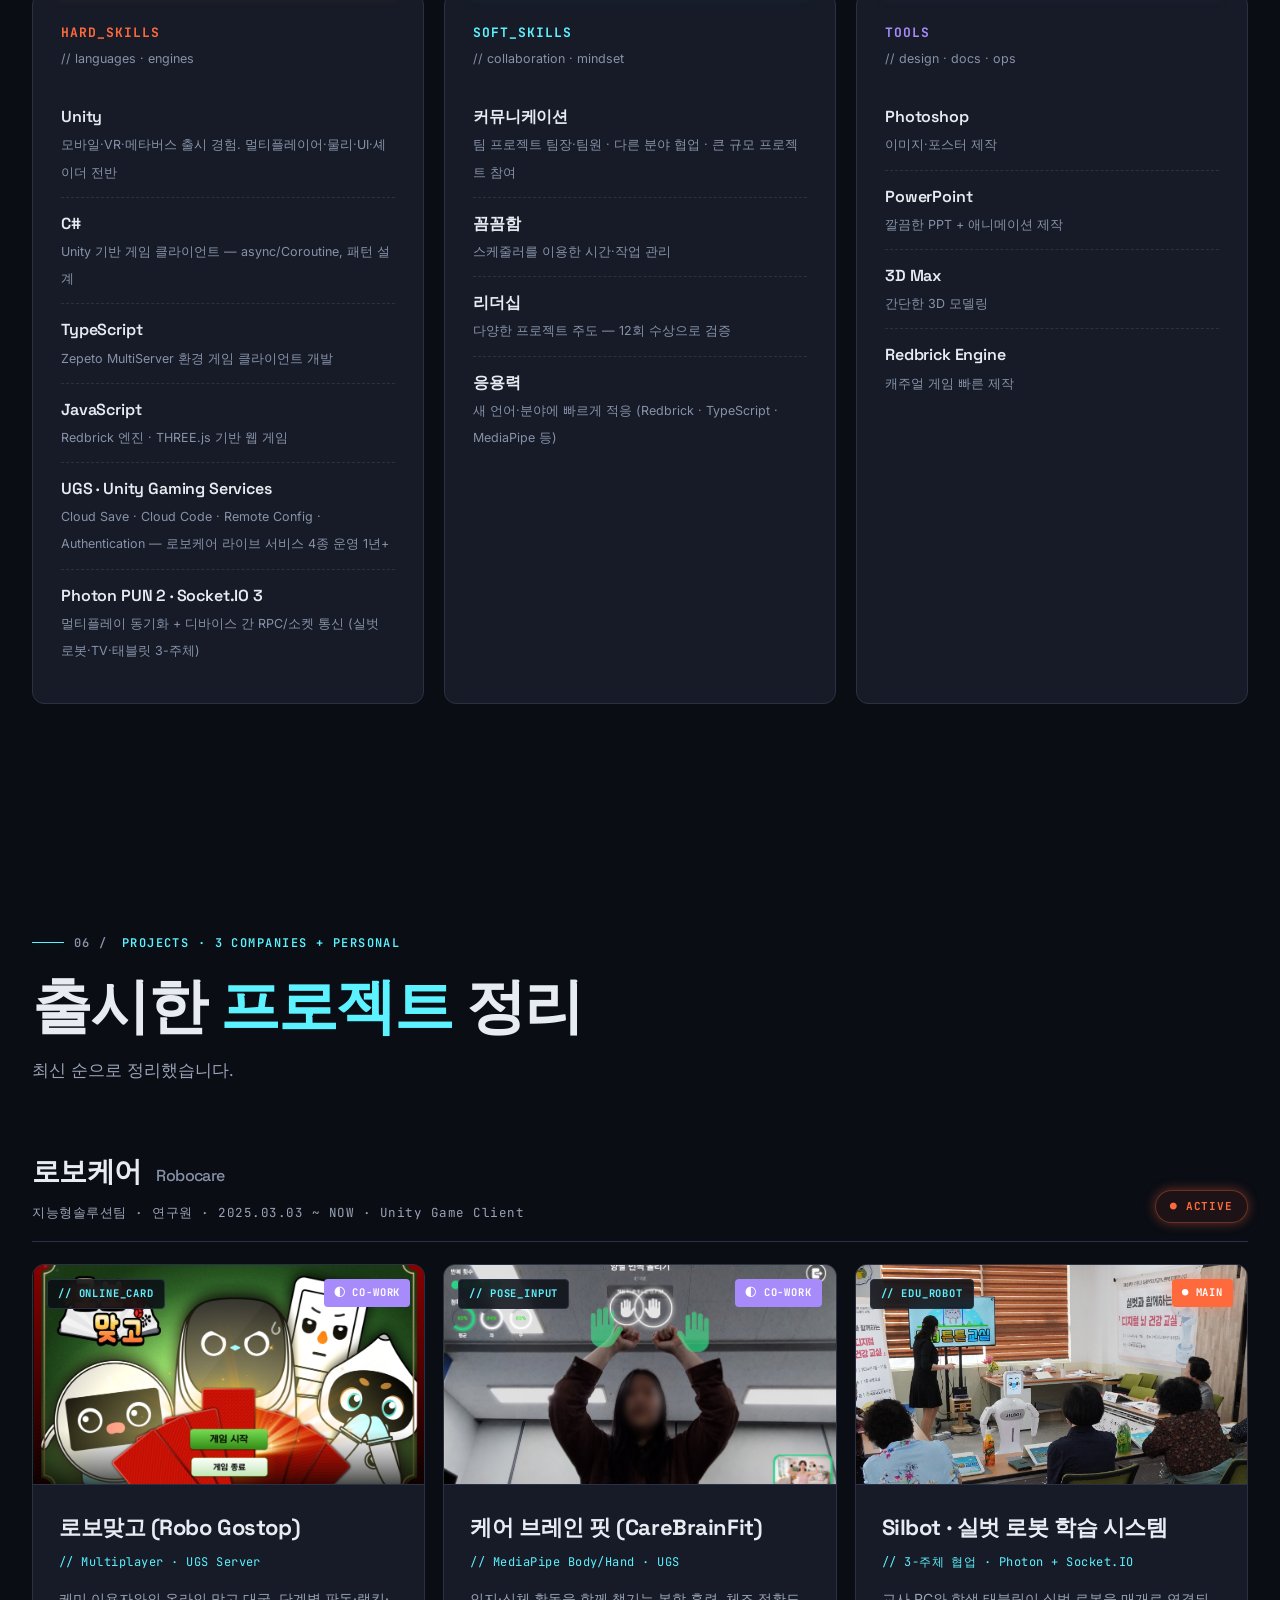
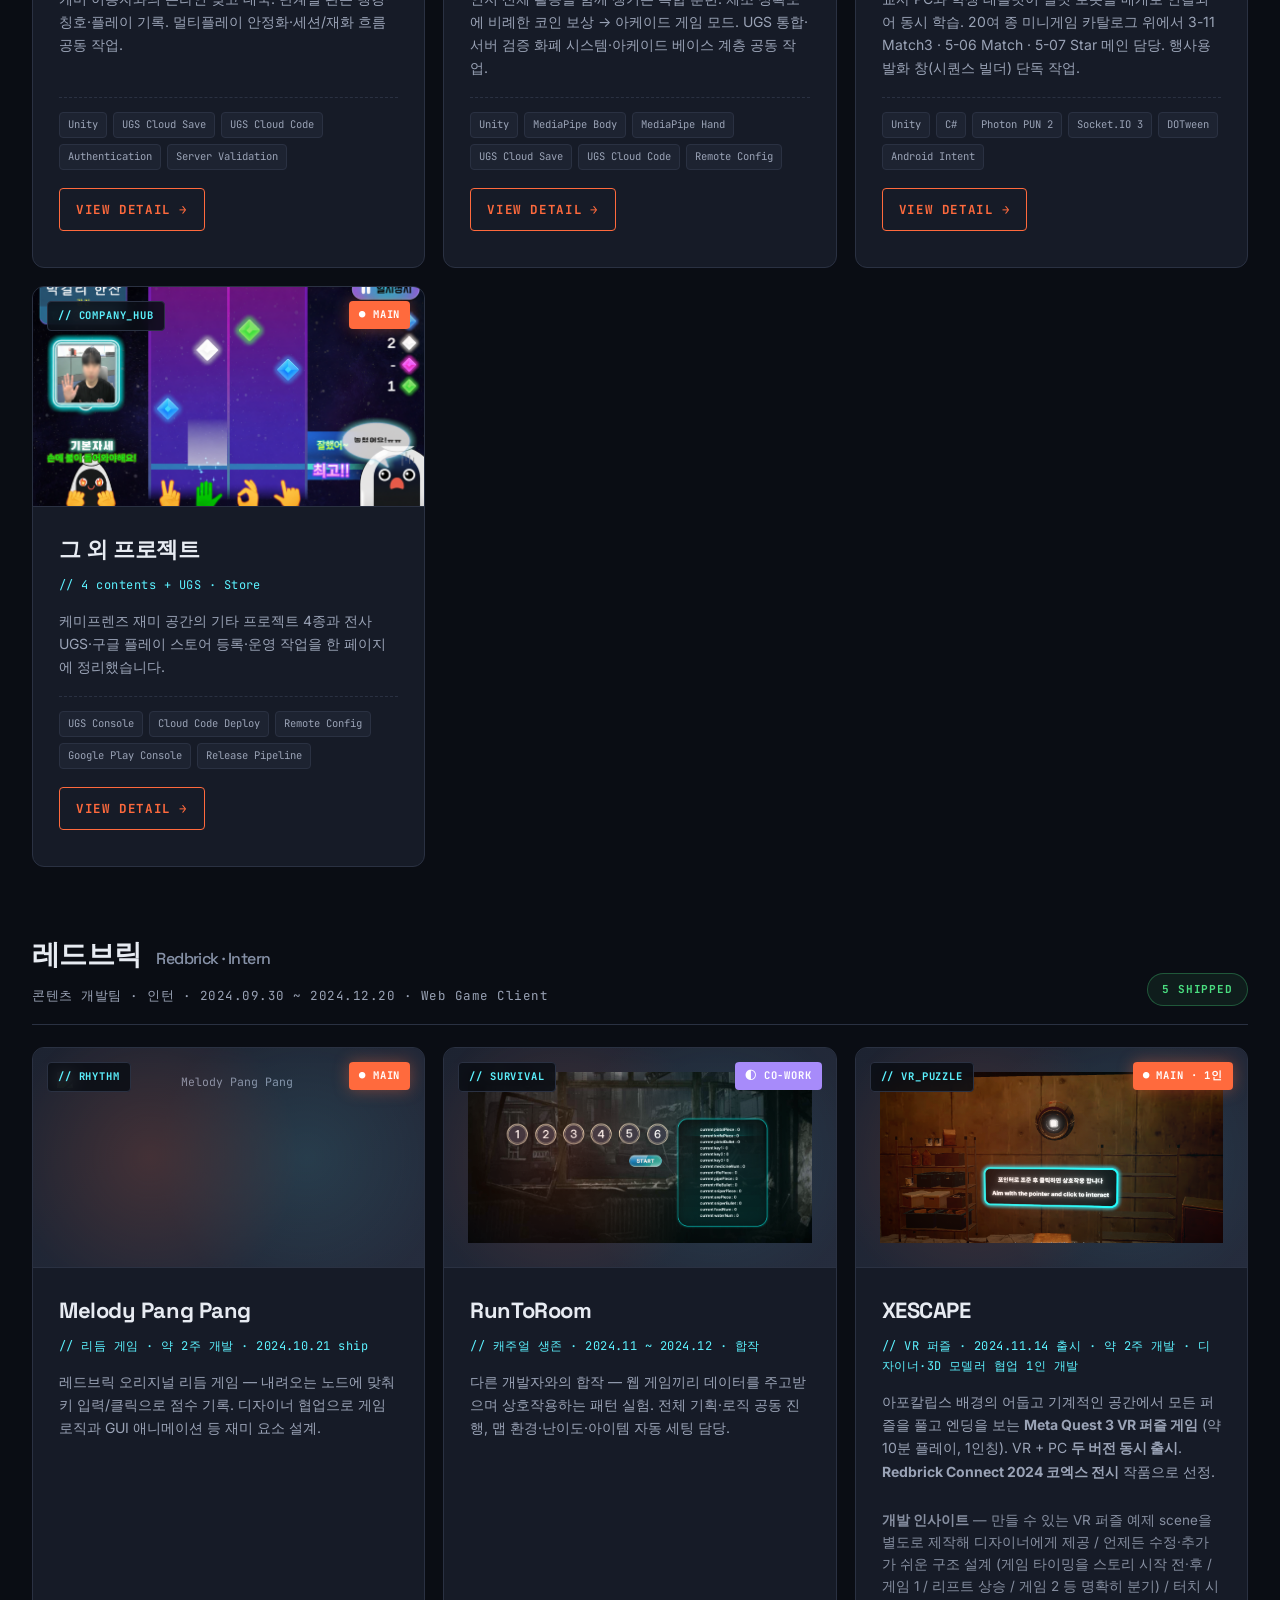
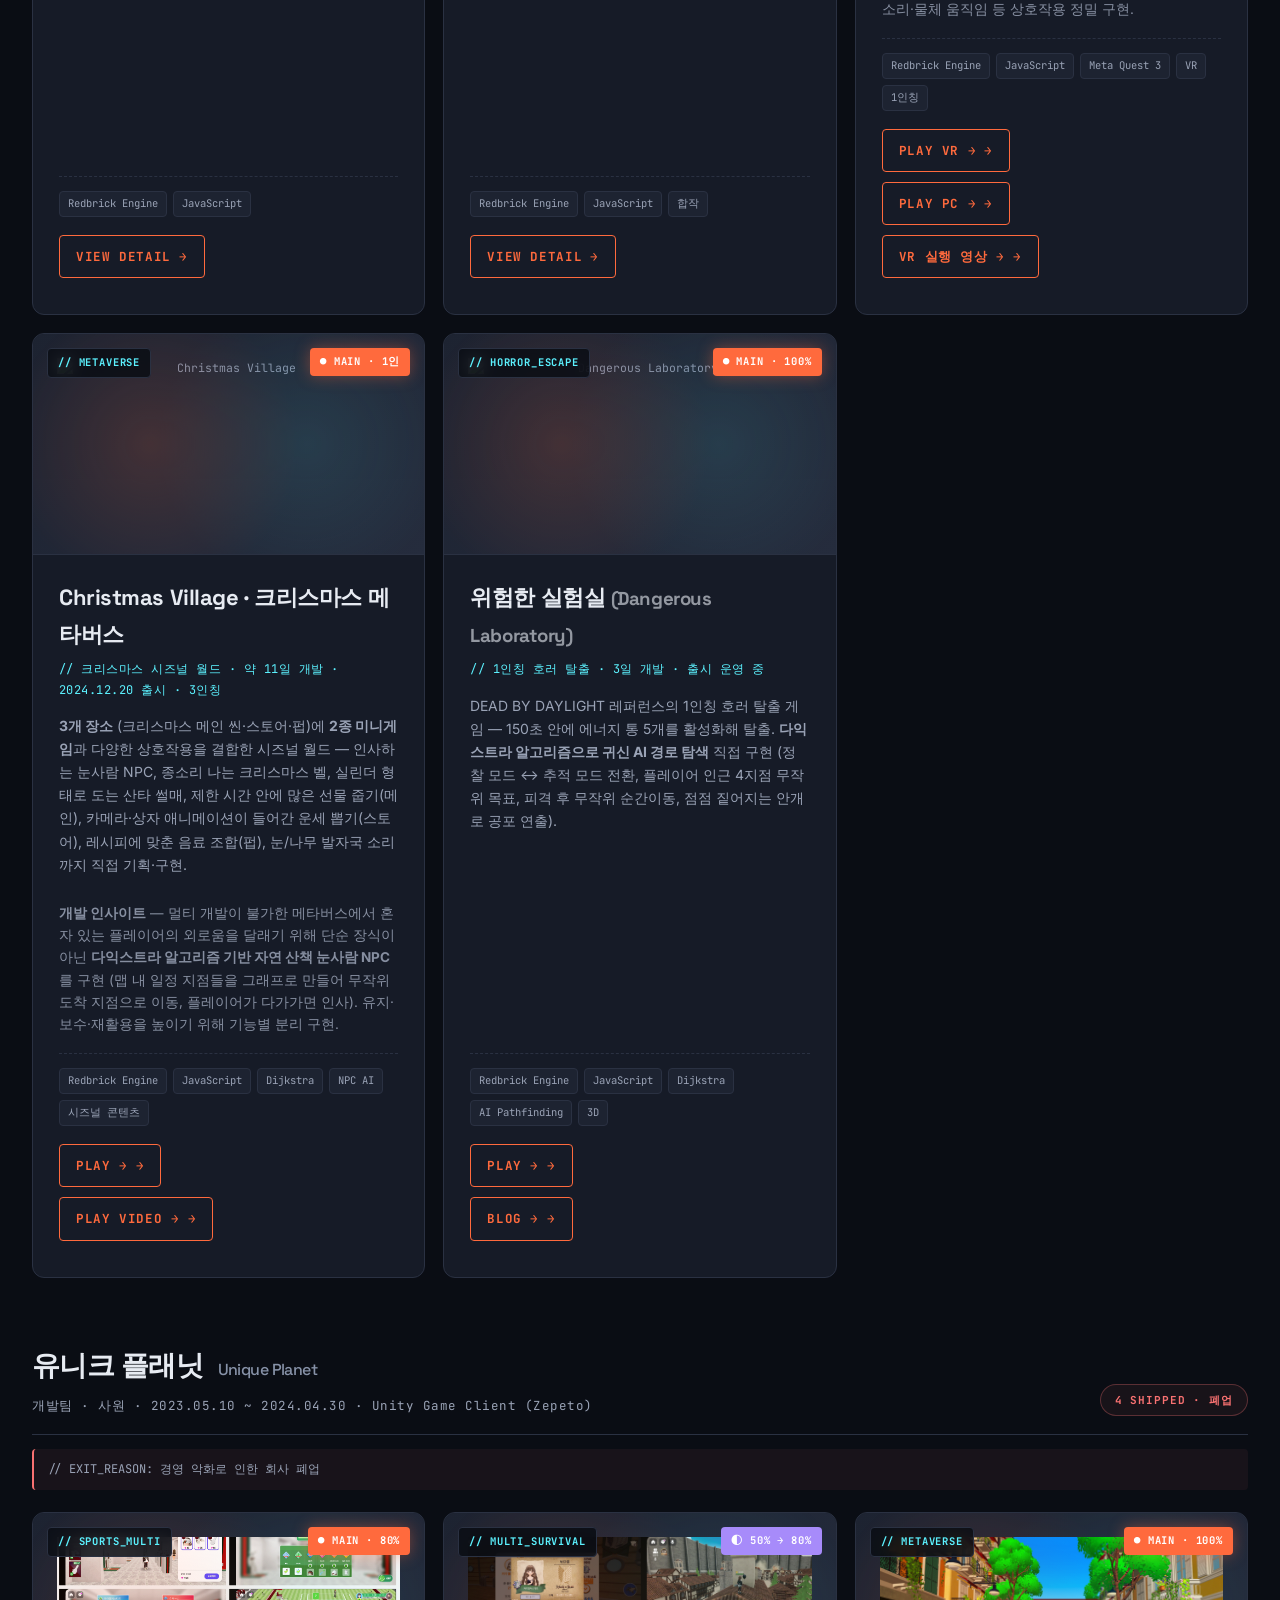
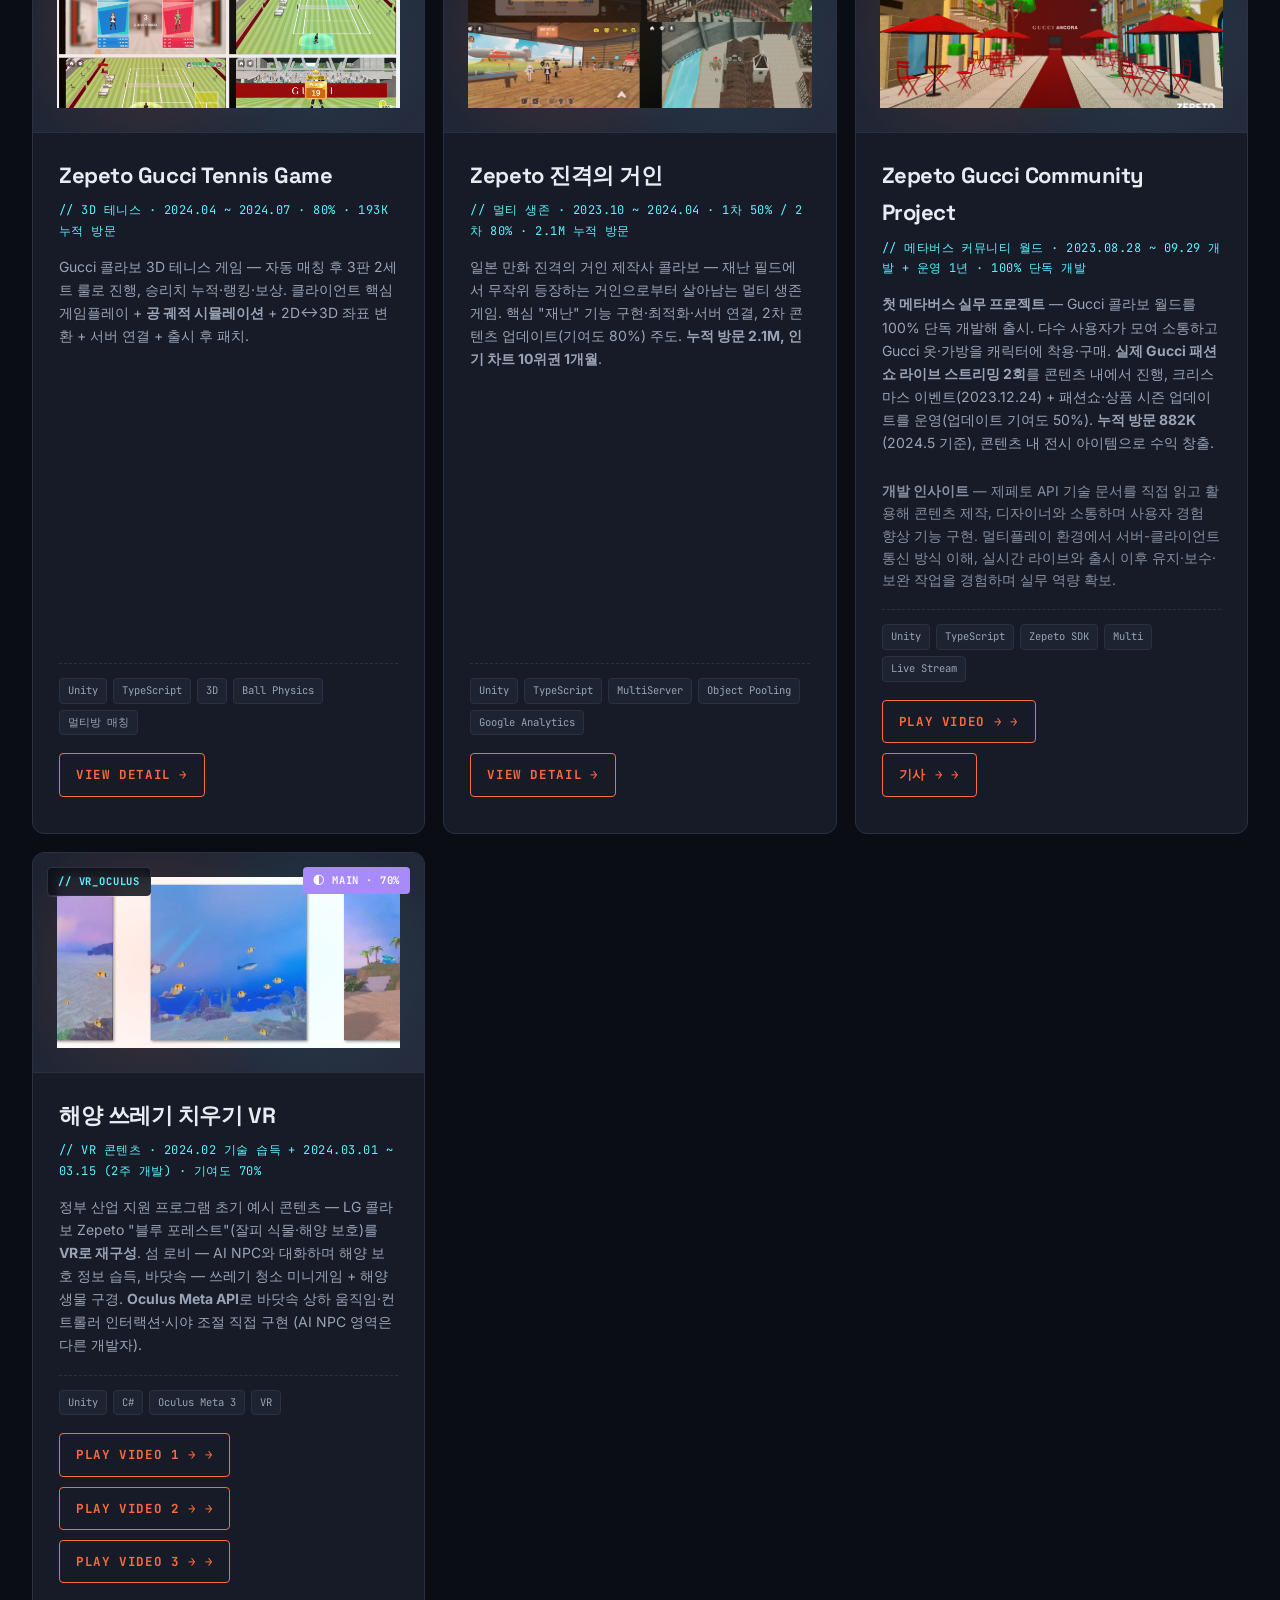
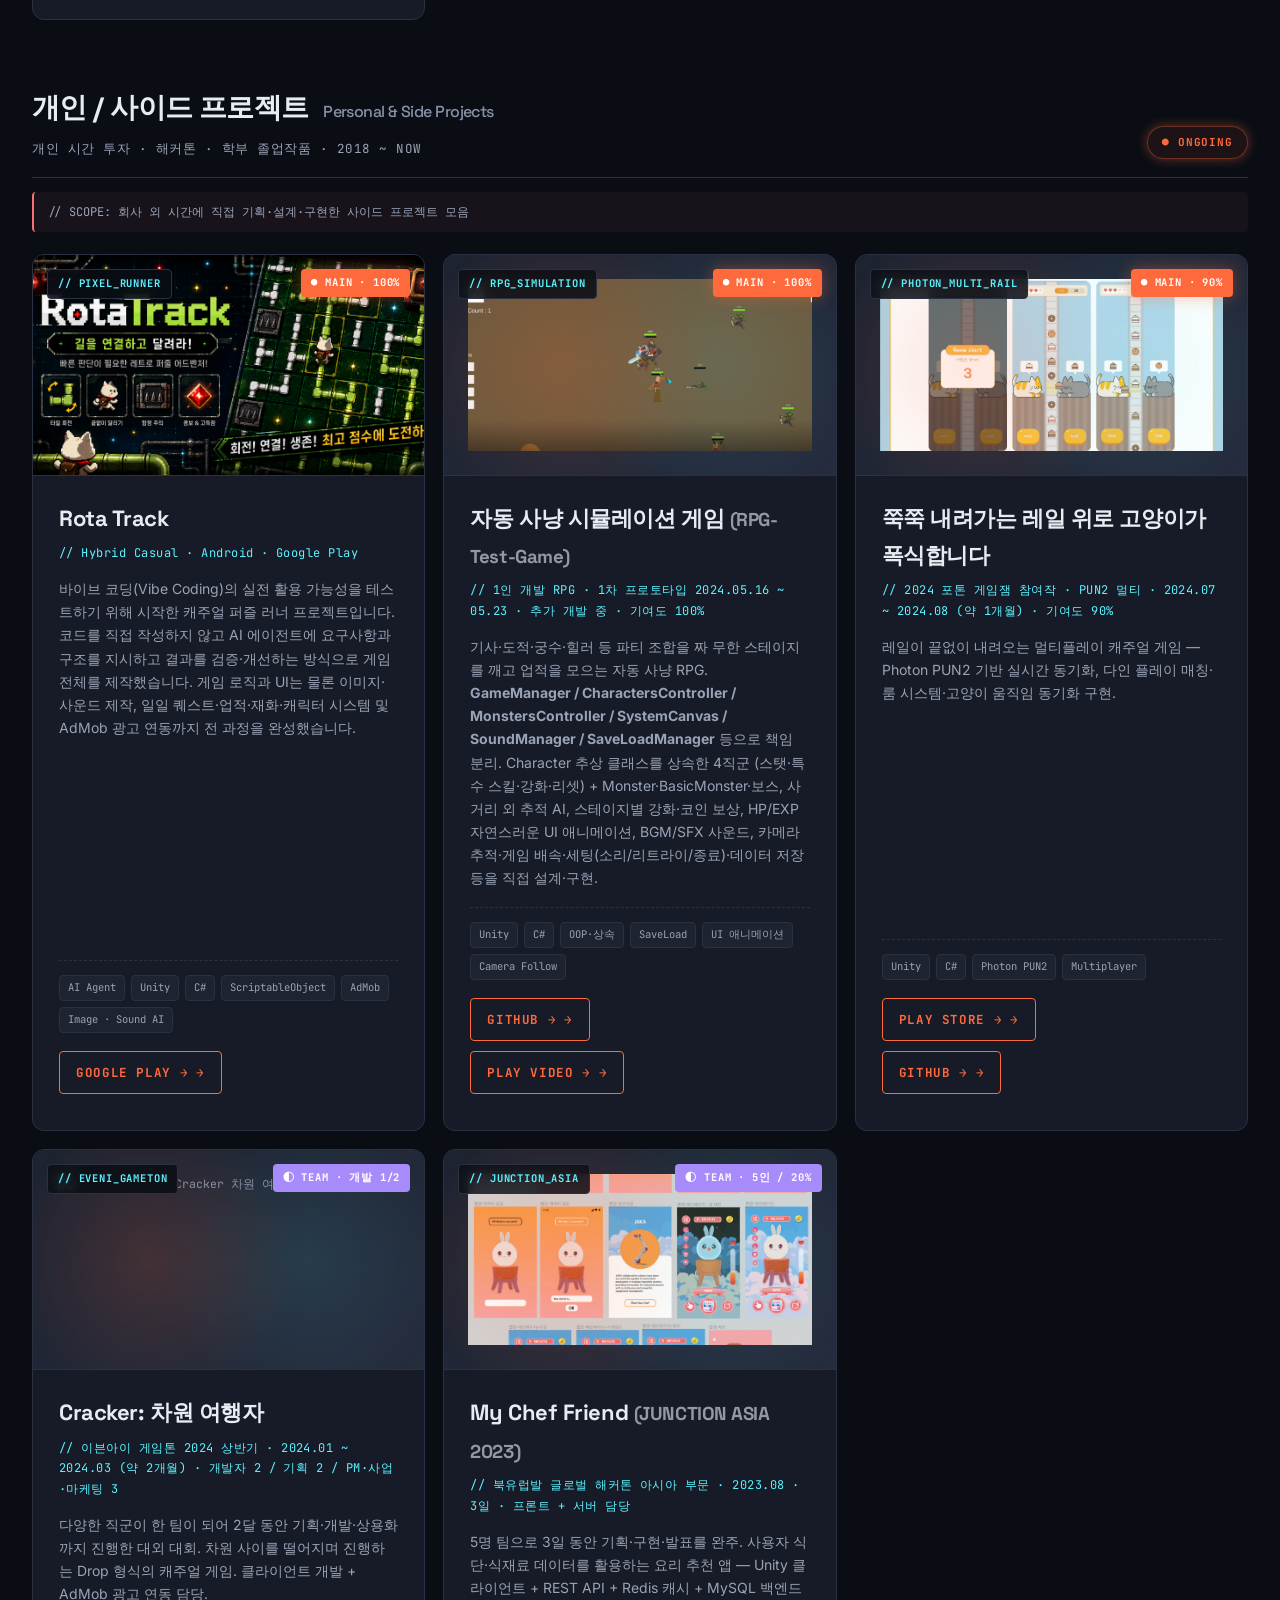
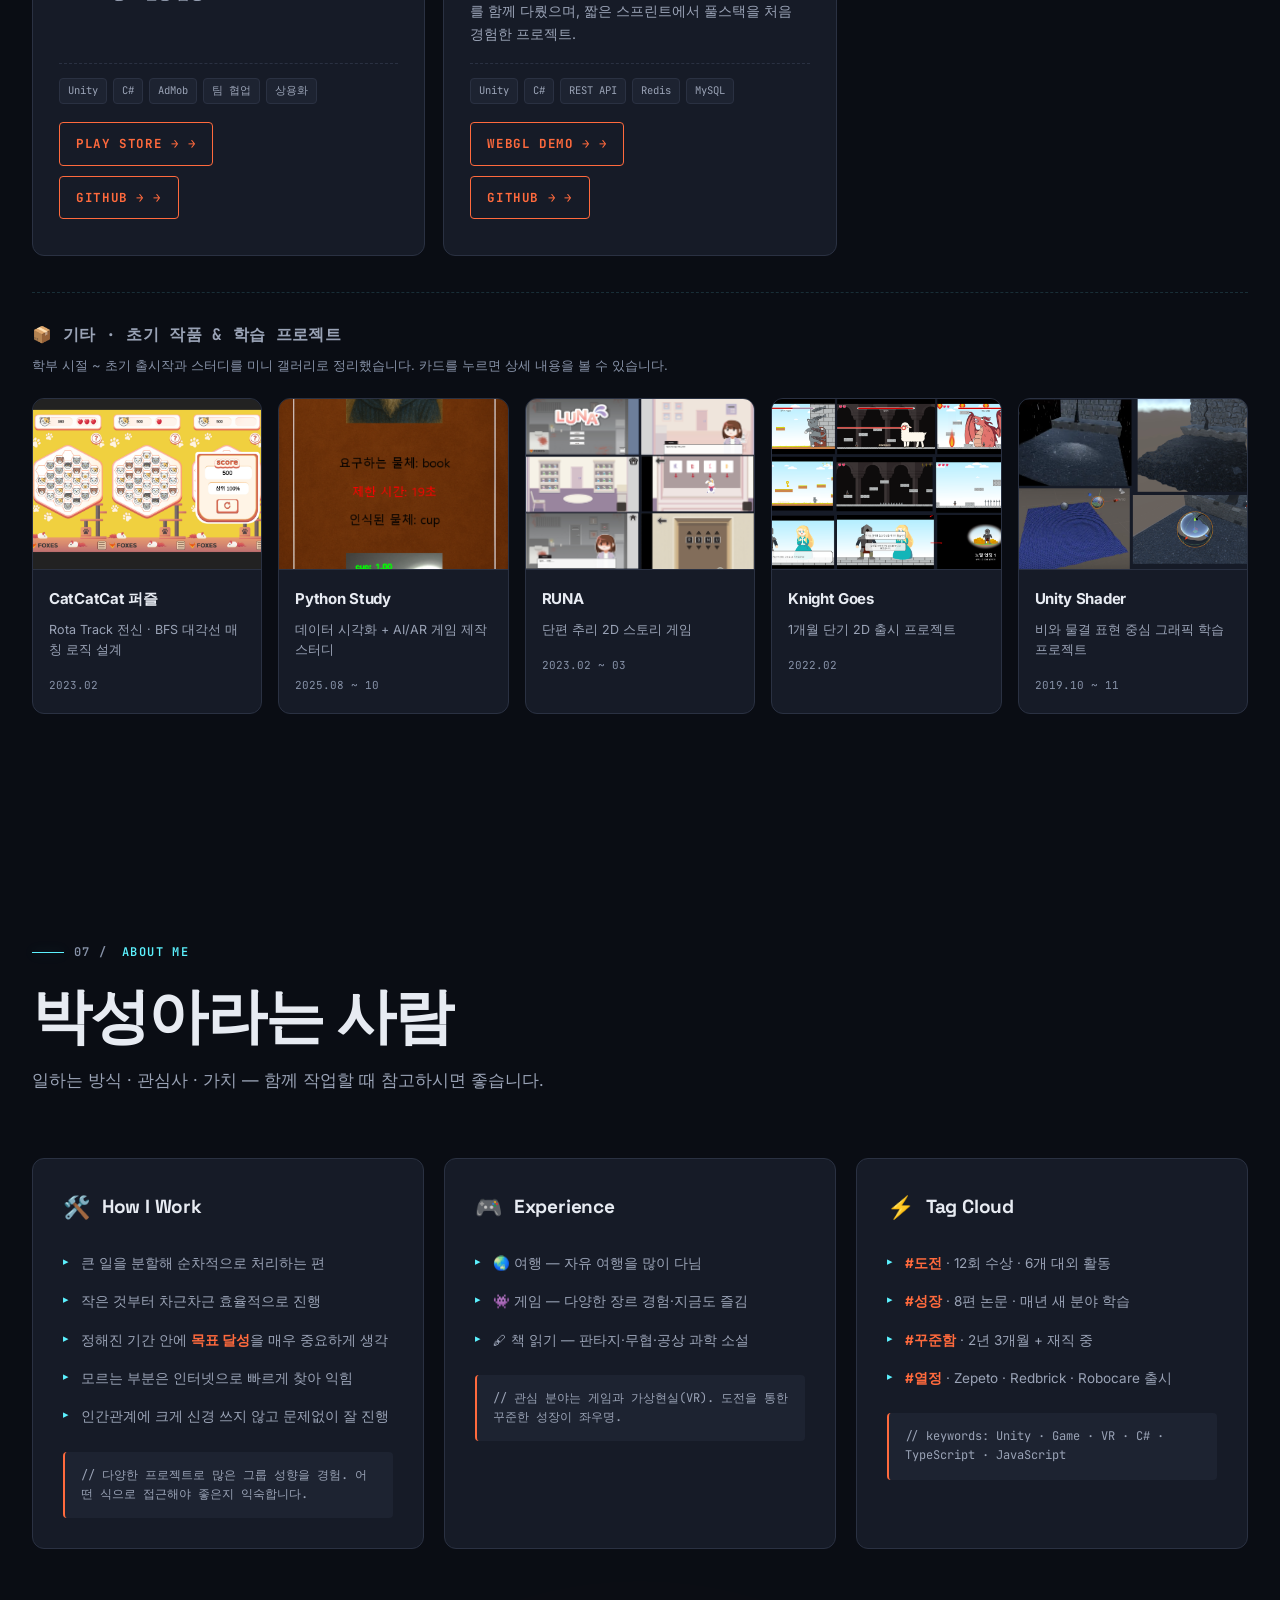
==== commit 19301a6c: "포트폴리오 콘텐츠 레이아웃 개선" ====
--- a/index.html
+++ b/index.html
@@ -784,6 +784,7 @@
        Skills
        ============================================================ */
     .skills { background: var(--bg-0); }
+    .skills .section-title { margin-bottom: 48px; }
     .skills-grid {
       display: grid; grid-template-columns: repeat(3, 1fr); gap: 20px;
     }
@@ -1846,7 +1847,7 @@
           </div>
           <p><a href="https://www.dbpia.co.kr/journal/articleDetail?nodeId=NODE11037805" target="_blank" rel="noopener" class="paper-link">장애물 객체의 회전 벡터를 이용한 VR 환경에서의 효율적인 음향 처리 및 합성 <span class="search-icon">🔍</span></a></p>
         </div>
-        <div class="paper-card has-detail" data-cat="GV" data-paper-id="terrain_altitude_sound_2021">
+        <div class="paper-card has-detail" data-cat="GV" data-paper-id="terrain_altitude_sound_2021" hidden>
           <div class="paper-thumb is-abstract" aria-hidden="true" data-no-translate>
             <span class="paper-cover-kicker">VR AUDIO · PAPER 06</span>
             <span class="paper-cover-title">INTERACTIVE SOUND DESIGN</span>
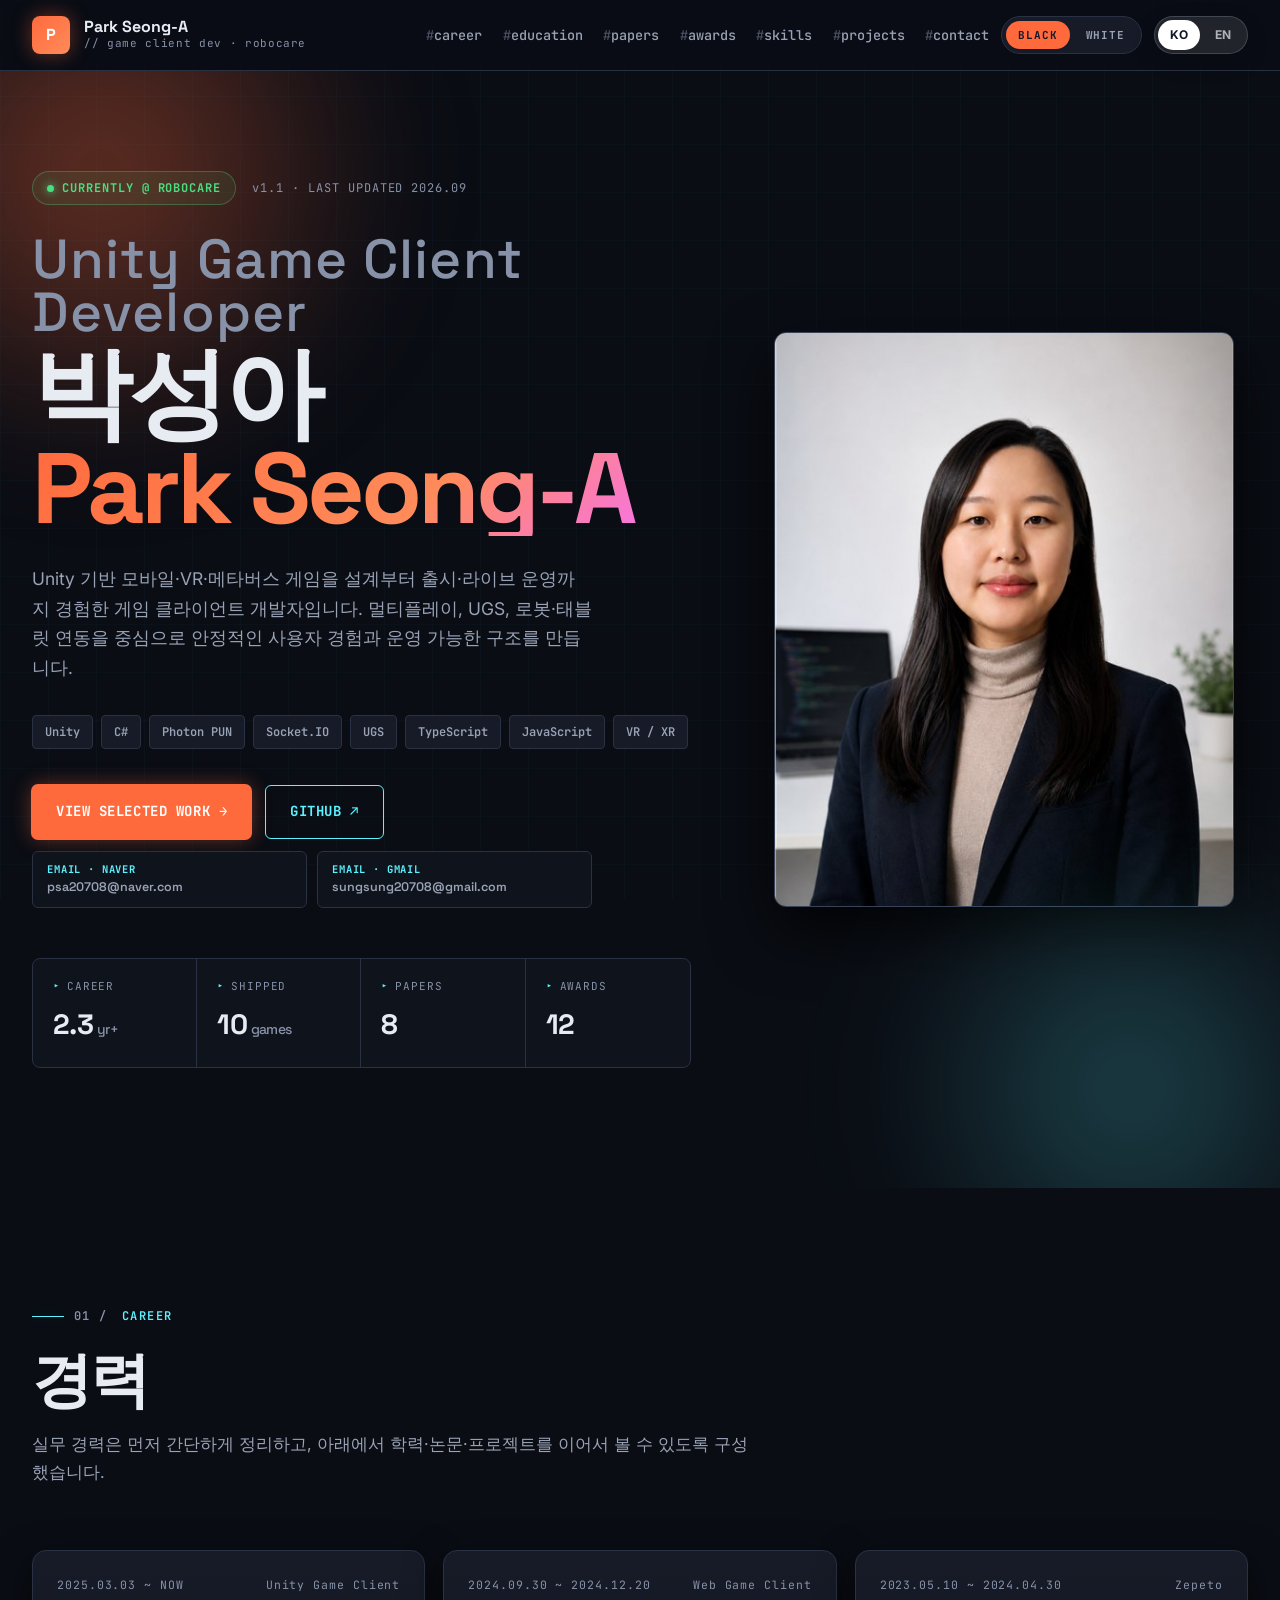
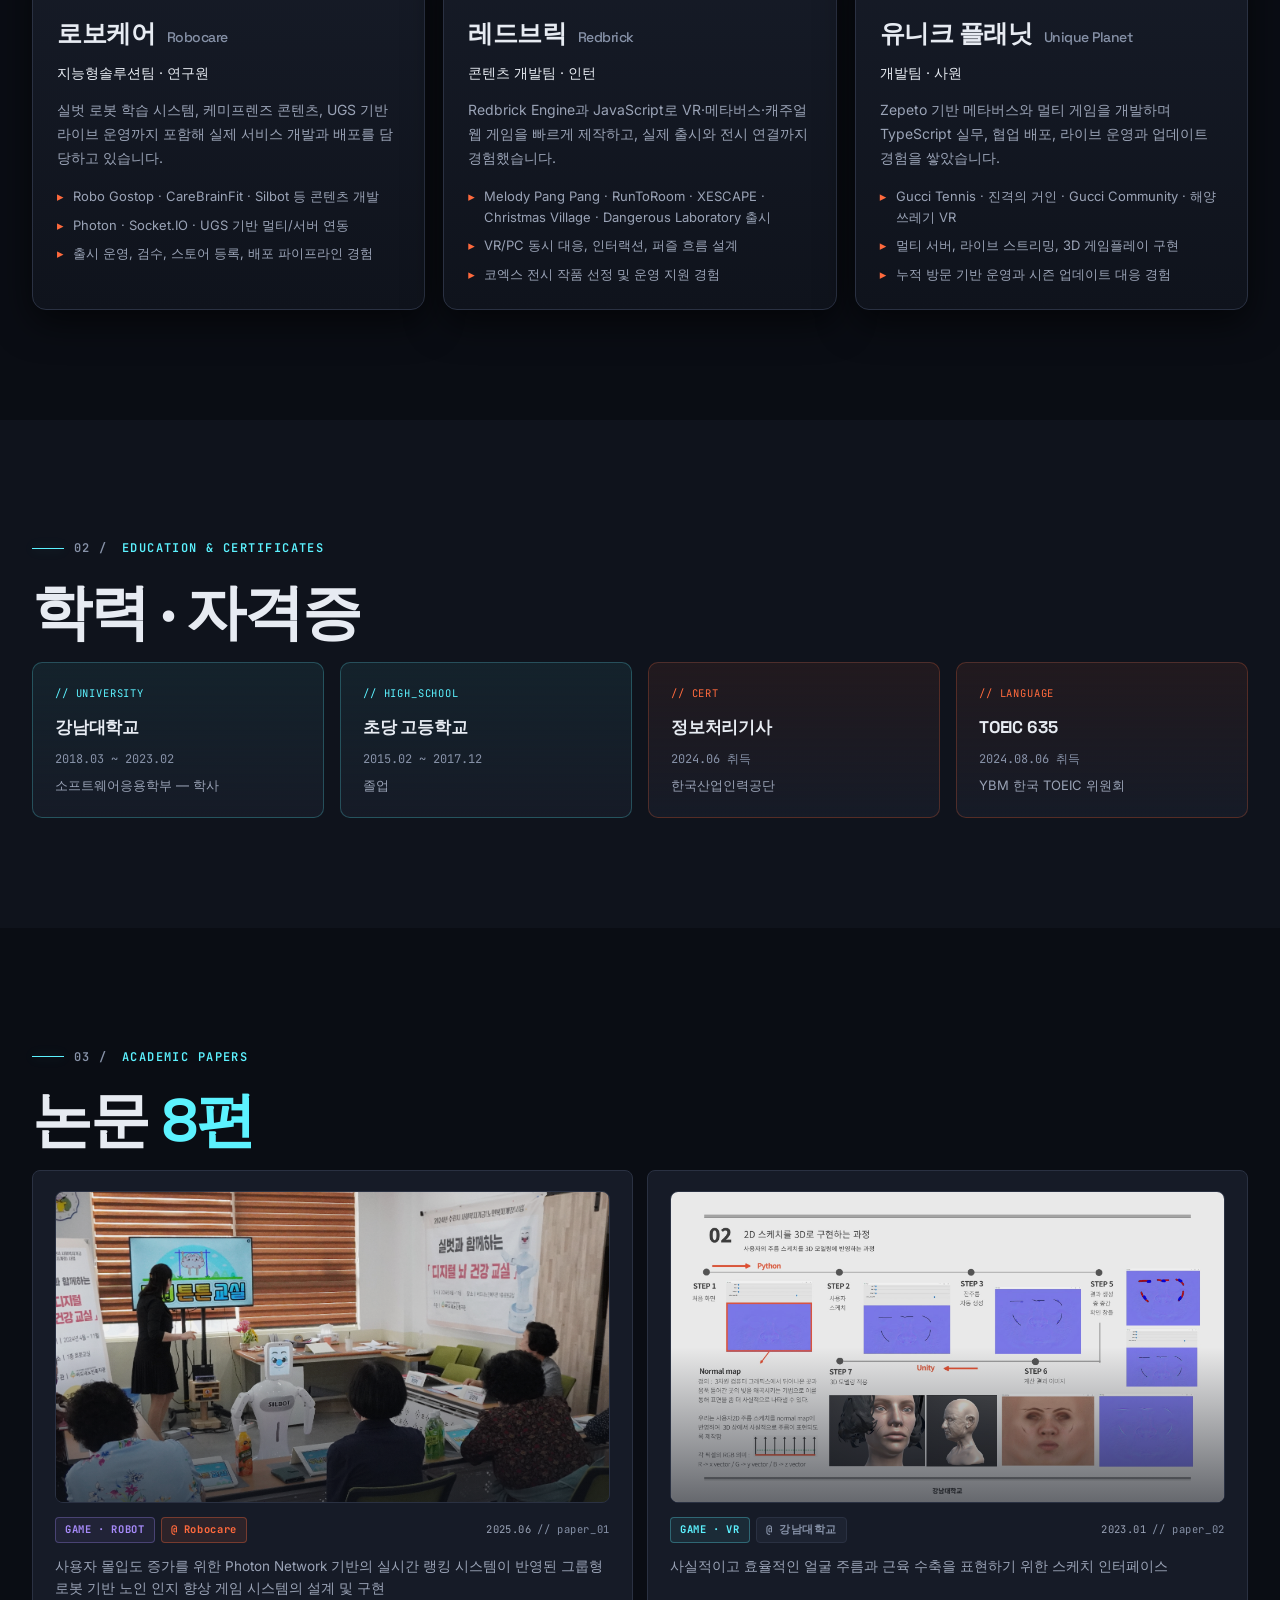
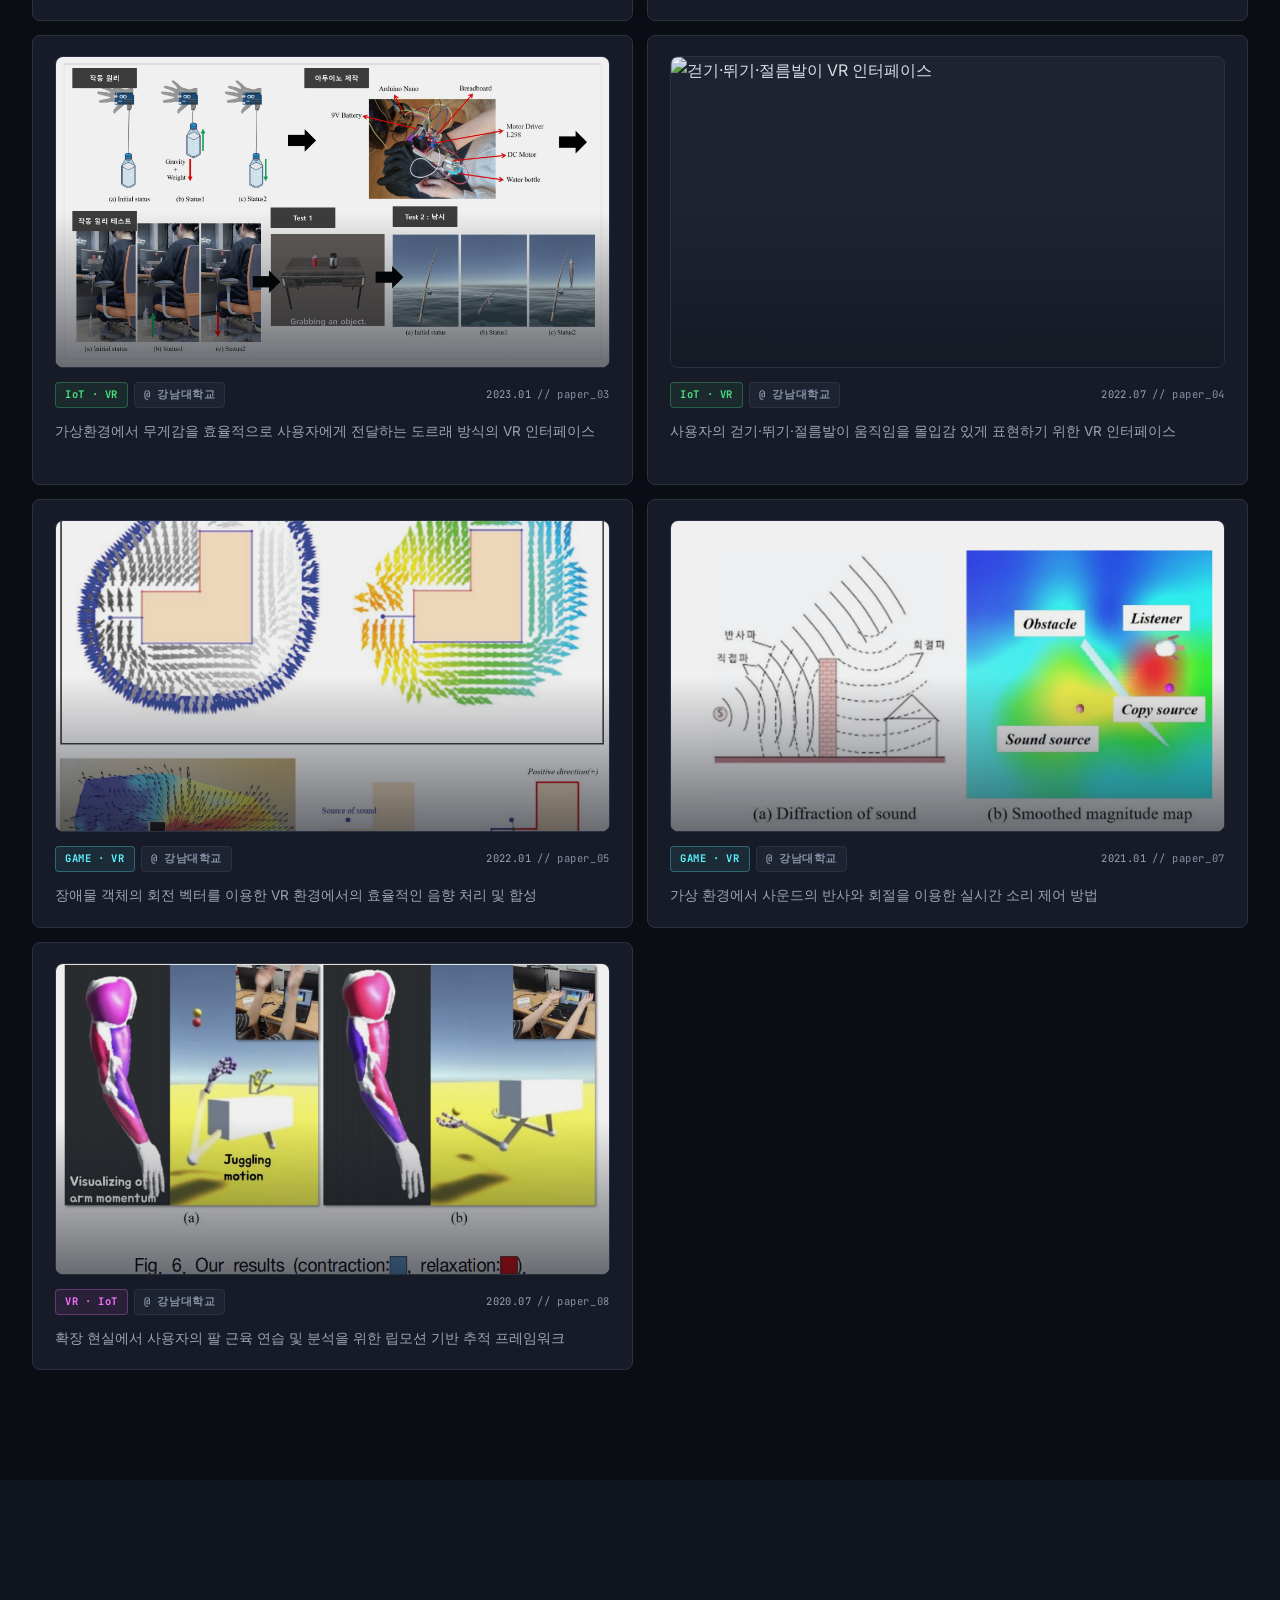
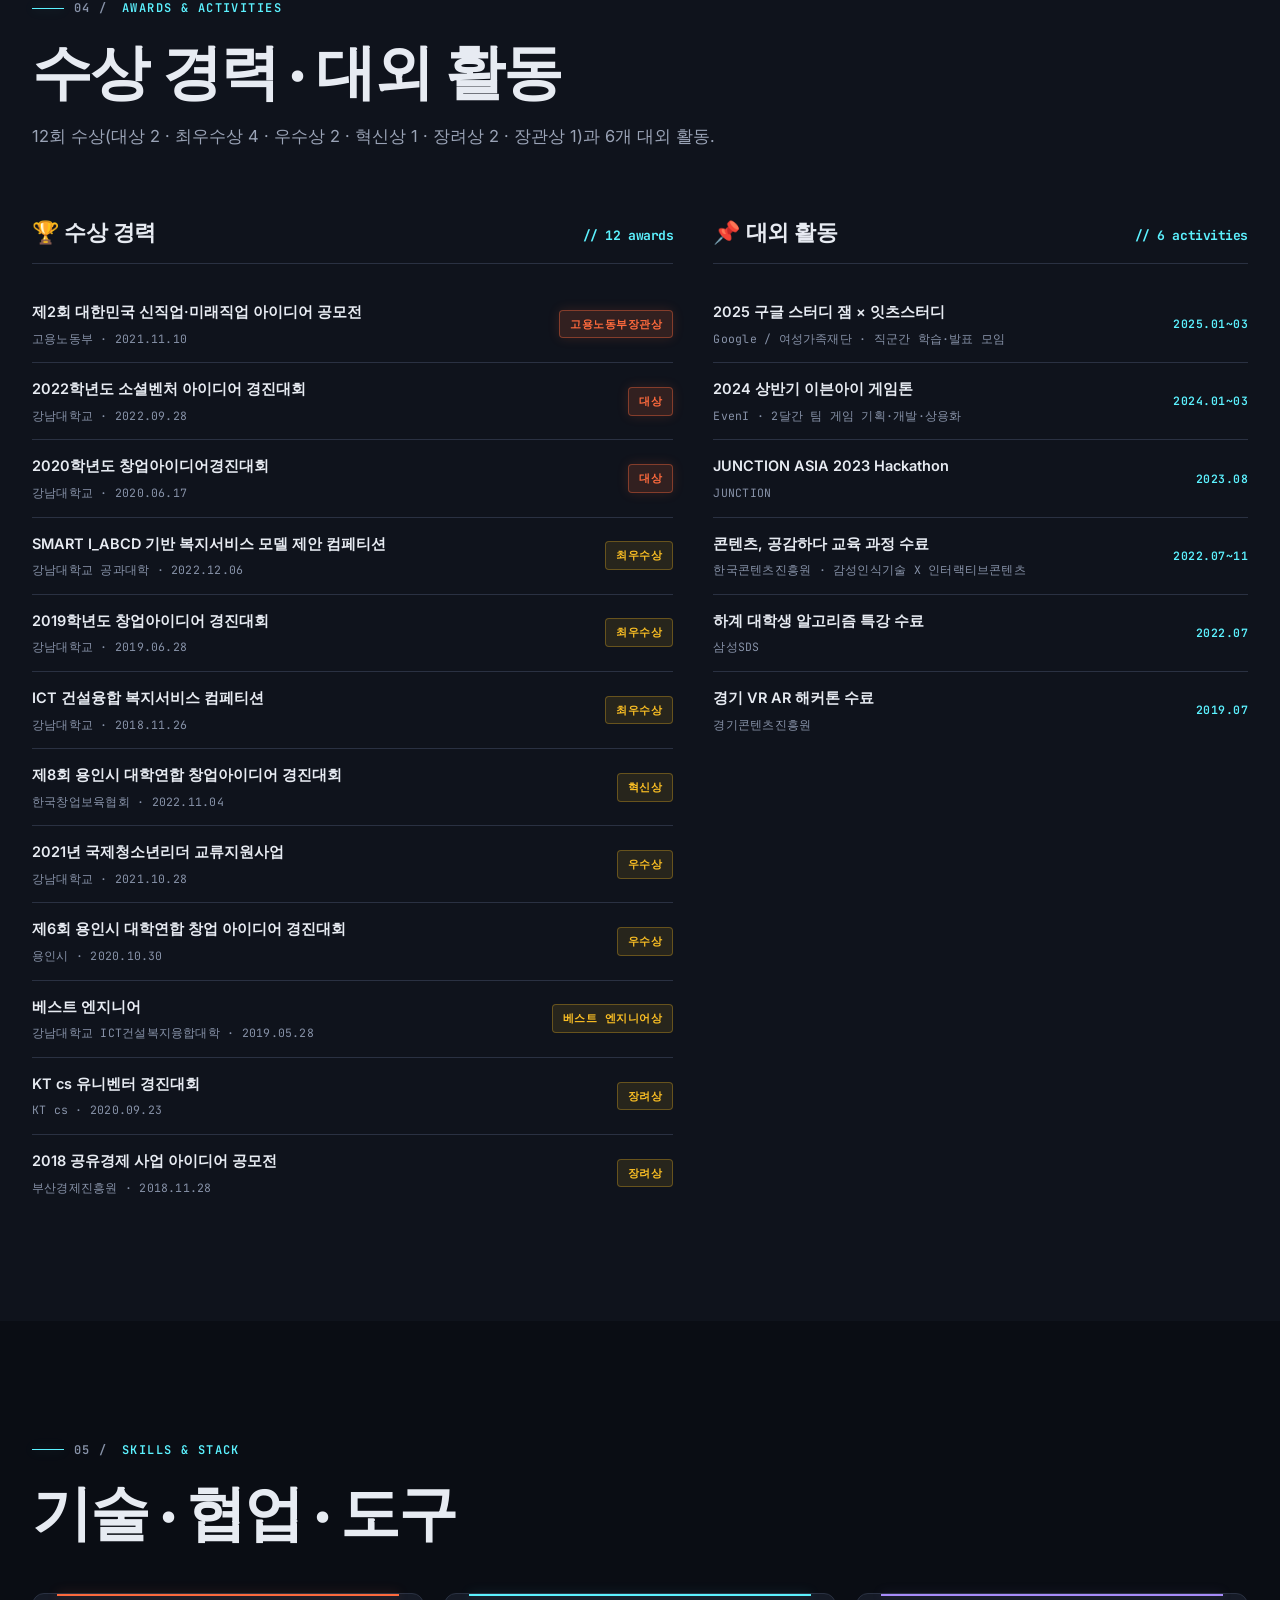
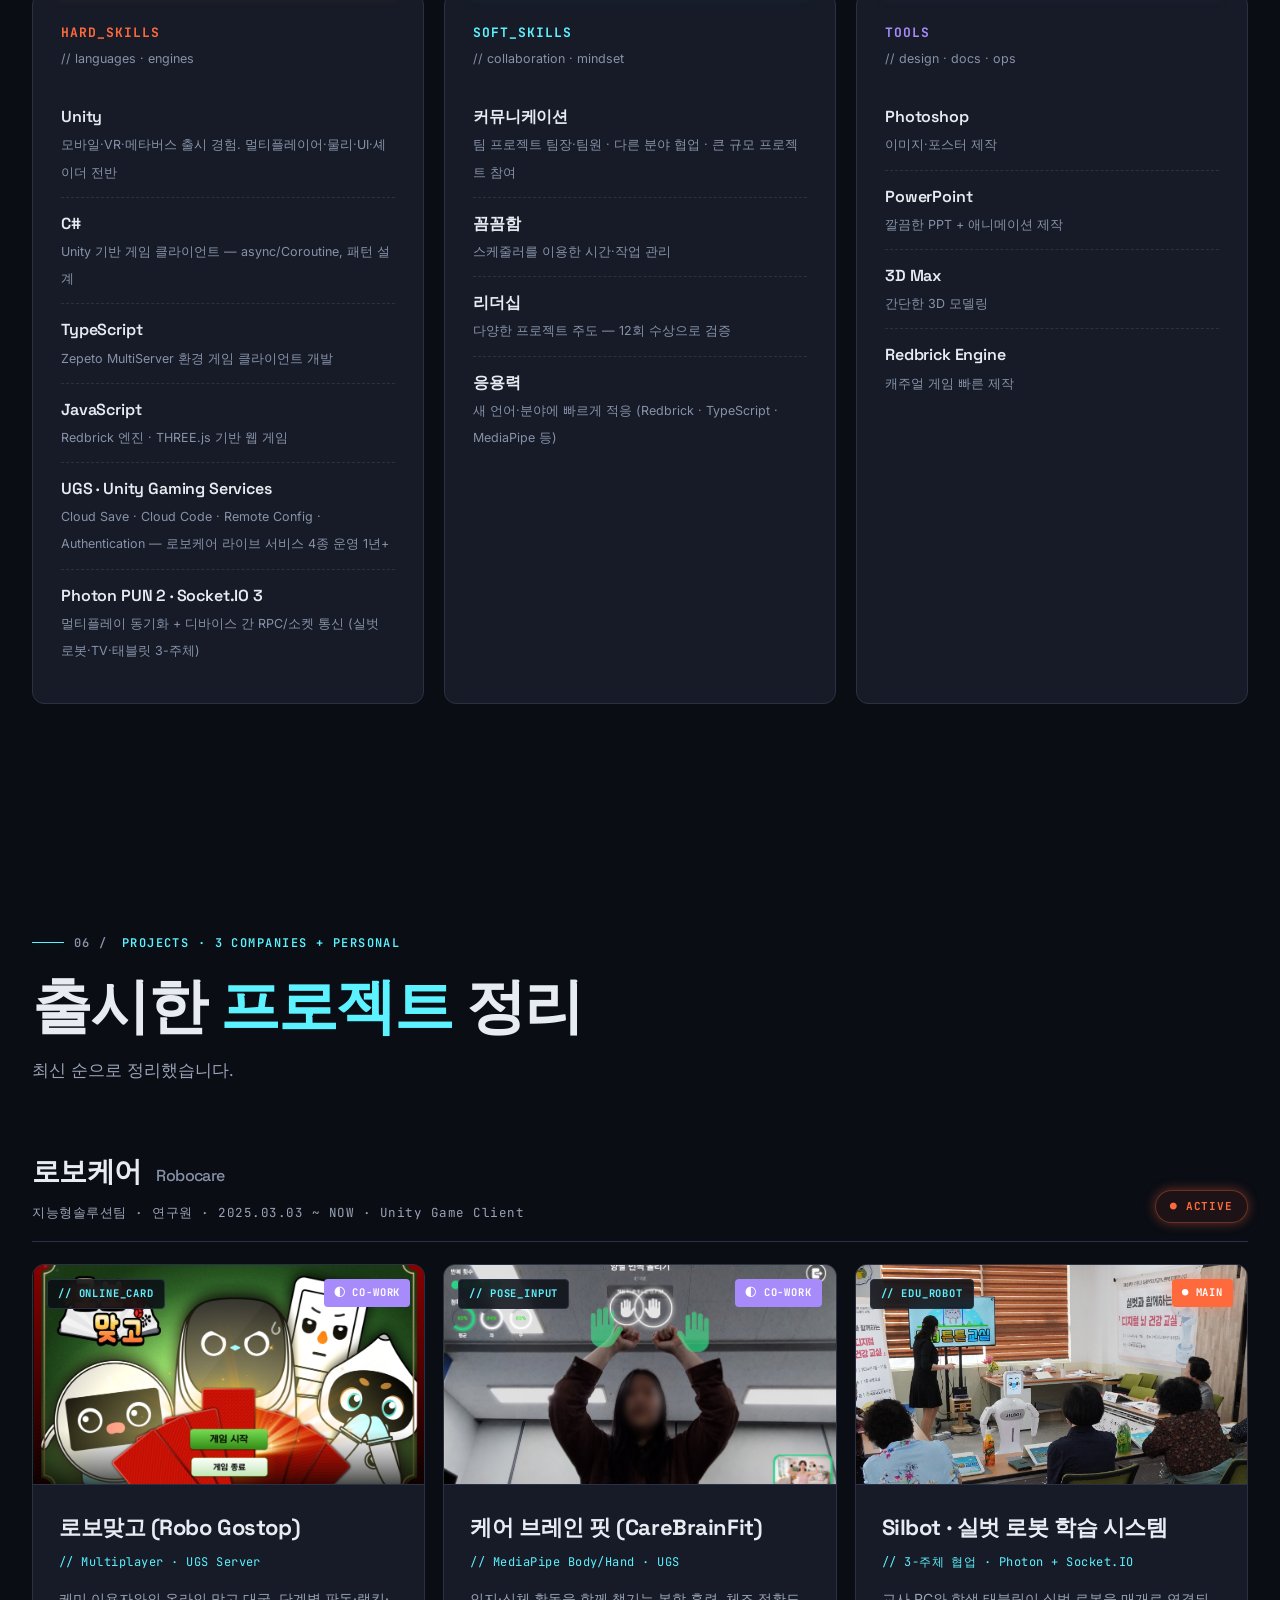
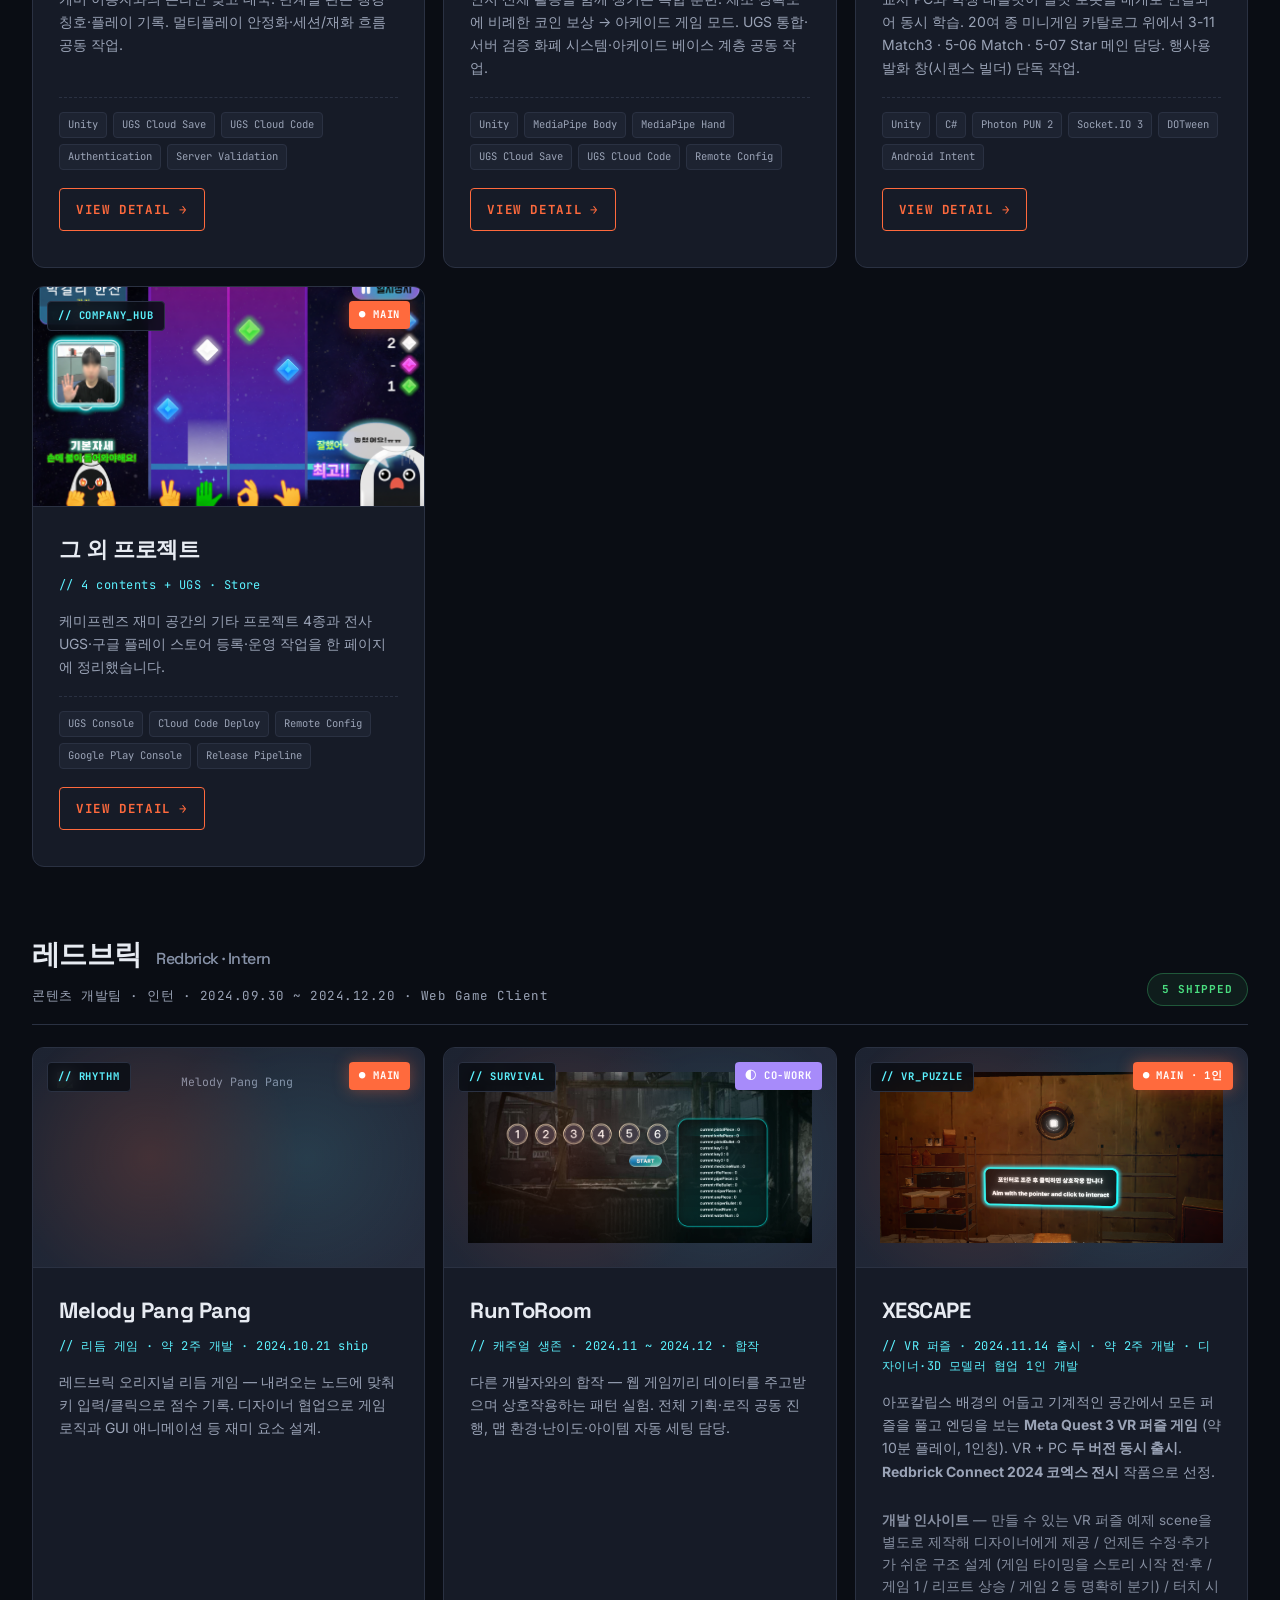
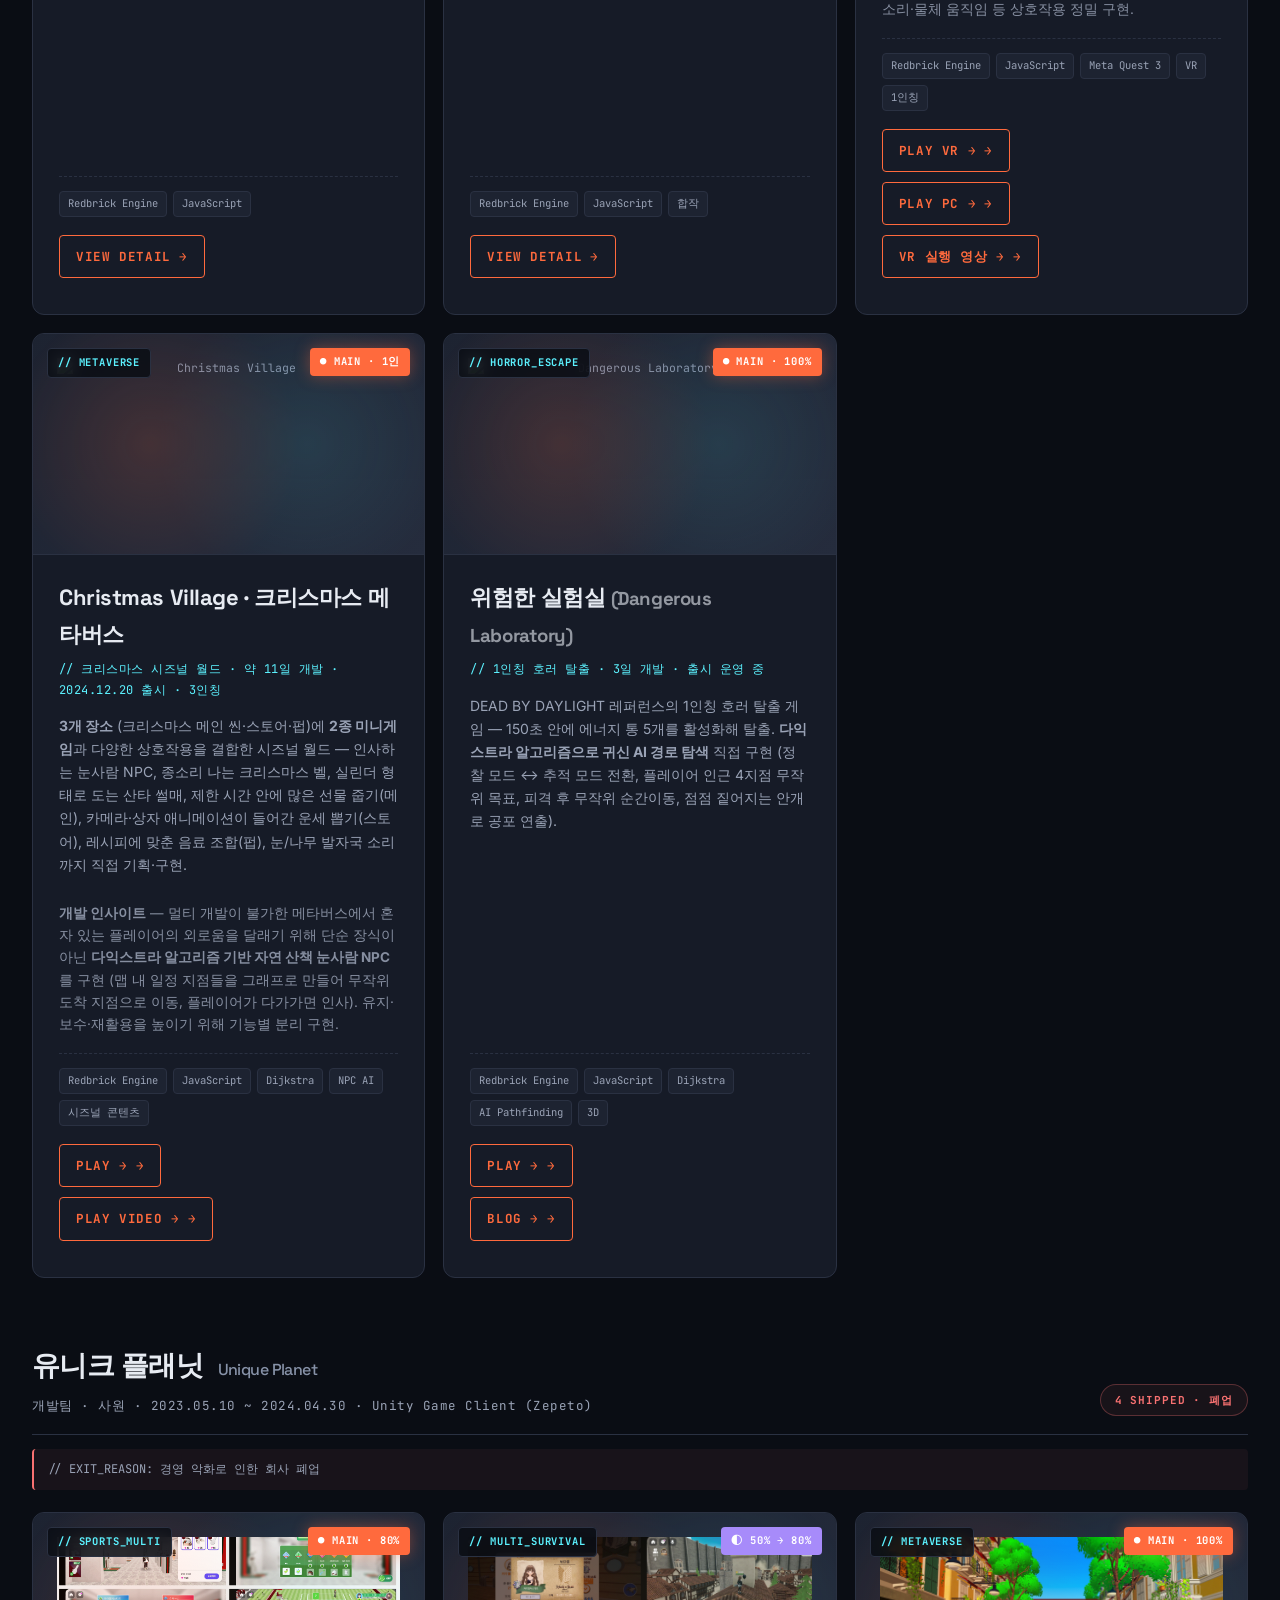
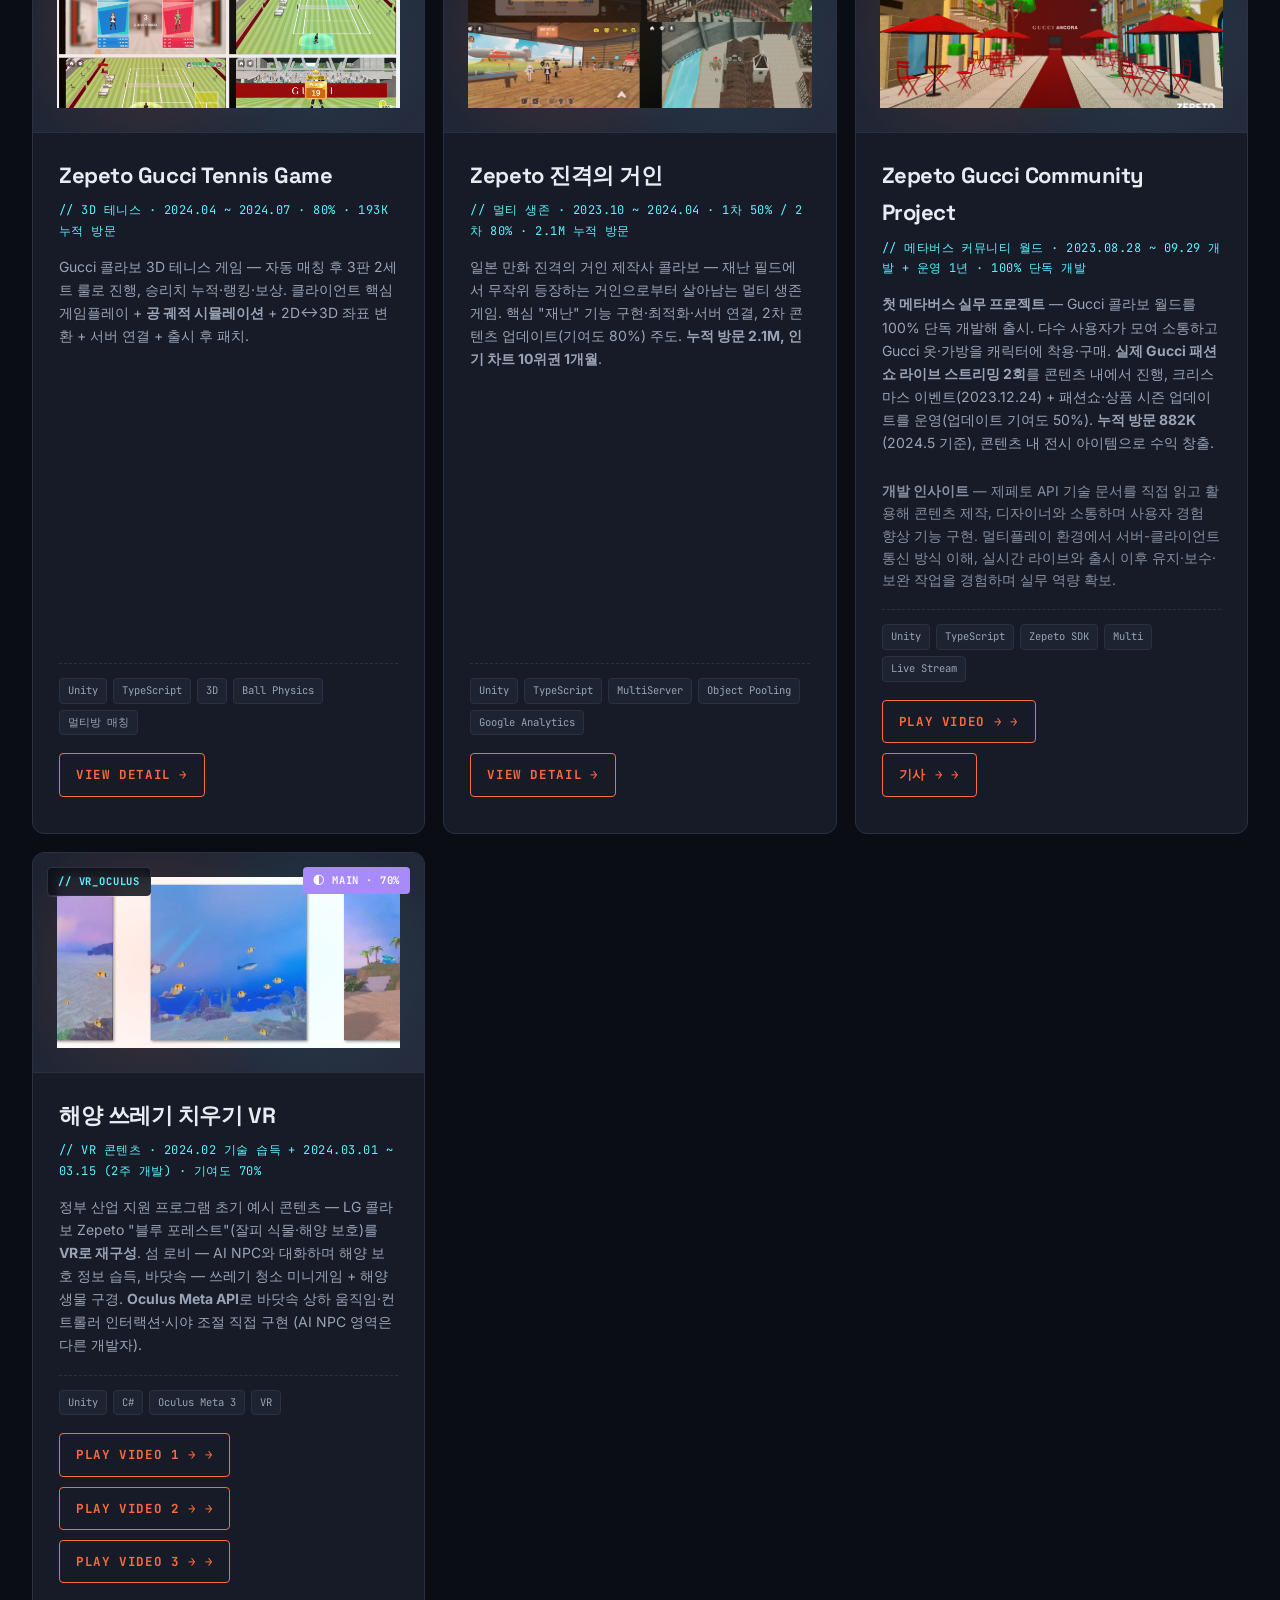
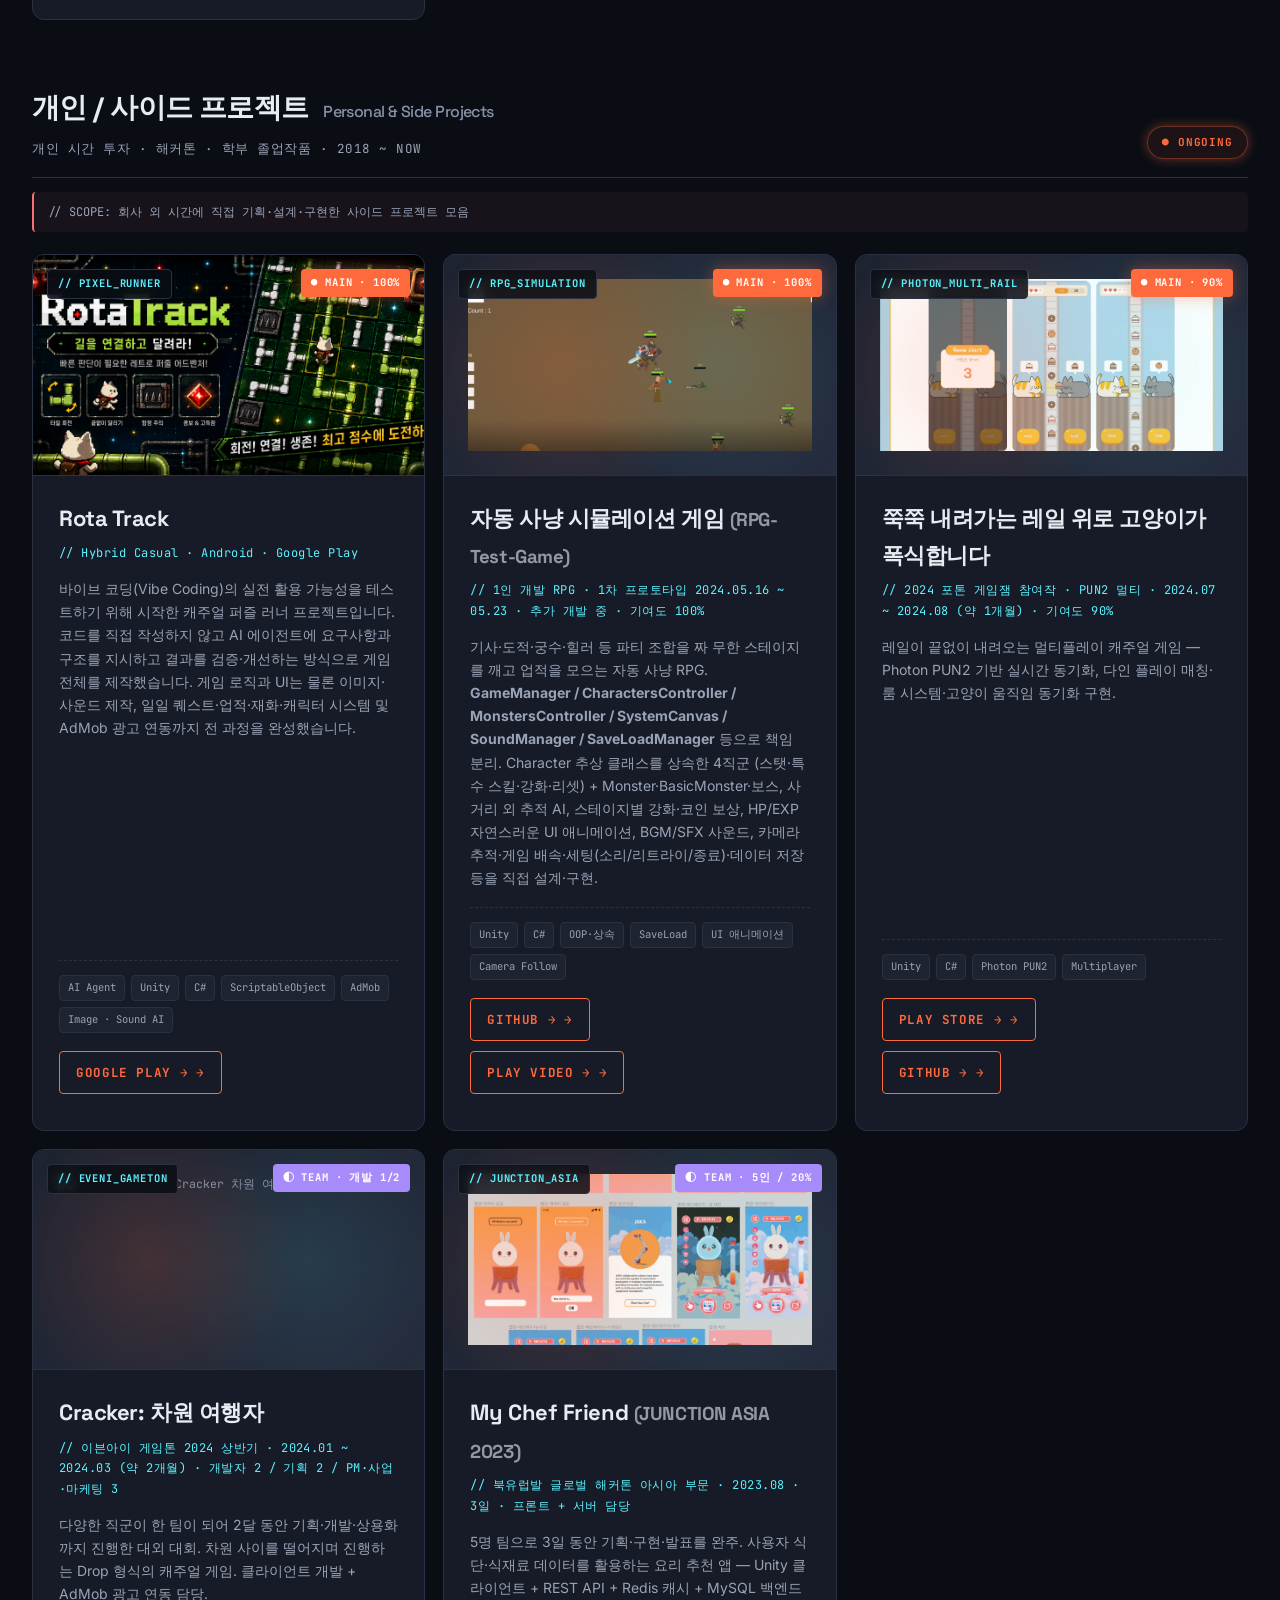
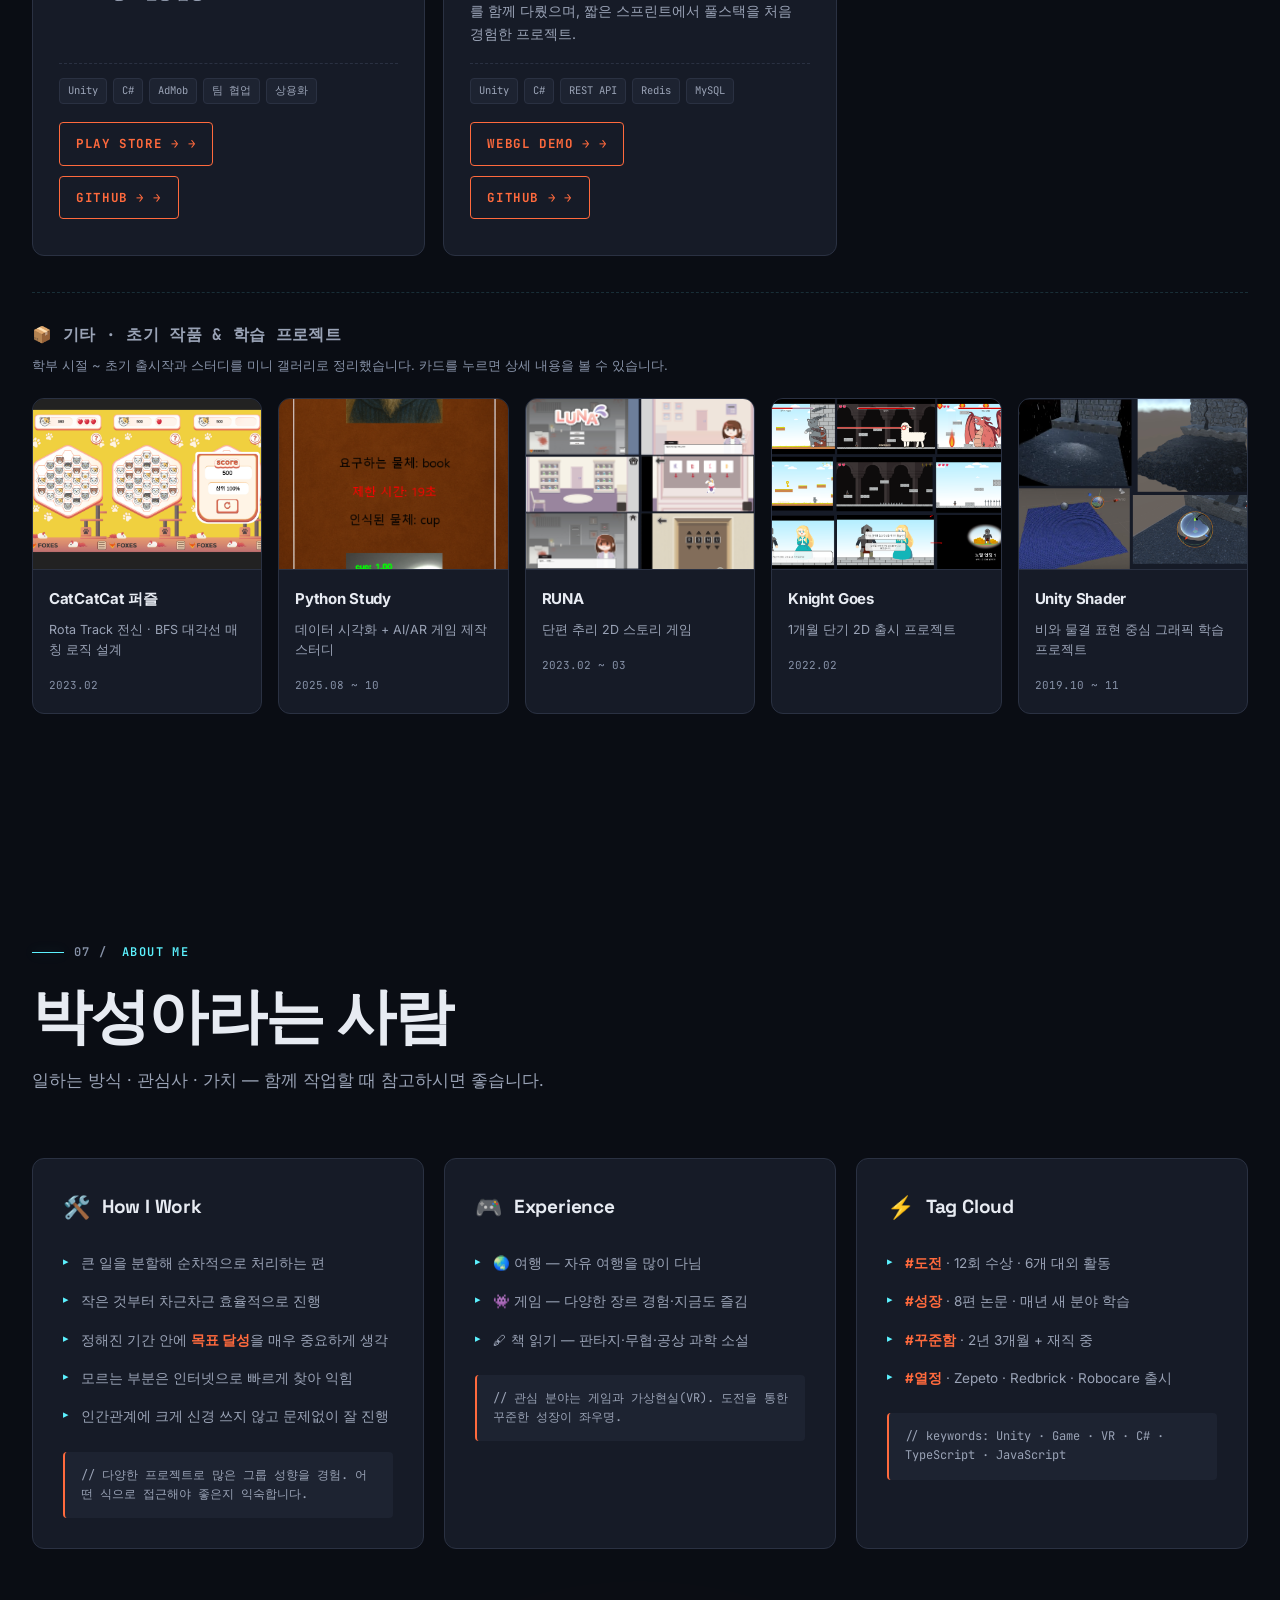
==== commit 47d41fb1: "미디어 자산 정리 및 스토어 링크 추가" ====
--- a/index.html
+++ b/index.html
@@ -2153,7 +2153,7 @@
             <div class="feat-image">
               <span class="feat-tag">// ONLINE_CARD</span>
               <span class="role-badge cowork">◐ CO-WORK</span>
-              <img src="gostop/assets/맞고_타이틀.jpg" alt="로보맞고 타이틀 화면" loading="lazy" style="position:absolute;inset:0;" />
+              <img src="assets/맞고_타이틀.jpg" alt="로보맞고 타이틀 화면" loading="lazy" style="position:absolute;inset:0;" />
             </div>
             <div class="feat-body">
               <h3>로보맞고 (Robo Gostop)</h3>
@@ -2170,7 +2170,7 @@
             <div class="feat-image">
               <span class="feat-tag">// POSE_INPUT</span>
               <span class="role-badge cowork">◐ CO-WORK</span>
-              <img src="carebrainfit/assets/image (8).png" alt="CareBrainFit 체조 및 아케이드 화면" loading="lazy" style="position:absolute;inset:0;" />
+              <img src="assets/image (8).png" alt="CareBrainFit 체조 및 아케이드 화면" loading="lazy" style="position:absolute;inset:0;" />
             </div>
             <div class="feat-body">
               <h3>케어 브레인 핏 (CareBrainFit)</h3>
@@ -2204,7 +2204,7 @@
             <div class="feat-image">
               <span class="feat-tag">// COMPANY_HUB</span>
               <span class="role-badge main">● MAIN</span>
-              <img src="robocare/assets/리듬.png" alt="로보케어 리듬게임 플레이 화면" loading="lazy" style="position:absolute;inset:0;" />
+              <img src="assets/리듬.png" alt="로보케어 리듬게임 플레이 화면" loading="lazy" style="position:absolute;inset:0;" />
             </div>
             <div class="feat-body">
               <h3>그 외 프로젝트</h3>
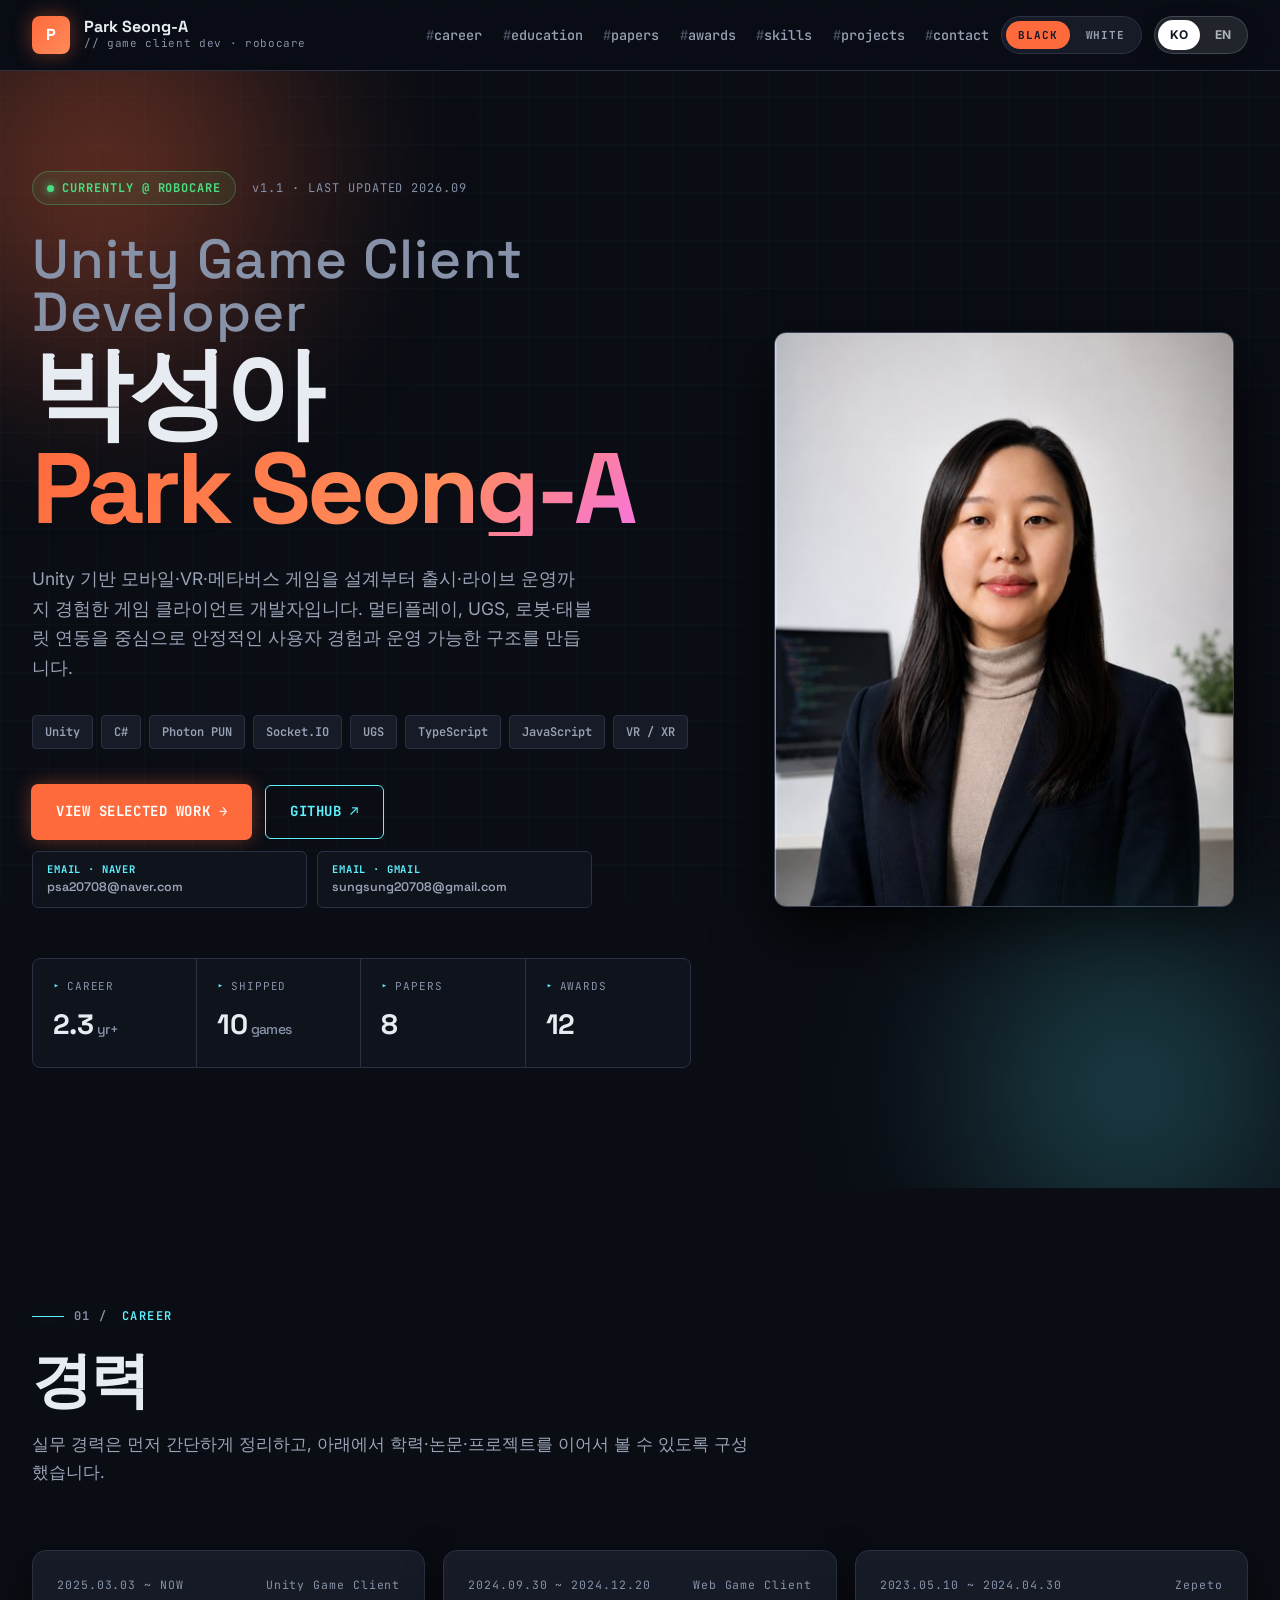
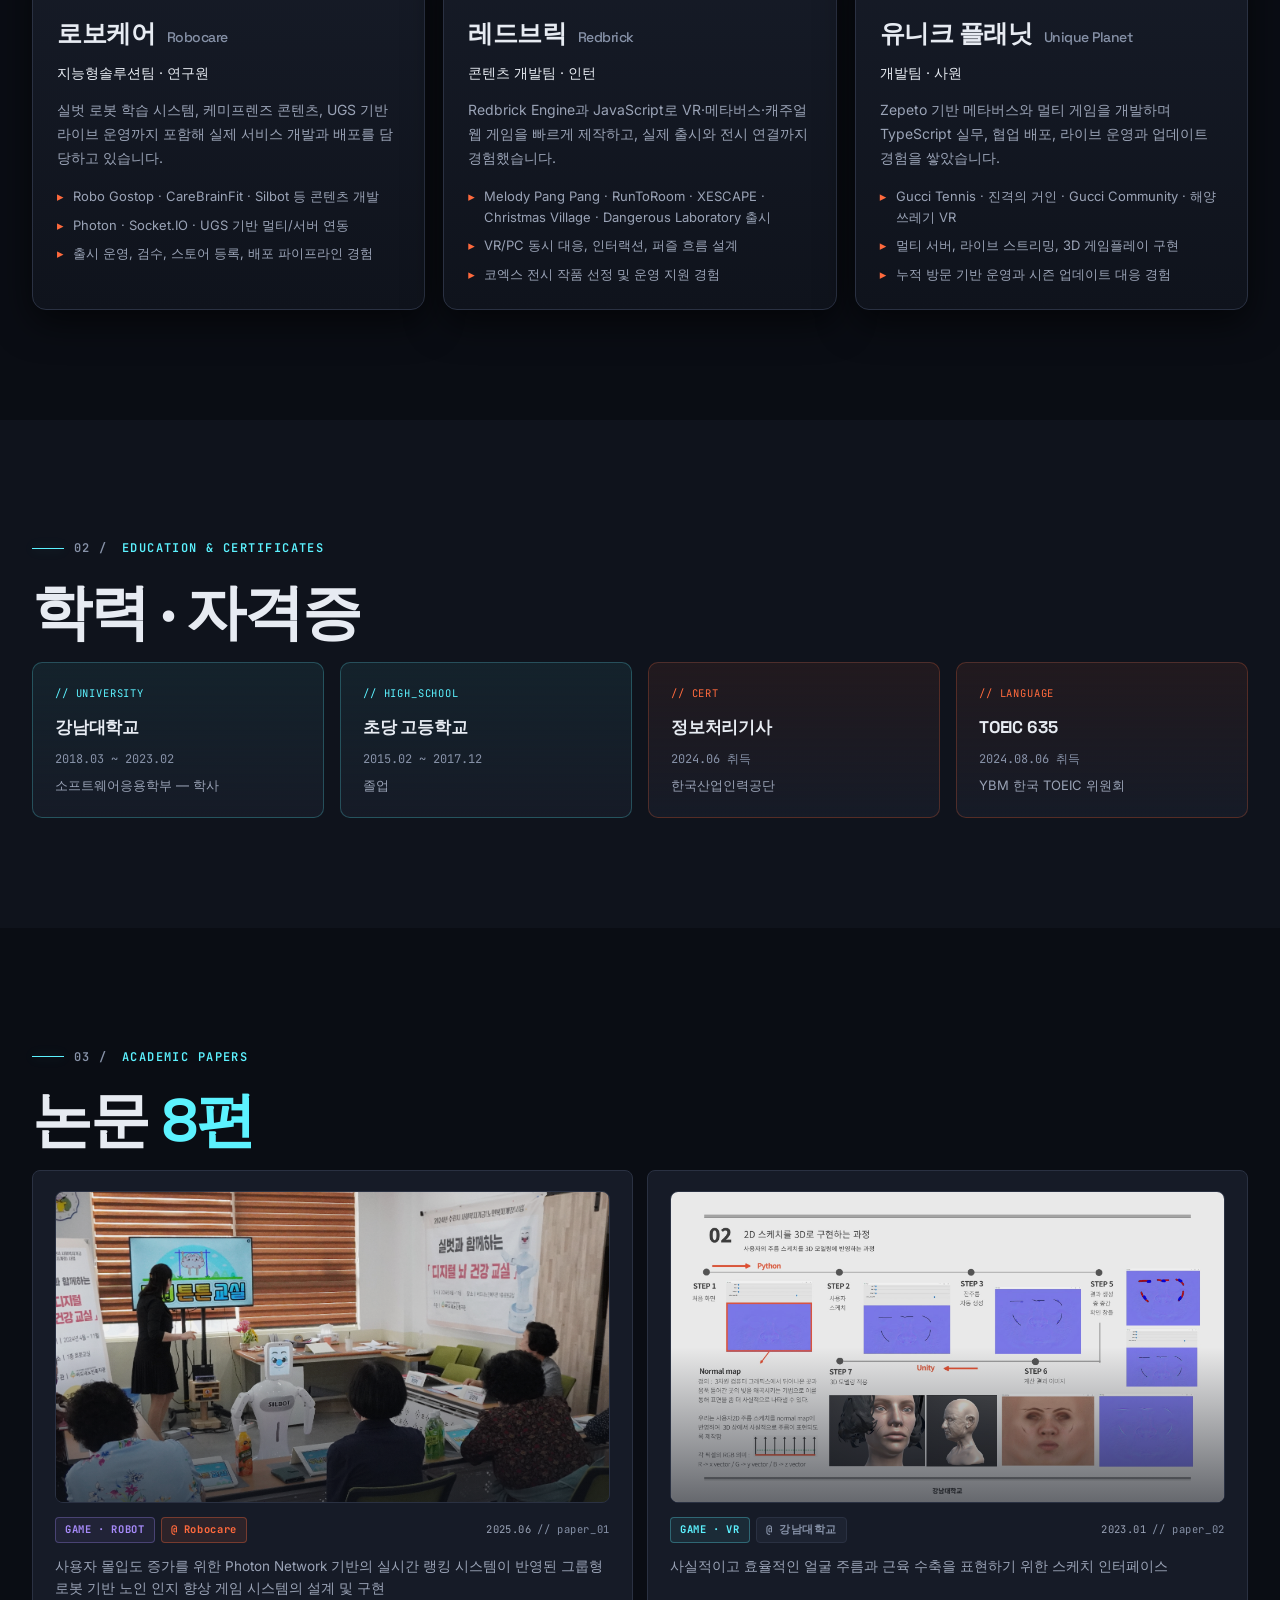
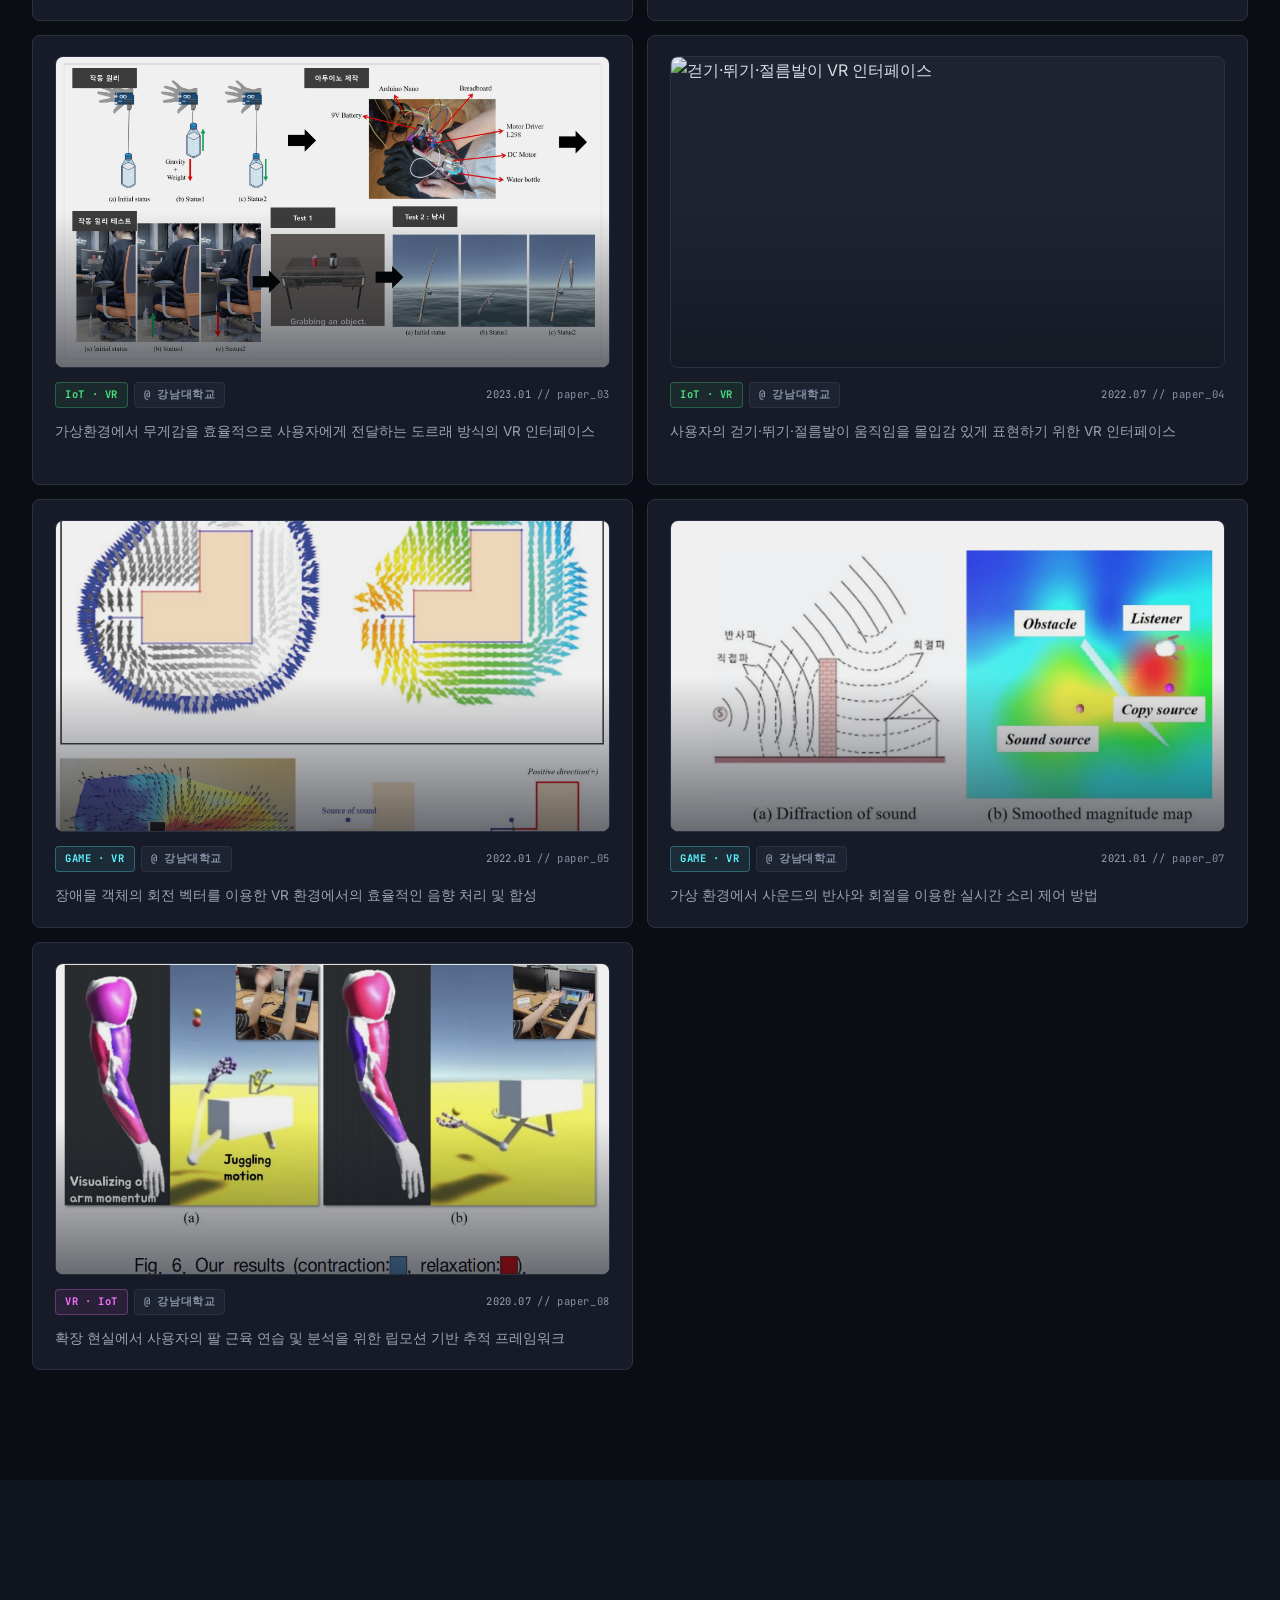
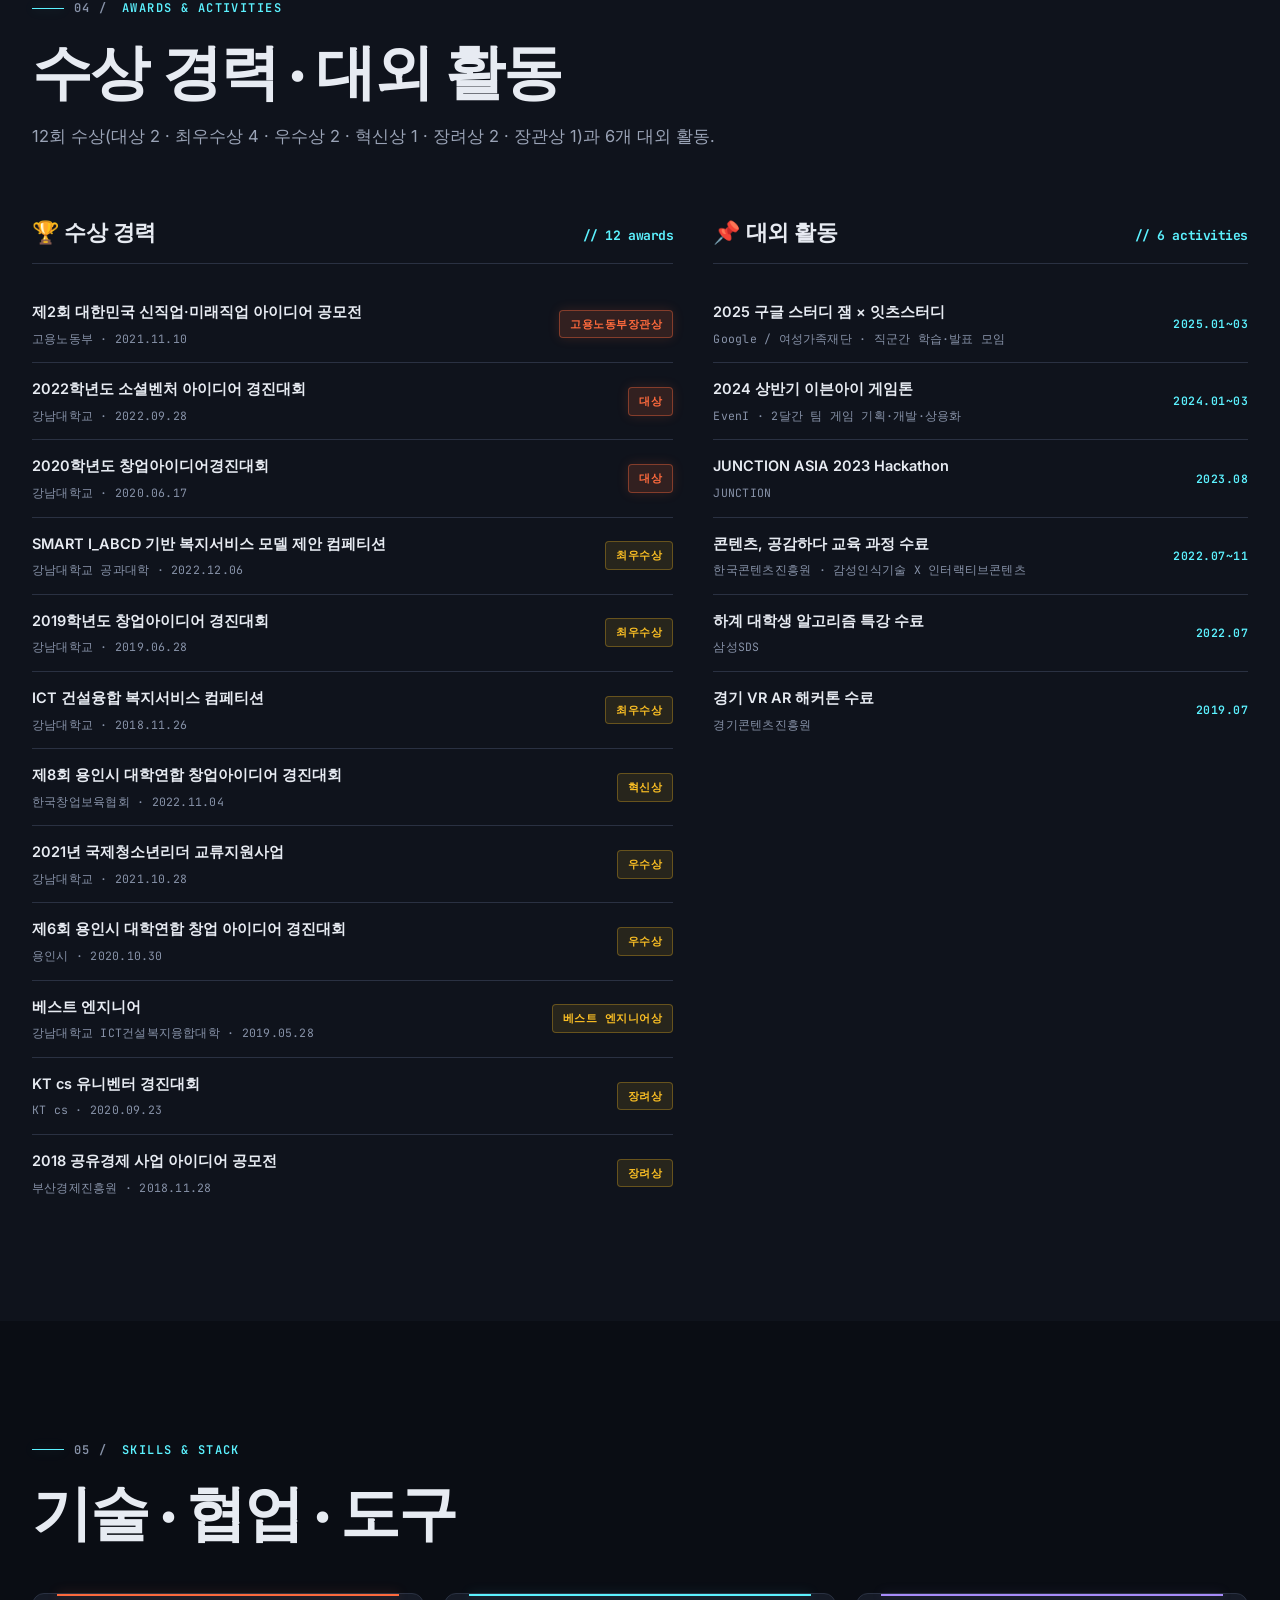
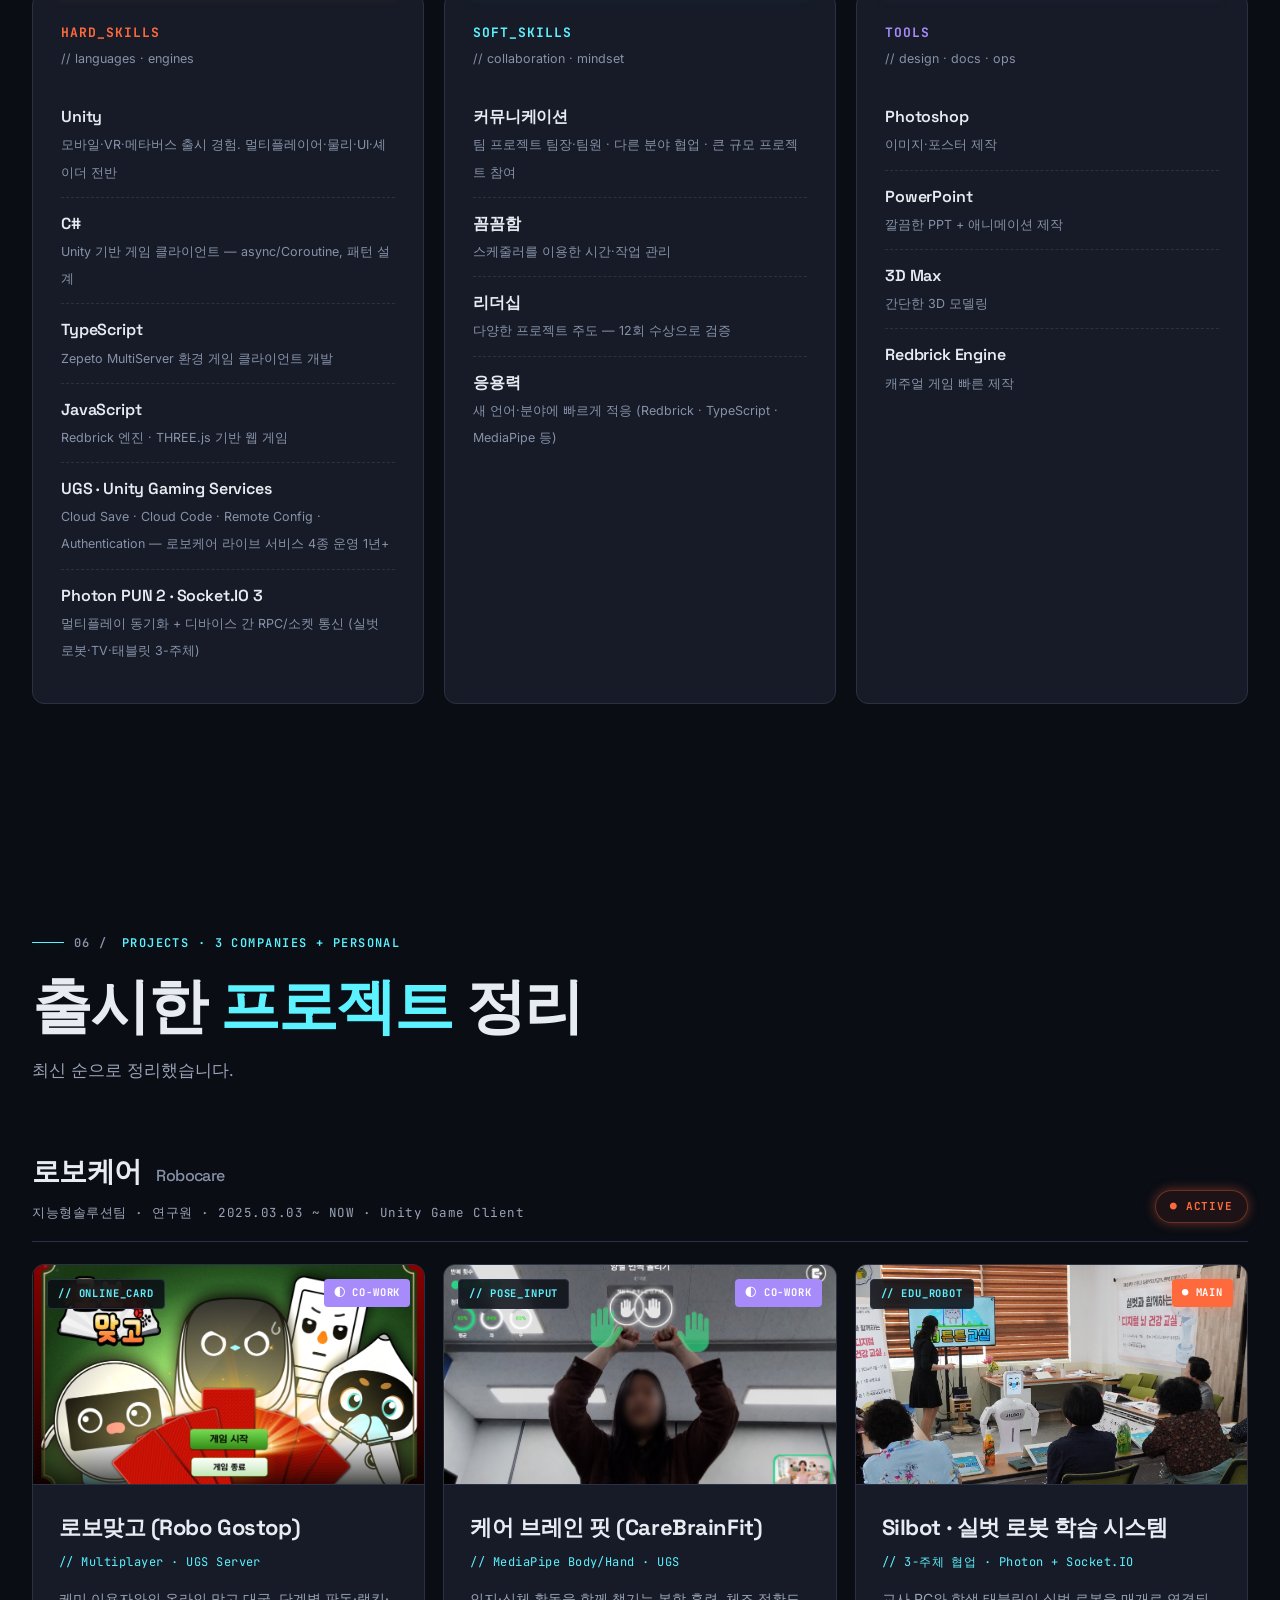
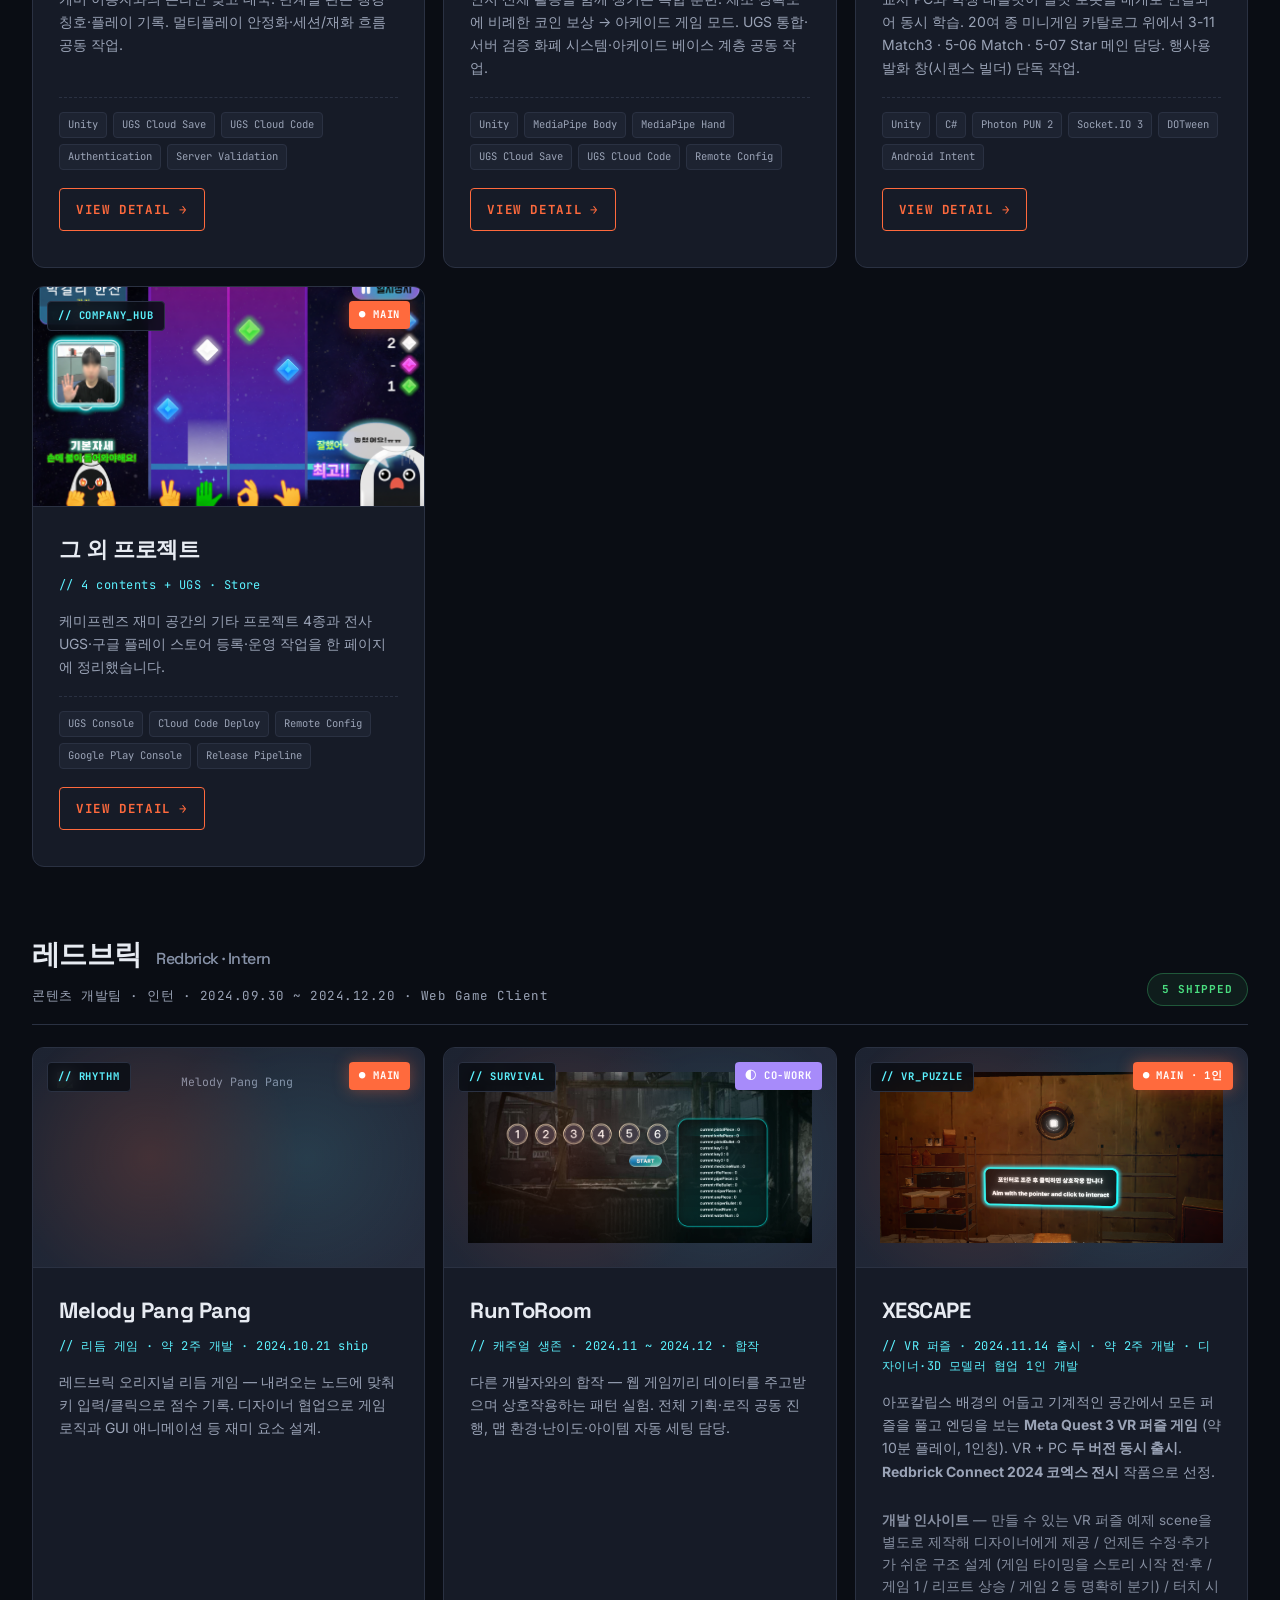
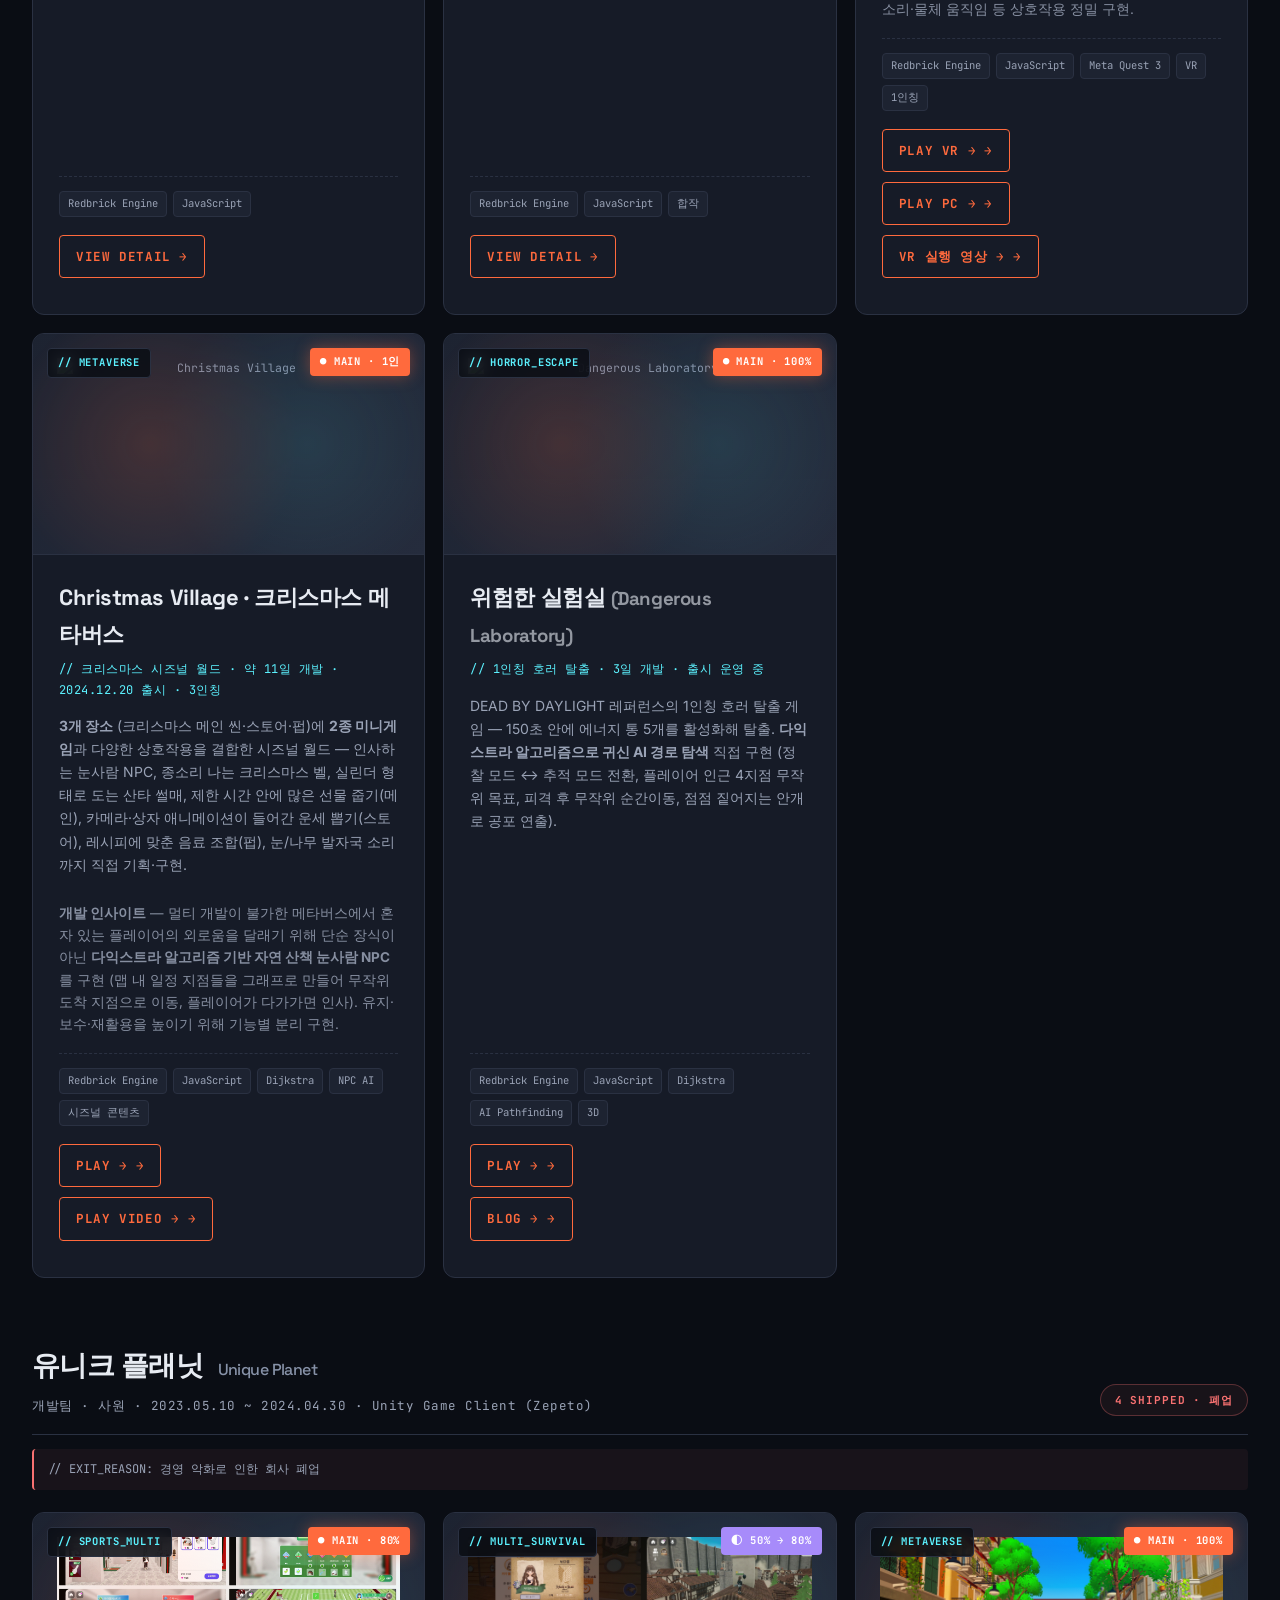
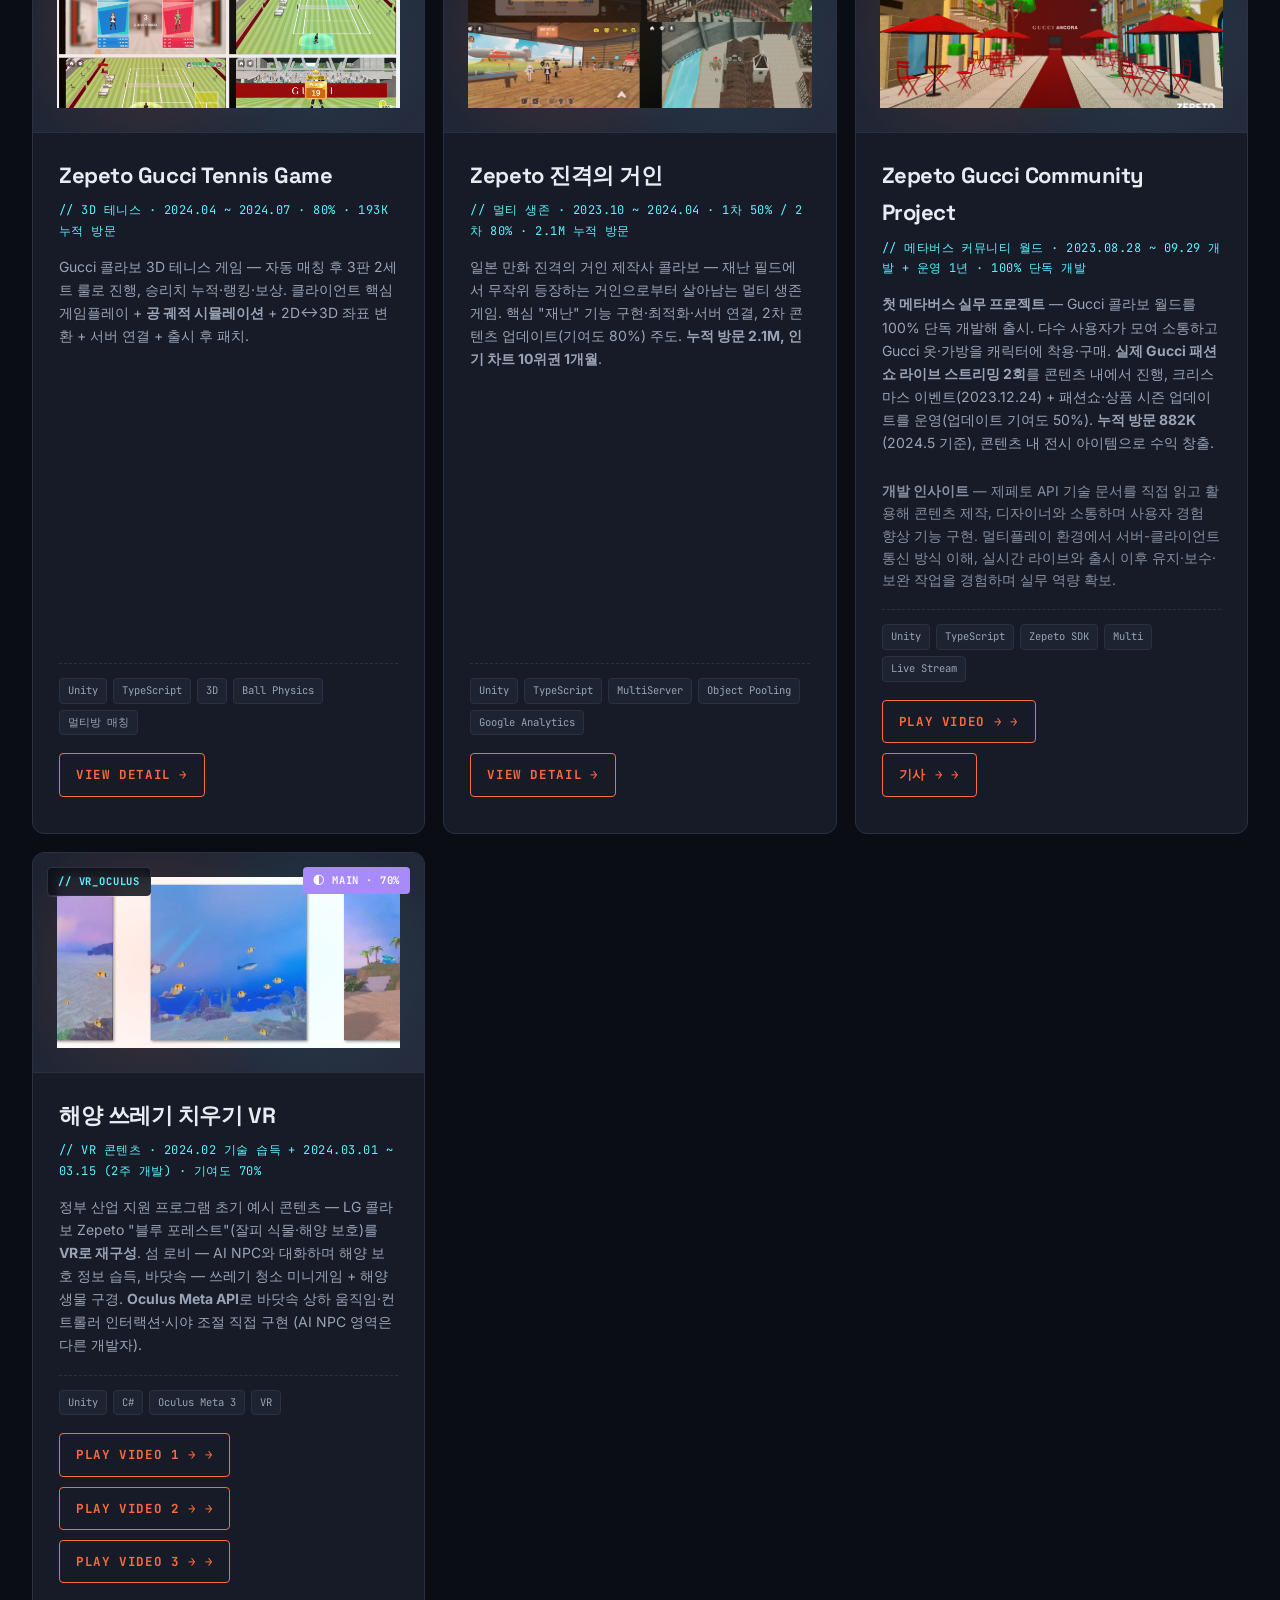
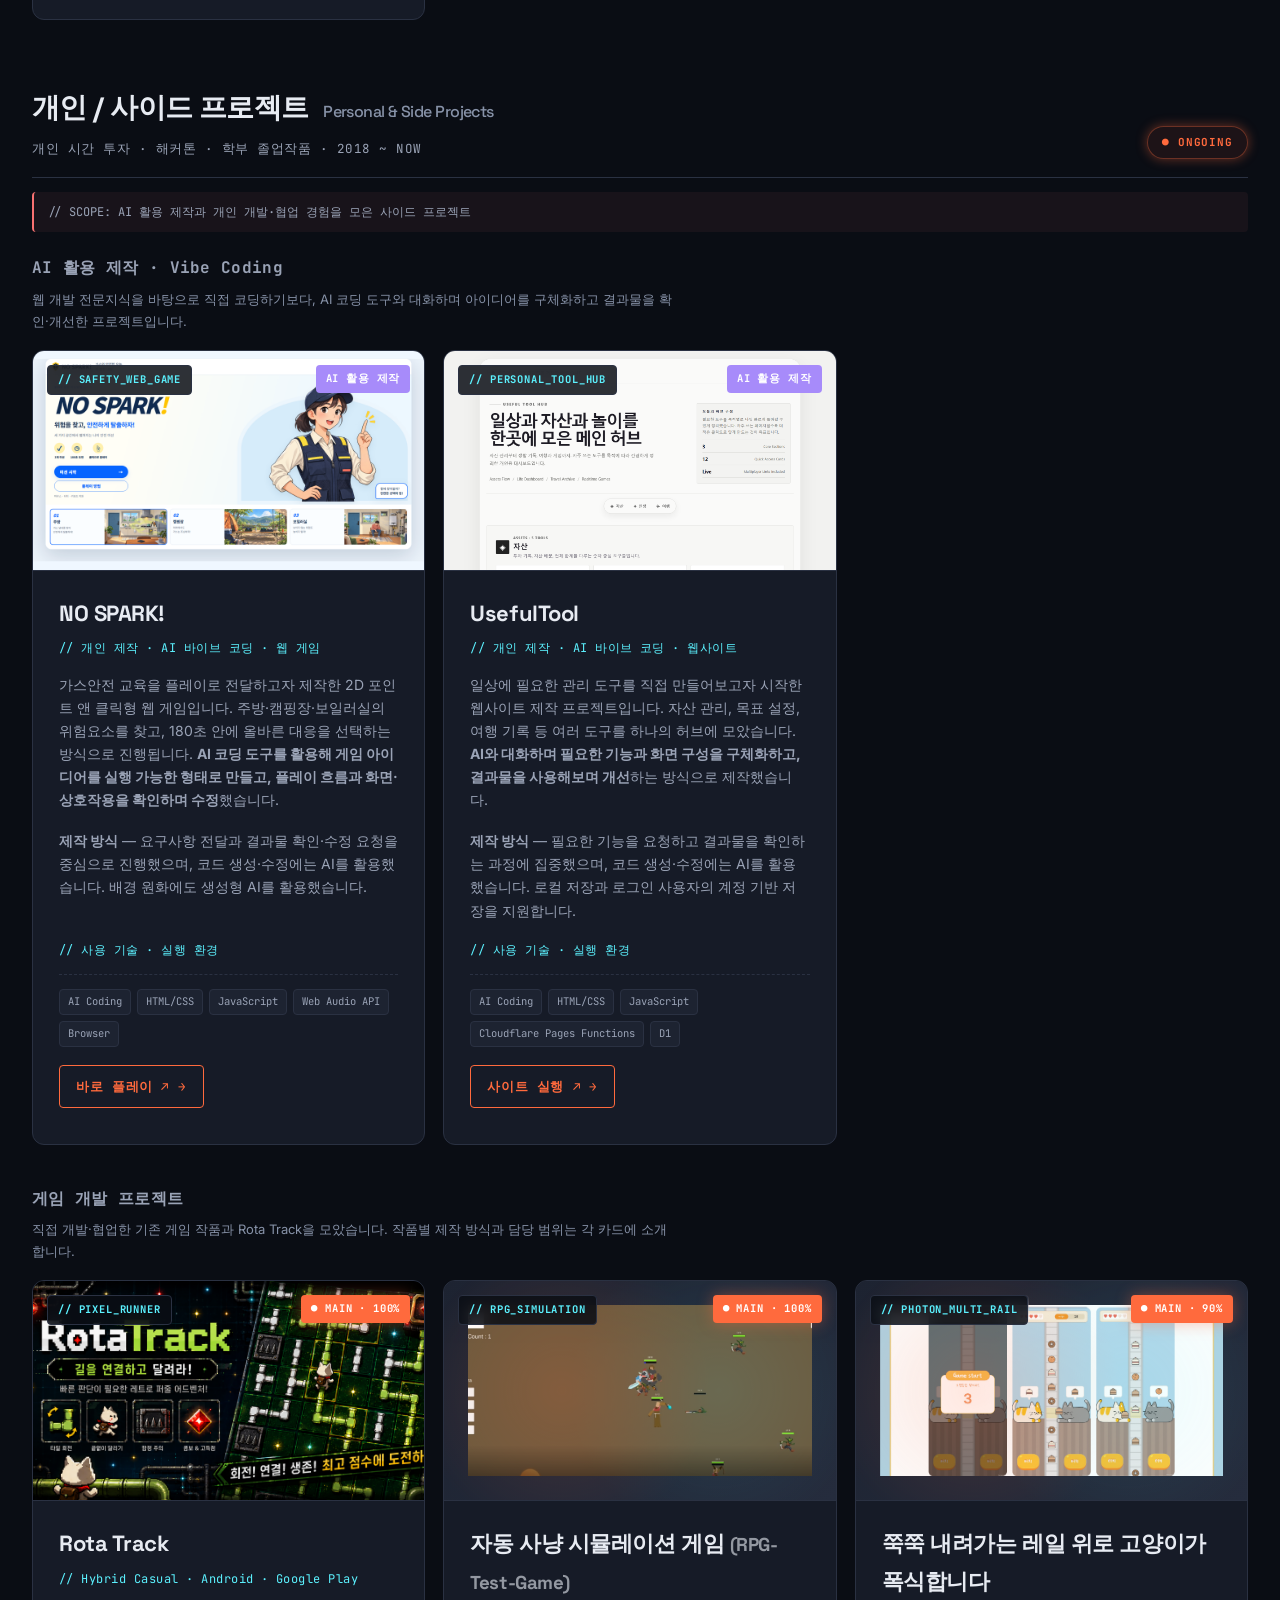
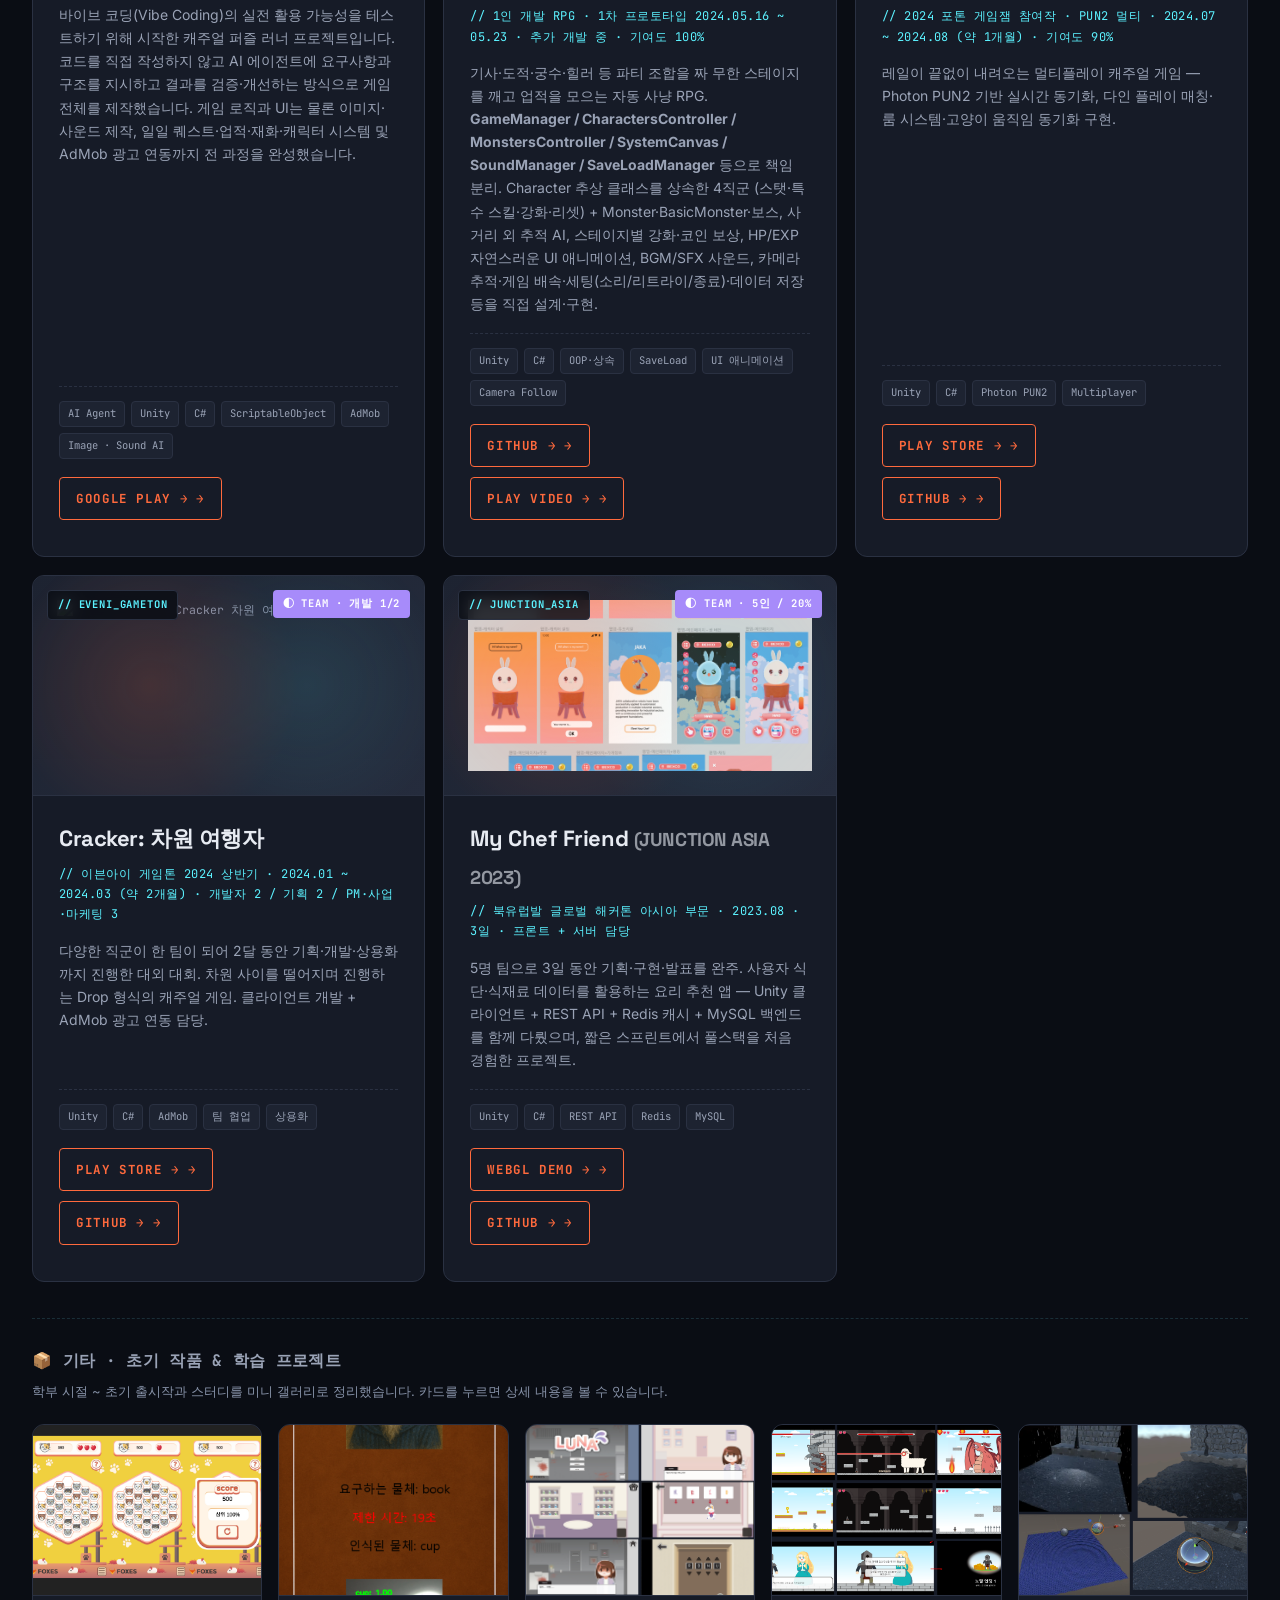
==== commit efe09cff: "AI 활용 개인 프로젝트 소개 추가" ====
--- a/index.html
+++ b/index.html
@@ -2423,7 +2423,52 @@
           </div>
           <span class="proj-group-status active">● ONGOING</span>
         </header>
-        <div class="proj-group-note">// SCOPE: 회사 외 시간에 직접 기획·설계·구현한 사이드 프로젝트 모음</div>
+        <div class="proj-group-note">// SCOPE: AI 활용 제작과 개인 개발·협업 경험을 모은 사이드 프로젝트</div>
+
+        <h4 class="extras-title">AI 활용 제작 · Vibe Coding</h4>
+        <p class="extras-note">웹 개발 전문지식을 바탕으로 직접 코딩하기보다, AI 코딩 도구와 대화하며 아이디어를 구체화하고 결과물을 확인·개선한 프로젝트입니다.</p>
+        <div class="feat-grid">
+          <div class="feat-card">
+            <div class="feat-image">
+              <span class="feat-tag">// SAFETY_WEB_GAME</span>
+              <span class="role-badge cowork">AI 활용 제작</span>
+              <img src="assets/no-spark-cover.png" alt="NO SPARK! 가스안전 게임 시작 화면과 세 가지 미션" loading="lazy" style="position:absolute;inset:0;" />
+            </div>
+            <div class="feat-body">
+              <h3>NO SPARK!</h3>
+              <div class="feat-sub">// 개인 제작 · AI 바이브 코딩 · 웹 게임</div>
+              <p>가스안전 교육을 플레이로 전달하고자 제작한 2D 포인트 앤 클릭형 웹 게임입니다. 주방·캠핑장·보일러실의 위험요소를 찾고, 180초 안에 올바른 대응을 선택하는 방식으로 진행됩니다. <strong>AI 코딩 도구를 활용해 게임 아이디어를 실행 가능한 형태로 만들고, 플레이 흐름과 화면·상호작용을 확인하며 수정</strong>했습니다.</p>
+              <p><strong>제작 방식</strong> — 요구사항 전달과 결과물 확인·수정 요청을 중심으로 진행했으며, 코드 생성·수정에는 AI를 활용했습니다. 배경 원화에도 생성형 AI를 활용했습니다.</p>
+              <div class="feat-sub">// 사용 기술 · 실행 환경</div>
+              <div class="feat-stack">
+                <span>AI Coding</span><span>HTML/CSS</span><span>JavaScript</span><span>Web Audio API</span><span>Browser</span>
+              </div>
+              <a class="open-link" href="https://usefultool-bq1.pages.dev/no-spark/" target="_blank" rel="noopener noreferrer">바로 플레이 ↗</a>
+            </div>
+          </div>
+
+          <div class="feat-card">
+            <div class="feat-image">
+              <span class="feat-tag">// PERSONAL_TOOL_HUB</span>
+              <span class="role-badge cowork">AI 활용 제작</span>
+              <img src="assets/usefultool-cover.png" alt="UsefulTool 메인 허브의 일상·자산 관리 도구 화면" loading="lazy" style="position:absolute;inset:0;object-position:top;" />
+            </div>
+            <div class="feat-body">
+              <h3>UsefulTool</h3>
+              <div class="feat-sub">// 개인 제작 · AI 바이브 코딩 · 웹사이트</div>
+              <p>일상에 필요한 관리 도구를 직접 만들어보고자 시작한 웹사이트 제작 프로젝트입니다. 자산 관리, 목표 설정, 여행 기록 등 여러 도구를 하나의 허브에 모았습니다. <strong>AI와 대화하며 필요한 기능과 화면 구성을 구체화하고, 결과물을 사용해보며 개선</strong>하는 방식으로 제작했습니다.</p>
+              <p><strong>제작 방식</strong> — 필요한 기능을 요청하고 결과물을 확인하는 과정에 집중했으며, 코드 생성·수정에는 AI를 활용했습니다. 로컬 저장과 로그인 사용자의 계정 기반 저장을 지원합니다.</p>
+              <div class="feat-sub">// 사용 기술 · 실행 환경</div>
+              <div class="feat-stack">
+                <span>AI Coding</span><span>HTML/CSS</span><span>JavaScript</span><span>Cloudflare Pages Functions</span><span>D1</span>
+              </div>
+              <a class="open-link" href="https://usefultool-bq1.pages.dev/" target="_blank" rel="noopener noreferrer">사이트 실행 ↗</a>
+            </div>
+          </div>
+        </div>
+
+        <h4 class="extras-title" style="margin-top:40px;">게임 개발 프로젝트</h4>
+        <p class="extras-note">직접 개발·협업한 기존 게임 작품과 Rota Track을 모았습니다. 작품별 제작 방식과 담당 범위는 각 카드에 소개합니다.</p>
 
         <div class="feat-grid">
 
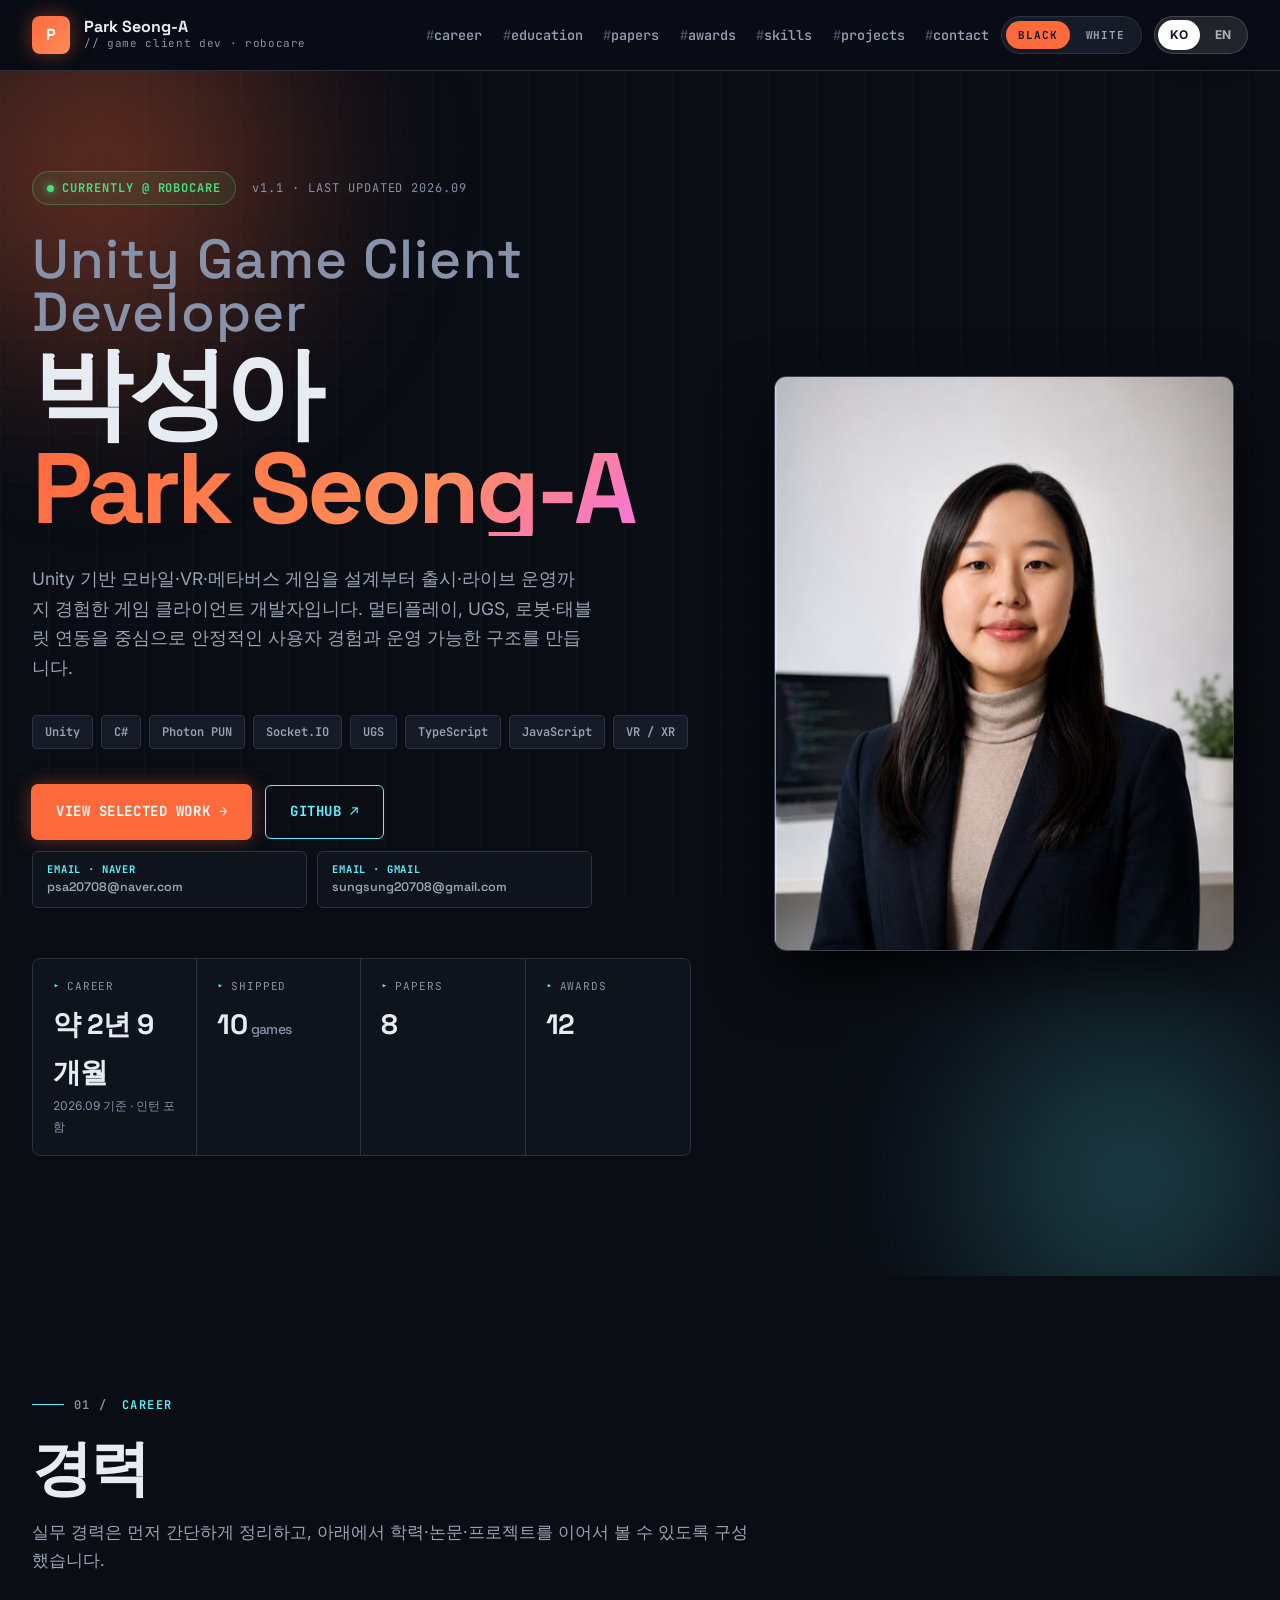
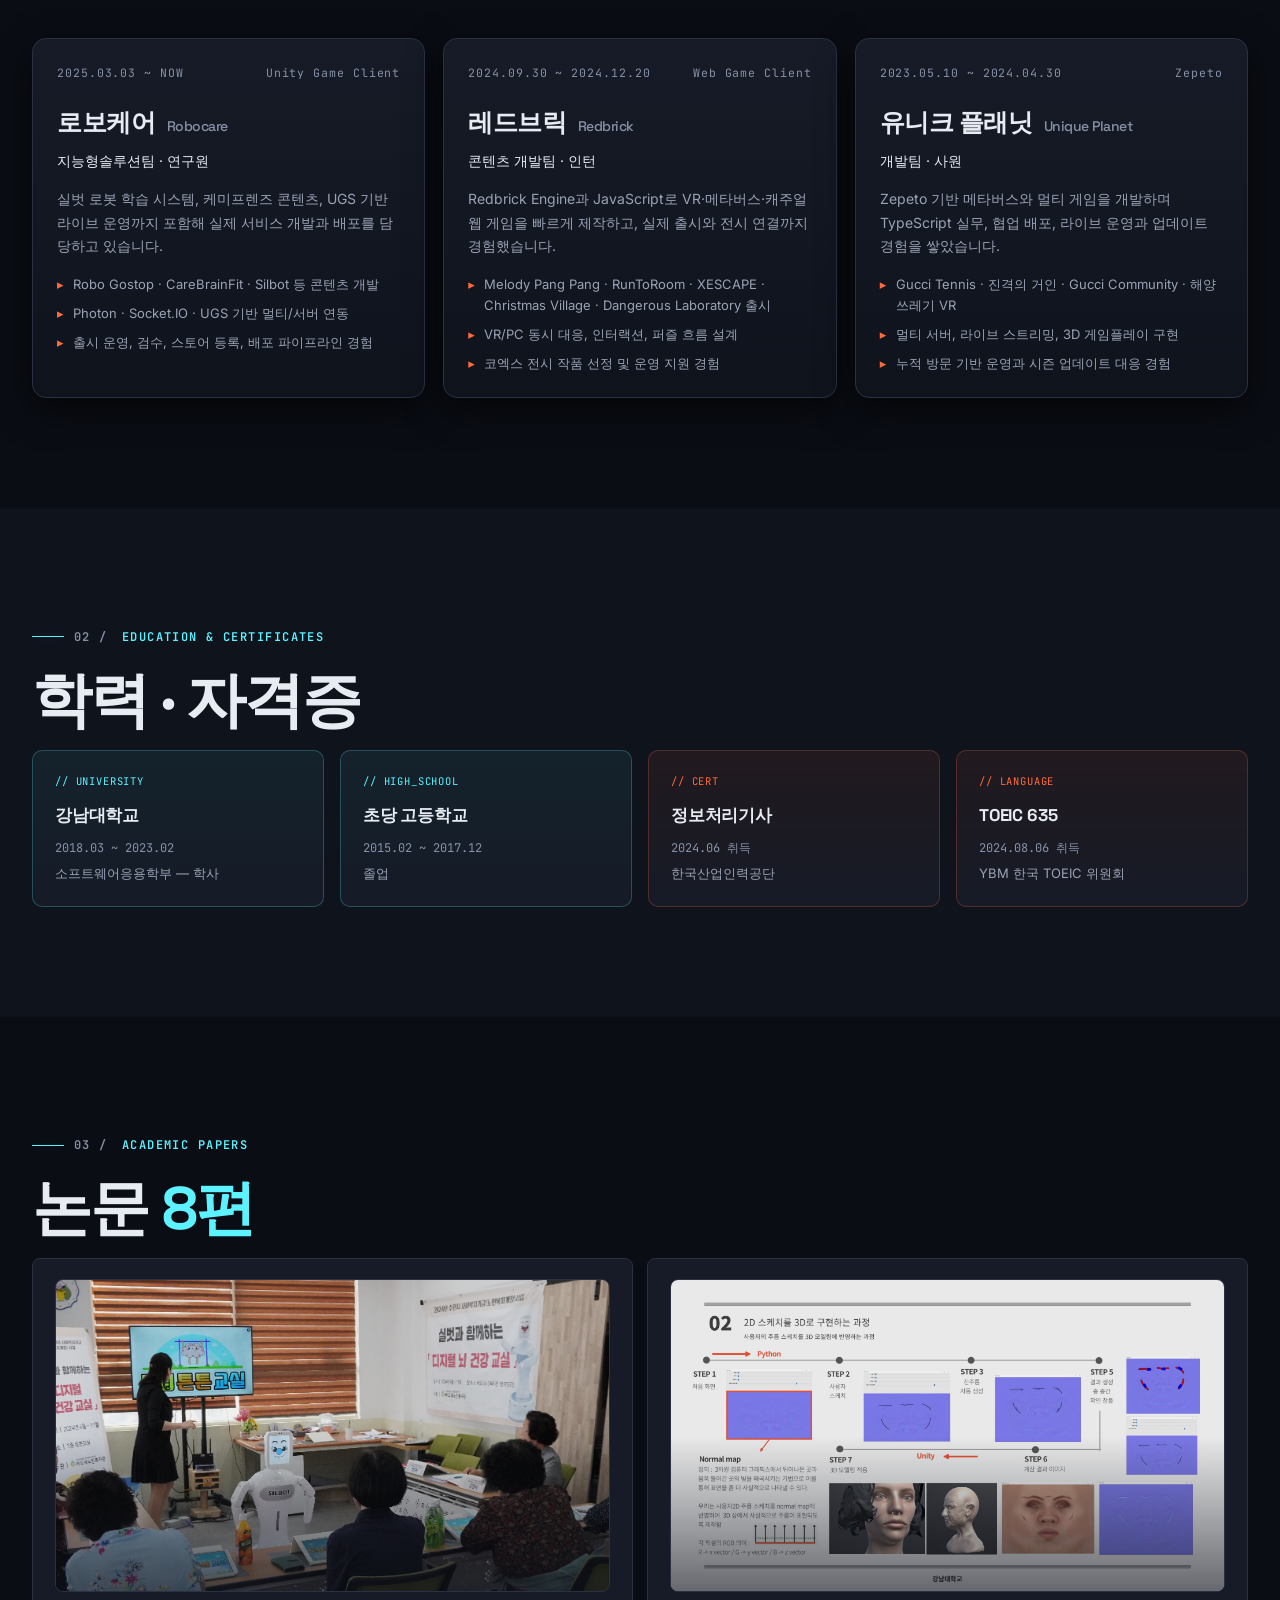
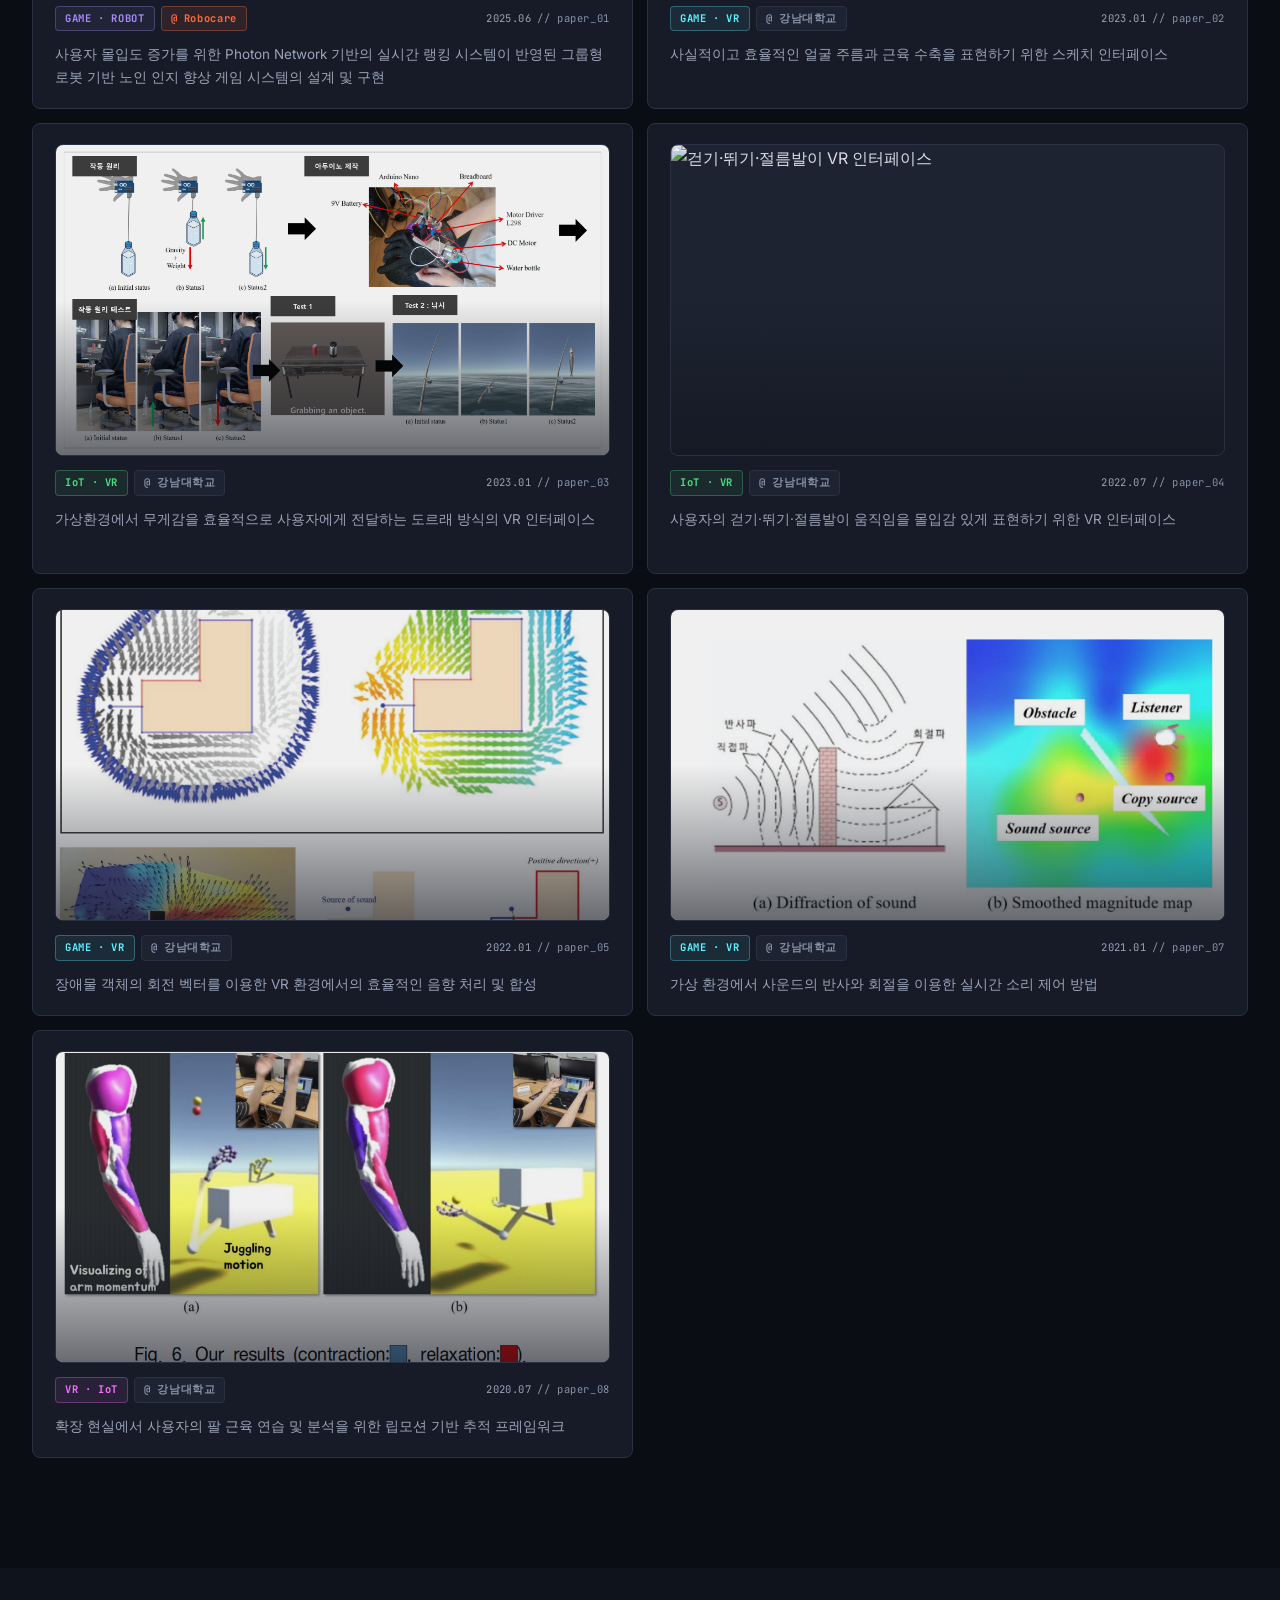
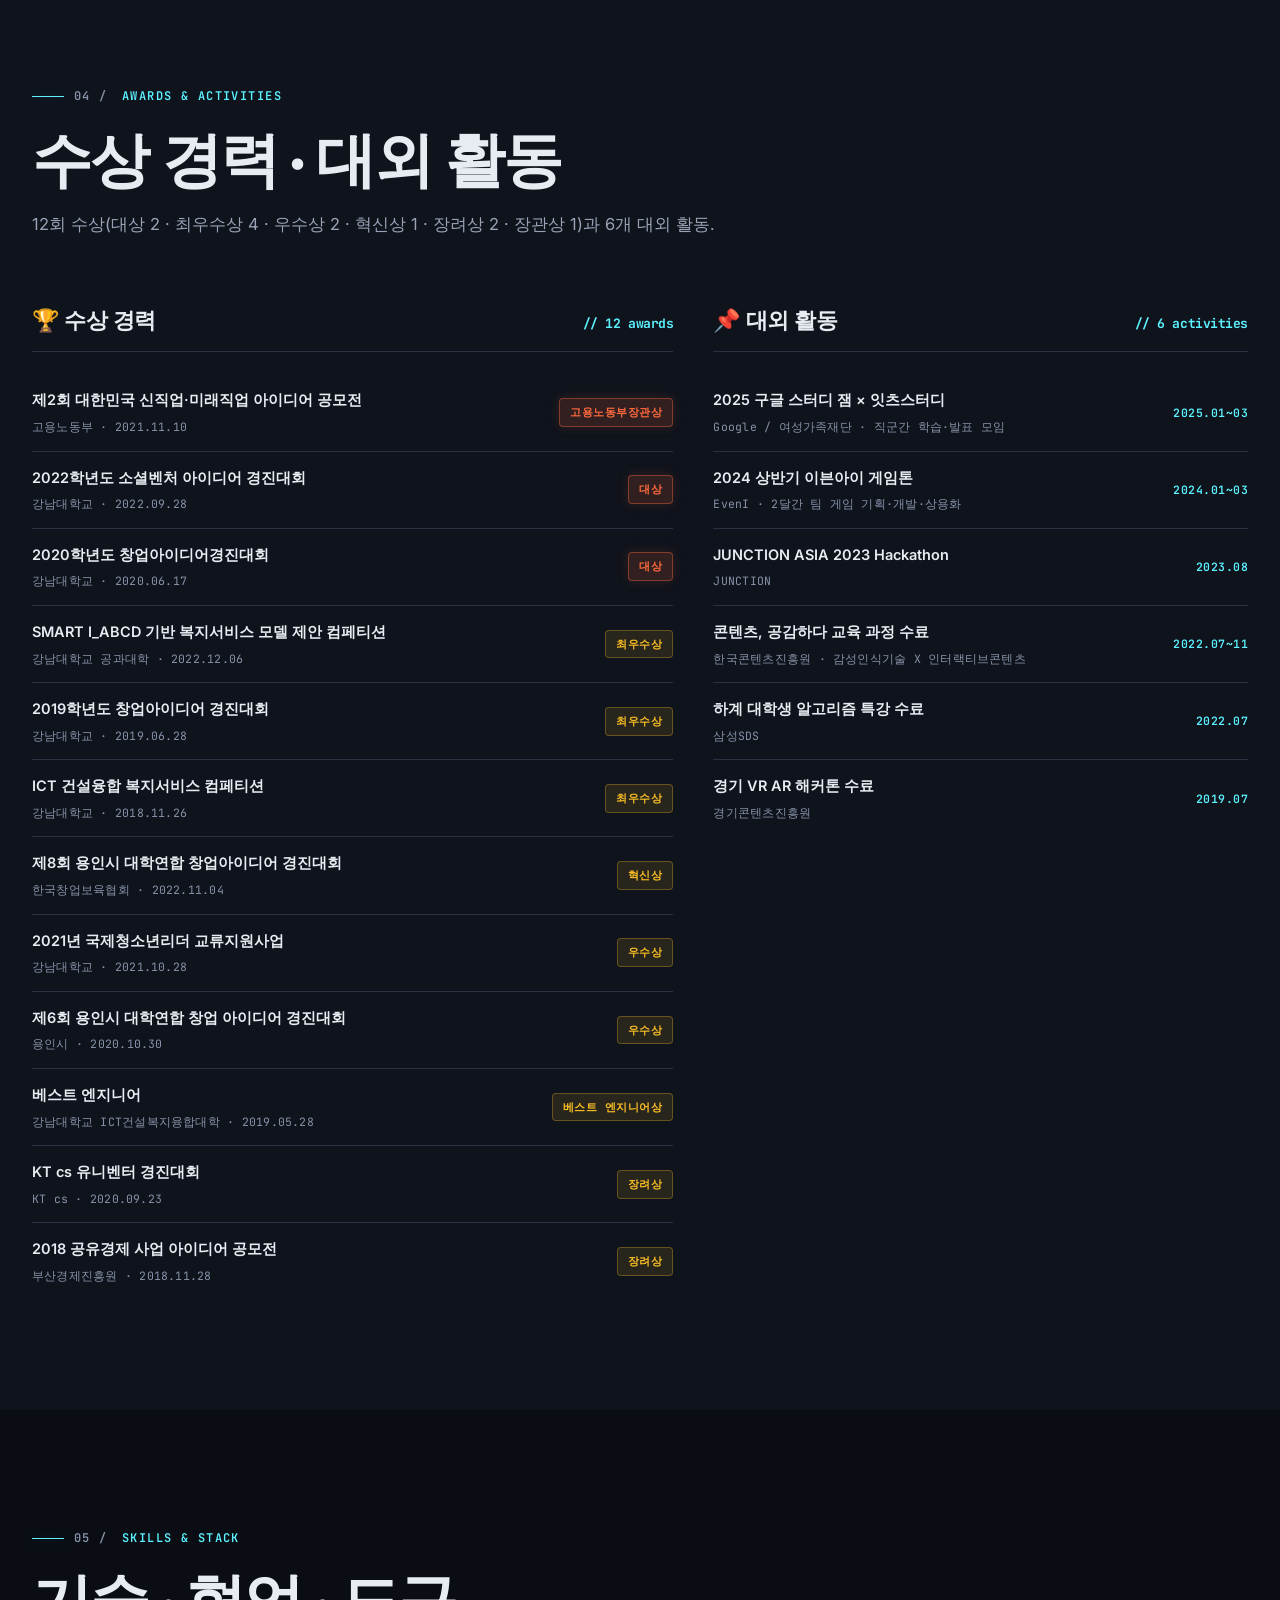
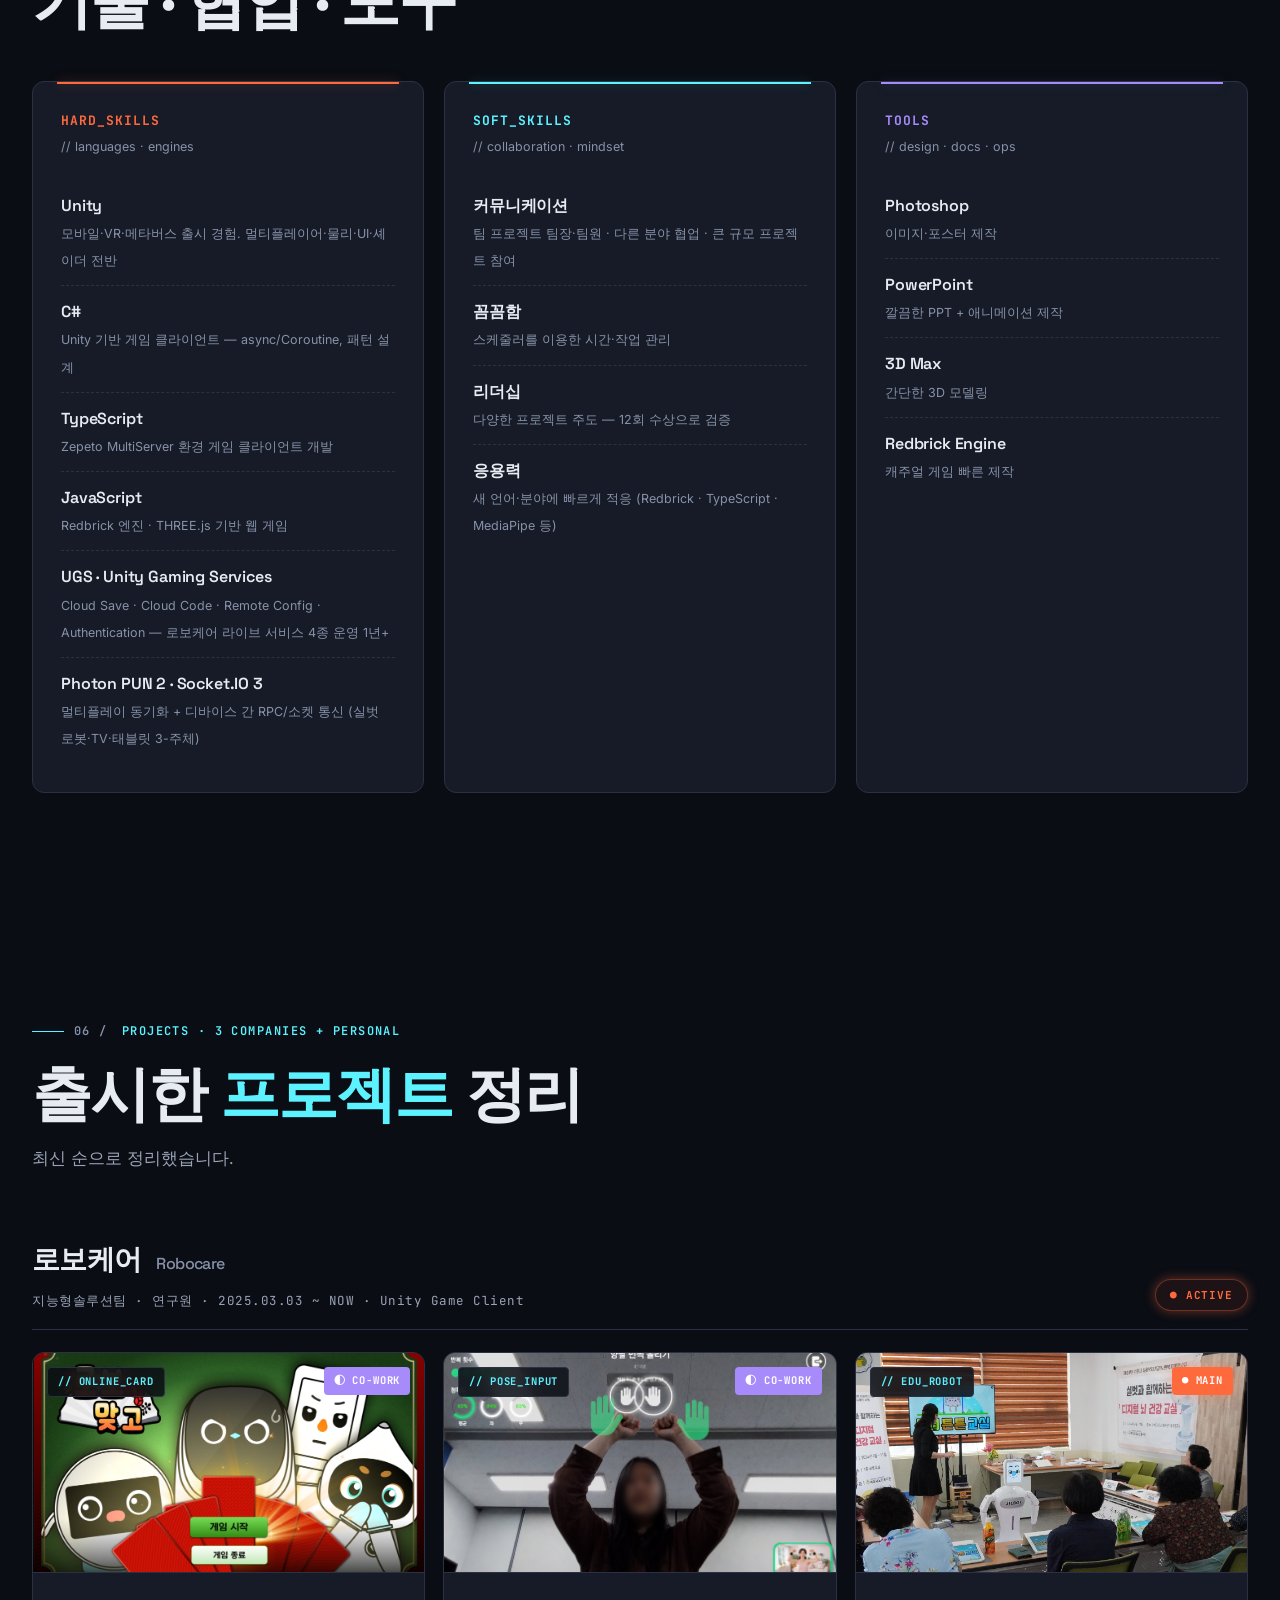
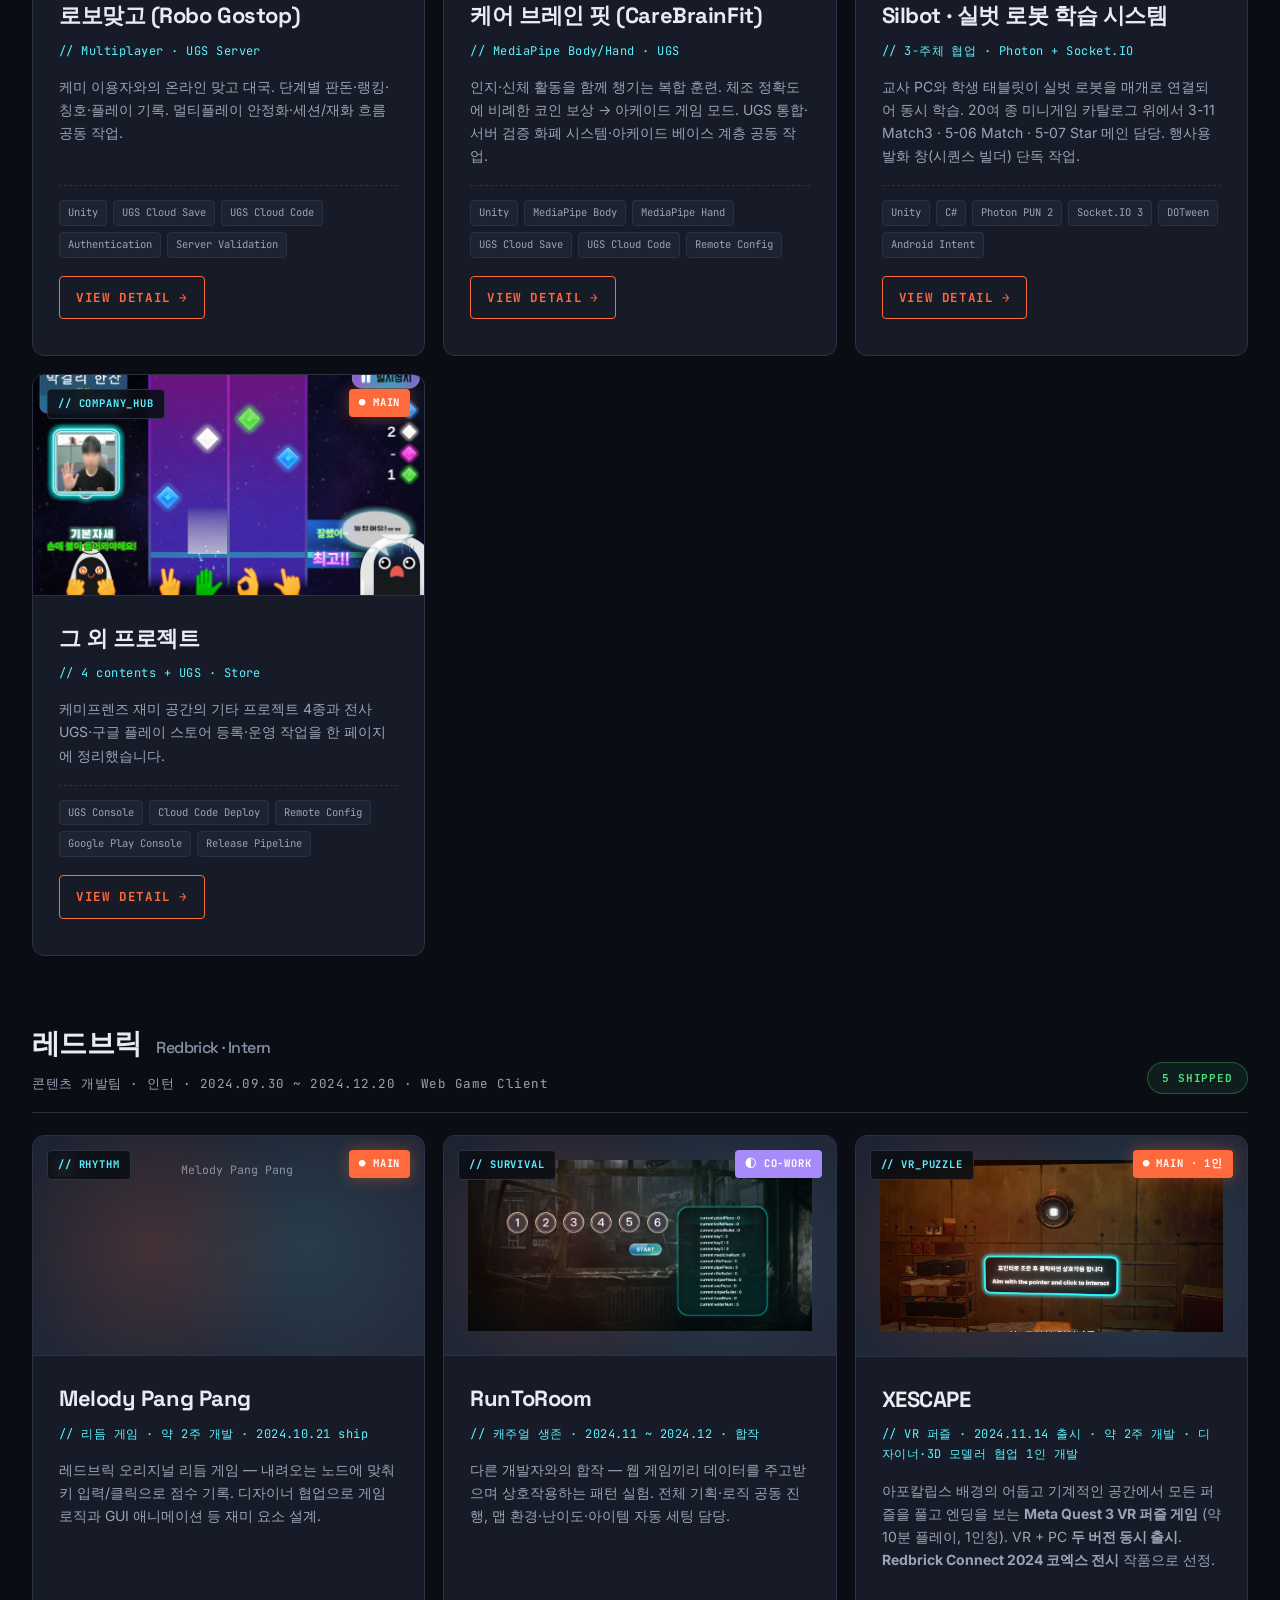
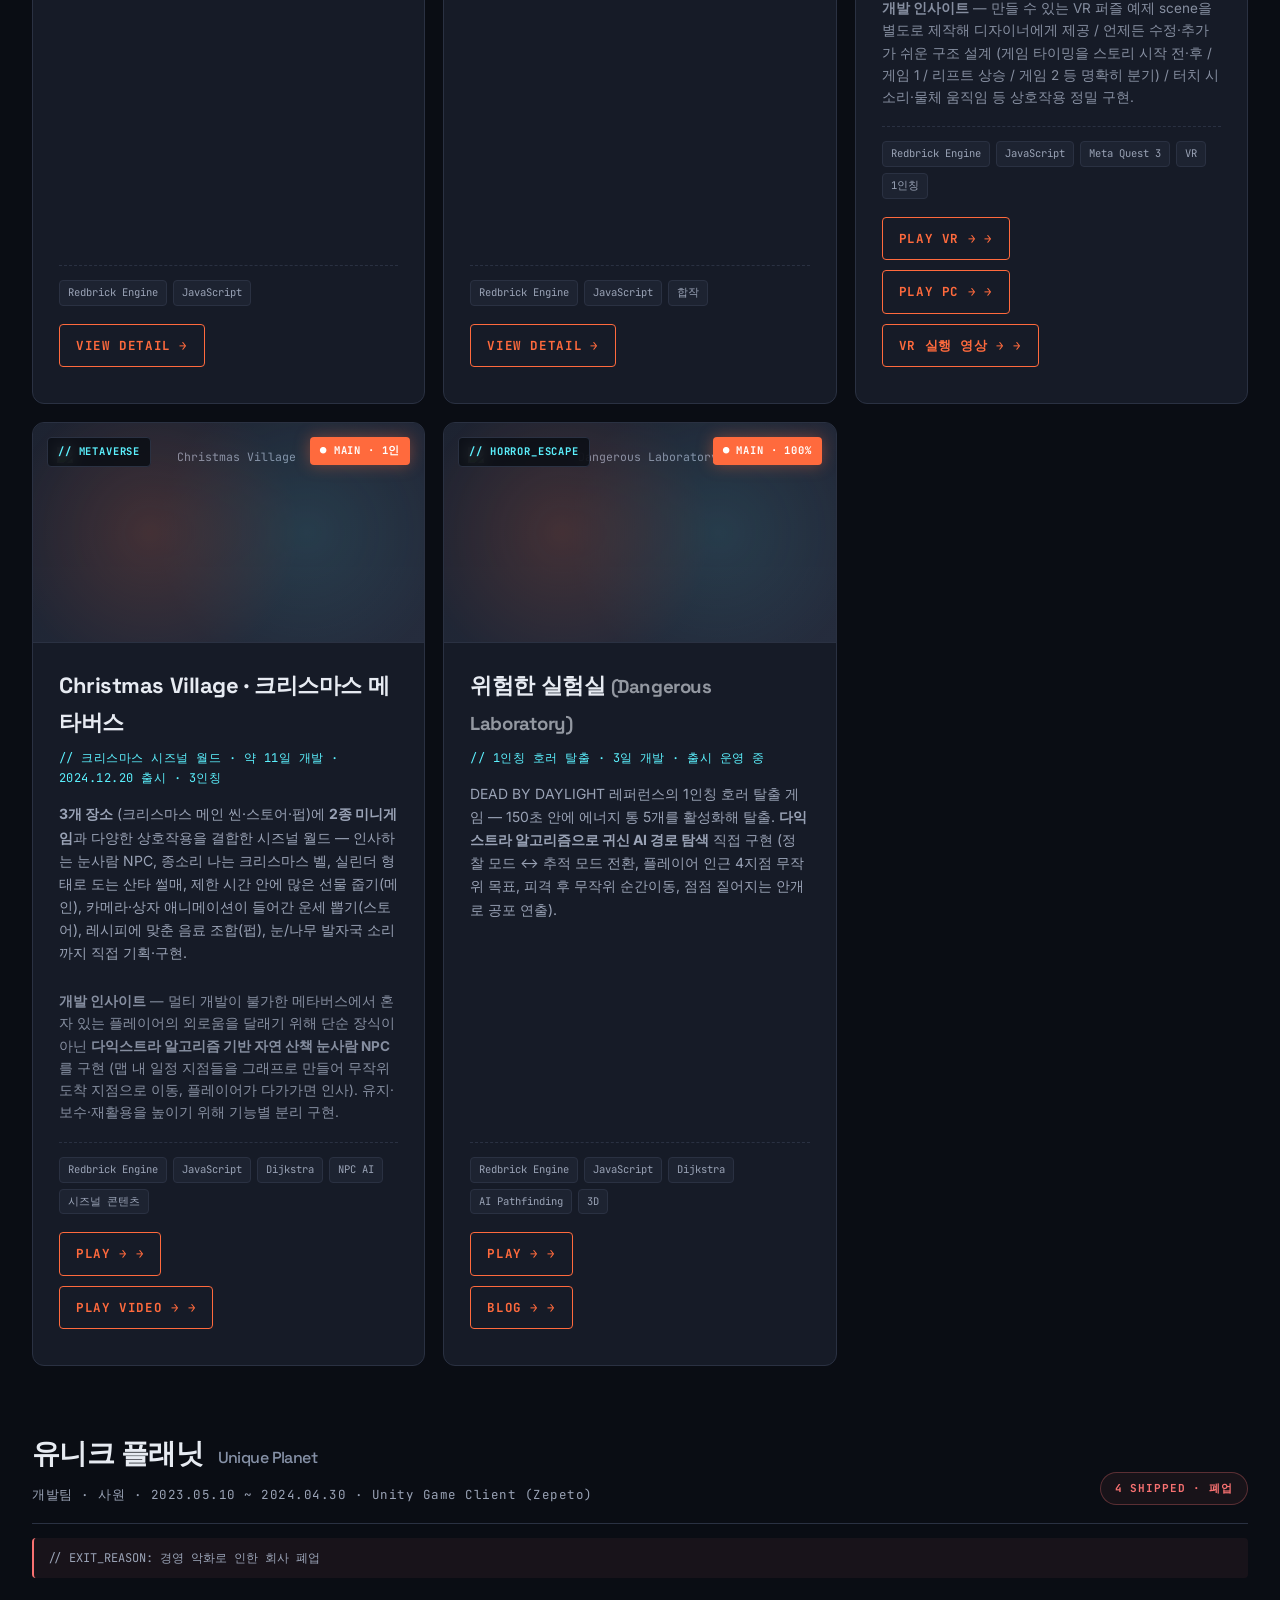
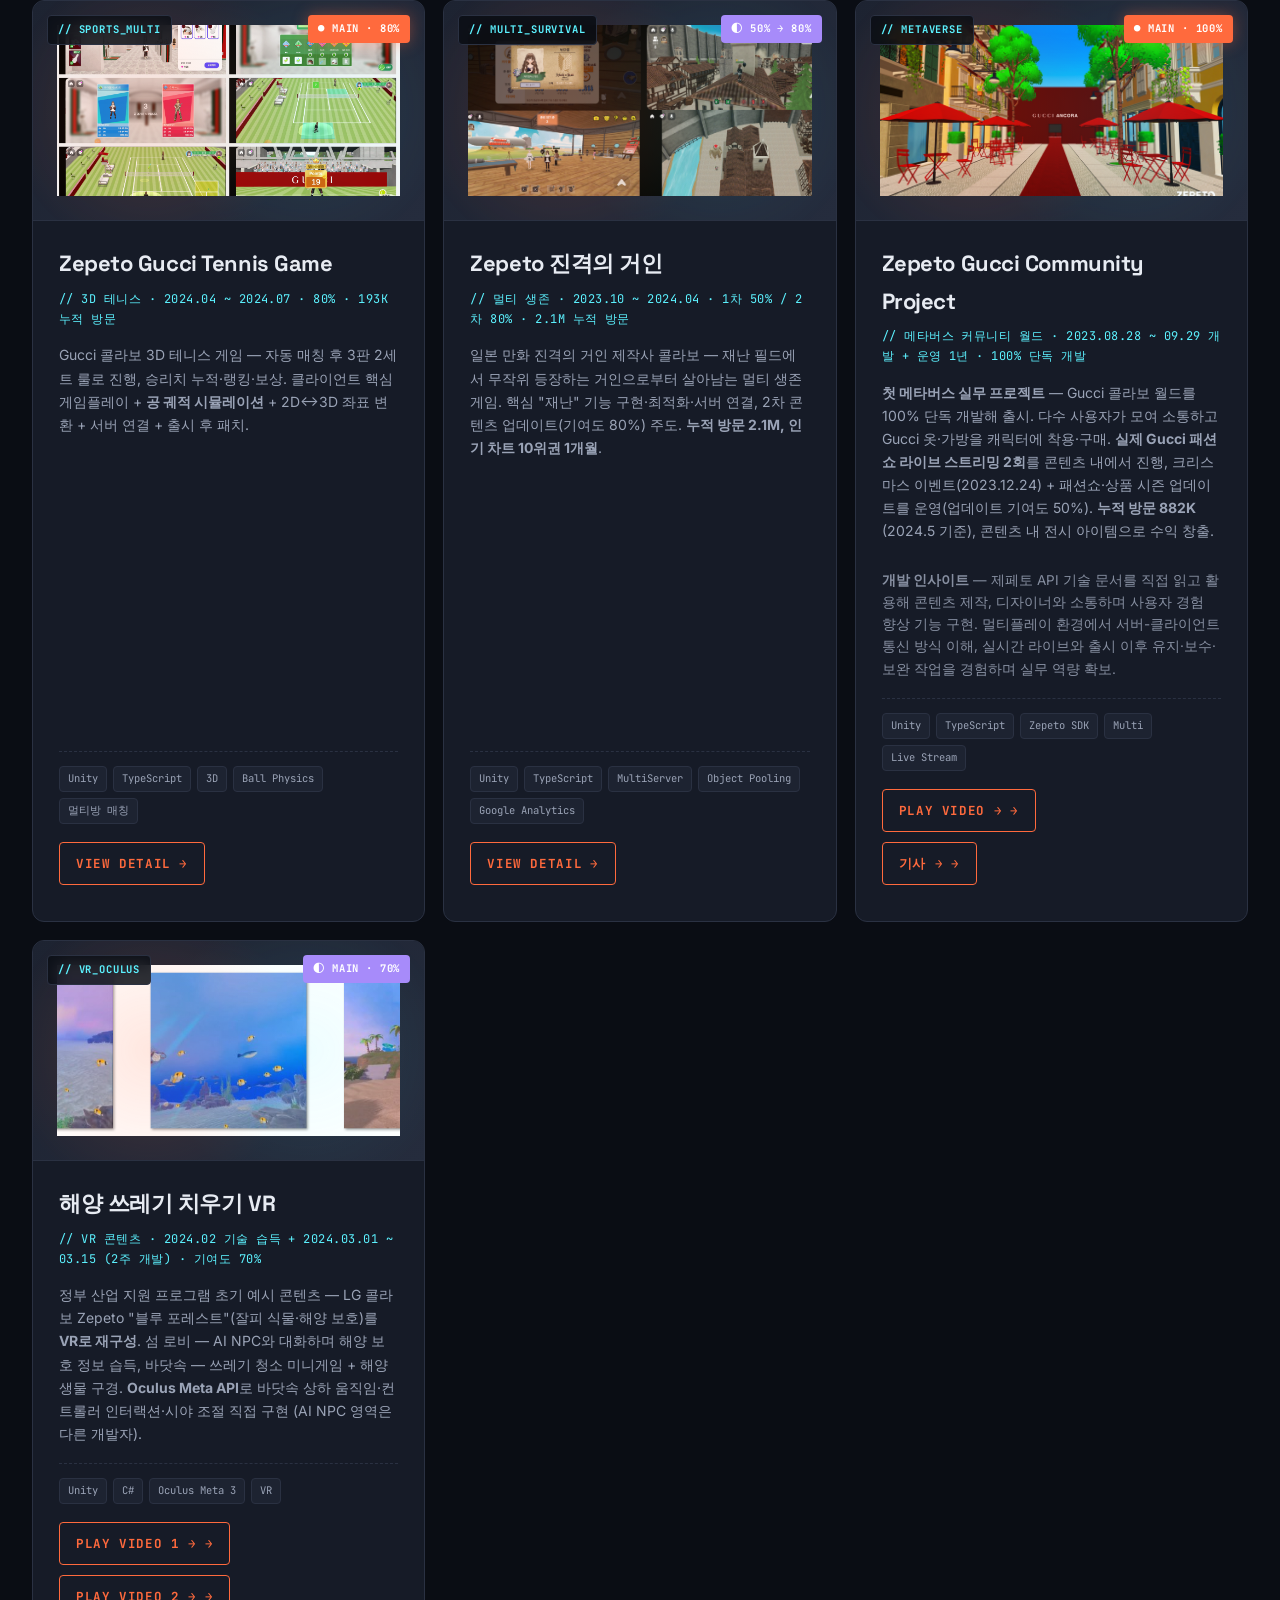
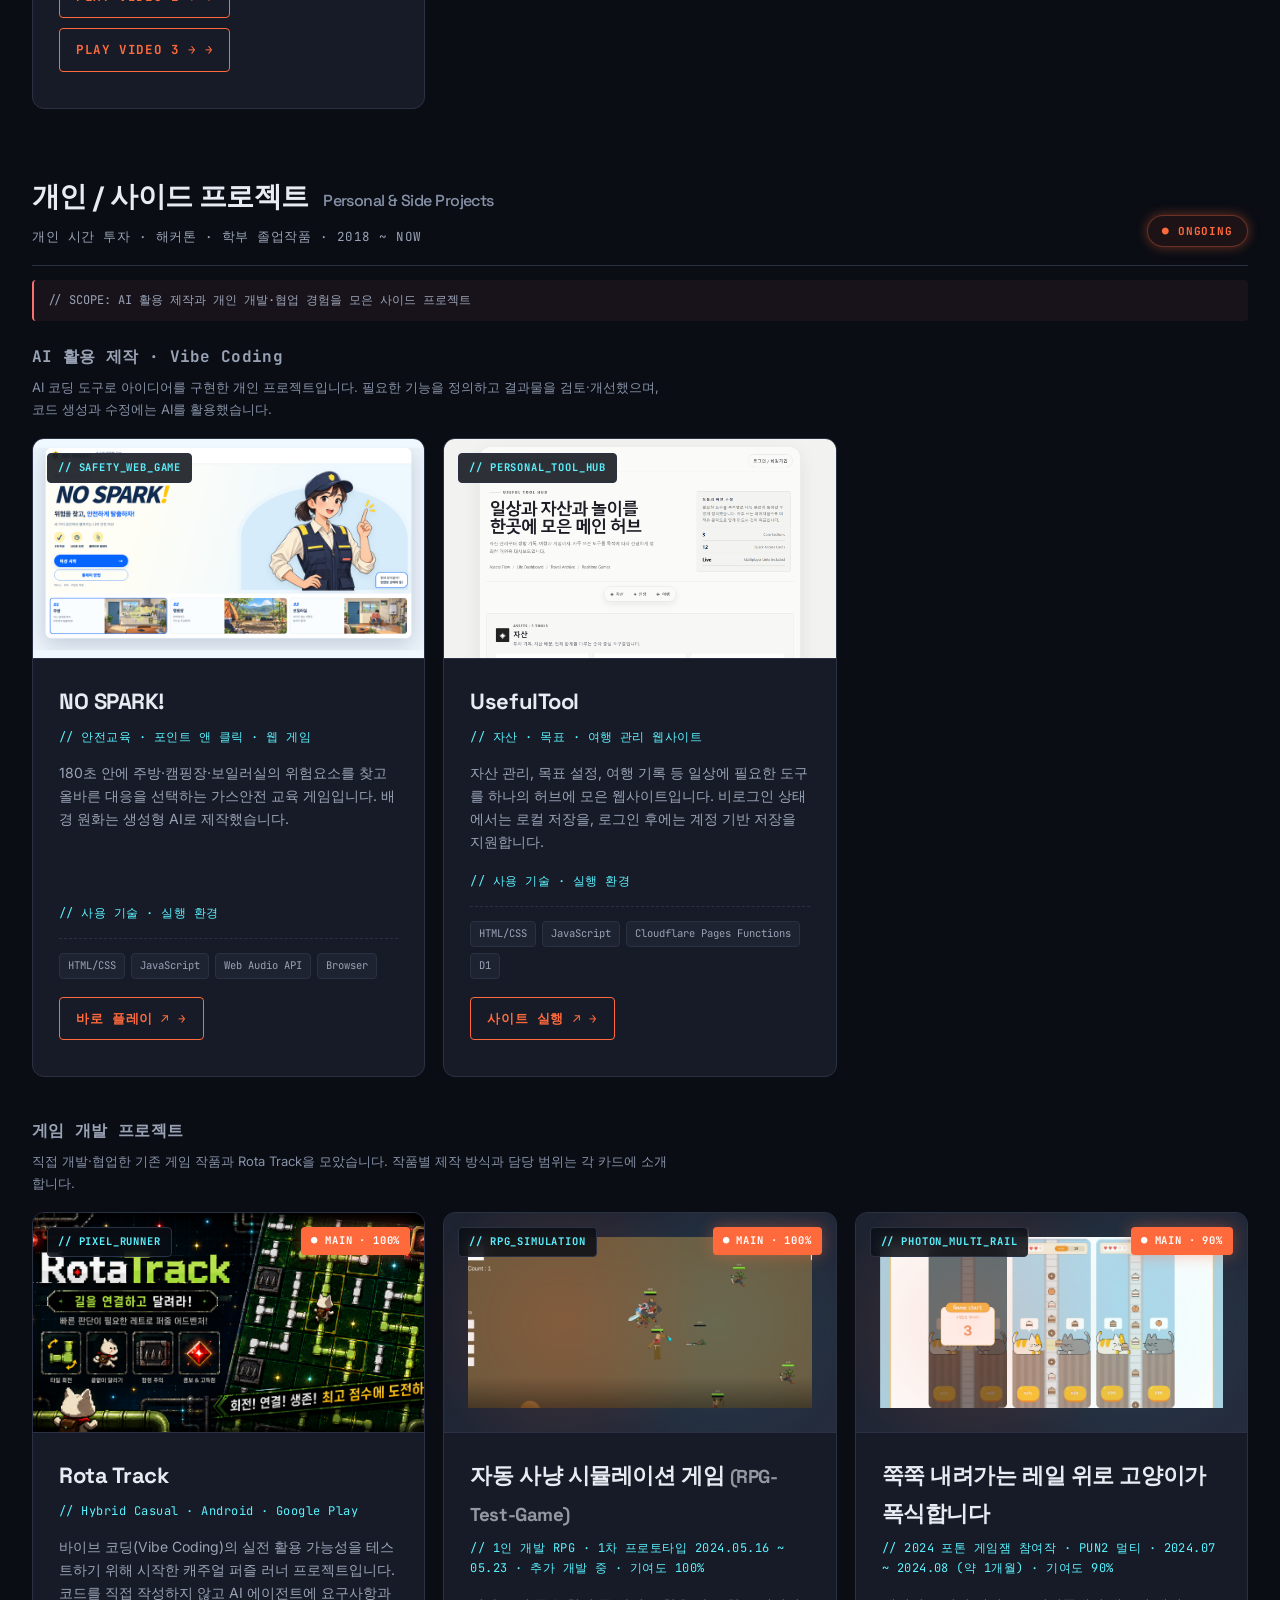
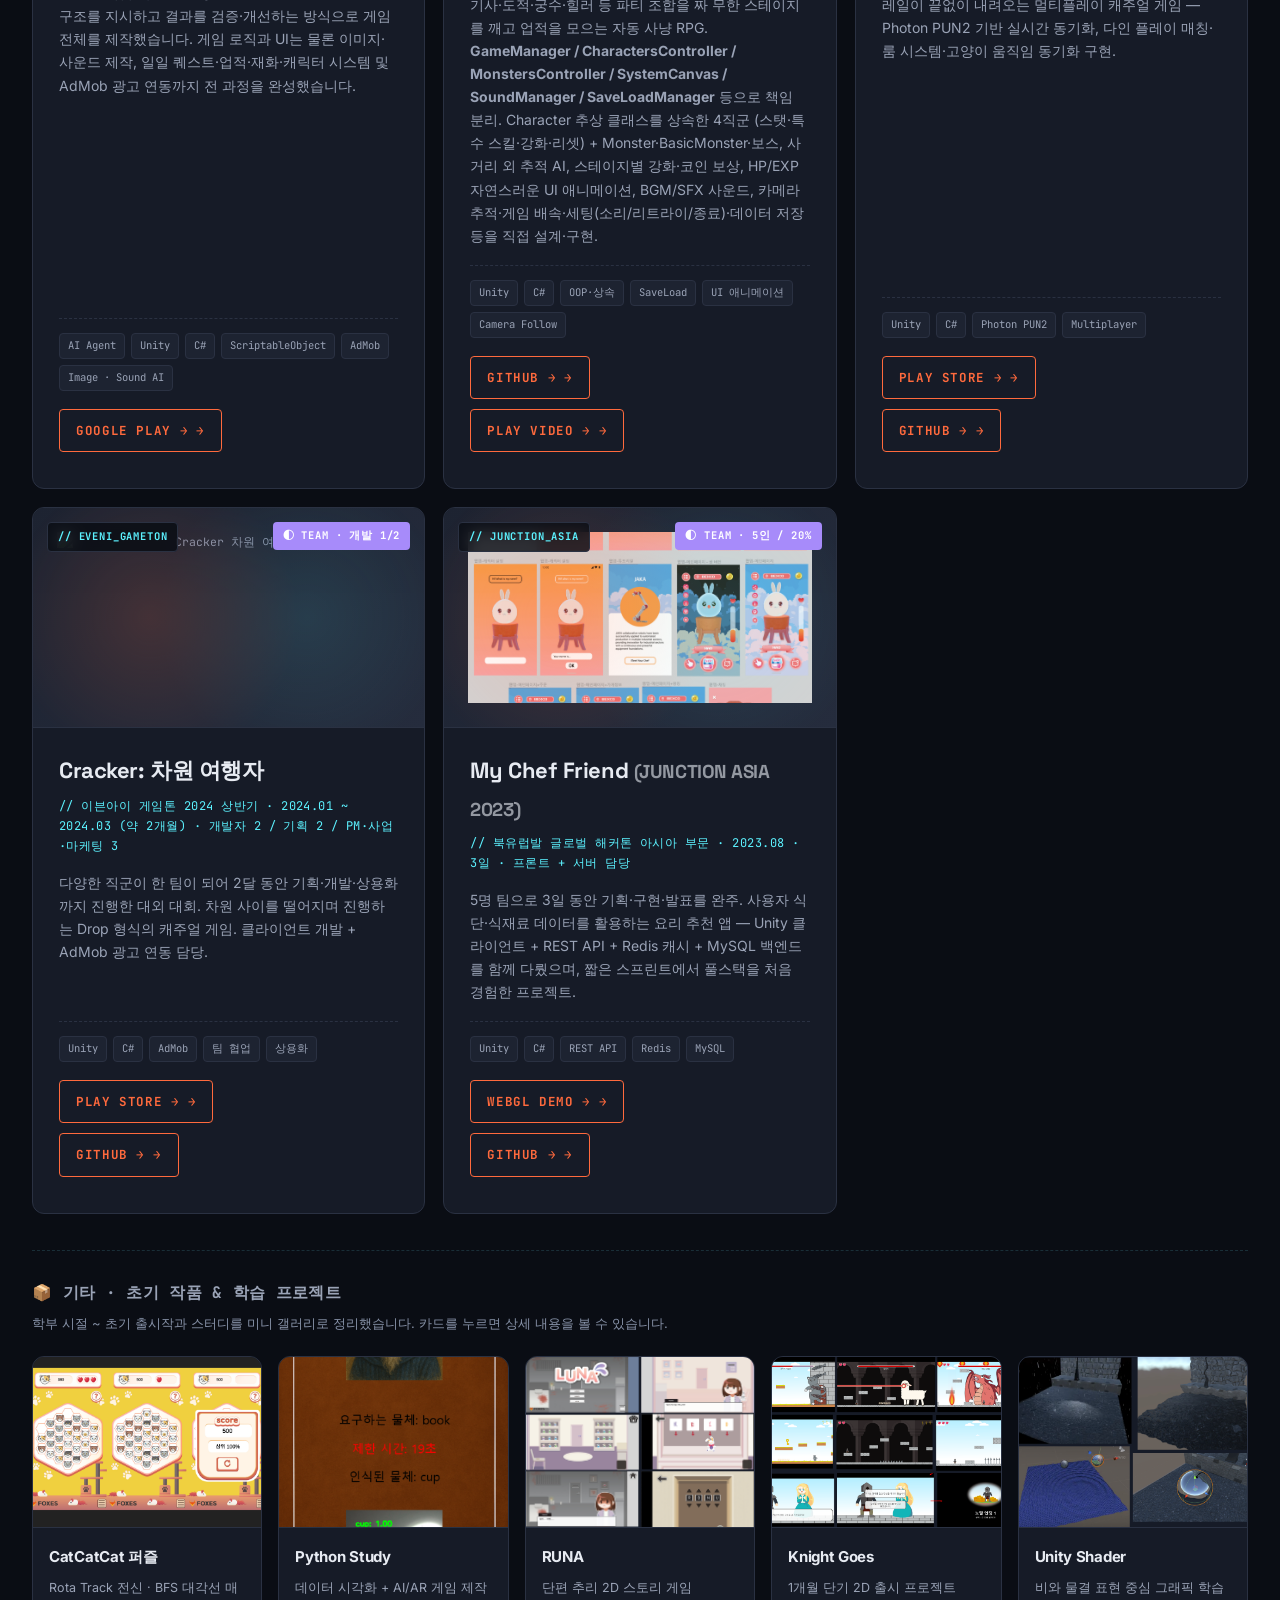
==== commit e147ce87: "feat : update" ====
--- a/index.html
+++ b/index.html
@@ -260,6 +260,9 @@
     }
     .nav-links a:hover { color: var(--cyan); }
     .nav-links a .hash { color: var(--text-mute); }
+    main section[id] { scroll-margin-top: 100px; }
+    .hero-stats .v.career-duration { font-size: 28px; }
+    .career-basis { display: block; font-size: 12px; color: var(--text-muted); }
     .nav-tools {
       display: flex;
       align-items: center;
@@ -1543,7 +1546,18 @@
       .feat-grid { grid-template-columns: repeat(2, 1fr); }
       .career-grid { grid-template-columns: 1fr; }
       .extras-gallery { grid-template-columns: repeat(2, 1fr); }
-      .nav-links { display: none; }
+      .nav-inner { flex-wrap: wrap; gap: 12px; padding: 12px 22px; }
+      .nav-tools { width: 100%; min-width: 0; flex-wrap: wrap; gap: 10px; }
+      .nav-links {
+        order: 30;
+        width: 100%;
+        min-width: 0;
+        overflow-x: auto;
+        gap: 18px;
+        padding-bottom: 4px;
+      }
+      .nav-links a { display: inline-flex; align-items: center; min-height: 44px; flex-shrink: 0; }
+      main section[id] { scroll-margin-top: 200px; }
     }
     @media (max-width: 1024px) {
       .paper-grid { grid-template-columns: 1fr; }
@@ -1598,7 +1612,7 @@
         </span>
       </a>
       <div class="nav-tools">
-        <nav class="nav-links">
+        <nav class="nav-links" aria-label="섹션 메뉴">
           <a href="#career"><span class="hash">#</span>career</a>
           <a href="#education"><span class="hash">#</span>education</a>
           <a href="#papers"><span class="hash">#</span>papers</a>
@@ -1658,7 +1672,8 @@
         <div class="hero-stats">
           <div>
             <div class="k">CAREER</div>
-            <div class="v">2.3<span class="unit"> yr+</span></div>
+            <div class="v career-duration">약 2년 9개월</div>
+            <span class="career-basis">2026.09 기준 · 인턴 포함</span>
           </div>
           <div>
             <div class="k">SHIPPED</div>
@@ -2426,22 +2441,20 @@
         <div class="proj-group-note">// SCOPE: AI 활용 제작과 개인 개발·협업 경험을 모은 사이드 프로젝트</div>
 
         <h4 class="extras-title">AI 활용 제작 · Vibe Coding</h4>
-        <p class="extras-note">웹 개발 전문지식을 바탕으로 직접 코딩하기보다, AI 코딩 도구와 대화하며 아이디어를 구체화하고 결과물을 확인·개선한 프로젝트입니다.</p>
+        <p class="extras-note">AI 코딩 도구로 아이디어를 구현한 개인 프로젝트입니다. 필요한 기능을 정의하고 결과물을 검토·개선했으며, 코드 생성과 수정에는 AI를 활용했습니다.</p>
         <div class="feat-grid">
           <div class="feat-card">
             <div class="feat-image">
               <span class="feat-tag">// SAFETY_WEB_GAME</span>
-              <span class="role-badge cowork">AI 활용 제작</span>
               <img src="assets/no-spark-cover.png" alt="NO SPARK! 가스안전 게임 시작 화면과 세 가지 미션" loading="lazy" style="position:absolute;inset:0;" />
             </div>
             <div class="feat-body">
               <h3>NO SPARK!</h3>
-              <div class="feat-sub">// 개인 제작 · AI 바이브 코딩 · 웹 게임</div>
-              <p>가스안전 교육을 플레이로 전달하고자 제작한 2D 포인트 앤 클릭형 웹 게임입니다. 주방·캠핑장·보일러실의 위험요소를 찾고, 180초 안에 올바른 대응을 선택하는 방식으로 진행됩니다. <strong>AI 코딩 도구를 활용해 게임 아이디어를 실행 가능한 형태로 만들고, 플레이 흐름과 화면·상호작용을 확인하며 수정</strong>했습니다.</p>
-              <p><strong>제작 방식</strong> — 요구사항 전달과 결과물 확인·수정 요청을 중심으로 진행했으며, 코드 생성·수정에는 AI를 활용했습니다. 배경 원화에도 생성형 AI를 활용했습니다.</p>
+              <div class="feat-sub">// 안전교육 · 포인트 앤 클릭 · 웹 게임</div>
+              <p>180초 안에 주방·캠핑장·보일러실의 위험요소를 찾고 올바른 대응을 선택하는 가스안전 교육 게임입니다. 배경 원화는 생성형 AI로 제작했습니다.</p>
               <div class="feat-sub">// 사용 기술 · 실행 환경</div>
               <div class="feat-stack">
-                <span>AI Coding</span><span>HTML/CSS</span><span>JavaScript</span><span>Web Audio API</span><span>Browser</span>
+                <span>HTML/CSS</span><span>JavaScript</span><span>Web Audio API</span><span>Browser</span>
               </div>
               <a class="open-link" href="https://usefultool-bq1.pages.dev/no-spark/" target="_blank" rel="noopener noreferrer">바로 플레이 ↗</a>
             </div>
@@ -2450,17 +2463,15 @@
           <div class="feat-card">
             <div class="feat-image">
               <span class="feat-tag">// PERSONAL_TOOL_HUB</span>
-              <span class="role-badge cowork">AI 활용 제작</span>
               <img src="assets/usefultool-cover.png" alt="UsefulTool 메인 허브의 일상·자산 관리 도구 화면" loading="lazy" style="position:absolute;inset:0;object-position:top;" />
             </div>
             <div class="feat-body">
               <h3>UsefulTool</h3>
-              <div class="feat-sub">// 개인 제작 · AI 바이브 코딩 · 웹사이트</div>
-              <p>일상에 필요한 관리 도구를 직접 만들어보고자 시작한 웹사이트 제작 프로젝트입니다. 자산 관리, 목표 설정, 여행 기록 등 여러 도구를 하나의 허브에 모았습니다. <strong>AI와 대화하며 필요한 기능과 화면 구성을 구체화하고, 결과물을 사용해보며 개선</strong>하는 방식으로 제작했습니다.</p>
-              <p><strong>제작 방식</strong> — 필요한 기능을 요청하고 결과물을 확인하는 과정에 집중했으며, 코드 생성·수정에는 AI를 활용했습니다. 로컬 저장과 로그인 사용자의 계정 기반 저장을 지원합니다.</p>
+              <div class="feat-sub">// 자산 · 목표 · 여행 관리 웹사이트</div>
+              <p>자산 관리, 목표 설정, 여행 기록 등 일상에 필요한 도구를 하나의 허브에 모은 웹사이트입니다. 비로그인 상태에서는 로컬 저장을, 로그인 후에는 계정 기반 저장을 지원합니다.</p>
               <div class="feat-sub">// 사용 기술 · 실행 환경</div>
               <div class="feat-stack">
-                <span>AI Coding</span><span>HTML/CSS</span><span>JavaScript</span><span>Cloudflare Pages Functions</span><span>D1</span>
+                <span>HTML/CSS</span><span>JavaScript</span><span>Cloudflare Pages Functions</span><span>D1</span>
               </div>
               <a class="open-link" href="https://usefultool-bq1.pages.dev/" target="_blank" rel="noopener noreferrer">사이트 실행 ↗</a>
             </div>
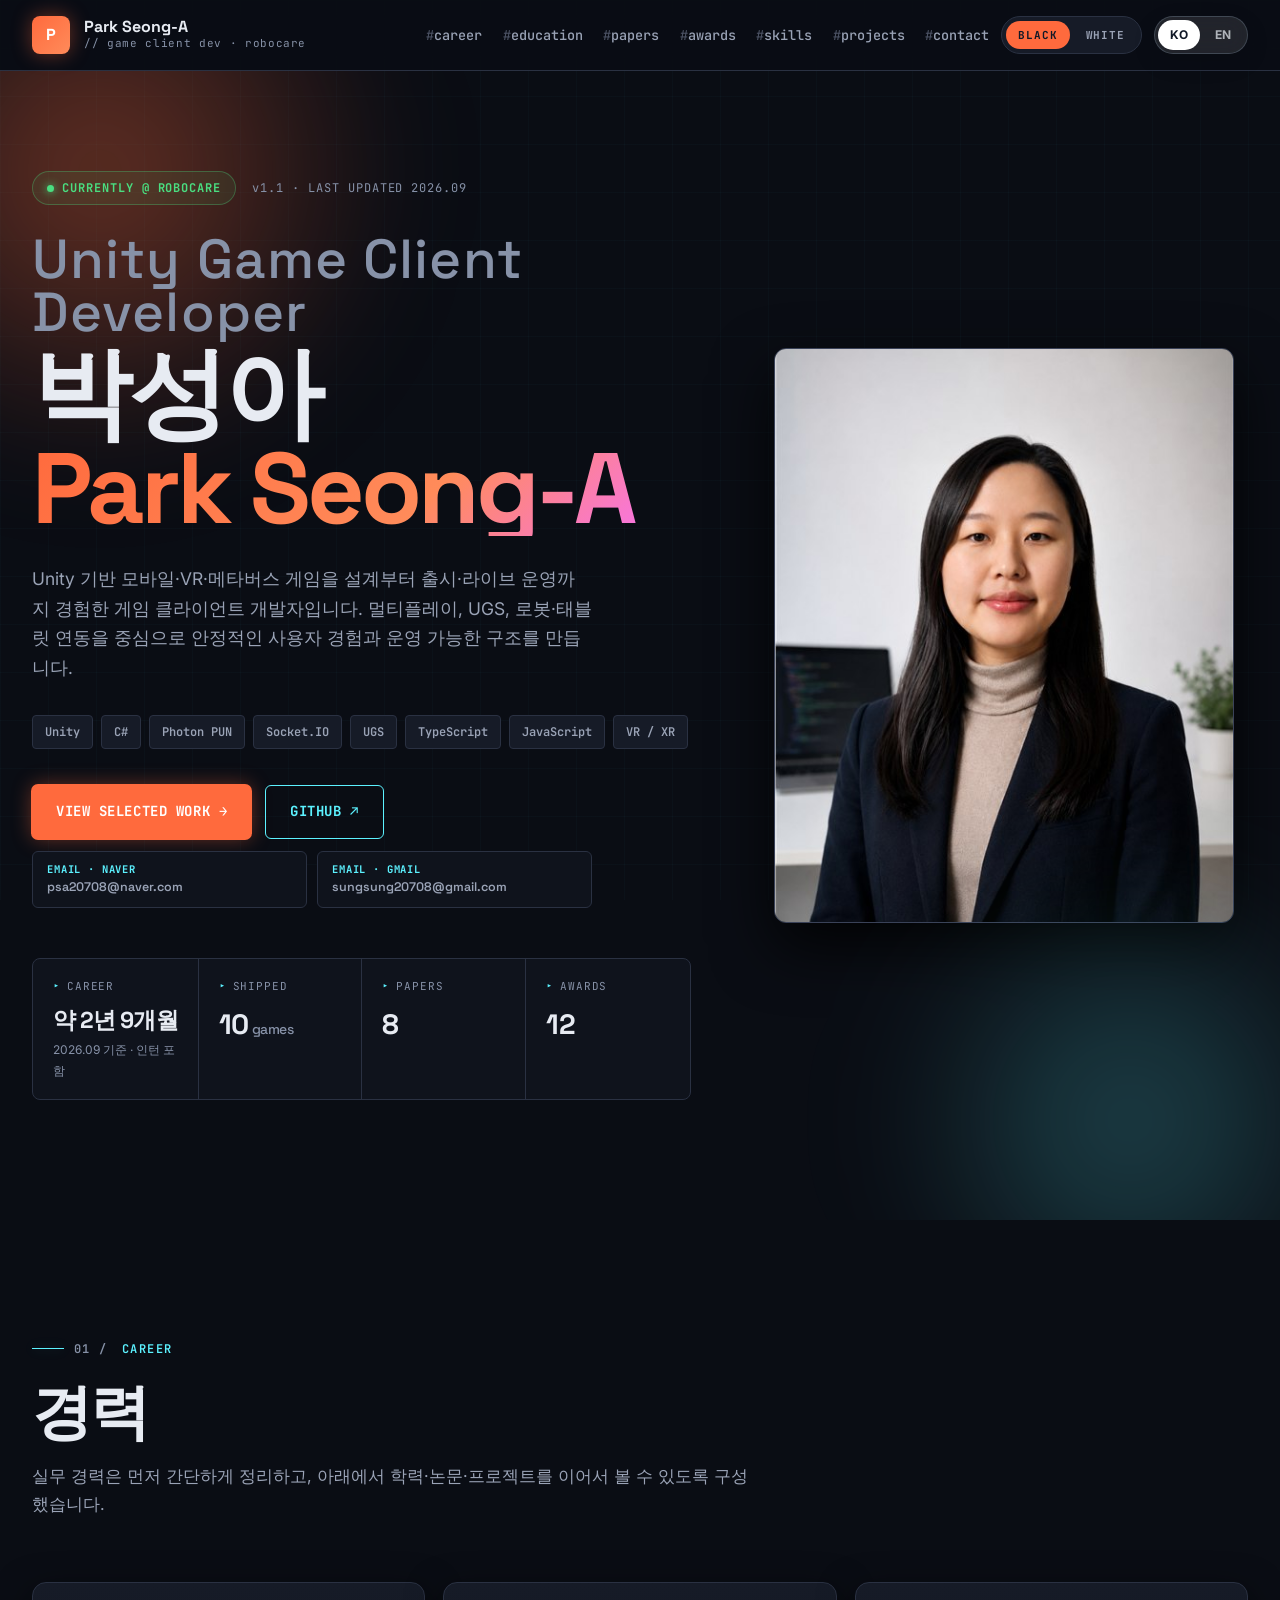
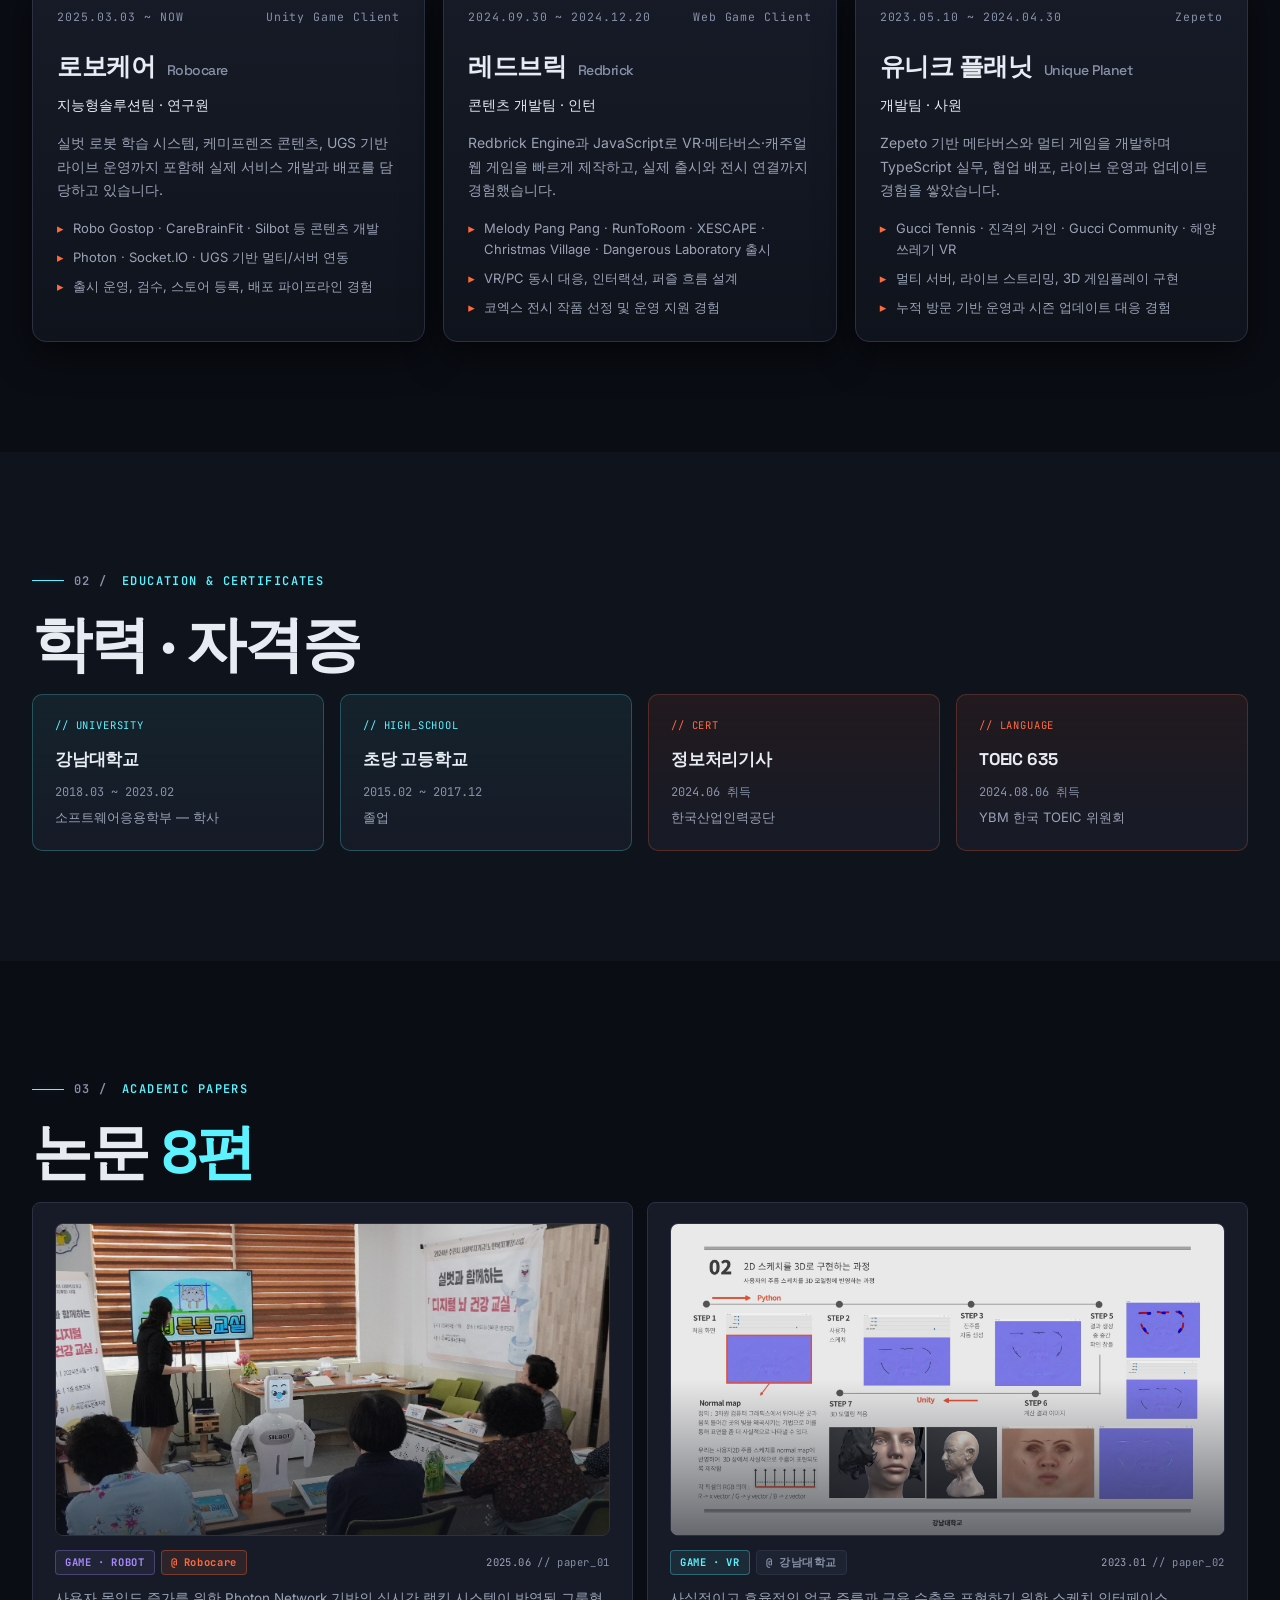
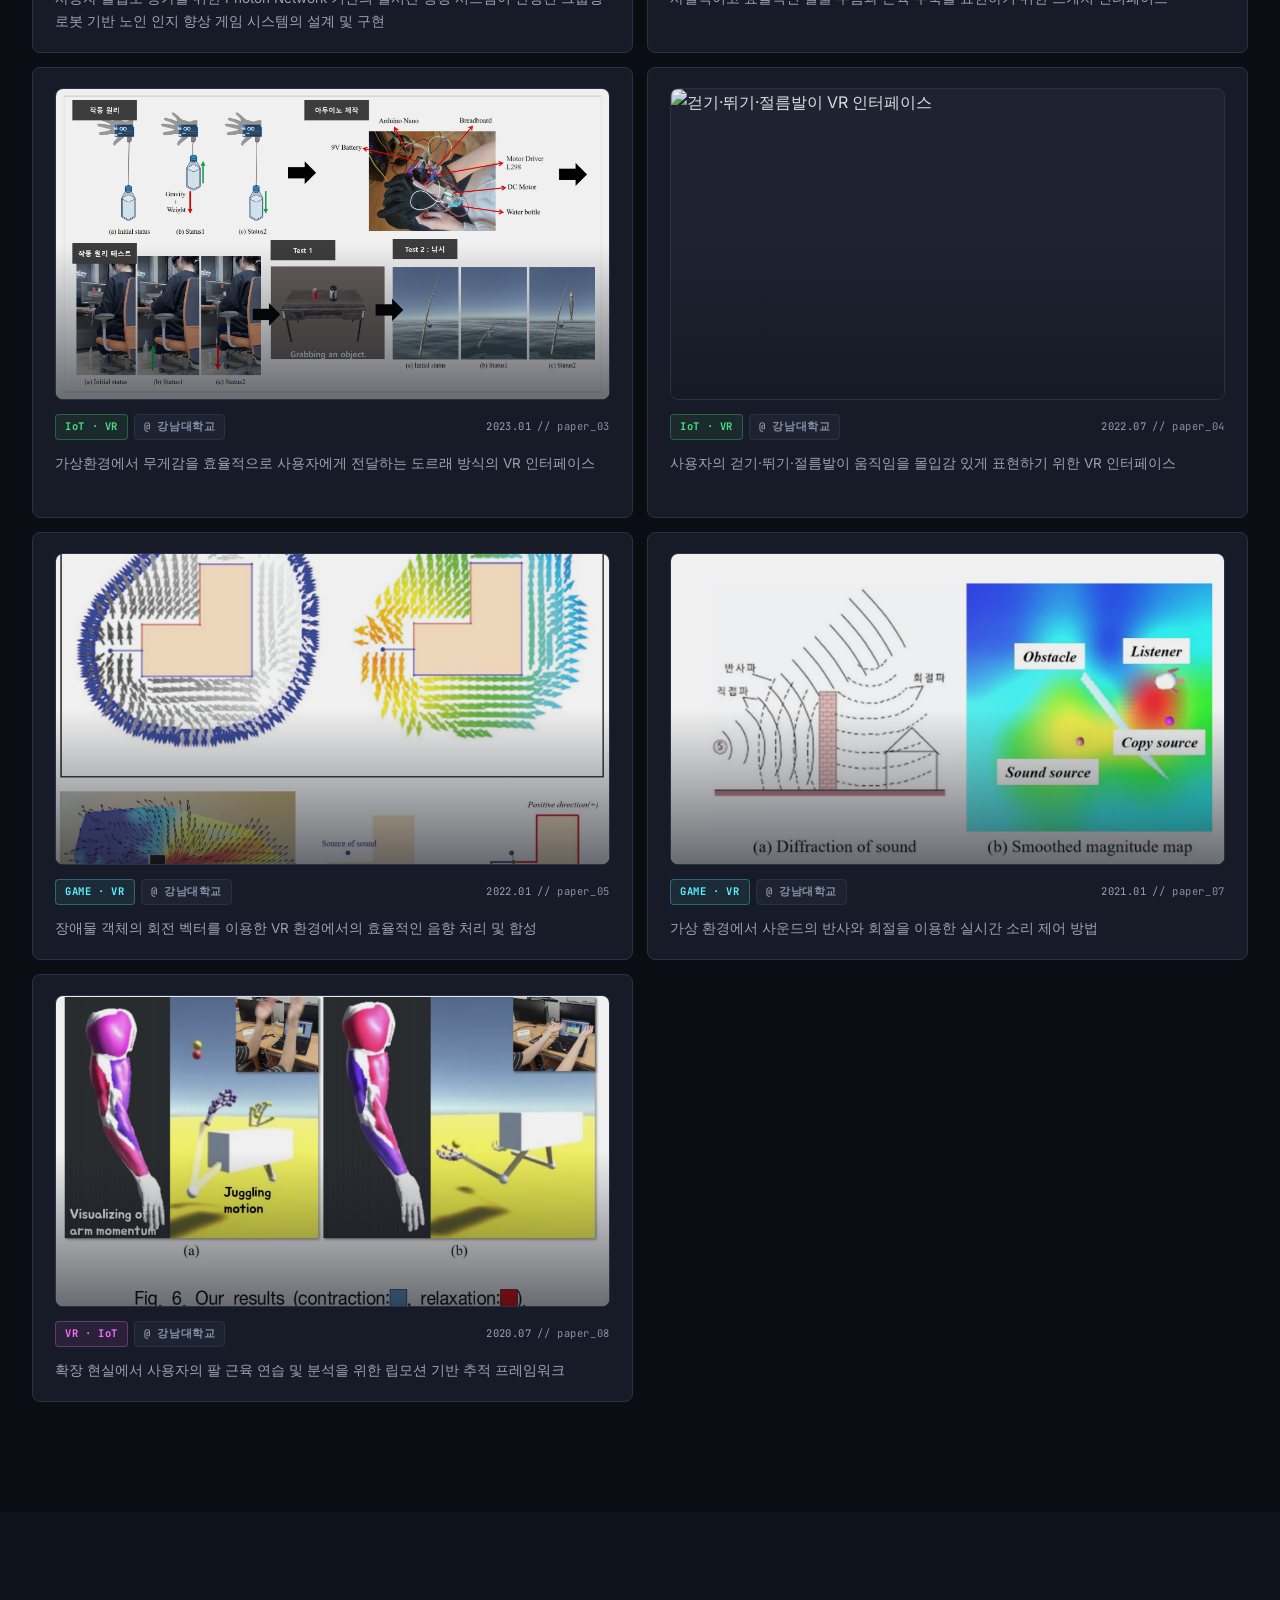
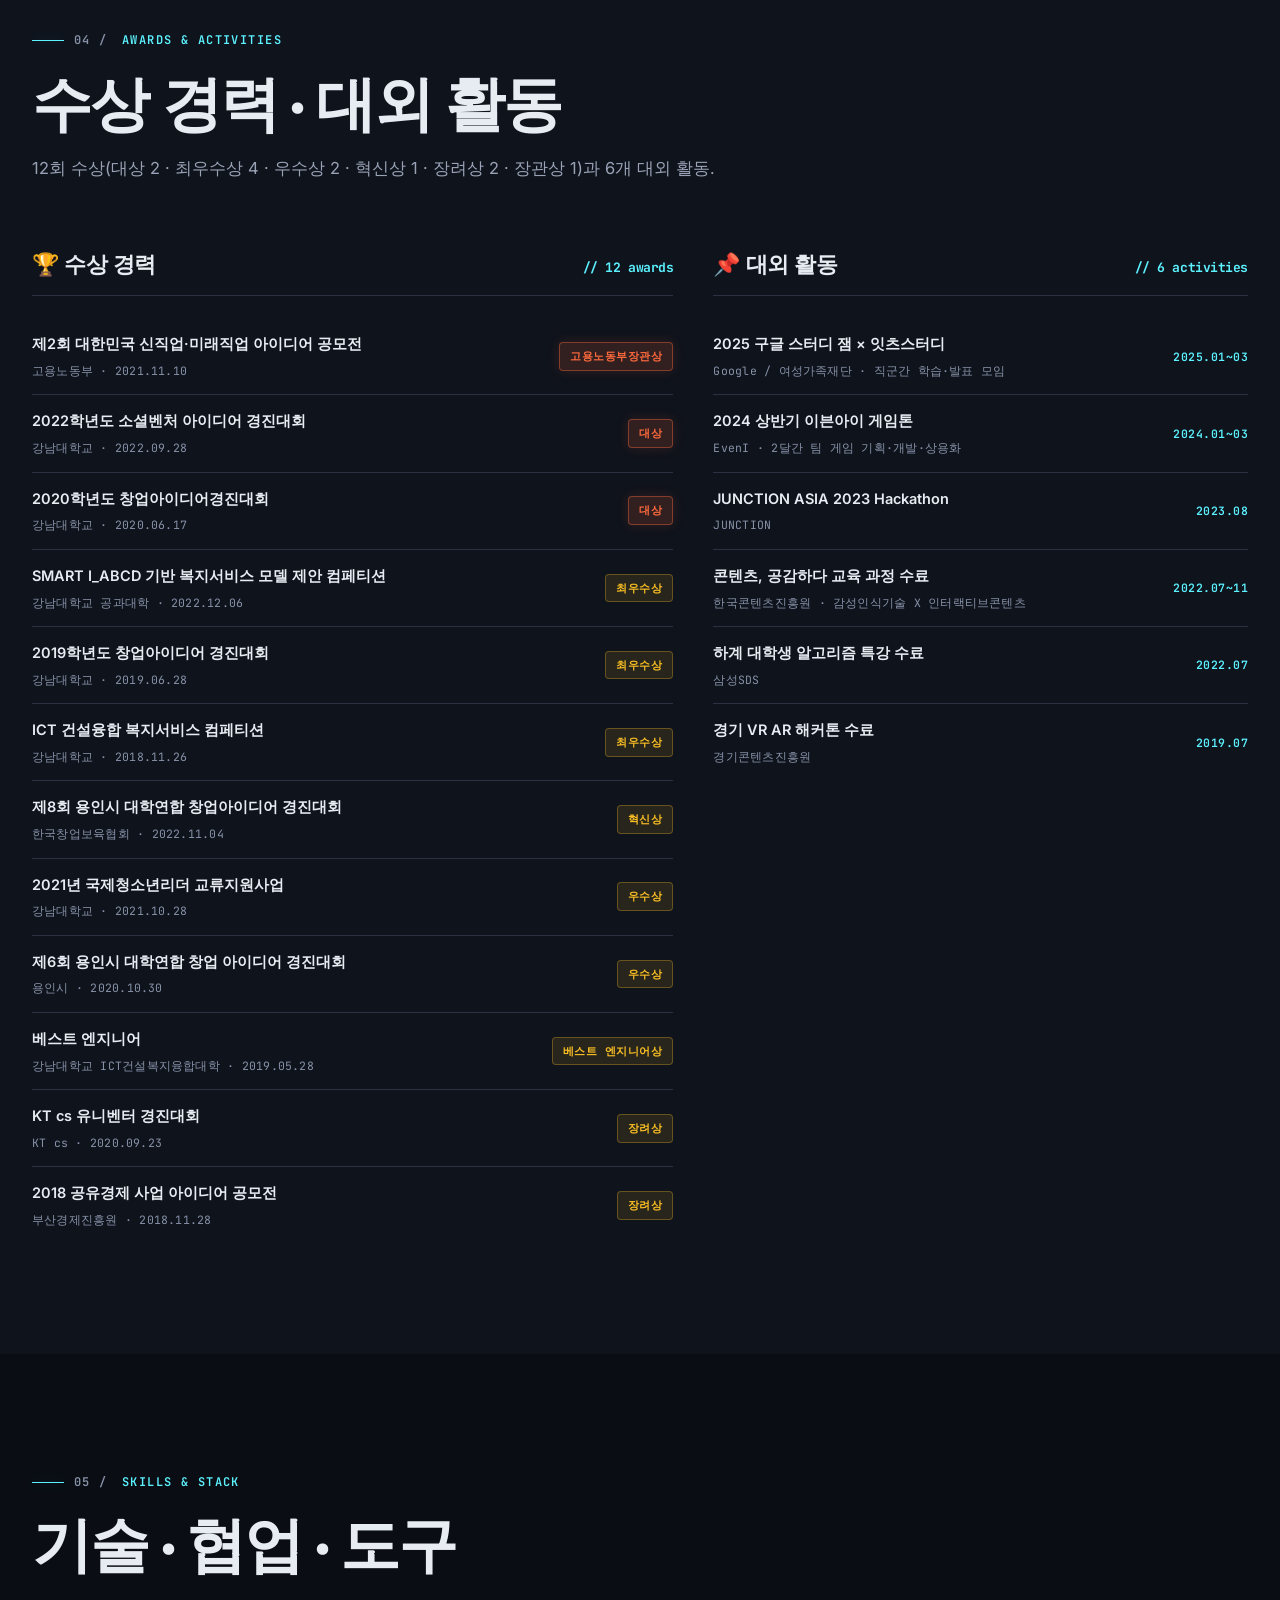
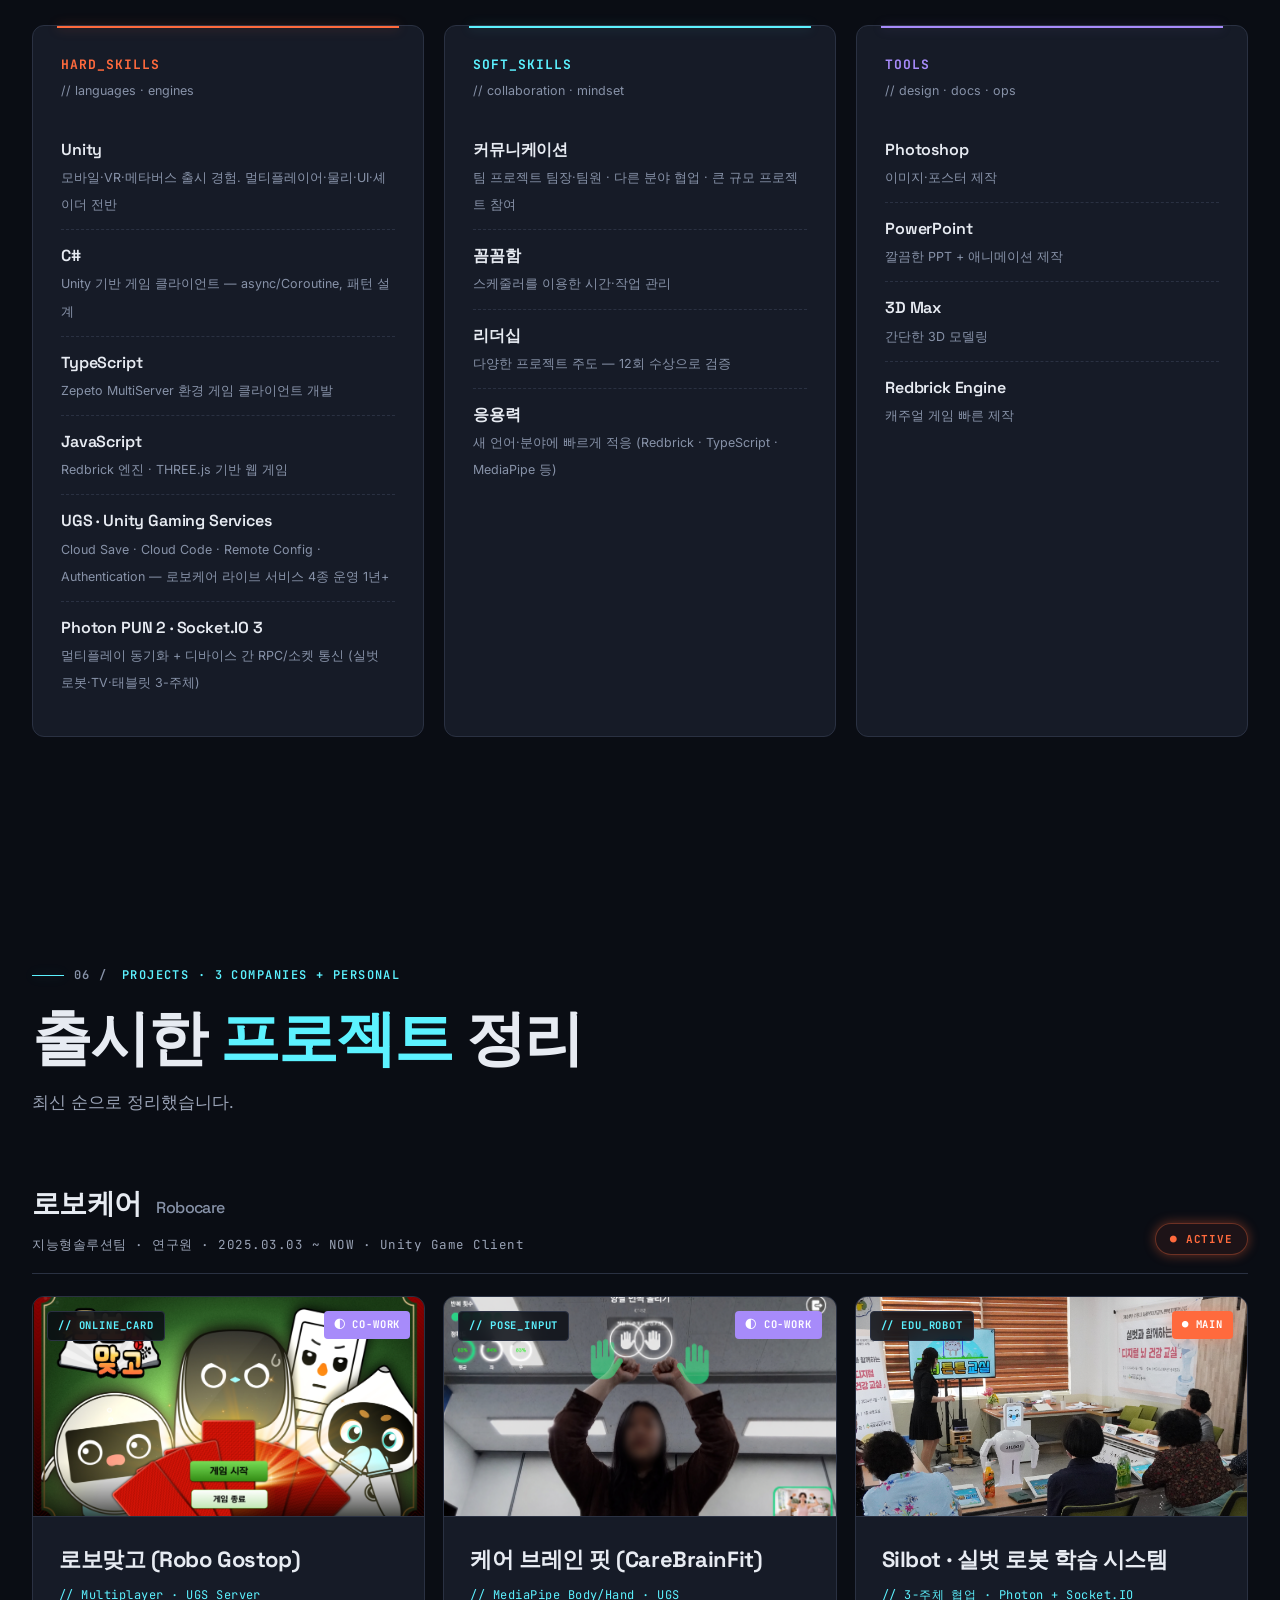
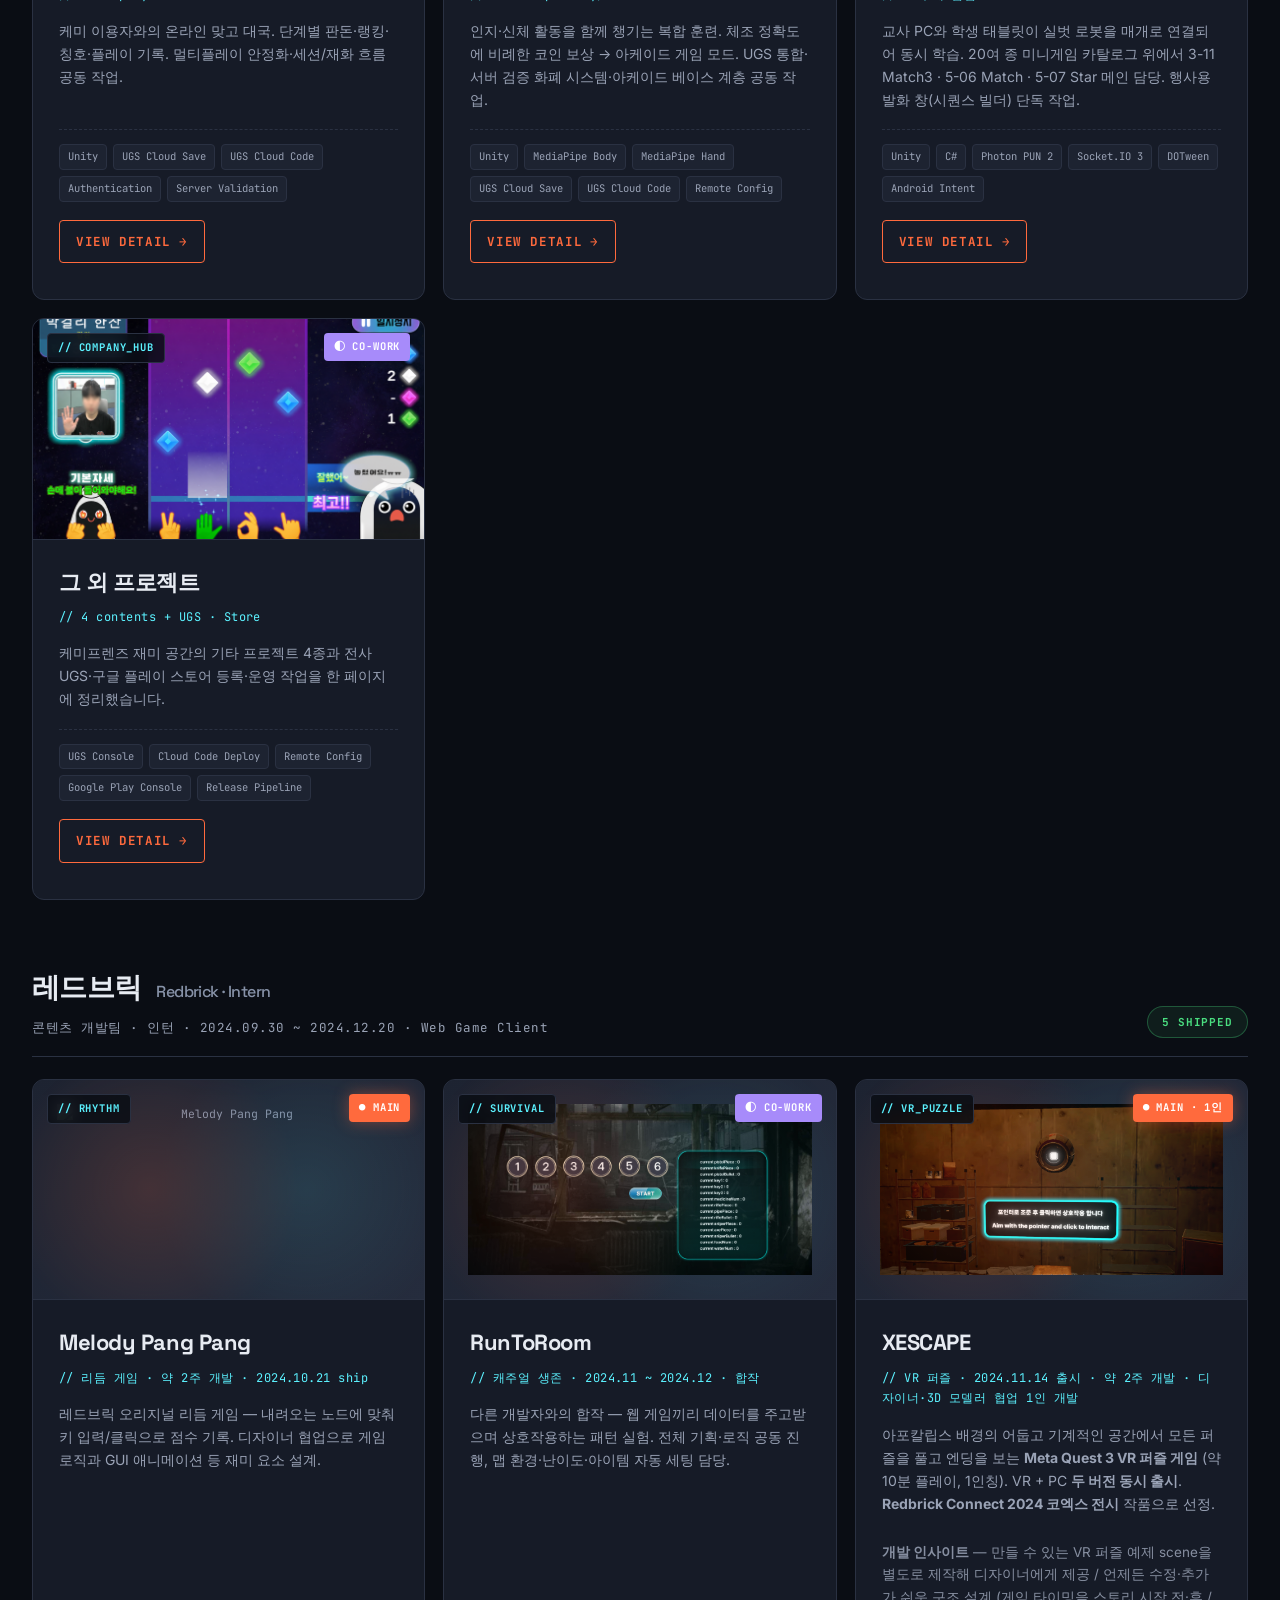
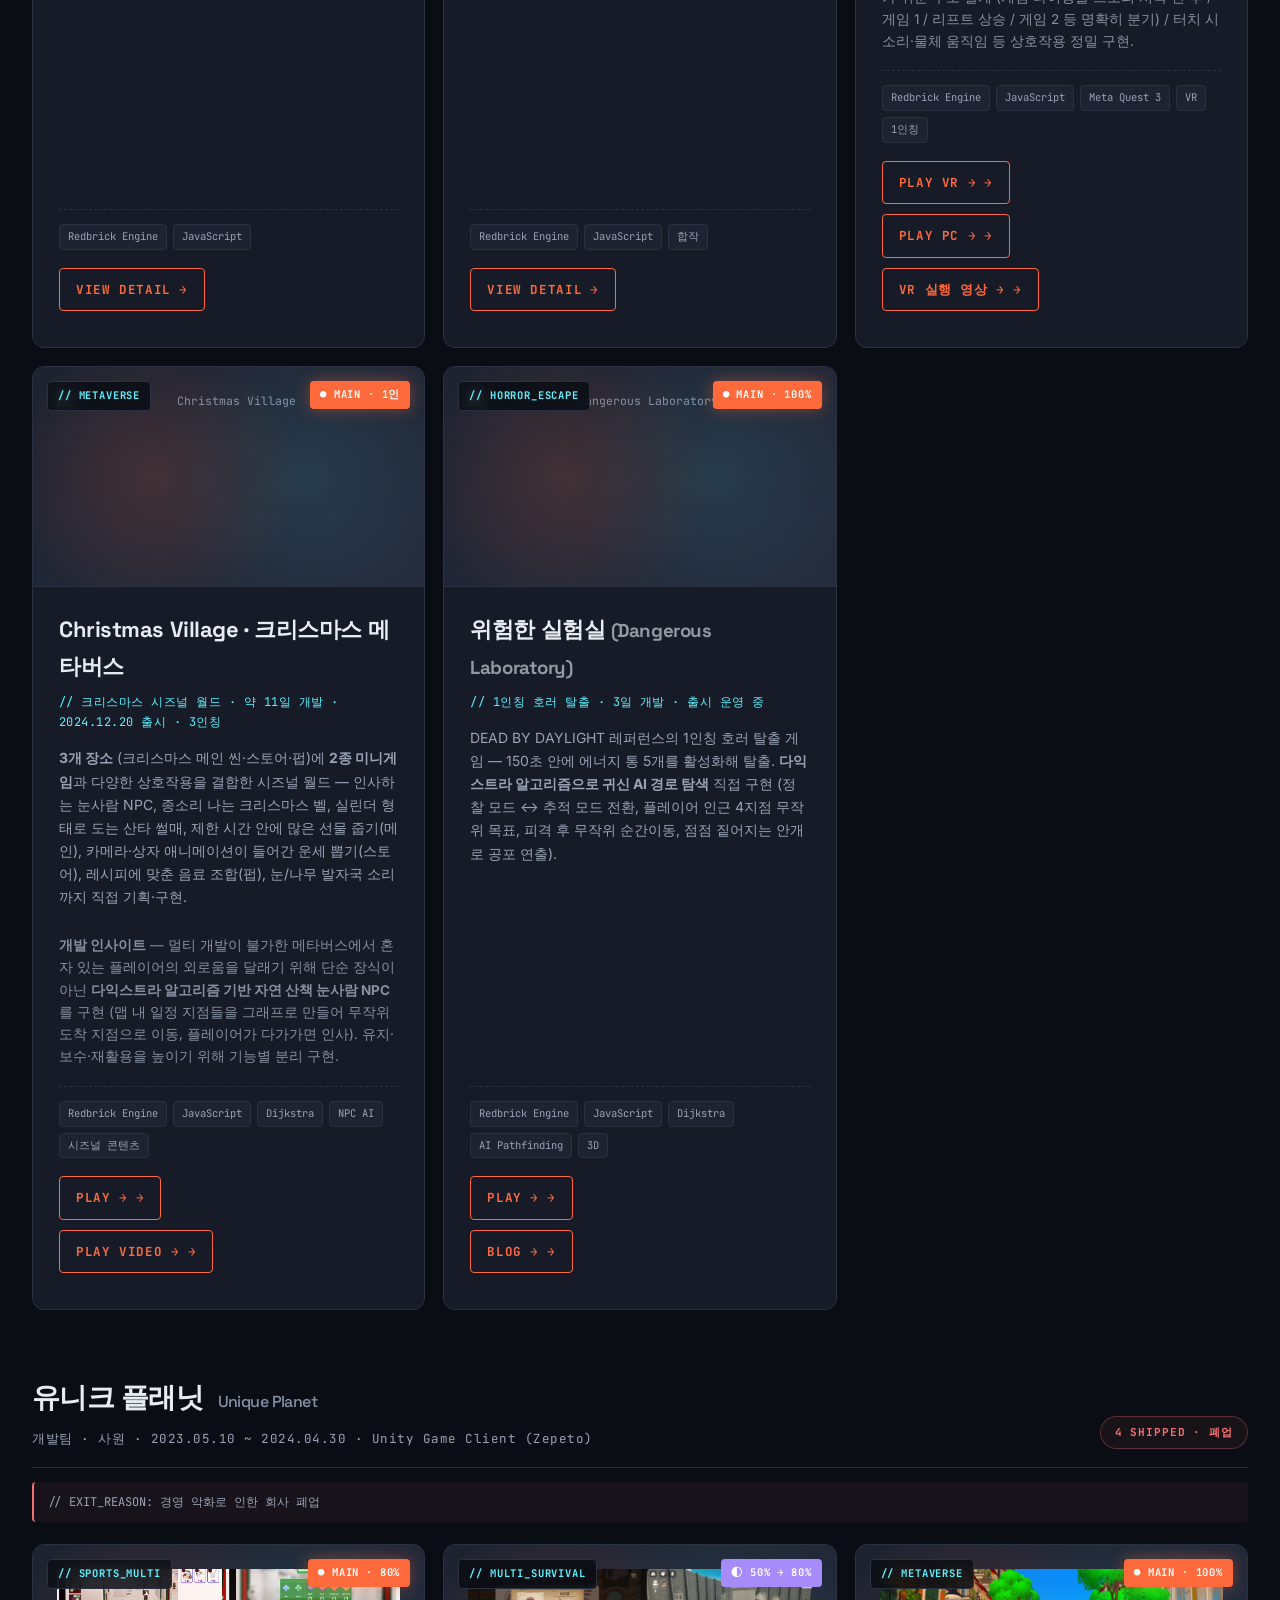
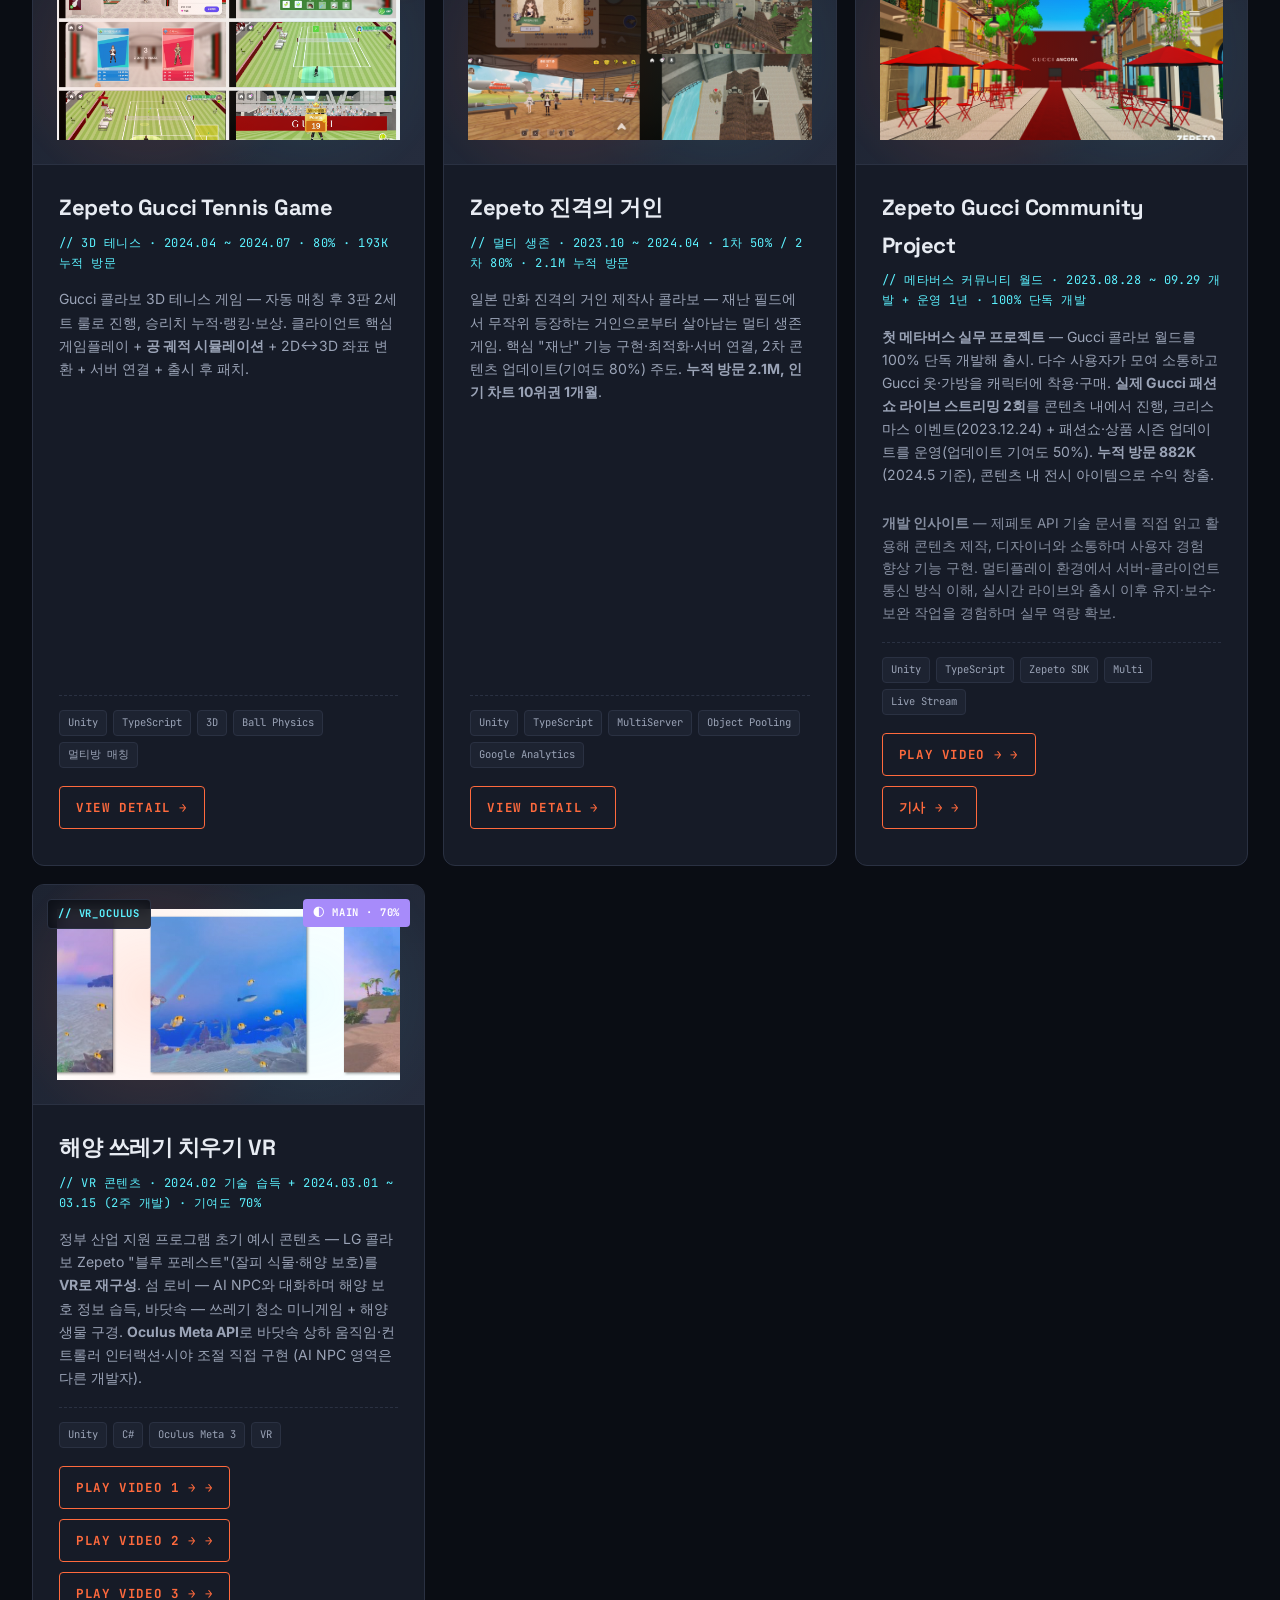
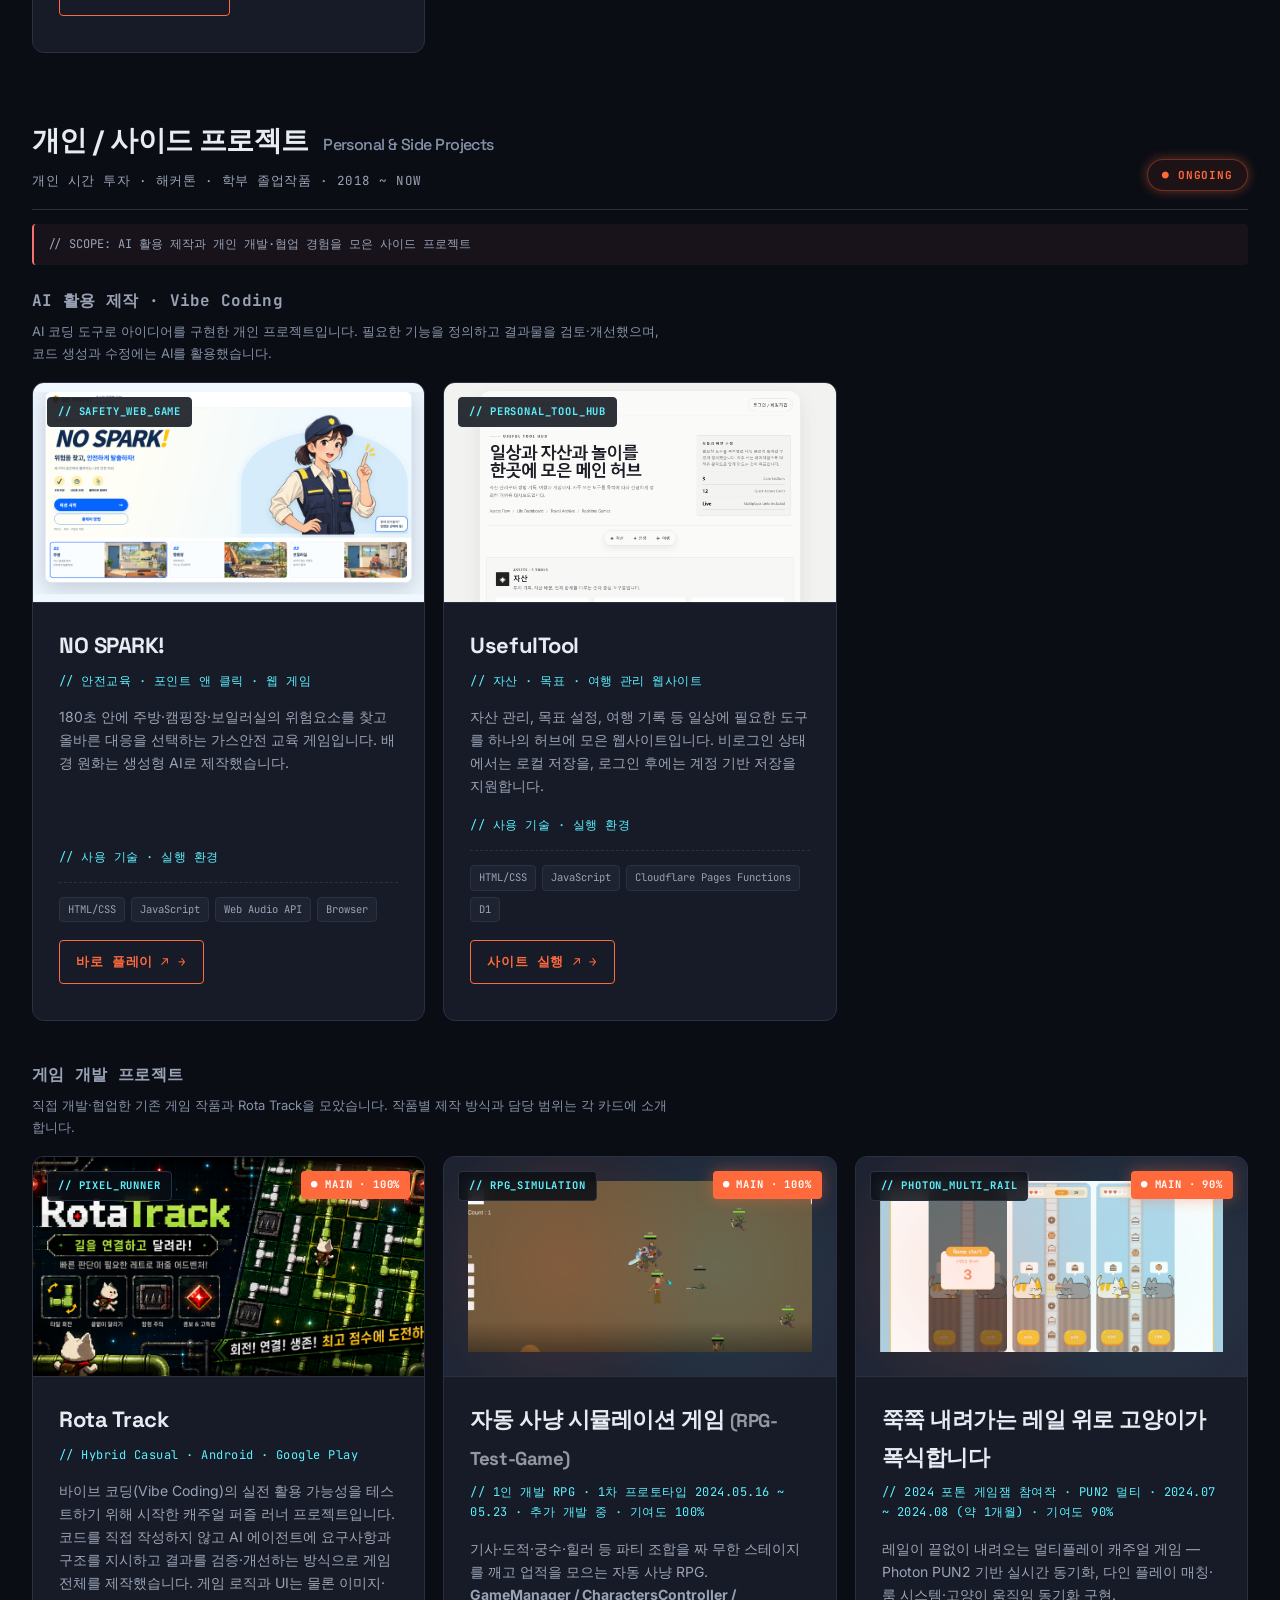
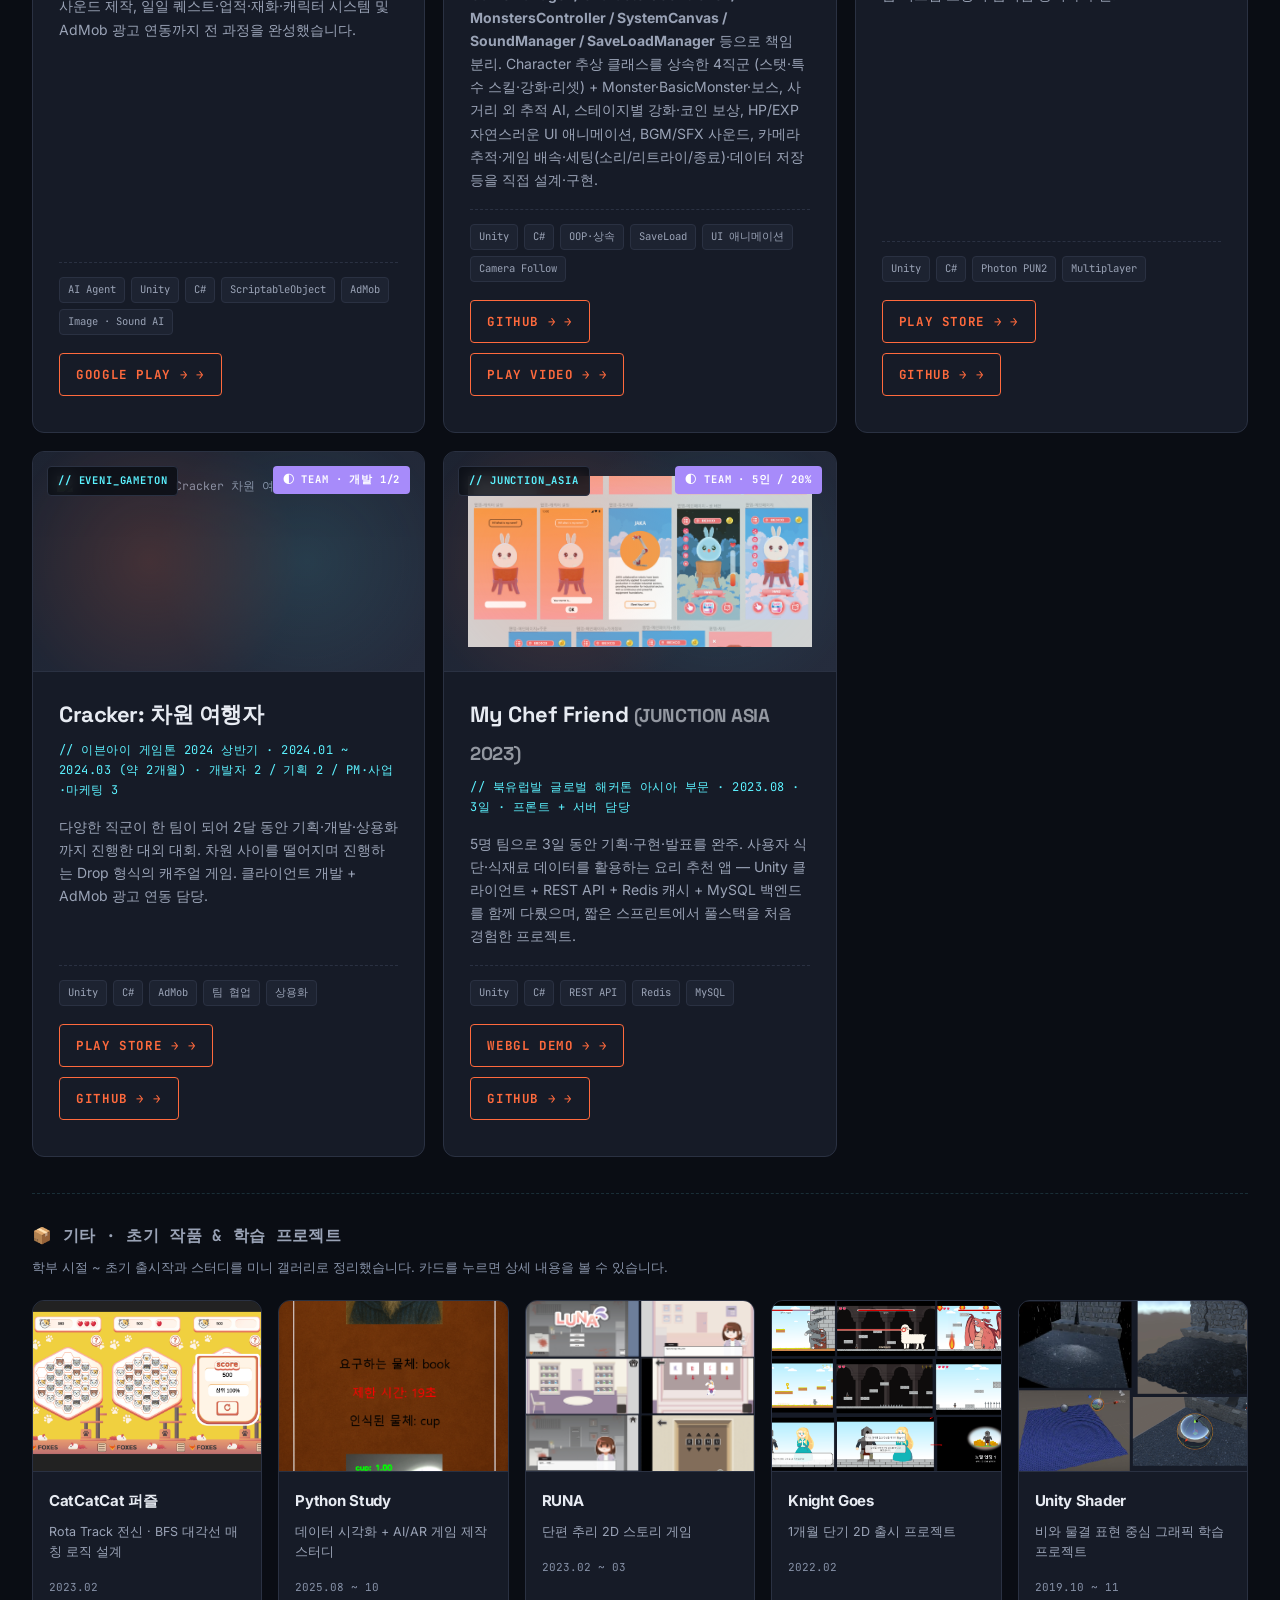
==== commit e0789ab9: "fix: 메인 경력 표시와 프로젝트 역할 정리" ====
--- a/index.html
+++ b/index.html
@@ -261,7 +261,11 @@
     .nav-links a:hover { color: var(--cyan); }
     .nav-links a .hash { color: var(--text-mute); }
     main section[id] { scroll-margin-top: 100px; }
-    .hero-stats .v.career-duration { font-size: 28px; }
+    .hero-stats .v.career-duration {
+      font-size: clamp(20px, 1.8vw, 24px);
+      letter-spacing: -0.04em;
+      white-space: nowrap;
+    }
     .career-basis { display: block; font-size: 12px; color: var(--text-muted); }
     .nav-tools {
       display: flex;
@@ -2218,7 +2222,7 @@
           <div class="feat-card">
             <div class="feat-image">
               <span class="feat-tag">// COMPANY_HUB</span>
-              <span class="role-badge main">● MAIN</span>
+              <span class="role-badge cowork">◐ CO-WORK</span>
               <img src="assets/리듬.png" alt="로보케어 리듬게임 플레이 화면" loading="lazy" style="position:absolute;inset:0;" />
             </div>
             <div class="feat-body">
